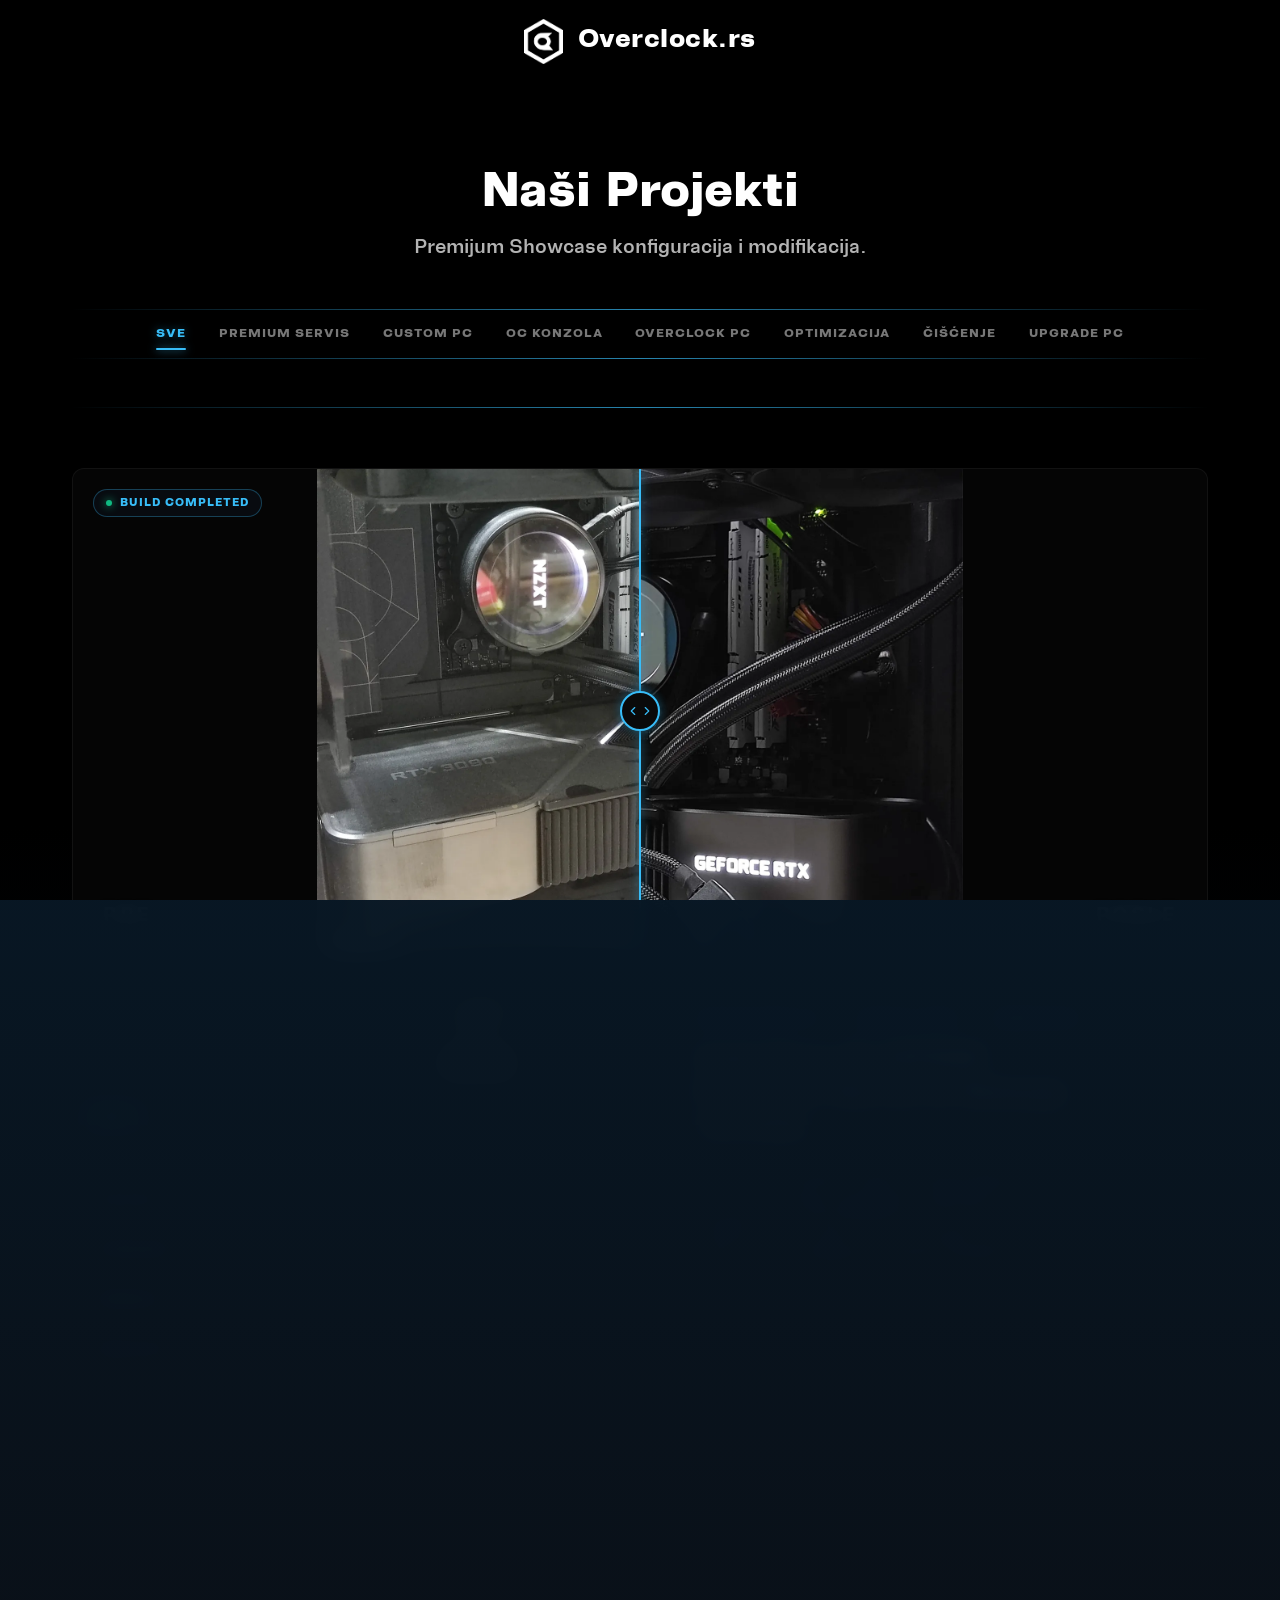
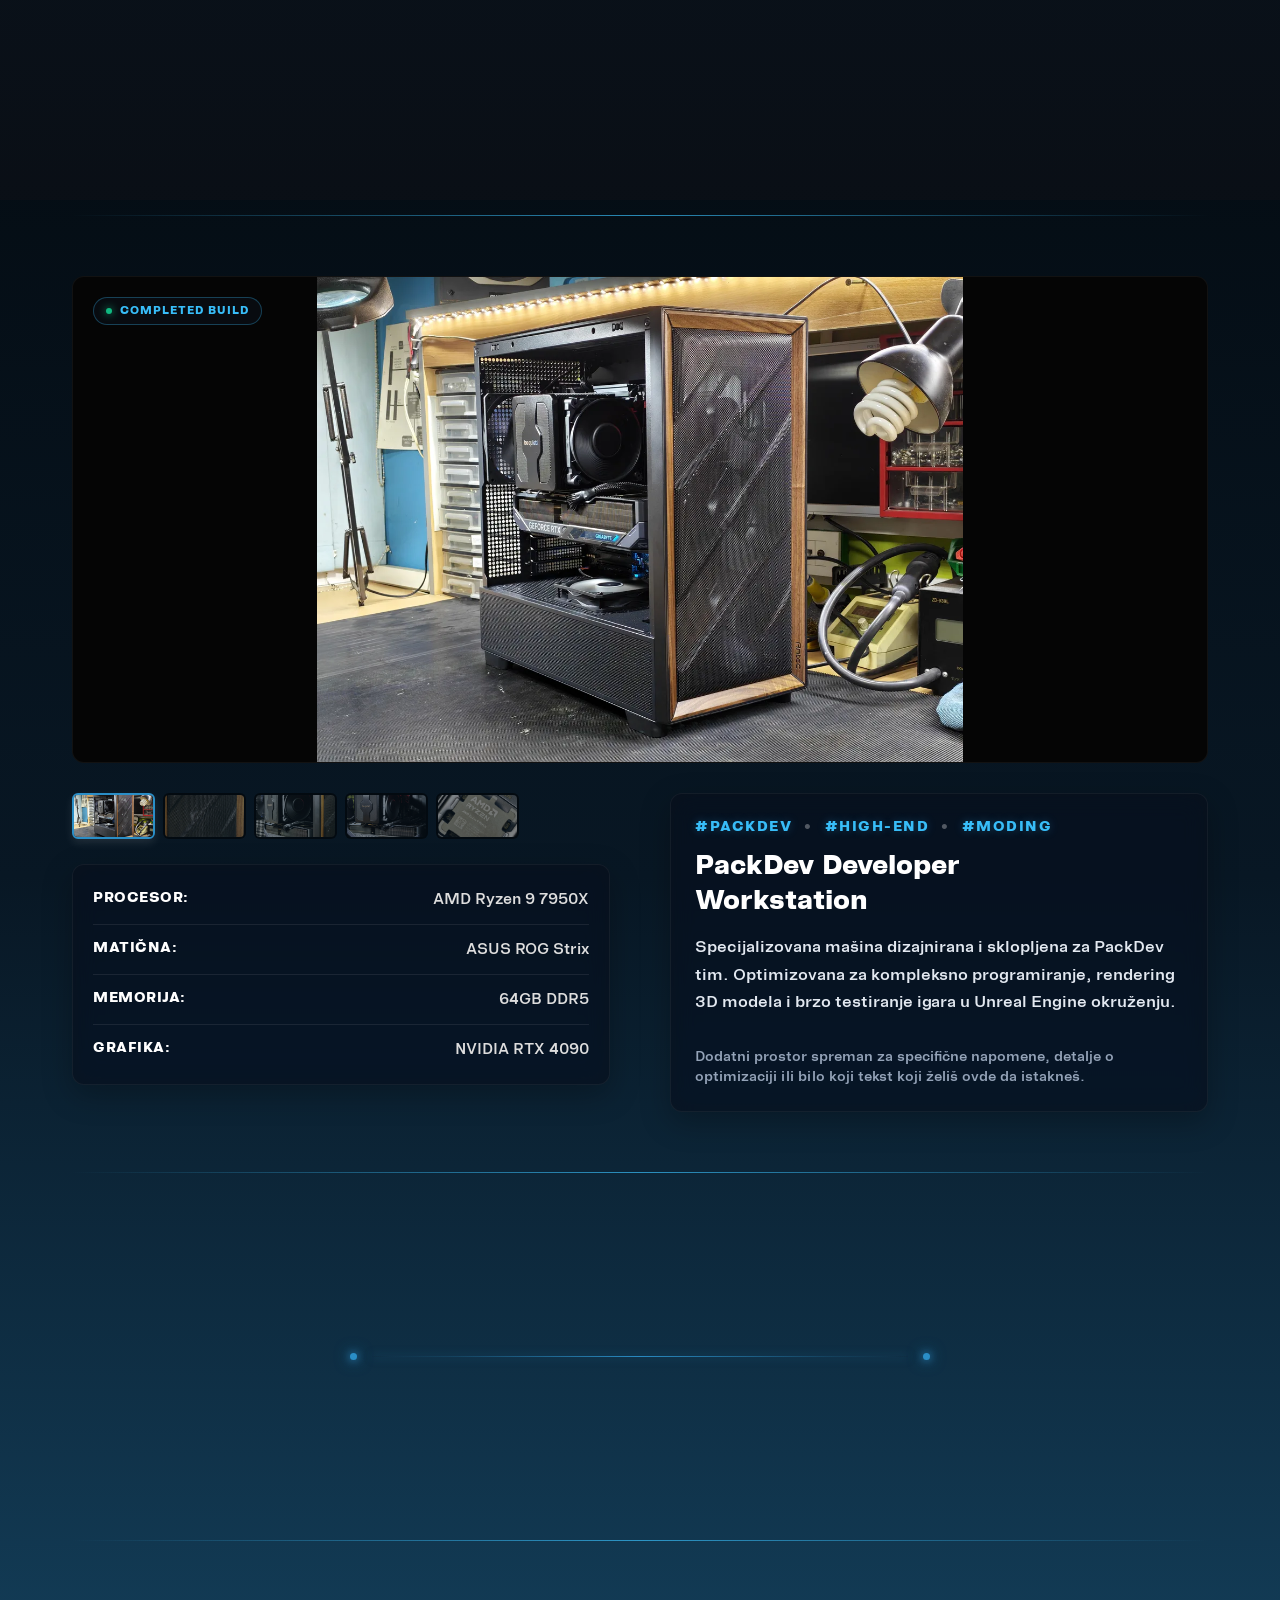
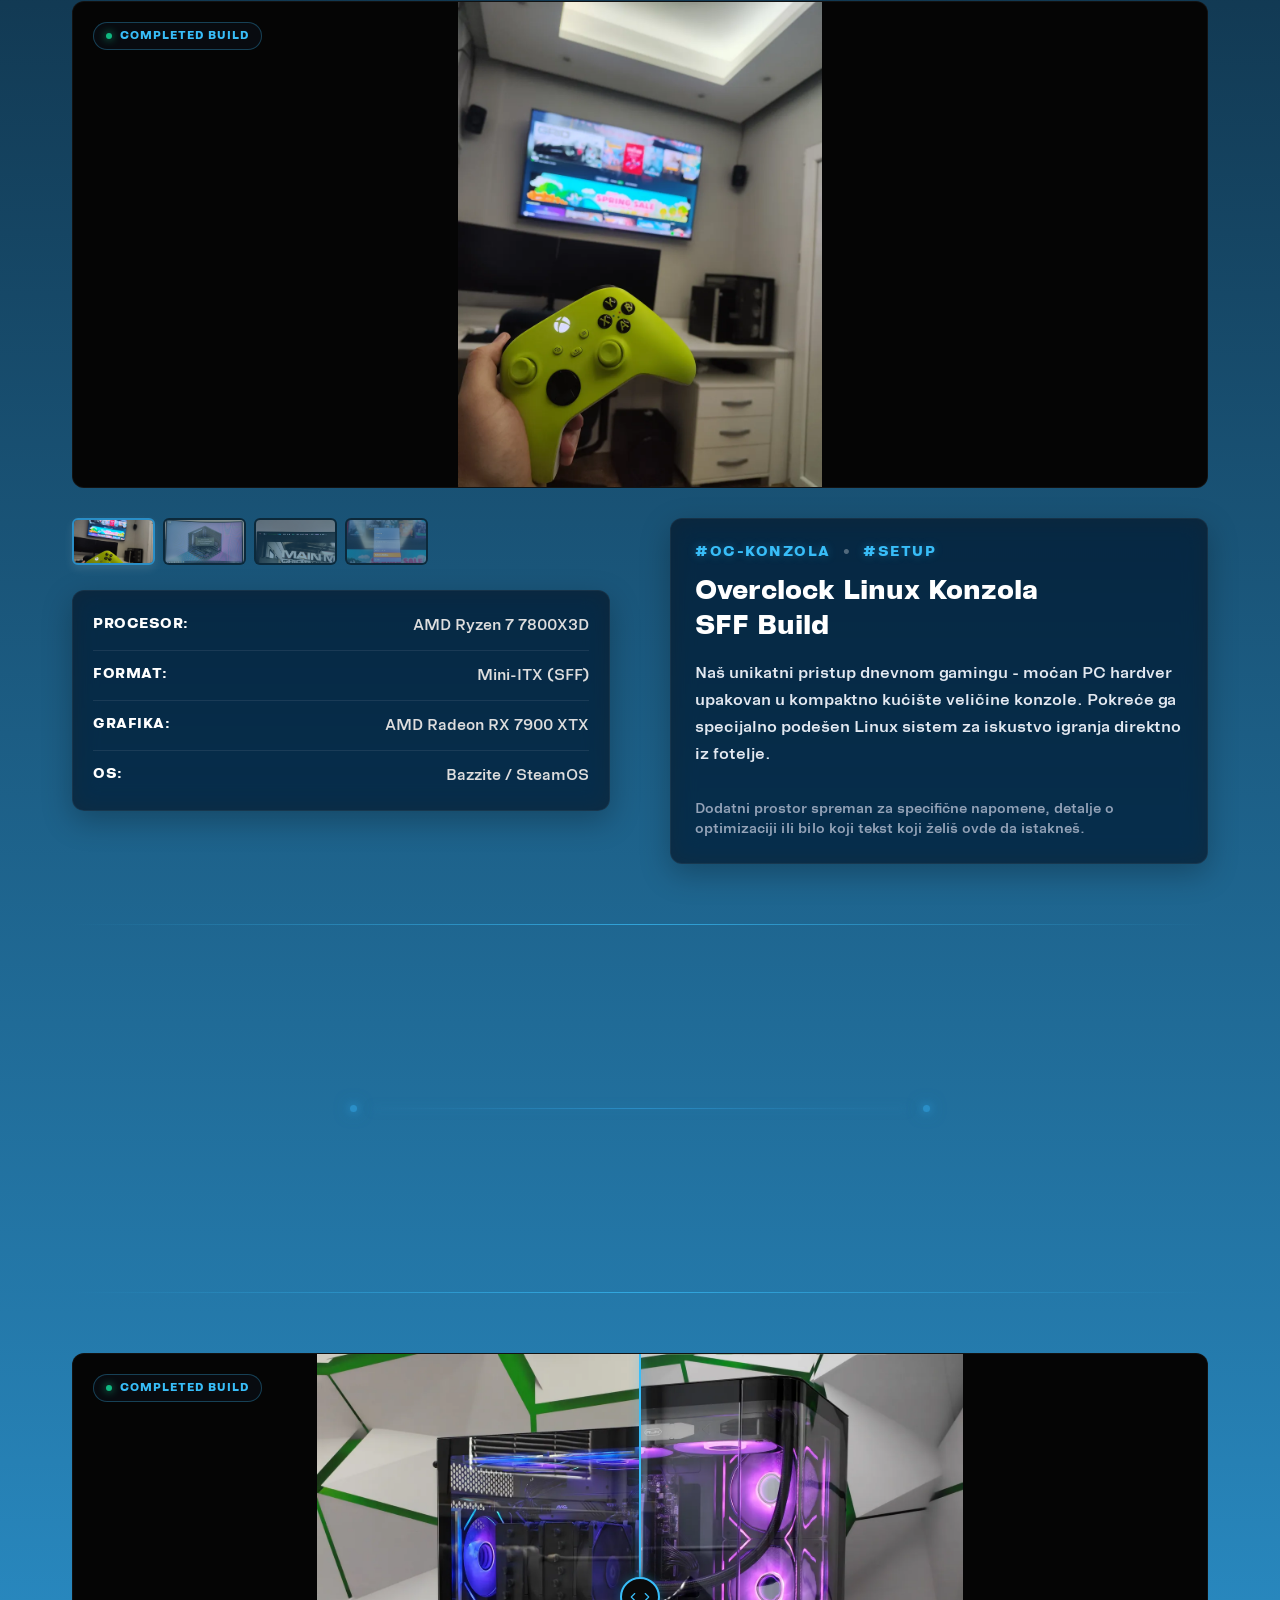
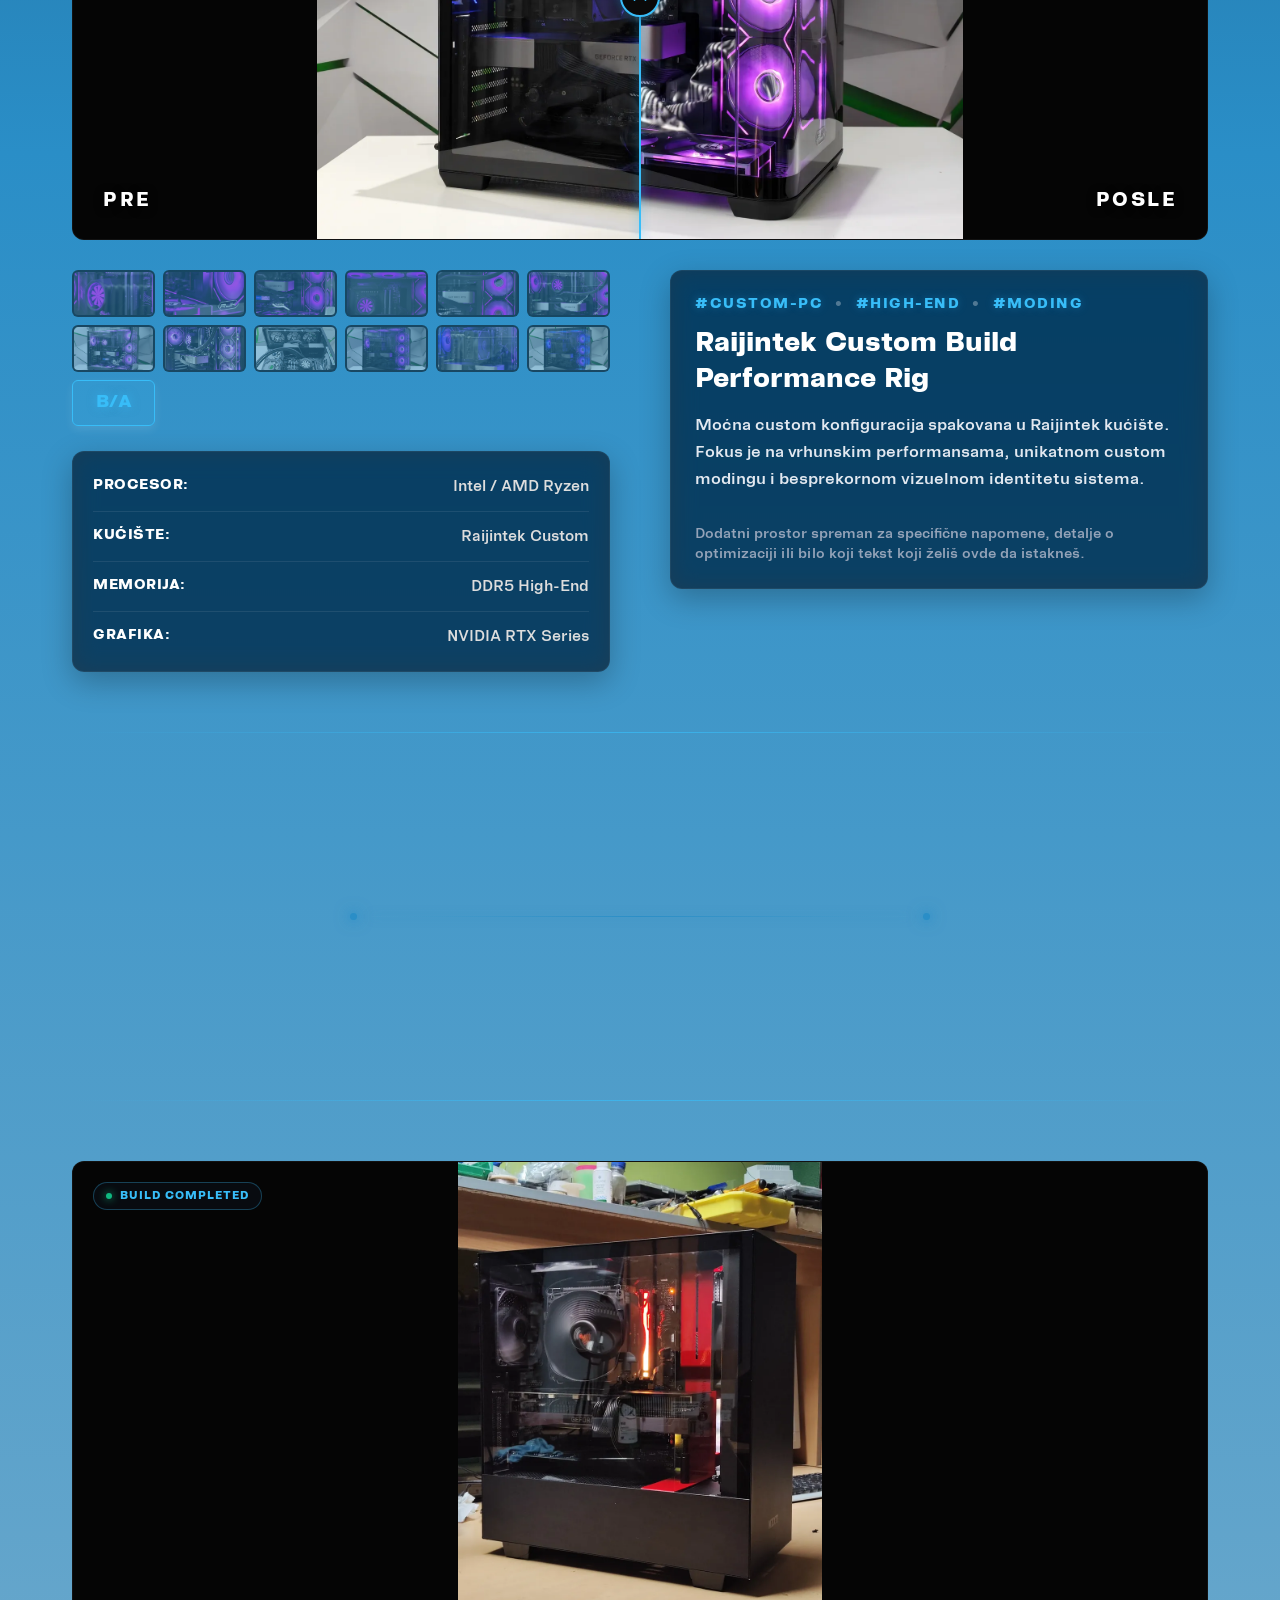
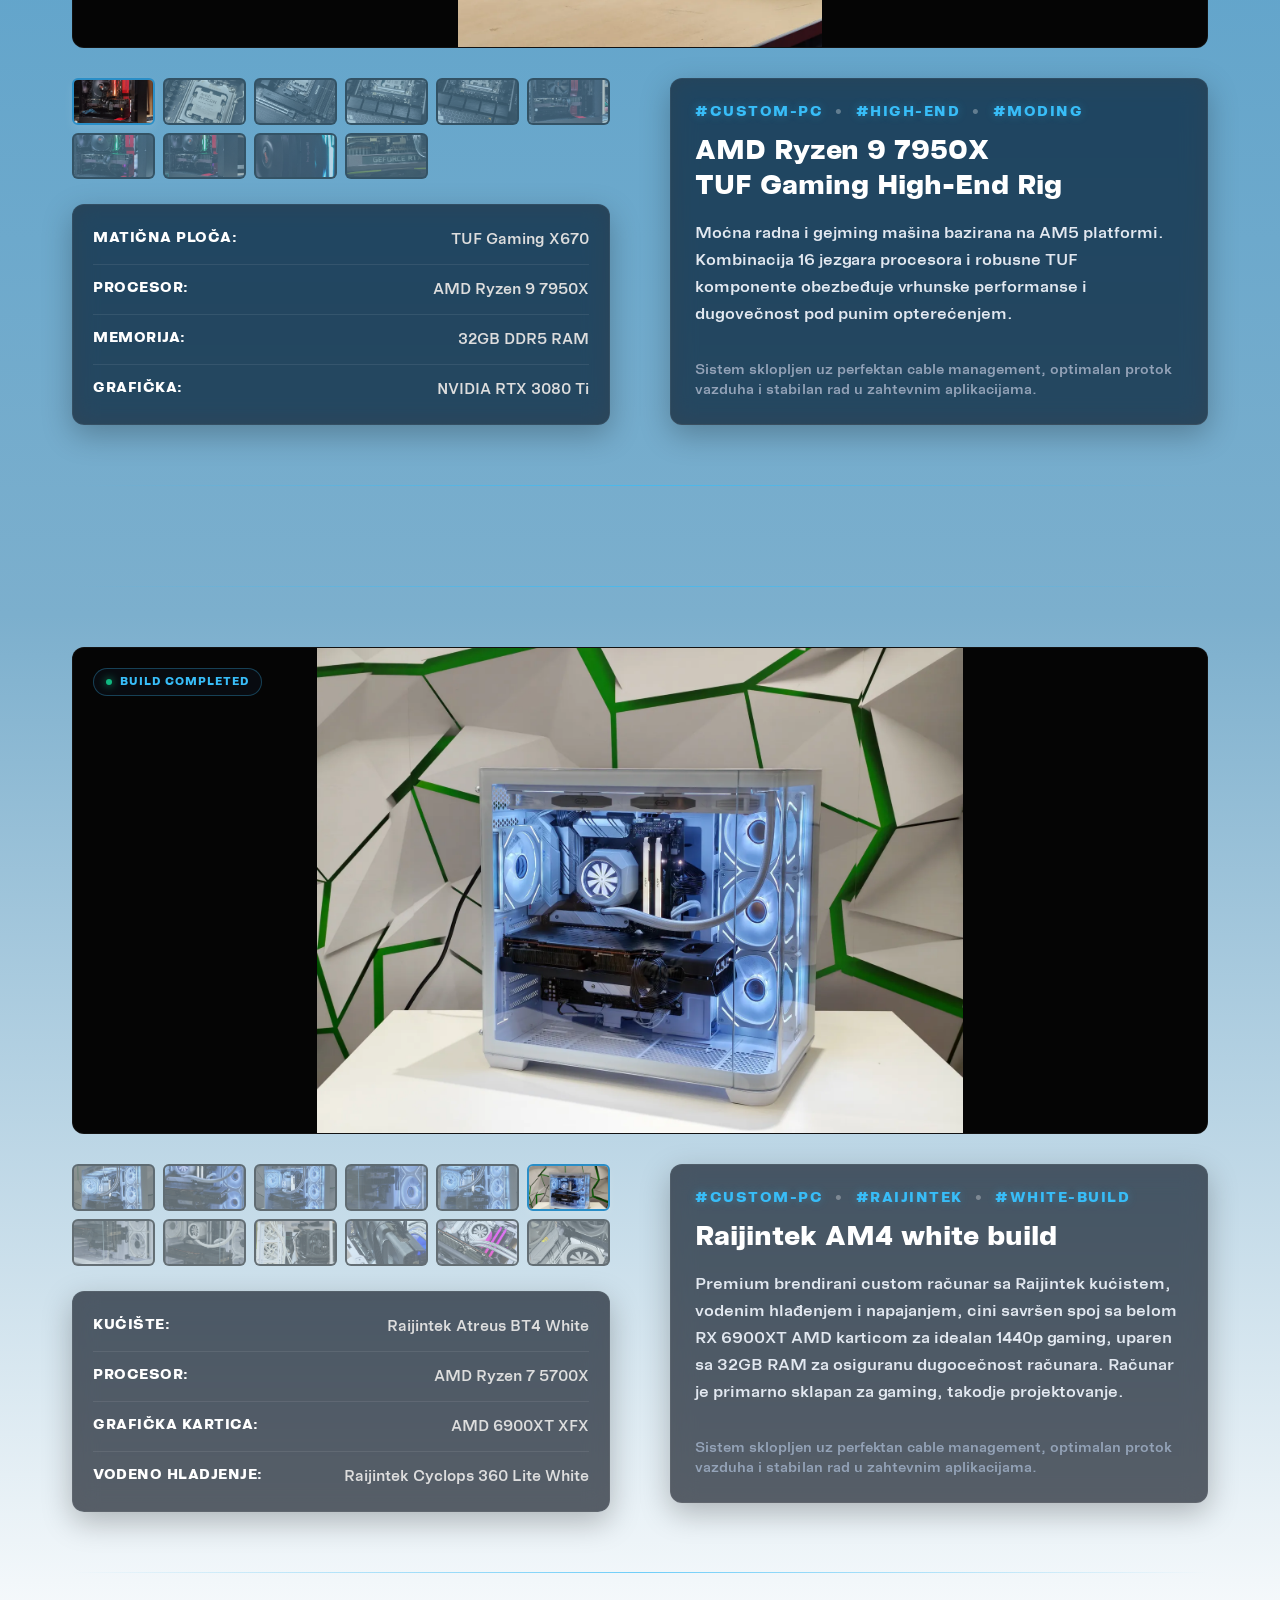
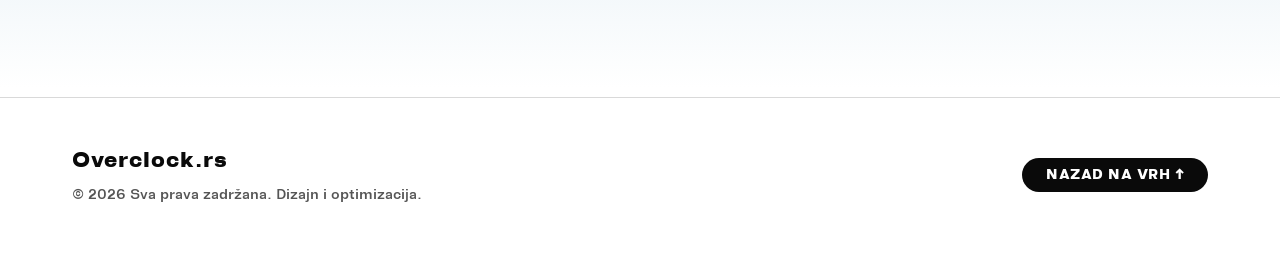
==== gallery.html @ 88b85040 "Mobile gallery addon" ====
<!DOCTYPE html>
<html lang="sr">
<head>
  <meta charset="UTF-8">
  <meta name="viewport" content="width=device-width, initial-scale=1.0">
  <title>Galerija Projekata - Overclock</title>
  
  <link rel="stylesheet" href="css/style.css">
  <link rel="stylesheet" href="css/animations.css">
  <link rel="stylesheet" href="css/gallery.css">
  <link rel="stylesheet" href="css/mobilegallery.css">
</head>
<body class="scroll-journey gallery-page" id="hero">

  <!-- FIKSIRANA NAVIGACIJA -->
  <header class="showcase-nav">
    <a href="index.html#hero" class="nav-brand">
      <img src="images/oc1.png" alt="Logo" class="showcase-logo">
      <span class="logo-text">Overclock.rs</span>
    </a>

    <!-- HAMBURGER DUGME (Prikazuje se samo na mobilnom) -->
    <button class="mobile-nav-toggle" id="mobile-filter-open" aria-label="Otvori meni">
      <span class="hamburger-line"></span>
      <span class="hamburger-line"></span>
      <span class="hamburger-line"></span>
    </button>
  </header>

  <!-- OVERLAY ZA ZATAMNJENJE POZADINE NA MOBILNOM -->
  <div class="mobile-filter-overlay" id="mobile-filter-overlay"></div>

  <!-- LIGHTBOX MODAL -->
  <div class="lightbox" id="lightbox-modal">
    <button class="lightbox-close" id="lightbox-close" aria-label="Zatvori">
      <svg width="20" height="20" viewBox="0 0 24 24" fill="none" stroke="currentColor" stroke-width="2" stroke-linecap="round" stroke-linejoin="round"><line x1="18" y1="6" x2="6" y2="18"></line><line x1="6" y1="6" x2="18" y2="18"></line></svg>
    </button>
    
    <div class="lightbox-content">
      <img id="lightbox-img" src="" alt="Uvećani prikaz">
    </div>

    <!-- Plutajuća kontrolna kapsula -->
    <div class="lightbox-controls-dock">
      <button class="lightbox-arrow lightbox-prev" aria-label="Prethodna">
        <svg width="20" height="20" viewBox="0 0 24 24" fill="none" stroke="currentColor" stroke-width="2" stroke-linecap="round" stroke-linejoin="round"><polyline points="15 18 9 12 15 6"></polyline></svg>
      </button>
      
      <div class="lightbox-counter">
        <span id="current-slide-num">1</span>
        <span class="counter-divider">/</span>
        <span id="total-slides-num">1</span>
      </div>

      <button class="lightbox-arrow lightbox-next" aria-label="Sledeća">
        <svg width="20" height="20" viewBox="0 0 24 24" fill="none" stroke="currentColor" stroke-width="2" stroke-linecap="round" stroke-linejoin="round"><polyline points="9 18 15 12 9 6"></polyline></svg>
      </button>
    </div>
  </div>

  <!-- GLAVNI KONTEJNER -->
  <main class="showcase-container">
    
    <div class="showcase-header">
      <h1>Naši Projekti</h1>
      <p>Premijum Showcase konfiguracija i modifikacija.</p>
    </div>

    <!-- FILTERI NAVIGACIJA (Dodat ID i mobilne komponente) -->
    <nav class="showcase-filters" id="showcase-filters-menu">
      <button class="mobile-filter-close" id="mobile-filter-close" aria-label="Zatvori">&times;</button>
      <div class="mobile-menu-header">Kategorije Projekata</div>

      <button class="filter-btn active" data-tag="all">Sve</button>
      <button class="filter-btn" data-tag="premium-servis">Premium Servis</button>
      <button class="filter-btn" data-tag="custom-pc">Custom PC</button>
      <button class="filter-btn" data-tag="oc-konzola">OC Konzola</button>
      <button class="filter-btn" data-tag="oc-pc">Overclock PC</button>
      <button class="filter-btn" data-tag="optimizacija">Optimizacija</button>
      <button class="filter-btn" data-tag="ciscenje">Čišćenje</button>
      <button class="filter-btn" data-tag="upgrade-pc">Upgrade PC</button>
    </nav>

    <!-- MREŽA PROJEKATA -->
    <section class="showcase-layout">

<!-- PROJEKAT 1: PREMIUM SERVIS & OPTIMIZACIJA i7 14700k -->
      <article class="showcase-card new-layout" data-tags="premium-servis high-end moding">
        <div class="showcase-card-inner-v2">
            
            <!-- GORNJI DEO: Velika Hero Slika sa B/A slajderom -->
            <div class="showcase-hero">
                <div class="showcase-status">
                  <span class="status-dot"></span>
                  <span>Build Completed</span>
                </div>

                <!-- BEFORE/AFTER KONTEJNER -->
                <div class="ba-slider-container">
                  <!-- Slika PRE (Baza) -->
                  <img src="images/gallery/rtx3090premiumservis1_2.webp" alt="Pre servisa" class="ba-img-before">
                  
                  <!-- Slika POSLE (Preko baze, sa maskom) -->
                  <img src="images/gallery/rtx3090premiumservis1_16_1.webp" alt="Posle servisa" class="ba-img-after showcase-main-img" data-gal-id="project1" data-after-src="images/gallery/rtx3090premiumservis1_16_1.webp">
                  
                  <!-- ČIST BELI TEKST U UGLOVIMA -->
                  <div class="ba-label ba-label-before">PRE</div>
                  <div class="ba-label ba-label-after">POSLE</div>
                  
                  <input type="range" min="0" max="100" value="50" class="ba-slider-input">
                  
                  <div class="ba-slider-line">
                    <div class="ba-slider-button">
                      <svg width="18" height="18" viewBox="0 0 24 24" fill="none" stroke="currentColor" stroke-width="2" stroke-linecap="round" stroke-linejoin="round"><polyline points="15 18 9 12 15 6"></polyline></svg>
                      <svg width="18" height="18" viewBox="0 0 24 24" fill="none" stroke="currentColor" stroke-width="2" stroke-linecap="round" stroke-linejoin="round"><polyline points="9 18 15 12 9 6"></polyline></svg>
                    </div>
                  </div>
                </div>
            </div>

            <div class="showcase-bottom-split">
                <!-- LEVA STRANA: Sličice (12 komada) + Specifikacije -->
                <div class="showcase-left-column">
                  <div class="showcase-thumbnails-grid" data-gal-target="project1">
                    <img src="images/gallery/rtx3090premiumservis1_2.webp" class="s-thumb" alt="Detalj 2">
                    <img src="images/gallery/rtx3090premiumservis1_4.webp" class="s-thumb" alt="Detalj 4">
                    <img src="images/gallery/rtx3090premiumservis1_8.webp" class="s-thumb" alt="Detalj 8">
                    <img src="images/gallery/rtx3090premiumservis1_9.webp" class="s-thumb" alt="Detalj 9">
                    <img src="images/gallery/rtx3090premiumservis1_10.webp" class="s-thumb" alt="Detalj 10">
                    <img src="images/gallery/rtx3090premiumservis1_12.webp" class="s-thumb" alt="Detalj 12">
                    <img src="images/gallery/rtx3090premiumservis1_14.webp" class="s-thumb" alt="Detalj 14">
                    <img src="images/gallery/rtx3090premiumservis1_15.webp" class="s-thumb" alt="Detalj 15">
                    <img src="images/gallery/rtx3090premiumservis1_16.webp" class="s-thumb" alt="Detalj 16">
                    <img src="images/gallery/rtx3090premiumservis1_23.webp" class="s-thumb" alt="Detalj 23">
                    <img src="images/gallery/rtx3090premiumservis1_25.webp" class="s-thumb" alt="Detalj 25">
                    <img src="images/gallery/rtx3090premiumservis1_26.webp" class="s-thumb" alt="Detalj 26">
                    
                    <!-- DUGME ZA POVRATAK NA B/A MOD -->
                    <div class="s-thumb active ba-trigger-thumb" data-ba="true" title="Vrati na Before/After">B/A</div>
                  </div>
                  
                  <ul class="showcase-specs">
                    <li><span>Usluga:</span> Premium Servis & Termalna Revizija</li>
                    <li><span>Problem:</span> Preterano grejanje i7-14700K</li>
                    <li><span>Rešenje:</span> Improvizovani stand-off-ovi & Pozicioniranje</li>
                    <li><span>Rezultat:</span> -20°C niže temperature bez gubitka performansi</li>
                  </ul>
                </div>

                <!-- DESNA STRANA: Tekstualne informacije -->
                <div class="showcase-info-panel">
                  <div class="showcase-tags">
                    <span class="tag">#custom-pc</span>
                    <span class="tag">#high-end</span>
                    <span class="tag">#moding</span>
                  </div>
                  
                  <h3>Intel Core i7-14700K<br>Premium Servis & Rešenje Termike</h3>
                  <p class="showcase-desc">Rešili smo problem ekstremnog pregrevanja i7-14700K procesora. Zbog izgubljenih fabričkih stand-off-ova, uspešno smo improvizovali sa gumicama, pravilno pozicionirali hlađenje i odradili detaljno čišćenje.</p>
                  
                  <p class="showcase-desc-extra" style="color: rgba(255,255,255,0.5); font-size: 0.9rem;">
                    Uz svežu instalaciju sistema i duboku softversku optimizaciju, temperature su pale za više od 20 stepeni, a sistem radi stabilno pod maksimalnim opterećenjem bez ikakvog gubitka performansi.
                  </p>
                </div>
            </div>

        </div>
      </article>

      <div class="tech-divider">
          <span class="divider-node"></span>
          <div class="divider-line"></div>
          <span class="divider-node"></span>
      </div>

      <!-- PROJEKAT 2: PackDev (Standardni Hero raspored) -->
      <article class="showcase-card new-layout" data-tags="custom-pc setup high-end moding">
        <div class="showcase-card-inner-v2">
            
            <div class="showcase-hero">
                <div class="showcase-status">
                  <span class="status-dot"></span>
                  <span>Completed Build</span>
                </div>
                <img src="images/galerija/packdevpc_1.webp" alt="PackDev Workstation" class="showcase-main-img" data-gal-id="project2">
            </div>

            <div class="showcase-bottom-split">
                <!-- LEVA STRANA: Sličice + Specifikacije -->
                <div class="showcase-left-column">
                  <div class="showcase-thumbnails-grid" data-gal-target="project2">
                    <img src="images/galerija/packdevpc_1.webp" class="s-thumb active" alt="Detalj 1">
                    <img src="images/galerija/packdevpc_2.webp" class="s-thumb" alt="Detalj 2">
                    <img src="images/galerija/packdevpc_3.webp" class="s-thumb" alt="Detalj 3">
                    <img src="images/galerija/packdevpc_4.webp" class="s-thumb" alt="Detalj 4">
                    <img src="images/galerija/packdevpc_5.webp" class="s-thumb" alt="Detalj 5">
                  </div>
                  
                  <ul class="showcase-specs">
                    <li><span>Procesor:</span> AMD Ryzen 9 7950X</li>
                    <li><span>Matična:</span> ASUS ROG Strix</li>
                    <li><span>Memorija:</span> 64GB DDR5</li>
                    <li><span>Grafika:</span> NVIDIA RTX 4090</li>
                  </ul>
                </div>

                <!-- DESNA STRANA: Tekstualne informacije -->
                <div class="showcase-info-panel">
                  <div class="showcase-tags">
                    <span class="tag">#packdev</span>
                    <span class="tag">#high-end</span>
                    <span class="tag">#moding</span>
                  </div>
                  
                  <h3>PackDev Developer<br>Workstation</h3>
                  <p class="showcase-desc">Specijalizovana mašina dizajnirana i sklopljena za PackDev tim. Optimizovana za kompleksno programiranje, rendering 3D modela i brzo testiranje igara u Unreal Engine okruženju.</p>
                  
                  <p class="showcase-desc-extra" style="color: rgba(255,255,255,0.5); font-size: 0.9rem;">
                    Dodatni prostor spreman za specifične napomene, detalje o optimizaciji ili bilo koji tekst koji želiš ovde da istakneš.
                  </p>
                </div>
            </div>

        </div>
      </article>

      <div class="tech-divider">
          <span class="divider-node"></span>
          <div class="divider-line"></div>
          <span class="divider-node"></span>
      </div>
      
      <!-- PROJEKAT 3: OC Konzola -->
      <article class="showcase-card new-layout" data-tags="oc-konzola setup">
        <div class="showcase-card-inner-v2">
            
            <div class="showcase-hero">
                <div class="showcase-status">
                  <span class="status-dot"></span>
                  <span>Completed Build</span>
                </div>
                <img src="images/galerija/ockonzola_1.webp" alt="OC Konzola" class="showcase-main-img" data-gal-id="project3">
            </div>

            <div class="showcase-bottom-split">
                <!-- LEVA STRANA: Sličice + Specifikacije -->
                <div class="showcase-left-column">
                  <div class="showcase-thumbnails-grid" data-gal-target="project3">
                    <img src="images/galerija/ockonzola_1.webp" class="s-thumb active" alt="Detalj 1">
                    <img src="images/galerija/ockonzola_2.webp" class="s-thumb" alt="Detalj 2">
                    <img src="images/galerija/ockonzola_3.webp" class="s-thumb" alt="Detalj 3">
                    <img src="images/galerija/ockonzola_4.webp" class="s-thumb" alt="Detalj 4">
                  </div>

                  <ul class="showcase-specs">
                    <li><span>Procesor:</span> AMD Ryzen 7 7800X3D</li>
                    <li><span>Format:</span> Mini-ITX (SFF)</li>
                    <li><span>Grafika:</span> AMD Radeon RX 7900 XTX</li>
                    <li><span>OS:</span> Bazzite / SteamOS</li>
                  </ul>
                </div>

                <!-- DESNA STRANA: Tekstualne informacije -->
                <div class="showcase-info-panel">
                  <div class="showcase-tags">
                    <span class="tag">#oc-konzola</span>
                    <span class="tag">#setup</span>
                  </div>
                  
                  <h3>Overclock Linux Konzola<br>SFF Build</h3>
                  <p class="showcase-desc">Naš unikatni pristup dnevnom gamingu - moćan PC hardver upakovan u kompaktno kućište veličine konzole. Pokreće ga specijalno podešen Linux sistem za iskustvo igranja direktno iz fotelje.</p>
                  
                  <p class="showcase-desc-extra" style="color: rgba(255,255,255,0.5); font-size: 0.9rem;">
                    Dodatni prostor spreman za specifične napomene, detalje o optimizaciji ili bilo koji tekst koji želiš ovde da istakneš.
                  </p>
                </div>
            </div>

        </div>
      </article>

      <div class="tech-divider">
          <span class="divider-node"></span>
          <div class="divider-line"></div>
          <span class="divider-node"></span>
      </div>

      <!-- PROJEKAT 4: Raijintek Build -->
      <article class="showcase-card new-layout" data-tags="custom-pc high-end setup moding">
        <div class="showcase-card-inner-v2">
            
            <!-- GORNJI DEO: Velika Hero Slika sa B/A slajderom -->
            <div class="showcase-hero">
                <div class="showcase-status">
                  <span class="status-dot"></span>
                  <span>Completed Build</span>
                </div>

                <!-- BEFORE/AFTER KONTEJNER -->
                <div class="ba-slider-container">
                  <!-- Slika PRE (Baza) -->
                  <img src="images/gallery/raijintek2_63.webp" alt="Pre modifikacije" class="ba-img-before">
                  
                  <!-- Slika POSLE (Preko baze, sa maskom) -->
                  <img src="images/gallery/raijintek2_47.webp" alt="Posle modifikacije" class="ba-img-after showcase-main-img" data-gal-id="project4" data-after-src="images/gallery/raijintek2_47.webp">
                  
                  <!-- ČIST BELI TEKST U UGLOVIMA -->
                  <div class="ba-label ba-label-before">PRE</div>
                  <div class="ba-label ba-label-after">POSLE</div>
                  
                  <input type="range" min="0" max="100" value="50" class="ba-slider-input">
                  
                  <div class="ba-slider-line">
                    <div class="ba-slider-button">
                      <svg width="18" height="18" viewBox="0 0 24 24" fill="none" stroke="currentColor" stroke-width="2" stroke-linecap="round" stroke-linejoin="round"><polyline points="15 18 9 12 15 6"></polyline></svg>
                      <svg width="18" height="18" viewBox="0 0 24 24" fill="none" stroke="currentColor" stroke-width="2" stroke-linecap="round" stroke-linejoin="round"><polyline points="9 18 15 12 9 6"></polyline></svg>
                    </div>
                  </div>
                </div>
            </div>

            <div class="showcase-bottom-split">
                <!-- LEVA STRANA: Sličice + Specifikacije -->
                <div class="showcase-left-column">
                  <div class="showcase-thumbnails-grid" data-gal-target="project4">
                    <img src="images/gallery/raijintek2_38.webp" class="s-thumb" alt="Detalj 38">
                    <img src="images/gallery/raijintek2_39.webp" class="s-thumb" alt="Detalj 39">
                    <img src="images/gallery/raijintek2_40.webp" class="s-thumb" alt="Detalj 40">
                    <img src="images/gallery/raijintek2_42.webp" class="s-thumb" alt="Detalj 42">
                    <img src="images/gallery/raijintek2_45.webp" class="s-thumb" alt="Detalj 45">
                    <img src="images/gallery/raijintek2_46.webp" class="s-thumb" alt="Detalj 46">
                    <img src="images/gallery/raijintek2_47.webp" class="s-thumb" alt="Detalj 47">
                    <img src="images/gallery/raijintek2_53.webp" class="s-thumb" alt="Detalj 53">
                    <img src="images/gallery/raijintek2_55.webp" class="s-thumb" alt="Detalj 55">
                    <img src="images/gallery/raijintek2_59.webp" class="s-thumb" alt="Detalj 59">
                    <img src="images/gallery/raijintek2_62.webp" class="s-thumb" alt="Detalj 62">
                    <img src="images/gallery/raijintek2_63.webp" class="s-thumb" alt="Detalj 63">
                    
                    <!-- DUGME ZA POVRATAK NA B/A MOD -->
                    <div class="s-thumb active ba-trigger-thumb" data-ba="true" title="Vrati na Before/After">B/A</div>
                  </div>
                  
                  <ul class="showcase-specs">
                    <li><span>Procesor:</span> Intel / AMD Ryzen</li>
                    <li><span>Kućište:</span> Raijintek Custom</li>
                    <li><span>Memorija:</span> DDR5 High-End</li>
                    <li><span>Grafika:</span> NVIDIA RTX Series</li>
                  </ul>
                </div>

                <!-- DESNA STRANA: Tekstualne informacije -->
                <div class="showcase-info-panel">
                  <div class="showcase-tags">
                    <span class="tag">#custom-pc</span>
                    <span class="tag">#high-end</span>
                    <span class="tag">#moding</span>
                  </div>
                  
                  <h3>Raijintek Custom Build<br>Performance Rig</h3>
                  <p class="showcase-desc">Moćna custom konfiguracija spakovana u Raijintek kućište. Fokus je na vrhunskim performansama, unikatnom custom modingu i besprekornom vizuelnom identitetu sistema.</p>
                  
                  <p class="showcase-desc-extra" style="color: rgba(255,255,255,0.5); font-size: 0.9rem;">
                    Dodatni prostor spreman za specifične napomene, detalje o optimizaciji ili bilo koji tekst koji želiš ovde da istakneš.
                  </p>
                </div>
            </div>

        </div>
      </article>

      <div class="tech-divider">
          <span class="divider-node"></span>
          <div class="divider-line"></div>
          <span class="divider-node"></span>
      </div>

      <!-- PROJEKAT: Ryzen 9 7950X Custom PC -->
      <article class="showcase-card new-layout" data-tags="custom-pc">
        <div class="showcase-card-inner-v2">
            
            <!-- GORNJI DEO: Standardna Hero Slika (Bez B/A slajdera) -->
            <div class="showcase-hero">
                <div class="showcase-status">
                  <span class="status-dot"></span>
                  <span>Build Completed</span>
                </div>
                <img src="images/gallery/7950x1_10.webp" alt="Ryzen 9 7950X Custom PC" class="showcase-main-img" data-gal-id="project5">
            </div>

            <div class="showcase-bottom-split">
                <!-- LEVA STRANA: Sličice (10 komada) + Specifikacije -->
                <div class="showcase-left-column">
                  <div class="showcase-thumbnails-grid" data-gal-target="project2">
                    <img src="images/gallery/7950x1_10.webp" class="s-thumb active" alt="Detalj 10">
                    <img src="images/gallery/7950x1_1.webp" class="s-thumb" alt="Detalj 1">
                    <img src="images/gallery/7950x1_2.webp" class="s-thumb" alt="Detalj 2">
                    <img src="images/gallery/7950x1_3.webp" class="s-thumb" alt="Detalj 3">
                    <img src="images/gallery/7950x1_4.webp" class="s-thumb" alt="Detalj 4">
                    <img src="images/gallery/7950x1_5.webp" class="s-thumb" alt="Detalj 5">
                    <img src="images/gallery/7950x1_6.webp" class="s-thumb" alt="Detalj 6">
                    <img src="images/gallery/7950x1_7.webp" class="s-thumb" alt="Detalj 7">
                    <img src="images/gallery/7950x1_8.webp" class="s-thumb" alt="Detalj 8">
                    <img src="images/gallery/7950x1_9.webp" class="s-thumb" alt="Detalj 9">
                  </div>
                  
                  <ul class="showcase-specs">
                    <li><span>Matična ploča:</span> TUF Gaming X670</li>
                    <li><span>Procesor:</span> AMD Ryzen 9 7950X</li>
                    <li><span>Memorija:</span> 32GB DDR5 RAM</li>
                    <li><span>Grafička:</span> NVIDIA RTX 3080 Ti</li>
                  </ul>
                </div>

                <!-- DESNA STRANA: Tekstualne informacije -->
                <div class="showcase-info-panel">
                  <div class="showcase-tags">
                    <span class="tag">#custom-pc</span>
                    <span class="tag">#high-end</span>
                    <span class="tag">#moding</span>
                  </div>
                  
                  <h3>AMD Ryzen 9 7950X<br>TUF Gaming High-End Rig</h3>
                  <p class="showcase-desc">Moćna radna i gejming mašina bazirana na AM5 platformi. Kombinacija 16 jezgara procesora i robusne TUF komponente obezbeđuje vrhunske performanse i dugovečnost pod punim opterećenjem.</p>
                  
                  <p class="showcase-desc-extra" style="color: rgba(255,255,255,0.5); font-size: 0.9rem;">
                    Sistem sklopljen uz perfektan cable management, optimalan protok vazduha i stabilan rad u zahtevnim aplikacijama.
                  </p>
                </div>
            </div>

        </div>
      </article>

      <!-- PROJEKAT: Raijintek AM4 white build -->
      <article class="showcase-card new-layout" data-tags="custom-pc raijintek white-build">
        <div class="showcase-card-inner-v2">
            
            <div class="showcase-hero">
                <div class="showcase-status">
                  <span class="status-dot"></span>
                  <span>Build Completed</span>
                </div>
                <img src="images/gallery/raijintekwhite1_6.webp" alt="Raijintek AM4 white build" class="showcase-main-img" data-gal-id="project6">
            </div>

            <div class="showcase-bottom-split">
                <div class="showcase-left-column">
                  <div class="showcase-thumbnails-grid" data-gal-target="project6">
                    <img src="images/gallery/raijintekwhite1_1.webp" class="s-thumb" alt="Detalj 1">
                    <img src="images/gallery/raijintekwhite1_2.webp" class="s-thumb" alt="Detalj 2">
                    <img src="images/gallery/raijintekwhite1_3.webp" class="s-thumb" alt="Detalj 3">
                    <img src="images/gallery/raijintekwhite1_4.webp" class="s-thumb" alt="Detalj 4">
                    <img src="images/gallery/raijintekwhite1_5.webp" class="s-thumb" alt="Detalj 5">
                    <img src="images/gallery/raijintekwhite1_6.webp" class="s-thumb active" alt="Detalj 6">
                    <img src="images/gallery/raijintekwhite1_7.webp" class="s-thumb" alt="Detalj 7">
                    <img src="images/gallery/raijintekwhite1_8.webp" class="s-thumb" alt="Detalj 8">
                    <img src="images/gallery/raijintekwhite1_9.webp" class="s-thumb" alt="Detalj 9">
                    <img src="images/gallery/raijintekwhite1_10.webp" class="s-thumb" alt="Detalj 10">
                    <img src="images/gallery/raijintekwhite1_11.webp" class="s-thumb" alt="Detalj 11">
                    <img src="images/gallery/raijintekwhite1_12.webp" class="s-thumb" alt="Detalj 12">
                  </div>
                  
                  <ul class="showcase-specs">
                    <li><span>Kućište:</span> Raijintek Atreus BT4 White</li>
                    <li><span>Procesor:</span> AMD Ryzen 7 5700X</li>
                    <li><span>Grafička kartica:</span> AMD 6900XT XFX</li>
                    <li><span>Vodeno hladjenje:</span> Raijintek Cyclops 360 Lite White</li>
                  </ul>
                </div>

                <div class="showcase-info-panel">
                  <div class="showcase-tags">
                    <span class="tag">#custom-pc</span>
                    <span class="tag">#raijintek</span>
                    <span class="tag">#white-build</span>
                  </div>
                  
                  <h3>Raijintek AM4 white build</h3>
                  <p class="showcase-desc">Premium brendirani custom računar sa Raijintek kućistem, vodenim hlađenjem i napajanjem, cini savršen spoj sa belom RX 6900XT AMD karticom za idealan 1440p gaming, uparen sa 32GB RAM za osiguranu dugocečnost računara. Računar je primarno sklapan za gaming, takodje projektovanje.</p>

                  <p class="showcase-desc-extra" style="color: rgba(255,255,255,0.5); font-size: 0.9rem;">
                    Sistem sklopljen uz perfektan cable management, optimalan protok vazduha i stabilan rad u zahtevnim aplikacijama.
                  </p>
                </div>
            </div>

        </div>
      </article>

    </section>
  </main>

  <!-- FOOTER -->
  <footer class="inline-footer">
    <div class="footer-inner">
        <div class="footer-left">
          <span class="footer-logo">Overclock.rs</span>
          <p class="footer-credits">© 2026 Sva prava zadržana. Dizajn i optimizacija.</p>
        </div>
        <div class="footer-right">
          <a href="#hero" class="back-to-top-btn">NAZAD NA VRH ↑</a>
        </div>
    </div>
  </footer>

  <script src="javascript/gallery.js"></script>
  <script src="javascript/transitions.js"></script>

</body>
</html>
---- css/style.css ----
/* Lock pozadine kada je Lightbox otvoren */
html.is-locked,
body.is-locked {
  overflow: hidden !important;
}

/* =========================================
   RESET I SMOOTH SCROLL (VRAĆANJE ANIMACIJA)
   ========================================= */

html {
  /* Omogućava glatki skrol na dugme 'Nazad na vrh' i navigaciju */
  scroll-behavior: smooth !important;
  /* Sprečava iskakanje horizontalnog scrollbara, ali NE blokira skrol observere */
  overflow-x: clip; 
}

body {
  margin: 0;
  padding: 0;
  width: 100%;
  /* Veoma važno: NE stavljati overflow-x: hidden ovde jer ubija scroll-blur animacije */
  position: relative;
}

/* =========================================
   LIGHTBOX & LOCK SCROLL STILOVI
   ========================================= */

/* 1. Lightbox Modal - Sakriven po defaultu */
#lightbox-modal {
  display: none; 
  position: fixed;
  top: 0;
  left: 0;
  width: 100%; /* KLJUČNO: Promenjeno sa 100vw na 100% */
  height: 100vh;
  background-color: rgba(0, 0, 0, 0.85) !important;
  z-index: 9999;
  touch-action: none;
  overscroll-behavior: contain;
  justify-content: center;
  align-items: center;
  opacity: 0;
  transition: opacity 0.3s ease;
}

/* Kada JS doda klasu .active (pri kliku na sliku) */
#lightbox-modal.active {
  display: flex !important;
  opacity: 1 !important;
}



/* 2. Lock pozadine (Popravljeno - bez treperenja) */
body.is-locked {
  overflow: hidden !important;
}
/* Selektuje samo <section> tagove koji na sebi imaju definisan ID */
section[id] {
    scroll-margin-top: 90px;
}

:root {
    /* Glavne statične boje */
    --black-color: #000000;
    --white-color: #ffffff;
    --text-muted: #C6C6C6;
    --dark-text: #1c1c1c;
    
    /* Naša glavna plava paleta */
    --accent-blue: #7cafcd;          /* Tvoja odabrana plava */
    --premium-blue: #2a8ec7;         /* Življa plava iz tutorijala */
    --light-blue: #9bcce7;           /* Svetlo plava za vrh naslova */
    --deep-navy: #081724;
    --tech-black: #000000;
    
    /* RGB vrednosti (neophodne za rgba() gradijente i providnost) */
    --rgb-black: 0, 0, 0;
    --rgb-blue: 124, 175, 205;       /* RGB za #7cafcd */
    --rgb-accent-blue: 124, 175, 205;/* Dodata zaboravljena varijabla */
    --rgb-premium-blue: 42, 142, 199; /* RGB za #2a8ec7 */
    --rgb-tech-black: 0, 0, 0;
}

/* =========================================
   1. RESET I GLOBALNA PRAVILA
   ========================================= */
* {
    margin: 0;
    padding: 0;
    box-sizing: border-box;
}

/* Primoravamo dugmad i inpute da nasleđuju tvoj ClaspoND font */
button, input, select, textarea {
    font-family: inherit;
}

/* =========================================
   2. CUSTOM FONTOVI
   ========================================= */

@font-face {
    font-family: 'ClaspoND';
    src: url('../fonts/Claspo-ND-Regular.woff') format('woff');
    font-weight: 400; /* Regular */
    font-style: normal;
    font-display: swap;
}

@font-face {
    font-family: 'ClaspoND';
    src: url('../fonts/Claspo-ND-Bold.woff') format('woff');
    font-weight: 700; /* Bold */
    font-style: normal;
    font-display: swap;
}

/* =========================================
   3. BODY I POZADINA
   ========================================= */
   
body {
    font-family: 'ClaspoND', sans-serif;
    font-weight: 400;
    color: #ffffff;
    
    /* Prekrivka (gradient) + Slika u pozadini */
    background: linear-gradient(180deg, 
                rgba(174, 214, 241, 1) 0%,   
                rgba(235, 245, 251, 1) 100%);
    background-size: cover;
    background-position: center;
    background-attachment: fixed;
    min-height: 100vh;
}

.container {
    width: 100%;
    max-width: 1440px;       
    margin: 0 auto;          
    padding: 0 5%;           
    box-sizing: border-box;
}

/* =========================================
   4. HEADER I NAVIGACIJA (Glassmorphism)
   ========================================= */

header {
    width: 100%;
    position: fixed;
    top: 0;
    left: 0;
    z-index: 1000;
    background: rgba(255, 255, 255, 0.02);
    border-bottom: 1px solid rgba(255, 255, 255, 0.05);
    
    backdrop-filter: blur(15px) !important;
    -webkit-backdrop-filter: blur(15px) !important;
}

/* Sređen duplirani transition selektor */
header, .logo-text, .main-navigation nav a, .hamburger-menu span {
    transition: all 0.5s ease; 
}

.main-navigation {
    display: flex;
    justify-content: space-between;
    align-items: center; 
    padding-top: 20px;       
    padding-bottom: 20px;    
}

/* Sakrivanje mobilnih elemenata na desktop režimu */
.menu-toggle-cb, .hamburger-menu {
    display: none;
}

.logo-wrapper {
    display: flex;
    align-items: center;
    gap: 12px;
    height: 50px;
}
.logo-wrapper img {
    height: 70px;
    width: auto;
    display: block;
    margin: 0;
}
.logo-text {
    font-family: 'ClaspoND', sans-serif;
    font-weight: 700;
    font-size: 28px;
    color: #ffffff;
    line-height: 1;
    text-decoration: none;
    transform: translateY(-1px);
}
nav {
    border: 1px solid rgba(255, 255, 255, 0.2);
    padding: 10px 30px;
    border-radius: 50px;
    background: rgba(255, 255, 255, 0.05);
    display: flex;
    gap: 25px;
}
nav a {
    text-decoration: none;
    color: #ffffff;
    font-size: 20px;
    transition: color 0.3s ease;
}
nav a:hover {
    color: #7cafcd ;
}

/* =========================================
   5. DUGMAD (CTA)
   ========================================= */

.header-actions, 
.hero-actions {
    display: flex;
    gap: 15px;
    align-items: center;
}

.btn-black, .btn-outline, .btn-outline-nav {
    display: flex;
    align-items: center;
    justify-content: center;
    gap: 8px;
    padding: 12px 24px;
    border-radius: 50px;
    text-decoration: none;
    font-weight: 700;
    font-size: 18px;
    transition: all 0.3s ease;
    cursor: pointer;
    
    width: 240px;               
    height: 50px;              
    box-sizing: border-box;    
    line-height: 1;
}

.btn-outline-nav {
    width: auto !important;     
    height: auto !important;    
    min-width: 0 !important;    
}

.btn-black {
    background: #000000;
    color: #ffffff;
    border: 1px solid #000000;
}

.btn-black:hover {
    background: #ffffff;
    color: #000000;
}

.btn-outline, .btn-outline-nav {
    background: transparent;
    border: 1px solid #ffffff;
    color: #ffffff;
}

.btn-outline:hover, .btn-outline-nav:hover {
    background: rgba(255, 255, 255, 0.1);
    border-color: #7cafcd; 
    color: #7cafcd;
}

.hero-actions {
    display: flex;            
    justify-content: center;  
    align-items: center;      
    gap: 20px;                
    width: 100%;              
    margin: 0 auto;           
}

/* =========================================
   6. HERO SEKCIJA
   ========================================= */
.hero {
    width: 100%;
    min-height: 100vh;
    display: flex;
    align-items: center;      
    justify-content: center;
    box-sizing: border-box;
    position: relative; 
    overflow: hidden;   
    background-color: #000000; 
}

.hero .video-wrapper {
    position: absolute;
    top: 0;
    left: 0;
    width: 100%;
    height: 100%;
    z-index: 1;
    overflow: hidden; 
}

.hero .video-wrapper iframe {
    position: absolute;
    top: 50%;
    left: 50%;
    width: 100vw;
    height: 56.25vw;      
    min-height: 100vh;
    min-width: 177.77vh;  
    transform: translate(-50%, -50%); 
    border: none;
    pointer-events: none; 
}

.hero .hero-overlay {
    position: relative;
    z-index: 2;
    width: 100%;
}

.hero-content {
    display: flex;
    flex-direction: column;   
    align-items: center;      
    justify-content: center;  
    text-align: center;       
    padding-top: 140px;       
    padding-bottom: 40px;
}

.hero h1 {
    font-family: 'ClaspoND', sans-serif;
    font-weight: 700;
    font-size: 6.3rem;
    line-height: 1.2; 
    padding-bottom: 10px; 
    margin-bottom: 14px; 
    letter-spacing: -0.5px;
    
    background: linear-gradient(90deg, var(--light-blue) 0%, var(--white-color) 50%, var(--accent-blue) 100%);
    -webkit-background-clip: text;
    background-clip: text;
    color: transparent;
}

.hero p {       
    font-family: 'ClaspoND', sans-serif;
    font-weight: 400;
    font-size: 20px;
    color: var(--white-color);
    max-width: 650px;         
    line-height: 1.6;
    margin: 0 auto 40px auto; 
    text-align: center;       
    text-shadow: 0px 0px 12px rgba(var(--rgb-premium-blue), 0.4);
}

.hero .video-wrapper .video-overlay {
    position: absolute;
    top: 0;
    left: 0;
    right: 0;
    bottom: 0;
    width: 100%;
    height: 100%;
    background: linear-gradient(
        to bottom, 
        rgba(var(--rgb-premium-blue), 0.15) 0%,  
        rgba(var(--rgb-tech-black), 0.6) 60%,     
        rgba(var(--rgb-tech-black), 1) 100%       
    );
}

/* =========================================
   7. MAIN SEKCIJA ( Galerija, Usluge )
   ========================================= */

.gallery, .services, .portfolio {
    width: 100%;
    min-height: 100vh;
    padding: 100px 0;
    background: transparent; 
}

.section-head {
    display: flex;
    flex-direction: column;  
    align-items: center;     
    width: 100%;
    margin-bottom: 40px;     
}

.section-subtitle {
    font-family: 'ClaspoND', sans-serif;
    color: var(--text-muted);
    text-align: center;
    font-size: 1.125rem; 
    margin-bottom: 0; 
    margin-top: 10px; 
}

.title-wrapper {
    display: flex;
    justify-content: center; 
    align-items: center;     
    margin-bottom: 14px;
}

.title-marker {
    width: 8px;
    height: 38px;
    background-color: var(--accent-blue);
    border-radius: 4px;
    margin-right: 18px;
    margin-top: -2px;
}

.section-title {
    font-family: 'ClaspoND', sans-serif;
    font-size: 3.5rem; 
    font-weight: 700;
    letter-spacing: -0.5px;
    background: linear-gradient(90deg, var(--light-blue) 0%, var(--white-color) 50%, var(--accent-blue) 100%);
    -webkit-background-clip: text;
    background-clip: text;
    color: transparent;
    padding-bottom: 10px; 
    margin-bottom: 0;     
}

/* ===================================================
   SEKCIJA GALERIJE
   =================================================== */

.gallery-project {
    display: flex;
    flex-direction: column;
    gap: 20px;
}

.slider-wrapper {
    position: relative;
    border-radius: 12px;
    overflow: hidden;
    width: 100%;
    aspect-ratio: 3 / 2; 
}

.project-slider {
    display: flex;
    overflow-x: auto;
    scroll-snap-type: x mandatory; 
    scroll-behavior: smooth;
    scrollbar-width: none; 
    -ms-overflow-style: none; 
    width: 100%;
    height: 100%;
}

.project-slider::-webkit-scrollbar {
    display: none; 
}

.slide {
    flex: 0 0 100%; 
    height: 100%;
    scroll-snap-align: start; 
    display: flex;
    justify-content: center;
    align-items: center;
    background-color: #000000; 
    scroll-snap-stop: always;
}

.slide img {
    width: 100%;
    height: 100%;
    object-fit: contain; 
    display: block;
}

.slider-arrow {
    position: absolute;
    top: 50%;
    transform: translateY(-50%);
    background: rgba(0, 0, 0, 0.5);
    color: #ffffff;
    border: none;
    width: 40px;
    height: 40px;
    border-radius: 50%;
    font-size: 18px;
    cursor: pointer;
    z-index: 10;
    display: flex;
    align-items: center;
    justify-content: center;
    transition: background 0.3s, color 0.3s, transform 0.2s;
}

.slider-arrow:hover {
    background: #ffffff;
    color: #000000;
}

.slider-arrow:active {
    transform: translateY(-50%) scale(0.9);
}

.prev-arrow { left: 15px; }
.next-arrow { right: 15px; }

.project-info {
    display: flex;
    flex-direction: column;
    gap: 12px;
}

.project-tags {
    display: flex;
    gap: 10px;
}

.tag {
    background: rgba(255,255,255,0.05); 
    color: var(--text-muted);
    padding: 6px 12px;
    border-radius: 4px;
    font-size: 0.85rem;
    border: 1px solid rgba(255,255,255,0.1);
}

.project-title {
    font-family: 'ClaspoND', sans-serif;
    font-size: 1.8rem;
    color: var(--white-color);
    margin: 0;
}

.project-desc {
    color: var(--text-muted);
    line-height: 1.6;
    margin: 0;
}

.large-gallery-grid {
    display: grid;
    grid-template-columns: repeat(2, 1fr); 
    gap: 40px 30px;                        
    width: 100%;
}

/* =========================================
   ŠIROKO SVETLUCAVO DUGME (GALERIJA, USLUGE CTA)
   ========================================= */

.gallery-cta-wrapper, .services-cta-wrapper {
    display: flex;
    justify-content: center;
    align-items: center;
    width: 100%;
    margin-top: 60px; /* Pravi razmak između grida galerije i dugmeta */
    padding: 0 20px;
}

.btn-glow-wide {
    position: relative;
    display: inline-flex;
    justify-content: center;
    align-items: center;
    gap: 12px;
    width: 100%;
    max-width: 450px; /* Ograničava širinu na velikim ekranima, a na telefonu ide do ivica */
    padding: 18px 30px;
    line-height: 1; 
    white-space: nowrap; /* SPREČAVA PRELAMANJE TEKSTA U DVA REDA */
    
    font-family: 'ClaspoND', sans-serif;
    font-size: 1.15rem;
    font-weight: 700;
    text-transform: uppercase;
    letter-spacing: 1.5px;
    color: #ffffff;
    text-decoration: none;
    
    /* Suptilna tamna pozadina sa staklastim efektom */
    background: linear-gradient(135deg, rgba(10, 15, 22, 0.8), rgba(8, 23, 36, 0.8));
    backdrop-filter: blur(10px);
    -webkit-backdrop-filter: blur(10px);
    
    /* Overclock plava ivica i osnovni sjaj */
    border: 1px solid var(--premium-blue);
    border-radius: 50px;
    box-shadow: 0 0 15px rgba(42, 142, 199, 0.2), inset 0 0 10px rgba(42, 142, 199, 0.1);
    
    overflow: hidden; /* Skriva svetlucavi efekat van ivica dugmeta */
    transition: all 0.4s cubic-bezier(0.25, 1, 0.5, 1);
}

/* =========================================
   PRILAGOĐAVANJE DUGMETA ZA SVETLU SEKCIJU (USLUGE)
   ========================================= */

.services-cta-wrapper .btn-glow-wide {
    background: rgba(255, 255, 255, 0.15);
    border: 1px solid rgba(255, 255, 255, 0.3);
    color: var(--dark-text); 
    box-shadow: 0 4px 15px rgba(0, 0, 0, 0.05);
}

/* NOVI HOVER EFEKAT - Visoki kontrast (Invert) */
.services-cta-wrapper .btn-glow-wide:hover {
    /* Dugme postaje puna, moćna tamna boja koja iskače sa pozadine */
    background: var(--deep-navy); 
    border-color: var(--deep-navy);
    
    /* Tekst i strelica postaju kristalno beli */
    color: #ffffff;
    
    /* Elegantna tamna senka umesto plave koja se gubila */
    box-shadow: 0 10px 25px rgba(0, 0, 0, 0.3);
    transform: translateY(-4px);
}

/* SVETLUCAVA ANIMACIJA (Shimmer Effect) */
.btn-glow-wide::before {
    content: '';
    position: absolute;
    top: 0;
    left: -100%;
    width: 50%;
    height: 100%;
    /* Bela prozirna linija koja daje efekat refleksije */
    background: linear-gradient(to right, transparent, rgba(255, 255, 255, 0.15), transparent);
    transform: skewX(-25deg);
    animation: overclock-shimmer 3.5s infinite; /* Animacija se ponavlja na 3.5s */
}

@keyframes overclock-shimmer {
    0% { left: -100%; }
    20% { left: 200%; }
    100% { left: 200%; }
}

/* EFEKAT PRELASKA MIŠEM (Hover) */
.btn-glow-wide:hover {
    transform: translateY(-4px); /* Lagano se podiže */
    background: linear-gradient(135deg, rgba(8, 23, 36, 0.95), rgba(42, 142, 199, 0.25));
    border-color: var(--light-blue);
    /* Jako plavo isijavanje */
    box-shadow: 0 10px 30px rgba(42, 142, 199, 0.5), inset 0 0 20px rgba(124, 175, 205, 0.3);
    color: #ffffff;
}

/* Animacija i milimetarsko centriranje strelice u dugmetu */
.btn-glow-wide svg {
    display: block;
    flex-shrink: 0; /* SPREČAVA DEFORMACIJU STRELICE */
    position: relative;
    top: 1px; /* Savršeno poravnanje strelice sa visinom fonta */
    transition: transform 0.3s ease;
}

.btn-glow-wide:hover svg {
    transform: translateX(6px); /* Strelica beži desno na hover */
}

/* ===================================================
   LIGHTBOX UNUTRAŠNJI ELEMENTI (Bez dupliranog background-a)
   =================================================== */

.lightbox-content {
    max-width: 85%;
    max-height: 85vh;
    transform: scale(0.92);
    transition: transform 0.3s cubic-bezier(0.34, 1.56, 0.64, 1); 
    display: flex;
    justify-content: center;
    align-items: center;
}

#lightbox-modal.active .lightbox-content {
    transform: scale(1);
}

.lightbox-content img {
    max-width: 100%;
    max-height: 85vh;
    object-fit: contain; 
    border-radius: 6px;
    box-shadow: 0 20px 50px rgba(0, 0, 0, 0.8);
}

#lightbox-modal .lightbox-close {
  position: absolute;
  top: 30px;
  right: 35px;
  width: 44px;
  height: 44px;
  padding: 0;
  margin: 0;
  border: 1px solid rgba(255, 255, 255, 0.2);
  background: rgba(255, 255, 255, 0.1);
  backdrop-filter: blur(10px);
  -webkit-backdrop-filter: blur(10px);
  border-radius: 50%;
  color: #ffffff;
  cursor: pointer;
  display: flex;
  align-items: center;
  justify-content: center;
  z-index: 10010;
  transition: all 0.3s ease;
}

#lightbox-modal .lightbox-close:hover {
  background: rgba(255, 255, 255, 0.25);
  border-color: rgba(255, 255, 255, 0.4);
  transform: scale(1.08);
}

#lightbox-modal .lightbox-close svg {
  pointer-events: none;
}

/* =========================================
   LIGHTBOX KONTROLNA KAPSULA (FLOATING DOCK)
   ========================================= */

.lightbox-controls-dock {
  position: absolute;
  bottom: 40px; 
  
  /* NEUNIŠTIVO CENTRIRANJE (Bez transforma): */
  left: 0;
  right: 0;
  margin: 0 auto;
  width: max-content; 
  
  display: flex;
  align-items: center;
  justify-content: center;
  gap: 20px;
  padding: 8px 12px;
  
  background: rgba(10, 15, 22, 0.65);
  backdrop-filter: blur(16px);
  -webkit-backdrop-filter: blur(16px);
  border: 1px solid rgba(255, 255, 255, 0.1);
  border-radius: 50px;
  box-shadow: 0 10px 30px rgba(0, 0, 0, 0.5), 0 0 20px rgba(42, 142, 199, 0.1);
  
  z-index: 10005;
  transition: all 0.3s ease;
}

#lightbox-modal .lightbox-arrow {
  width: 44px;
  height: 44px;
  background: rgba(255, 255, 255, 0.05); /* Skoro providno dok se ne pređe mišem */
  color: #ffffff;
  border: 1px solid rgba(255, 255, 255, 0.1);
  border-radius: 50%;
  cursor: pointer;
  display: flex;
  align-items: center;
  justify-content: center;
  transition: all 0.3s cubic-bezier(0.25, 1, 0.5, 1);
  padding: 0;
}

/* Hover na desktopu - strelica iskače uz premium plavu boju */
#lightbox-modal .lightbox-arrow:hover {
  background: var(--premium-blue);
  border-color: var(--premium-blue);
  transform: scale(1.1);
  box-shadow: 0 4px 15px rgba(42, 142, 199, 0.4);
}

#lightbox-modal .lightbox-arrow svg {
  pointer-events: none; /* Osigurava da klik pogađa dugme */
}

/* Stil za numerički brojač slika */
.lightbox-counter {
  font-family: 'ClaspoND', sans-serif; /* Prebačeno sa monospace na tvoj ClaspoND font */
  font-size: 1.1rem;
  font-weight: 700;
  color: #ffffff;
  letter-spacing: 1px;
  display: flex;
  align-items: center;
  gap: 6px;
  user-select: none;
}

.counter-divider {
  color: rgba(255, 255, 255, 0.3); /* Slash je prigušen */
  font-weight: 400;
}

/* =========================================
   SEKCIJA USLUGE - Bento video grid
   ========================================= */

.bento-light-grid {
    display: grid;
    grid-template-columns: repeat(3, 1fr);
    gap: 1px; 
    background: rgba(0, 0, 0, 0.1); 
    border: 1px solid rgba(0, 0, 0, 0.1);
    padding: 1px;
    margin: 40px 0;
}

.bento-light-card {
    background: rgba(255, 255, 255, 0.4); 
    backdrop-filter: blur(15px);
    -webkit-backdrop-filter: blur(15px); 
    
    position: relative;
    height: 350px;
    display: flex;
    flex-direction: column;
    justify-content: flex-end; /* Sadržaj (tekst) je zakucan na dno */
    padding: 30px;
    overflow: hidden;
    cursor: pointer;
    border: 1px solid rgba(255, 255, 255, 0.3); 
    transition: all 0.5s cubic-bezier(0.25, 1, 0.5, 1);
}

.bento-light-card:hover {
    background: rgba(255, 255, 255, 0.7);
    border-color: var(--premium-blue); 
}

/* GRADIENT OVERLAY PRI HOVERU - Povećava kontrast i čitljivost teksta iznad videa */
.bento-light-card::before {
    content: '';
    position: absolute;
    inset: 0;
    background: linear-gradient(180deg, rgba(0, 0, 0, 0.2) 0%, rgba(0, 0, 0, 0.8) 100%);
    opacity: 0;
    transition: opacity 0.5s ease;
    z-index: 2;
    pointer-events: none;
}

.bento-light-card:hover::before {
    opacity: 1;
}

/* Pozadinski video / GIF */
.bento-video-bg {
    position: absolute;
    top: 0;
    left: 0;
    width: 100%;
    height: 100%;
    object-fit: cover;
    opacity: 0;
    transition: opacity 0.5s ease;
    z-index: 1;
    pointer-events: none;
}

.bento-light-card:hover .bento-video-bg {
    opacity: 1;
}

/* TAČKICA - Zakucana za gornji levi ugao kartice */
.bento-top {
    position: absolute !important;
    top: 30px;
    left: 30px;
    z-index: 3;
}

.indicator-circle {
    width: 12px;
    height: 12px;
    border: 1px solid var(--dark-text);
    border-radius: 50%;
    transition: all 0.3s ease;
}

/* DONJI DEO (TEKST I STRELICA) */
.bento-bottom {
    position: relative;
    z-index: 3;
    width: 100%;
    display: block; 
}

.bento-title {
    font-family: 'ClaspoND', sans-serif;
    font-size: 1.5rem;
    color: var(--dark-text);
    margin: 0;
    transition: color 0.3s ease, text-shadow 0.3s ease;
}

.bento-desc-wrapper {
    max-height: 0;
    opacity: 0;
    overflow: hidden;
    transition: all 0.4s cubic-bezier(0.25, 1, 0.5, 1);
}

.bento-light-card:hover .bento-desc-wrapper {
    max-height: 80px;
    opacity: 1;
    margin-top: 10px;
}

.bento-desc {
    color: #444; 
    font-size: 0.95rem;
    line-height: 1.5;
    margin: 0;
    transition: color 0.3s ease, text-shadow 0.3s ease;
}

.bento-text {
    padding-right: 40px; 
}

.bento-arrow {
    position: absolute;
    bottom: 0; 
    right: 0;  
    font-size: 1.5rem;
    color: var(--dark-text);
    font-weight: 300;
    transition: all 0.4s ease;
}

/* =========================================
   HOVER EFEKTI (Tekst, tačkica i strelica)
   ========================================= */

.bento-light-card:hover .indicator-circle {
    background: #ffffff;
    border-color: #ffffff;
    box-shadow: 0 0 10px rgba(255, 255, 255, 0.8);
}

.bento-light-card:hover .bento-title {
    color: #ffffff;
    text-shadow: 0 2px 6px rgba(0, 0, 0, 0.7);
}

.bento-light-card:hover .bento-desc {
    color: rgba(255, 255, 255, 0.95);
    text-shadow: 0 1px 4px rgba(0, 0, 0, 0.8);
}

.bento-light-card:hover .bento-arrow {
    transform: translate(5px, -5px);
    color: #ffffff;
}

/* =========================================
   SEKCIJA CENOVNIK
   ========================================= */

.pricing-container {
    width: 100%;
    max-width: 1000px; 
    margin: 40px auto;
    display: flex;
    flex-direction: column;
    border-top: 1px solid rgba(0, 0, 0, 0.1); 
}

.pricing-row {
    display: flex;
    justify-content: space-between;
    align-items: center;
    padding: 24px 20px;
    background: rgba(255, 255, 255, 0.2); 
    border-bottom: 1px solid rgba(0, 0, 0, 0.1); 
    transition: all 0.3s cubic-bezier(0.25, 1, 0.5, 1);
    cursor: pointer;
}

.pricing-row:hover {
    background: rgba(255, 255, 255, 0.8);
    padding-left: 30px; 
    border-bottom-color: var(--premium-blue);
}

.pricing-info {
    display: flex;
    align-items: center;
    gap: 20px;
    flex: 1;
    padding-right: 20px;
}

.pricing-service-title {
    font-family: 'ClaspoND', sans-serif;
    font-size: 1.2rem;
    color: var(--dark-text);
    margin: 0;
    font-weight: 700;
    transition: color 0.3s ease;
}

.pricing-row:hover .pricing-service-title {
    color: var(--premium-blue);
}

.pricing-tag {
    font-size: 0.7rem;
    text-transform: uppercase;
    font-weight: 700;
    letter-spacing: 0.5px;
    color: #777;
    background: rgba(0, 0, 0, 0.05);
    padding: 4px 8px;
    border-radius: 2px; 
}

.pricing-value {
    font-family: monospace; 
    font-size: 1.3rem;
    font-weight: 700;
    color: var(--dark-text);
    transition: all 0.3s ease;
}

.pricing-row:hover .pricing-value {
    color: var(--premium-blue);
    transform: scale(1.05);
}

/* =========================================
   CENOVNIK - Čista tekstualna napomena
   ========================================= */

.pricing-text-notice {
    margin-top: 50px; 
    margin-bottom: 120px; /* NOVO: Veliki razmak ispod teksta ka Blog sekciji */
    margin-left: auto;
    margin-right: auto;
    max-width: 950px; /* Malo prošireno da veći tekst lepše legne */
    text-align: center; 
    padding: 0 15px;
}

.pricing-text-notice p {
    font-size: 1.45rem; /* POVEĆANO: Bilo je 1.2rem */
    line-height: 1.7;
    font-weight: 500; /* NOVO: Podebljan tekst da bude uočljiviji */
    color: var(--dark-text, #111);
    margin: 0;
}

/* Isticanje reči "Napomena" */
.notice-highlight {
    color: var(--text-muted);
    font-family: 'ClaspoND', sans-serif;
    font-size: 1.6rem; 
    font-weight: 700; 
    margin-right: 5px;
}

/* Stilizacija linka unutar teksta */
.pricing-text-notice a {
    color: var(--text-muted);
    text-decoration: underline;
    text-underline-offset: 4px;
    text-decoration-thickness: 2px; 
    font-weight: 700;
    transition: color 0.3s ease;
}

/* Kada korisnik pređe mišem, link zasvetli u čisto belu */
.pricing-text-notice a:hover {
    color: #ffffff; 
}

/* =========================================
   CENOVNIK - Premium Zlatni Red 
   ========================================= */

.pricing-row.premium-gold-card {
    /* 1. Suptilno zlatna osnova */
    background: rgba(255, 215, 0, 0.08); 
    border: 1px solid rgba(218, 165, 32, 0.25);
    border-left: 4px solid #FFD700;
    
    /* 2. Zakucavamo granice da animacija ne curi */
    position: relative !important;
    overflow: hidden !important;
    transition: all 0.3s ease;
}

/* Izdižemo tekst i cenu iznad svetlucave animacije */
.pricing-row.premium-gold-card .pricing-info,
.pricing-row.premium-gold-card .pricing-value {
    position: relative;
    z-index: 2;
}

/* Zlatni bedž da zameni sivi */
.pricing-row.premium-gold-card .pricing-tag {
    background: linear-gradient(135deg, #FFD700 0%, #DAA520 100%);
    color: #111;
    font-weight: 700;
    border: none;
    box-shadow: 0 2px 4px rgba(218, 165, 32, 0.3);
}

/* =========================================
   ANIMACIJE - Suptilno svetlucanje
   ========================================= */

.pricing-row.premium-gold-card::before {
    content: '';
    position: absolute;
    top: 0;
    left: -100%;
    width: 60%;
    height: 100%;
    /* Polu-providni beli zrak svetlosti */
    background: linear-gradient(120deg, transparent, rgba(255, 255, 255, 0.4), transparent);
    transform: skewX(-25deg);
    animation: subtleShine 6s infinite; /* Prelazi na svakih 6 sekundi */
    pointer-events: none;
    z-index: 1; /* Ispod teksta, iznad pozadine */
}

@keyframes subtleShine {
    0% { left: -100%; }
    15% { left: 200%; } /* Zrak proleti brzo... */
    100% { left: 200%; } /* ...i napravi pauzu */
}

/* =========================================
   HOVER EFEKAT - Jači efekat pri prelasku mišem
   ========================================= */

.pricing-row.premium-gold-card:hover {
    background: rgba(255, 215, 0, 0.18); /* Pojačana zlatna pozadina */
    border-color: rgba(218, 165, 32, 0.6);
    box-shadow: 0 5px 15px rgba(218, 165, 32, 0.2);
    transform: scale(1.01); /* Jedva primetno se uveća */
}

/* Ubrzavamo i pojačavamo svetlucanje na hover */
.pricing-row.premium-gold-card:hover::before {
    background: linear-gradient(120deg, transparent, rgba(255, 255, 255, 0.7), transparent);
    animation: hoverShine 1.5s infinite; /* Stalno svetluca dok držiš miš */
}

.pricing-row.premium-gold-card:hover .pricing-service-title,
.pricing-row.premium-gold-card:hover .pricing-value {
    color: #111 !important; /* Zadržava tamnu boju i sprečava da postane plava */
    text-shadow: none; /* Uklanjamo eventualne senke koje kvare čitljivost */
}

/* =========================================
   SEKCIJA BLOG - DARK GLASSMORPHISM
   ========================================= */

.blog-grid {
    display: grid;
    grid-template-columns: repeat(auto-fit, minmax(320px, 1fr));
    gap: 30px;
    padding: 40px 0 60px 0;
}

.blog-card {
    background: rgba(0, 0, 0, 0.3); 
    border: 1px solid rgba(255, 255, 255, 0.05); 
    border-radius: 16px;
    overflow: hidden; 
    transition: all 0.5s cubic-bezier(0.165, 0.84, 0.44, 1); 
    backdrop-filter: blur(12px); 
    -webkit-backdrop-filter: blur(12px);
    position: relative;
    top: 0;
    display: flex;
    flex-direction: column;
    cursor: pointer;
}

.blog-card:hover {
    transform: translateY(-12px); 
    background: rgba(0, 0, 0, 0.7); 
    border-color: rgba(var(--rgb-premium-blue), 0.6); 
    box-shadow: 0 20px 40px rgba(var(--rgb-premium-blue), 0.25); 
}

.blog-image-wrapper {
    width: 100%;
    height: 220px;
    overflow: hidden;
    position: relative;
    border-bottom: 1px solid rgba(255, 255, 255, 0.05);
}

.blog-image-placeholder {
    width: 100%;
    height: 100%;
    background: linear-gradient(45deg, #050a0e, #0d151d);
    display: flex;
    justify-content: center;
    align-items: center;
    color: rgba(255, 255, 255, 0.2);
    font-family: 'ClaspoND', sans-serif;
    text-transform: uppercase;
    letter-spacing: 2px;
    font-size: 0.8rem;
}

.blog-content {
    padding: 26px; 
    text-align: left;
    display: flex;
    flex-direction: column;
    flex: 1;
}

.blog-badge {
    display: inline-block;
    align-self: flex-start;
    background: rgba(var(--rgb-accent-blue), 0.15);
    color: var(--accent-blue);
    font-family: 'ClaspoND', sans-serif;
    font-size: 0.75rem;
    font-weight: 700;
    text-transform: uppercase;
    padding: 6px 14px;
    border-radius: 30px;
    margin-bottom: 16px;
    letter-spacing: 1px;
}

.blog-title {
    font-family: 'ClaspoND', sans-serif;
    font-size: 1.45rem; 
    color: var(--white-color); 
    margin: 0 0 12px 0;
    font-weight: 700;
    line-height: 1.3;
    transition: color 0.3s ease;
}

.blog-card:hover .blog-title {
    color: var(--premium-blue);
}

.blog-desc {
    color: var(--text-muted); 
    font-size: 0.95rem;
    line-height: 1.6;
    margin: 0;
}

/* =========================================
   SEKCIJA KONTAKT
   ========================================= */

.contact {
    padding: 80px 0;
    position: relative;
    z-index: 5;
}

.contact .section-title {
    background: linear-gradient(90deg, var(--premium-blue), var(--dark-text));
    -webkit-background-clip: text;
    -webkit-text-fill-color: transparent;
    background-clip: text;
    display: inline-block;
}

.contact .section-subtitle {
    color: #4a5560 !important; 
    margin-bottom: 40px;
}

.contact-split-wrapper {
    display: grid;
    grid-template-columns: 1fr 1.3fr;
    gap: 60px;
    align-items: start;
}

/* Sređen border-radius konflikt u .contact-info-block */
.contact-info-block {
    display: flex;
    flex-direction: column;
    gap: 36px;
    background: rgba(255, 255, 255, 0.4); 
    border: 1px solid rgba(0, 0, 0, 0.08); 
    border-radius: 20px;
    padding: 40px;
    backdrop-filter: blur(10px);
    -webkit-backdrop-filter: blur(10px);
}

.info-segment {
    display: flex;
    flex-direction: column;
    text-align: left;
}

.info-label {
    font-size: 0.75rem;
    text-transform: uppercase;
    color: var(--premium-blue); 
    font-weight: 700;
    letter-spacing: 1.5px;
    margin-bottom: 8px;
}

.info-data {
    font-family: 'ClaspoND', sans-serif;
    font-size: 1.4rem;
    color: var(--dark-text); 
    margin: 0 0 6px 0;
    font-weight: 700;
}

.info-subdata {
    color: #555555; 
    font-size: 0.95rem;
    margin: 0;
    line-height: 1.5;
}

.contact-socials {
    display: flex;
    gap: 20px;
    margin-top: 12px;
}

.social-link {
    color: #4a5560;
    font-size: 0.9rem;
    text-decoration: none;
    transition: color 0.3s ease;
}

.social-link:hover {
    color: var(--premium-blue);
}

.contact-form {
    display: flex;
    flex-direction: column;
    gap: 40px;
    text-align: left;
}

.form-row {
    display: flex;
    gap: 30px;
}

.form-group {
    position: relative;
    flex: 1;
}

.contact-form input,
.contact-form textarea {
    width: 100%;
    background: transparent;
    border: none;
    border-bottom: 1px solid rgba(0, 0, 0, 0.18); 
    padding: 14px 0;
    font-size: 1.05rem;
    color: var(--dark-text); 
    outline: none;
    font-family: inherit;
    transition: all 0.3s ease;
}

.contact-form textarea {
    resize: none;
}

.form-group label {
    position: absolute;
    left: 0;
    top: 14px;
    color: #555555; 
    pointer-events: none;
    transition: all 0.3s cubic-bezier(0.25, 1, 0.5, 1);
    font-size: 1.05rem;
}

.contact-form input:focus ~ label,
.contact-form input:not(:placeholder-shown) ~ label,
.contact-form textarea:focus ~ label,
.contact-form textarea:not(:placeholder-shown) ~ label {
    top: -16px;
    font-size: 0.8rem;
    color: var(--premium-blue);
    font-weight: 700;
    letter-spacing: 0.5px;
}

.form-group .input-line {
    position: absolute;
    bottom: 0;
    left: 0;
    width: 0;
    height: 1px;
    background: var(--premium-blue);
    transition: width 0.4s cubic-bezier(0.25, 1, 0.5, 1);
}

.contact-form input:focus ~ .input-line,
.contact-form textarea:focus ~ .input-line {
    width: 100%;
    box-shadow: 0 0 12px rgba(var(--rgb-premium-blue), 0.3); 
}

.contact-submit-btn {
    align-self: flex-start;
    background: transparent;
    border: 1px solid var(--premium-blue);
    border-radius: 50px;
    color: var(--dark-text); 
    padding: 16px 40px;
    font-family: 'ClaspoND', sans-serif;
    font-size: 1rem;
    font-weight: 700;
    text-transform: uppercase;
    letter-spacing: 1px;
    cursor: pointer;
    display: flex;
    align-items: center;
    gap: 16px;
    transition: all 0.4s ease;
}

.btn-arrow {
    transition: transform 0.3s ease;
}

.contact-submit-btn:hover {
    background: var(--premium-blue);
    box-shadow: 0 0 30px rgba(var(--rgb-premium-blue), 0.3);
    color: #ffffff; 
}

.contact-submit-btn:hover .btn-arrow {
    transform: translateX(6px);
}

/* =========================================
   ZAJEDNICA & FOOTER
   ========================================= */

.community-particles-extreme {
    position: relative;
    height: 80vh; 
    min-height: 650px;
    display: flex;
    flex-direction: column;
    justify-content: space-between; 
    align-items: center;
    background: transparent; 
    padding: 80px 0 30px 0; 
    z-index: 5;
    overflow: hidden;
    contain: paint; 
}

.particles-mesh {
    position: absolute;
    top: 0; left: 0; width: 100%; height: 100%;
    z-index: 1;
    pointer-events: none;
}

.p-node {
    position: absolute;
    top: calc(100% - 10px); 
    background: var(--premium-blue);
    border-radius: 50%;
    opacity: 0;
    animation: floatUpwardsTransform linear infinite;
    will-change: transform, opacity; 
}

.p-node[style*="width: 7px"],
.p-node[style*="width: 8px"],
.p-node[style*="width: 9px"] {
    filter: blur(1px);
    opacity: 0;
}

.community-content {
    position: relative;
    z-index: 2;
    text-align: center;
    display: flex;
    flex-direction: column;
    align-items: center;
    gap: 40px;
    margin-top: auto; 
    margin-bottom: auto;
}

.massive-text {
    font-family: 'ClaspoND', sans-serif;
    font-size: 5.5rem;
    line-height: 1.05;
    color: var(--white-color);
    margin: 0;
    text-transform: uppercase;
    font-weight: 900;
    letter-spacing: 1px;
    text-shadow: 0 15px 35px rgba(0, 0, 0, 0.45); 
}

.massive-text span {
    color: var(--premium-blue);
    text-shadow: 0 15px 35px rgba(var(--rgb-premium-blue), 0.2);
}

.community-btn-particles {
    display: inline-block;
    padding: 18px 48px;
    background: transparent;
    border: 1px solid rgba(0, 0, 0, 0.25); 
    color: #000000;
    text-decoration: none;
    font-family: 'ClaspoND', sans-serif;
    font-weight: 700;
    text-transform: uppercase;
    font-size: 1.05rem;
    letter-spacing: 1.5px;
    transition: all 0.4s cubic-bezier(0.25, 1, 0.5, 1);
    border-radius: 50px; 
}

.community-btn-particles:hover {
    background: var(--premium-blue);
    border-color: var(--premium-blue);
    color: #ffffff;
    transform: translateY(-5px);
    box-shadow: 0 15px 30px rgba(var(--rgb-premium-blue), 0.3);
}

.inline-footer {
    position: relative;
    z-index: 3;
    width: 100%;
    max-width: 1200px; 
    padding: 0 24px;
    display: flex;
    justify-content: space-between;
    align-items: center;
    background: transparent !important;
}

.footer-left {
    display: flex;
    flex-direction: column;
    align-items: flex-start;
    gap: 4px;
    text-align: left;
}

.footer-logo {
    font-family: 'ClaspoND', sans-serif;
    font-size: 0.95rem;
    font-weight: 900;
    letter-spacing: 1px;
    color: var(--dark-text);
}

.footer-credits {
    font-size: 0.8rem;
    color: #555555;
    margin: 0;
}

.back-to-top-btn {
    font-family: 'ClaspoND', sans-serif;
    font-size: 0.85rem;
    font-weight: 700;
    text-transform: uppercase;
    text-decoration: none;
    color: var(--dark-text);
    letter-spacing: 0.5px;
    transition: all 0.3s ease;
    padding: 6px 12px;
}

.back-to-top-btn:hover {
    color: var(--premium-blue);
    transform: translateY(-2px);
}

/* =========================================
   SCROLL JOURNEY
   ========================================= */

.scroll-journey {
    width: 100%;
    background: linear-gradient(
        to bottom,
        var(--tech-black) 0%,          
        var(--tech-black) 10%,         
        var(--deep-navy) 30%,          
        var(--premium-blue) 60%,       
        var(--accent-blue) 85%,        
        var(--white-color) 98%,        
        var(--white-color) 100%        
    );
}

/* =========================================
   TRANZICIJA BOJA (NAV DARK THEME)
   ========================================= */

body .nav-dark-theme .logo-text {
    color: #000000;
}

body .nav-dark-theme .main-navigation nav a {
    color: #000000;
}

body .nav-dark-theme .hamburger-menu span {
    background-color: #000000;
}

body .nav-dark-theme .menu-toggle-cb:checked + .hamburger-menu span {
    background-color: var(--premium-blue);
}

body .nav-dark-theme .logo-wrapper img {
    filter: brightness(0); 
}

body .nav-dark-theme .btn-outline-nav {
    background-color: #000000; 
    color: #ffffff;            
    border: 1px solid #000000; 
}

body .nav-dark-theme .btn-outline-nav i,
body .nav-dark-theme .btn-outline-nav svg {
    fill: #ffffff;            
    color: #ffffff;            
}

body header.nav-dark-theme .main-navigation nav {
    background: rgba(0, 0, 0, 0.03);             
    border: 1px solid rgba(0, 0, 0, 0.06);       
}

body header.nav-dark-theme .menu-toggle-cb:checked ~ nav {
    border-color: rgba(0, 0, 0, 0.08);
}

body .main-navigation nav a:hover {
    color: var(--premium-blue); 
}

body .nav-dark-theme .main-navigation nav a:hover {
    color: var(--premium-blue); 
}

body .btn-outline-nav:hover {
    background-color: var(--premium-blue);
    color: #ffffff;
}

body .nav-dark-theme .btn-outline-nav:hover {
    background-color: var(--premium-blue); 
    color: #ffffff;
}

/* =========================================
   VERTIKALNA TRANZICIJA (OD DOLE KA GORE)
   ========================================= */

#page-transition-curtain {
  position: fixed;
  top: 0;
  left: 0;
  width: 100vw;
  height: 100vh;
  background: linear-gradient(180deg, rgba(8, 23, 36, 0.98), rgba(10, 15, 22, 0.99));
  backdrop-filter: blur(12px);
  -webkit-backdrop-filter: blur(12px);
  z-index: 999999;
  pointer-events: none;
  
  /* Početno stanje: Sakriveno skroz ispod dna ekrana */
  transform: translateY(100%);
  transition: transform 0.35s cubic-bezier(0.25, 1, 0.5, 1);
}

/* Kada se aktivira, podiže se ka gore i pokriva ekran */
#page-transition-curtain.slide-up {
  transform: translateY(0%);
}
---- css/animations.css ----
/* MIKRO-HIRURŠKA ANIMACIJA BEZ LAYOUT SHIFT-A */
@keyframes floatUpwardsTransform {
    0% {
        /* Kreću sa dna (0px) i malo smanjene */
        transform: translateY(0) translateX(0) scale(0.7);
        opacity: 0;
    }
    15% {
        opacity: 0.55;
    }
    50% {
        /* Na pola puta skreću malo udesno radi prirodnog talasanja */
        transform: translateY(-40vh) translateX(15px) scale(1); 
    }
    85% {
        opacity: 0.55;
    }
    100% {
        /* Lete skroz do vrha sekcije i malo preko (-90vh jer je visina 80vh) */
        transform: translateY(-92vh) translateX(-15px) scale(1.2);
        opacity: 0;
    }
}

/* =========================================
   CYSECOR SCROLL REVEAL (BLUR FOCUS) EFFECT
   ========================================= */

@keyframes blurFocusReveal {
    0% {
        filter: blur(15px);
        opacity: 0;
        transform: translateY(40px) scale(0.97);
    }
    /* Sačuvano postepeno izoštravanje do 35% ekrana, ali sada tekst ostaje savršeno oštar i čist skroz do vrha (100%) */
    35%, 100% {
        filter: blur(0px);
        opacity: 1;
        transform: translateY(0) scale(1);
    }
}

.scroll-blur-reveal {
    animation: blurFocusReveal linear both;
    animation-timeline: view();
    animation-range: cover 0% cover 100%;
}

/* =========================================
   FIKS ZA ELEMENTE NA APSOLUTNOM DNU STRANICE
   ========================================= */
@keyframes ultimateBottomReveal {
    0% {
        filter: blur(12px);
        opacity: 0;
        transform: translateY(25px);
    }
    /* Kada korisnik pređe 85% stranice, tekst počinje da se pomalja iz magle */
    85% {
        filter: blur(6px);
        opacity: 0.4;
    }
    /* Na 98% (tik pred sam kraj skrola) tekst je potpuno oštar i na svom mestu */
    98%, 100% {
        filter: blur(0px);
        opacity: 1;
        transform: translateY(0);
    }
}

/* =========================================
   CENOVNIK SCROLL REVEAL (EKSPOSTRO IZOŠTRAVANJE)
   ========================================= */

@keyframes cenovnikBlurReveal {
    0% {
        filter: blur(15px);
        opacity: 0;
        transform: translateY(40px) scale(0.97);
    }
    /* Blur i opacity se skroz sklanjaju već na 10% skrola (umesto na 35%),
       tako da je tekst kristalno čist čim sekcija uđe na ekran */
    20%, 100% {
        filter: blur(0px);
        opacity: 1;
        transform: translateY(0) scale(1);
    }
}

/* Primena nove animacije isključivo na #cenovnik sekciju */
#cenovnik .scroll-blur-reveal {
    animation-name: cenovnikBlurReveal;
}

/* =========================================
   CENOVNIK SPECIFIČAN SCROLL REVEAL
   ========================================= */
#cenovnik .scroll-blur-reveal {
    /* Podesava animaciju da pocne cim vrh cenovnika dotakne dno ekrana (entry 0%)
       i da se ZAVRSI (tekst postaje 100% ostar i citljiv) vec na 15% ulaska */
    animation-range: entry 0% entry 15%;
}

/* ===================================================
   HIRURŠKI MOBILNI FIKS ZA CHROME (Slike 259941-259945)
   =================================================== */
    
@media (max-width: 768px) {
    
    /* 1. FIKS ZA NEVIDLJIVI NAVIGACIONI BAR (Slike 259944.jpg i 259945.jpg) */
    /* Na telefonima pojačavamo zatamnjenje pozadine headera da bela slova uvek budu čitljiva */
    header, .navbar { 
        background: rgba(255, 255, 255, 0.03) !important;
        backdrop-filter: blur(15px) !important;
        -webkit-backdrop-filter: blur(15px) !important;
        border-bottom: 1px solid rgba(255, 255, 255, 0.05) !important;
    }
    
    .scroll-blur-reveal {
        animation-range: cover 0% cover 85% !important;
    } 
}  

/* ===================================================
    ANIMACIJA - Zlatni Odsjaj (Shine)
   =================================================== */

@keyframes hoverShine {
    0% { left: -100%; }
    100% { left: 200%; }
}
---- css/gallery.css ----
/* =========================================
   FIKSIRANA NAVIGACIJA
   ========================================= */
.showcase-nav {
  position: fixed;
  top: 0;
  left: 0;
  width: 100%;
  padding: 1.2rem 3rem;
  display: flex;
  justify-content: center;
  align-items: center;
  background: transparent !important;
  border-bottom: none !important;
  backdrop-filter: blur(12px);
  -webkit-backdrop-filter: blur(12px);
  z-index: 1000;
}

.nav-brand {
  display: flex;
  align-items: center;
  gap: 15px;
  text-decoration: none;
  transition: opacity 0.3s ease;
}
.nav-brand:hover { opacity: 0.8; }

.showcase-logo {
  height: 45px;
  width: auto;
}

.logo-text {
  color: #ffffff;
  font-size: 1.6rem;
  font-weight: 700;
  letter-spacing: 0.5px;
}

/* =========================================
   GLAVNI KONTEJNER (ŠIRI)
   ========================================= */
.showcase-container {
  max-width: 1200px;
  margin: 0 auto;
  padding: 160px 2rem 60px 2rem;
}

.showcase-header {
  text-align: center;
  margin-bottom: 3rem;
}

.showcase-header h1 {
  font-size: 3rem;
  margin-bottom: 0.5rem;
}

.showcase-header p {
  font-size: 1.2rem;
  color: rgba(255, 255, 255, 0.7);
}

/* =========================================
   KOMPAKTNA FILTER NAVIGACIJA (Bez skrolovanja na desktopu)
   ========================================= */
.showcase-filters {
  display: flex;
  justify-content: center; /* Savršeno centrirano na desktopu */
  align-items: center;
  flex-wrap: wrap; /* Ako zatreba, automatski prelaze u novi red umesto da se seku */
  gap: 0.5rem 0.8rem; /* Znatno smanjen razmak (vertikalno / horizontalno) */
  margin: 0 auto 3rem auto;
  width: 100%;
  max-width: 1200px;
  padding: 10px 15px; 
  
  background: transparent !important;
  backdrop-filter: none !important;
  -webkit-backdrop-filter: none !important;
  box-shadow: none !important; 
  border-radius: 0 !important;
  
  border-style: solid !important;
  border-width: 1px 0 !important; 
  border-color: transparent !important;
  border-image: linear-gradient(90deg, transparent 0%, rgba(56, 189, 248, 0.7) 50%, transparent 100%) 1 !important;
}

/* Smanjene dimenzije i font dugmića */
.filter-btn {
  background: transparent !important;
  border: none !important;
  color: #777777;
  padding: 5px 10px; /* Smanjen padding sa 8px 12px na 5px 10px */
  cursor: pointer;
  font-size: 0.78rem; /* Smanjen font sa 0.9rem na 0.78rem */
  font-weight: 700;
  text-transform: uppercase;
  letter-spacing: 1px; /* Smanjen letter-spacing radi uštede prostora */
  white-space: nowrap;
  transition: all 0.3s ease;
  flex-shrink: 0;
}

.filter-btn:hover,
.filter-btn.active {
  background: transparent !important;
  color: #38bdf8 !important;
  text-shadow: 0 0 10px rgba(56, 189, 248, 0.4);
  box-shadow: none !important;
}


.filter-btn.active { position: relative; }
.filter-btn.active::after {
  content: '';
  position: absolute;
  bottom: -2px;
  left: 50%;
  transform: translateX(-50%);
  width: 60%;
  height: 2px;
  background: #38bdf8;
  box-shadow: 0 0 8px rgba(56, 189, 248, 0.8);
  border-radius: 2px;
}

/* =========================================
   ZIG-ZAG PREMIUM MAGAZINE RASPORED
   ========================================= */
.showcase-layout {
  display: flex;
  flex-direction: column;
  gap: 100px;
}

.showcase-card {
  transition: opacity 0.5s ease, transform 0.5s ease;
}
.showcase-card.hidden-card { display: none !important; }

/* =========================================
   NOVI RASPORED (Hero slika gore, split dole)
   ========================================= */
.showcase-card-inner-v2 {
  display: flex;
  flex-direction: column;
  gap: 30px;
  
  background: transparent !important;
  backdrop-filter: none !important;
  box-shadow: none !important;
  border-radius: 0 !important;

  border-style: solid !important;
  border-width: 1px 0 !important; 
  border-color: transparent !important;
  border-image: linear-gradient(90deg, transparent 0%, rgba(56, 189, 248, 0.7) 50%, transparent 100%) 1 !important;
  padding: 60px 0; 
}

/* --- GORNJI DEO (HERO) --- */
.showcase-hero {
  position: relative;
  width: 100%;
  aspect-ratio: 21 / 9;
  border-radius: 12px;
  overflow: hidden;
  background: #050505;
  border: 1px solid rgba(255, 255, 255, 0.05);
  cursor: zoom-in;
}

/* =========================================
   ZA STANDARDNU HERO SLIKU
   ========================================= */
.showcase-main-img {
  width: 100%;
  height: 100%;
  object-fit: contain; /* Ovde je bilo cover */
  transition: transform 0.5s cubic-bezier(0.25, 1, 0.5, 1), opacity 0.3s ease;
}

.showcase-hero:hover .showcase-main-img {
  transform: scale(1.02); 
}

/* Status značka apsolutno unutar hero-a */
.showcase-hero .showcase-status {
  position: absolute !important;
  top: 20px;
  left: 20px;
  z-index: 20;
  display: inline-flex !important;
  align-items: center;
  justify-content: center;
  gap: 8px;
  padding: 5px 12px; 
  border-radius: 30px;
  background: rgba(10, 15, 22, 0.7);
  border: 1px solid rgba(56, 189, 248, 0.3);
  backdrop-filter: blur(8px);
}

.showcase-hero .showcase-status span:last-child {
  color: #38bdf8;
  font-size: 0.7rem;
  font-weight: 800;
  letter-spacing: 1px;
  text-transform: uppercase;
}

.status-dot {
  width: 6px;
  height: 6px;
  background-color: #10b981;
  border-radius: 50%;
  box-shadow: 0 0 8px #10b981;
  animation: pulseStatus 2s infinite;
}

/* =========================================
   BEFORE / AFTER SLAJDER
   ========================================= */
.ba-slider-container {
  position: relative;
  width: 100%;
  height: 100%;
  overflow: hidden;
}

/* =========================================
   ZA BEFORE / AFTER SLIKE
   ========================================= */
.ba-img-before,
.ba-img-after {
  position: absolute;
  top: 0;
  left: 0;
  width: 100%;
  height: 100%;
  object-fit: contain; /* I ovde je bilo cover */
  pointer-events: none; 
}

.ba-img-after {
  clip-path: polygon(0 0, 50% 0, 50% 100%, 0 100%);
}

.ba-slider-input {
  position: absolute;
  top: 0;
  left: 0;
  width: 100%;
  height: 100%;
  opacity: 0;
  cursor: ew-resize;
  z-index: 10;
  margin: 0;
}

.ba-slider-line {
  position: absolute;
  top: 0;
  left: 50%;
  bottom: 0;
  width: 2px;
  background: #38bdf8;
  transform: translateX(-50%);
  pointer-events: none;
  z-index: 5;
  box-shadow: 0 0 10px rgba(56, 189, 248, 0.8);
}

.ba-slider-button {
  position: absolute;
  top: 50%;
  left: 50%;
  transform: translate(-50%, -50%);
  width: 40px;
  height: 40px;
  background: #0a0a0a;
  border: 2px solid #38bdf8;
  border-radius: 50%;
  display: flex;
  justify-content: space-between;
  align-items: center;
  padding: 0 4px;
  color: #38bdf8;
  box-shadow: 0 0 15px rgba(0,0,0,0.5), 0 0 10px rgba(56, 189, 248, 0.5);
}

/* --- DONJI DEO (SPLIT) --- */
.showcase-bottom-split {
  display: grid;
  grid-template-columns: 1fr 1fr;
  gap: 60px;
  align-items: start;
}

/* Leva kolona (Sličice + Specifikacije) */
.showcase-left-column {
  display: flex;
  flex-direction: column;
  gap: 25px;
}

/* Sličice levo */
.showcase-thumbnails-grid {
  display: grid;
  grid-template-columns: repeat(6, 1fr);
  gap: 8px;
}

.s-thumb {
  width: 100%;
  aspect-ratio: 16 / 9;
  object-fit: cover;
  background-color: #000;
  border-radius: 6px;
  cursor: pointer;
  opacity: 0.5;
  transition: all 0.3s ease;
  border: 2px solid transparent;
}

.s-thumb:hover, 
.s-thumb.active {
  opacity: 1;
  border-color: var(--premium-blue, #2a8ec7); 
  box-shadow: 0 4px 10px rgba(255, 255, 255, 0.1);
}

/* Specifikacije sada prilagođene za levu kolonu */
.showcase-specs {
  list-style: none;
  width: 100%;
  padding: 0;
  margin: 0;
  border-top: 1px solid rgba(255, 255, 255, 0.08);
}

.showcase-specs li {
  padding: 12px 0;
  border-bottom: 1px solid rgba(255, 255, 255, 0.08);
  display: flex;
  justify-content: space-between; 
  font-size: 0.9rem;
  color: #dddddd;
}

.showcase-specs li span {
  color: #2a8ec7;
  font-weight: 700;
  text-transform: uppercase;
  font-size: 0.8rem;
  letter-spacing: 0.5px;
}

/* Desna kolona (Čist prostor za tekst) */
.showcase-info-panel {
  display: flex;
  flex-direction: column;
  align-items: flex-start;
  text-align: left;
}


/* =========================================
   ČISTI TAGOVI (Bez pozadine i okvira)
   ========================================= */
.showcase-tags {
  display: flex;
  flex-wrap: wrap;
  align-items: center;
  gap: 12px;
  margin-bottom: 12px;
  background: transparent !important;
  border: none !important;
  box-shadow: none !important;
  padding: 0 !important;
}

.showcase-tags .tag {
  background: transparent !important; 
  padding: 0 !important;
  border-radius: 0 !important;
  border: none !important;
  box-shadow: none !important;
  
  color: #38bdf8 !important; 
  font-size: 0.85rem;
  font-weight: 800;
  text-transform: uppercase;
  letter-spacing: 1.5px; 
  text-shadow: 0 0 10px rgba(56, 189, 248, 0.3); 
  display: inline-flex;
  align-items: center;
}

.showcase-tags .tag:not(:last-child)::after {
  content: '•';
  margin-left: 12px;
  color: rgba(255, 255, 255, 0.3);
  text-shadow: none;
}

/* Smanjen naslov da savršeno stane u dva reda */
.showcase-info-panel h3 {
  font-size: 1.7rem; /* Bilo je 2.2rem */
  margin: 0 0 16px 0;
  line-height: 1.3;
  color: #ffffff;
  font-weight: 700;
}

.showcase-desc {
  color: #C6C6C6;
  font-size: 1rem;
  line-height: 1.7;
  margin-bottom: 30px;
}

.showcase-specs {
  list-style: none;
  width: 100%;
  padding: 0;
  margin: 0;
  border-top: 1px solid rgba(255, 255, 255, 0.08);
}

.showcase-specs li {
  padding: 14px 0;
  border-bottom: 1px solid rgba(255, 255, 255, 0.08);
  display: flex;
  justify-content: space-between; 
  font-size: 0.95rem;
  color: #dddddd;
}

.showcase-specs li span {
  color: #2a8ec7;
  font-weight: 700;
  text-transform: uppercase;
  font-size: 0.85rem;
  letter-spacing: 0.5px;
}

/* Specijalna B/A sličica na kraju niza */
.ba-trigger-thumb {
  display: flex;
  align-items: center;
  justify-content: center;
  background: #0a0a0a !important;
  color: #38bdf8;
  font-weight: 800;
  font-size: 1.1rem;
  text-transform: uppercase;
  border: 1px solid rgba(56, 189, 248, 0.4) !important;
  text-shadow: 0 0 10px rgba(56, 189, 248, 0.5);
}
.ba-trigger-thumb:hover, 
.ba-trigger-thumb.active {
  background: rgba(56, 189, 248, 0.15) !important;
  border-color: #38bdf8 !important;
}

/* =========================================
   BEFORE / AFTER ČISTI TEKSTOVI
   ========================================= */
.ba-label {
  position: absolute;
  bottom: 25px; /* Smešteno u donji deo */
  color: #ffffff; /* Čisto bela */
  font-family: inherit;
  font-weight: 800;
  font-size: 1.2rem;
  letter-spacing: 2.5px;
  text-transform: uppercase;
  pointer-events: none;
  z-index: 6;
  transition: opacity 0.3s ease;
  text-shadow: 0 2px 10px rgba(0, 0, 0, 0.9); /* Jaka senka umesto pozadine da tekst iskoči */
}

.ba-label-before { left: 30px; }  /* PRE - donji levi ugao */
.ba-label-after { right: 30px; }  /* POSLE - donji desni ugao */

/* Specifična B/A sličica (dugme na dnu niza slika) */
.ba-trigger-thumb {
  display: flex;
  align-items: center;
  justify-content: center;
  background: #0a0a0a !important;
  color: #38bdf8;
  font-weight: 800;
  font-size: 1.1rem;
  text-transform: uppercase;
  border: 1px solid rgba(56, 189, 248, 0.4) !important;
  text-shadow: 0 0 10px rgba(56, 189, 248, 0.5);
}
.ba-trigger-thumb:hover, 
.ba-trigger-thumb.active {
  background: rgba(56, 189, 248, 0.15) !important;
  border-color: #38bdf8 !important;
}

/* =========================================
   OVERCLOCK TECH SEPARATOR
   ========================================= */
.tech-divider {
  display: flex;
  align-items: center;
  justify-content: center;
  gap: 15px;
  width: 100%;
  max-width: 580px;
  margin: 80px auto;
  opacity: 1;
  transition: all 0.4s ease;
}

@keyframes dividerGlow {
  0% { opacity: 0.7; filter: drop-shadow(0 0 2px rgba(42, 142, 199, 0.4)); }
  50% { opacity: 1; filter: drop-shadow(0 0 8px rgba(56, 189, 248, 0.9)); }
  100% { opacity: 0.7; filter: drop-shadow(0 0 2px rgba(42, 142, 199, 0.4)); }
}

.tech-divider .divider-line,
.tech-divider .divider-node {
  animation: dividerGlow 3s ease-in-out infinite;
}

.tech-divider .divider-node {
  width: 7px;
  height: 7px;
  background-color: #2a8ec7;
  border-radius: 50%;
  box-shadow: 0 0 8px #2a8ec7, 0 0 16px rgba(42, 142, 199, 0.8);
}

.tech-divider .divider-line {
  flex: 1;
  height: 1px;
  background: linear-gradient(90deg, transparent 0%, rgba(42, 142, 199, 0.2) 15%, rgba(42, 142, 199, 0.95) 50%, rgba(42, 142, 199, 0.2) 85%, transparent 100%);
  box-shadow: 0 0 10px rgba(42, 142, 199, 0.6);
}

/* =========================================
   FOOTER STILOVI
   ========================================= */
.inline-footer {
  width: 100% !important;
  max-width: 1300px !important; 
  margin: 4rem auto 0 auto; 
  display: block; 
  border-top: 1px solid rgba(0, 0, 0, 0.15);
}

.footer-inner {
  width: 100%;
  max-width: 1200px; 
  margin: 0 auto;
  padding: 3rem 2rem; 
  display: flex;
  justify-content: space-between;
  align-items: center;
}

.footer-left {
  display: flex;
  flex-direction: column;
  gap: 0.5rem;
}

.footer-logo { font-size: 1.4rem; font-weight: 800; color: #0a0a0a; }
.footer-credits { font-size: 0.9rem; color: #555555; margin: 0; font-weight: 500; }

.back-to-top-btn {
  color: #ffffff;
  background: #0a0a0a;
  text-decoration: none;
  font-size: 0.85rem; 
  font-weight: 700;
  padding: 10px 24px; 
  border-radius: 30px;
  text-transform: uppercase;
}

/* =========================================
   DVA ODVOJENA MODULA IZA TEKSTA I SPECIFIKACIJA
   ========================================= */

/* Glavna kartica ostaje potpuno bez okvira i pozadine */
.showcase-card {
  background: transparent !important;
  border: none !important;
  box-shadow: none !important;
  padding: 0 !important;
}

/* Desni modul: Tekstualni panel */
.showcase-info-panel {
  background: rgba(10, 15, 26, 0.65) !important;
  backdrop-filter: blur(12px) saturate(160%) !important;
  -webkit-backdrop-filter: blur(12px) saturate(160%) !important;
  border-radius: 12px !important;
  padding: 24px !important;
  border: 1px solid rgba(255, 255, 255, 0.05) !important;
  box-shadow: 0 10px 30px rgba(0, 0, 0, 0.25) !important;
}

/* Levi modul: Specifikacije */
.showcase-specs {
  background: rgba(10, 15, 26, 0.65) !important;
  backdrop-filter: blur(12px) saturate(160%) !important;
  -webkit-backdrop-filter: blur(12px) saturate(160%) !important;
  border-radius: 12px !important;
  padding: 10px 20px !important;
  border: 1px solid rgba(255, 255, 255, 0.05) !important;
  box-shadow: 0 10px 30px rgba(0, 0, 0, 0.25) !important;
}

/* Beli i plavi tekst ostaju izuzetno oštar unutar tamnog modula */
.showcase-info-panel h3 {
  color: #ffffff !important;
}

.showcase-desc {
  color: #e2e8f0 !important;
}

.showcase-desc-extra {
  color: #94a3b8 !important;
}

.showcase-tags .tag,
.showcase-specs li span:first-child {
  color: #38bdf8 !important;
}

.showcase-specs li span:last-child {
  color: #ffffff !important;
}

.showcase-specs li {
  border-bottom: 1px solid rgba(255, 255, 255, 0.08) !important;
}

.showcase-specs li:last-child {
  border-bottom: none !important;
}
---- css/mobilegallery.css ----
/* =========================================
   OVERCLOCK.RS - MOBILE GALLERY OPTIMIZATION
   ========================================= */

/* --- SAKRIVANJE MOBILNIH ELEMENATA NA DESKTOPU --- */
@media (min-width: 993px) {
  .mobile-nav-toggle,
  .mobile-filter-close,
  .mobile-filter-overlay,
  .mobile-menu-header {
    display: none !important;
  }
}

/* =========================================
   STILOVI ZA MOBILNE UREĐAJE (MAX-WIDTH: 992PX)
   ========================================= */
@media (max-width: 992px) {

  /* --- 1. FIKSIRANA NAVIGACIJA & HAMBURGER DUGME --- */
  .showcase-nav {
    justify-content: space-between !important; /* Separira logo levo i dugme desno */
    padding: 0.8rem 1.5rem !important;
  }

  .showcase-logo {
    height: 35px !important;
  }

  .logo-text {
    font-size: 1.3rem !important;
  }

  /* Hamburger ikonica sa desne strane logotipa */
  .mobile-nav-toggle {
    display: flex !important;
    flex-direction: column;
    justify-content: space-between;
    width: 28px;
    height: 18px;
    background: transparent !important;
    border: none !important;
    cursor: pointer;
    padding: 0;
    z-index: 1001;
  }

  .hamburger-line {
    width: 100%;
    height: 2px;
    background-color: #38bdf8;
    border-radius: 2px;
    box-shadow: 0 0 8px rgba(56, 189, 248, 0.6);
    transition: all 0.3s ease;
  }

  .mobile-nav-toggle:hover .hamburger-line {
    background-color: #ffffff;
  }

  /* --- 2. GLAVNI KONTEJNER I ZAGLAVLJE --- */
  .showcase-container {
    padding: 110px 1rem 40px 1rem !important;
  }

  .showcase-header {
    margin-bottom: 1.5rem !important;
  }

  .showcase-header h1 {
    font-size: 2.1rem !important;
  }

  .showcase-header p {
    font-size: 0.95rem !important;
  }

  /* --- 3. OVERLAY ZATAMNJENJE ZA MENI --- */
  .mobile-filter-overlay {
    position: fixed;
    top: 0;
    left: 0;
    width: 100vw;
    height: 100vh;
    background: rgba(0, 0, 0, 0.75);
    backdrop-filter: blur(6px);
    -webkit-backdrop-filter: blur(6px);
    z-index: 1999;
    opacity: 0;
    visibility: hidden;
    transition: all 0.3s ease;
  }

  .mobile-filter-overlay.active {
    opacity: 1;
    visibility: visible;
  }

  /* --- 4. OFF-CANVAS MENI ZA FILTERE (DESNO NA LEVO) --- */
  .showcase-filters {
    position: fixed !important;
    top: 0 !important;
    right: -100% !important; /* Sakriveno van ekrana desno */
    width: 82% !important;
    max-width: 320px !important;
    height: 100vh !important;
    background: #0b0f19 !important;
    z-index: 2000 !important;
    display: flex !important;
    flex-direction: column !important;
    justify-content: flex-start !important;
    align-items: stretch !important;
    padding: 75px 20px 30px 20px !important;
    gap: 10px !important;
    border: none !important;
    border-left: 1px solid rgba(56, 189, 248, 0.3) !important;
    box-shadow: -10px 0 30px rgba(0, 0, 0, 0.9) !important;
    transition: right 0.4s cubic-bezier(0.16, 1, 0.3, 1) !important;
    overflow-y: auto !important;
  }

  .showcase-filters.mobile-active {
    right: 0 !important; /* Otklizava sa desne strane */
  }

  /* Dugme X za zatvaranje menija */
  .mobile-filter-close {
    display: flex !important;
    position: absolute;
    top: 20px;
    right: 20px;
    background: transparent;
    border: none;
    color: #ffffff;
    font-size: 1.8rem;
    line-height: 1;
    cursor: pointer;
  }

  /* Naslov zaglavlja unutar otvorenog menija */
  .mobile-menu-header {
    display: block !important;
    color: #38bdf8;
    font-size: 0.75rem;
    font-weight: 800;
    text-transform: uppercase;
    letter-spacing: 1.5px;
    margin-bottom: 12px;
    padding-left: 12px;
    border-left: 2px solid #38bdf8;
  }

  /* Dugmići filtera unutar otvorenog menija */
  .filter-btn {
    width: 100% !important;
    text-align: left !important;
    padding: 12px 16px !important;
    font-size: 0.85rem !important;
    border-radius: 8px !important;
    border: 1px solid rgba(255, 255, 255, 0.05) !important;
    background: rgba(255, 255, 255, 0.02) !important;
  }

  .filter-btn.active {
    background: rgba(56, 189, 248, 0.12) !important;
    border-color: #38bdf8 !important;
    color: #38bdf8 !important;
  }

  .filter-btn.active::after {
    display: none !important; /* Izbacuje podvučenu liniju na mobilnom prikazu */
  }

  /* --- 5. STRUKTURA KARTICA I MODULA --- */
  .showcase-layout {
    gap: 60px !important;
  }

  .showcase-card-inner-v2 {
    padding: 20px 0 !important;
    gap: 20px !important;
  }

  /* Hero slika sa prilagođenim omjerom stranica za mobilne */
  .showcase-hero {
    aspect-ratio: 4 / 3 !important;
    border-radius: 10px !important;
  }

  .showcase-bottom-split {
    grid-template-columns: 1fr !important;
    gap: 20px !important;
  }

  /* Mreža thumbnail sličica presložena u 4 kolone */
  .showcase-thumbnails-grid {
    grid-template-columns: repeat(4, 1fr) !important;
    gap: 6px !important;
  }

  /* Moduli za specifikacije i tekst */
  .showcase-info-panel,
  .showcase-specs {
    padding: 18px !important;
    border-radius: 12px !important;
  }

  .showcase-info-panel h3 {
    font-size: 1.35rem !important;
    margin-bottom: 12px !important;
  }

  .showcase-desc {
    font-size: 0.9rem !important;
    line-height: 1.6 !important;
    margin-bottom: 12px !important;
  }

  .showcase-desc-extra {
    font-size: 0.82rem !important;
  }

  .showcase-specs li {
    padding: 10px 0 !important;
    font-size: 0.85rem !important;
  }

  .showcase-specs li span:first-child {
    font-size: 0.75rem !important;
  }

  /* Separator */
  .tech-divider {
    margin: 40px auto !important;
  }

  /* Footeri */
  .footer-inner {
    flex-direction: column !important;
    text-align: center !important;
    gap: 1.5rem !important;
    padding: 2rem 1rem !important;
  }
}
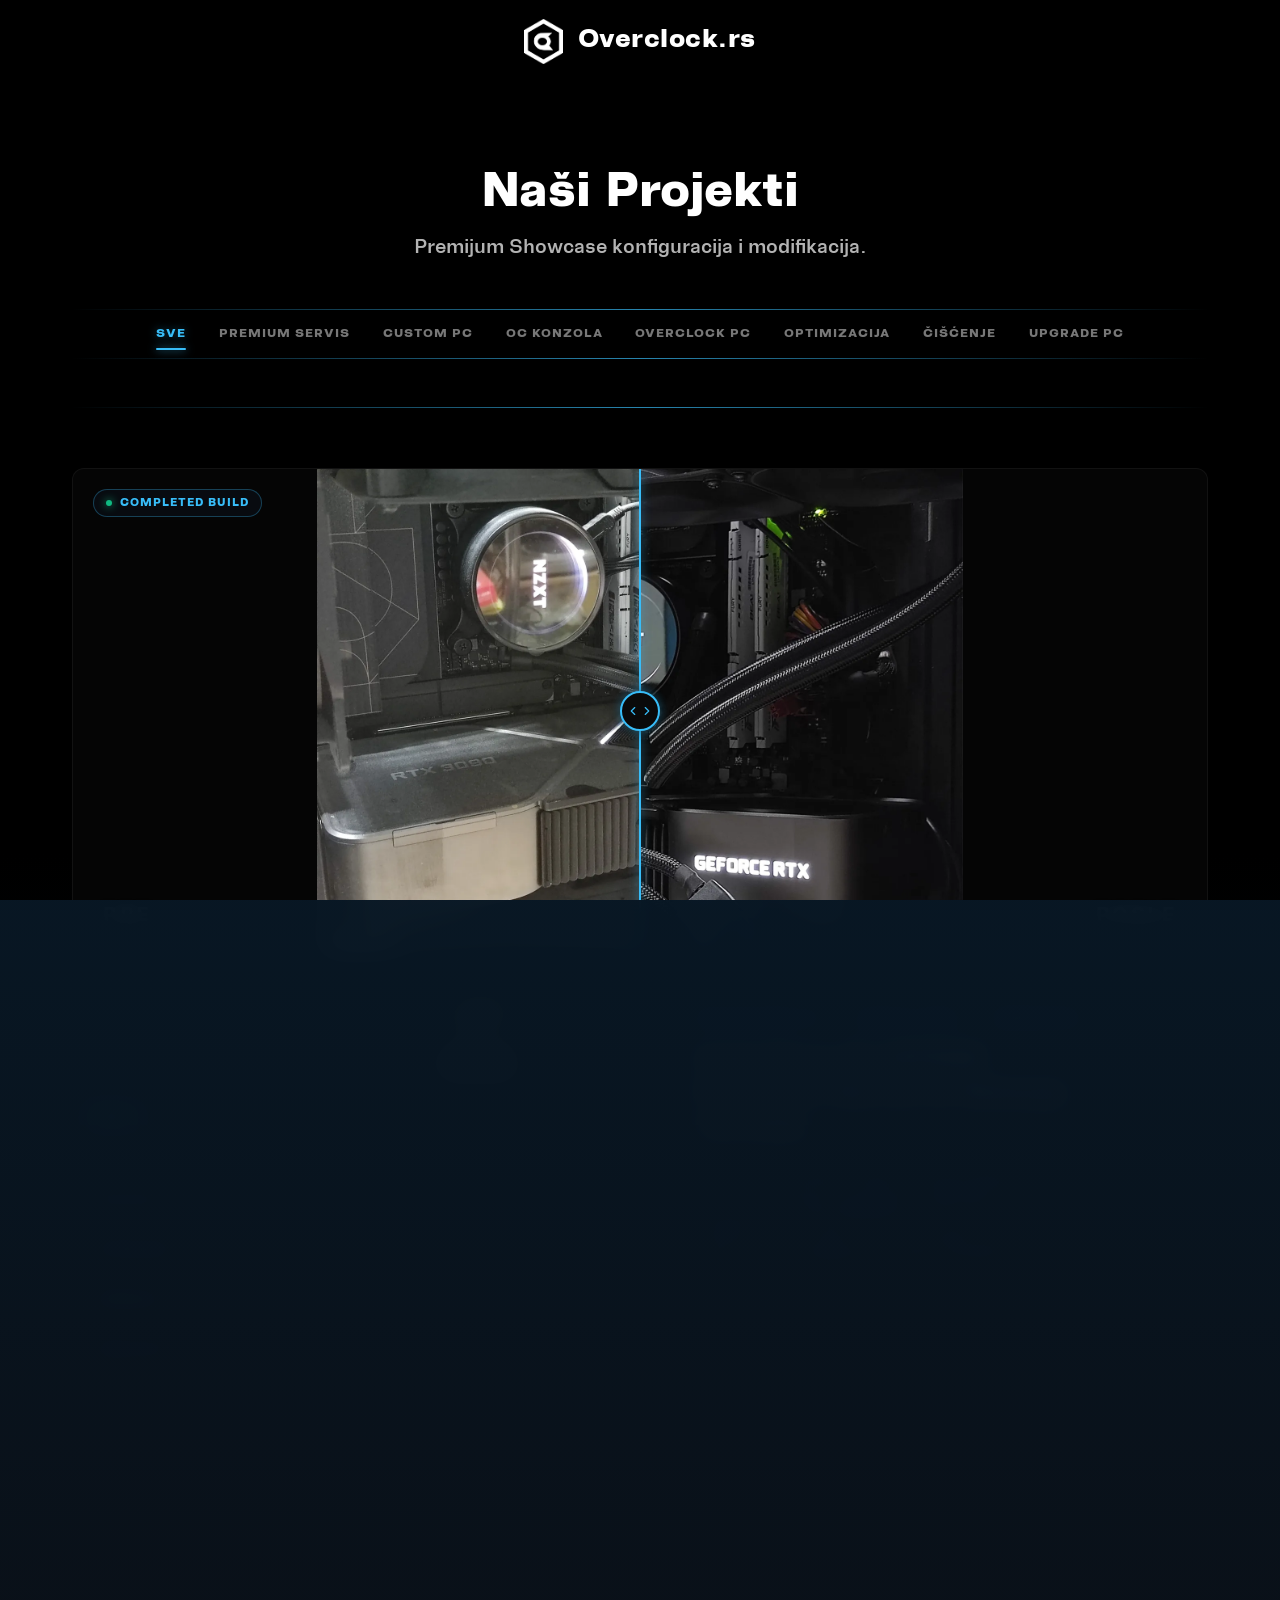
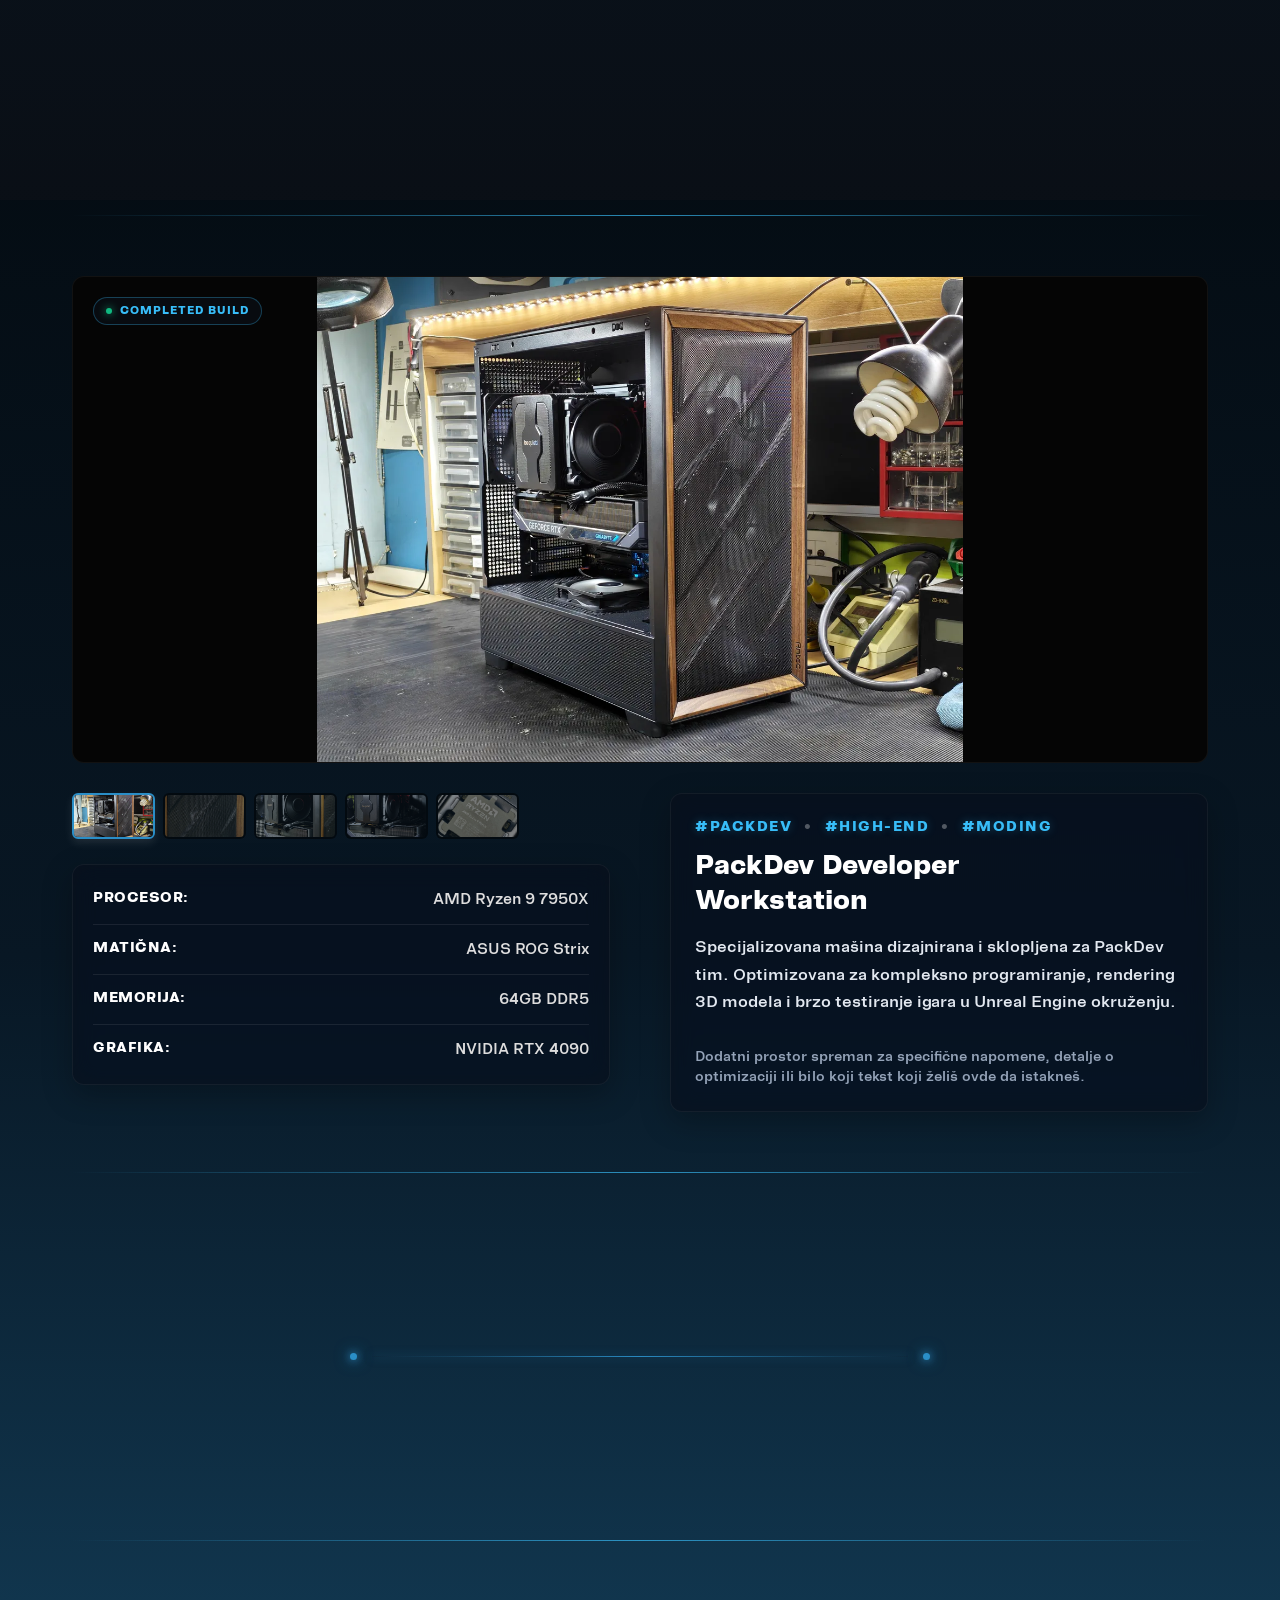
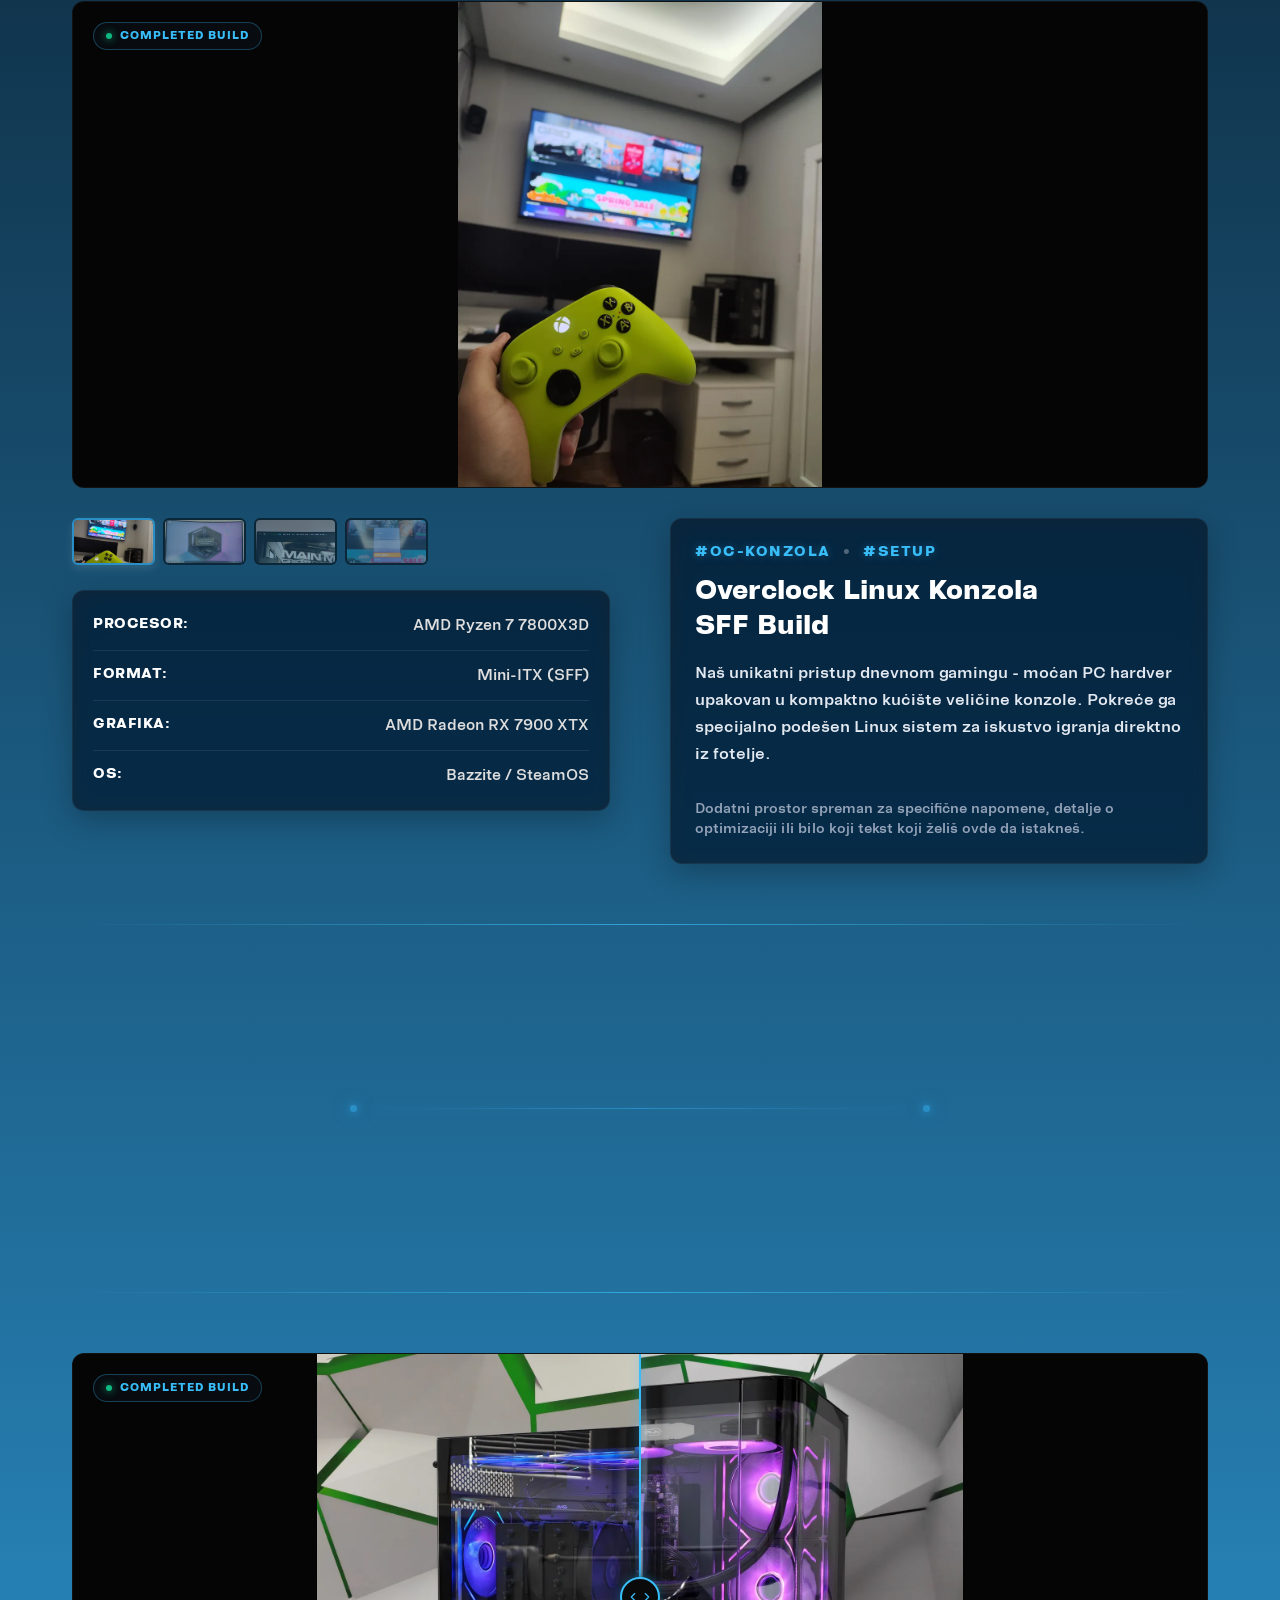
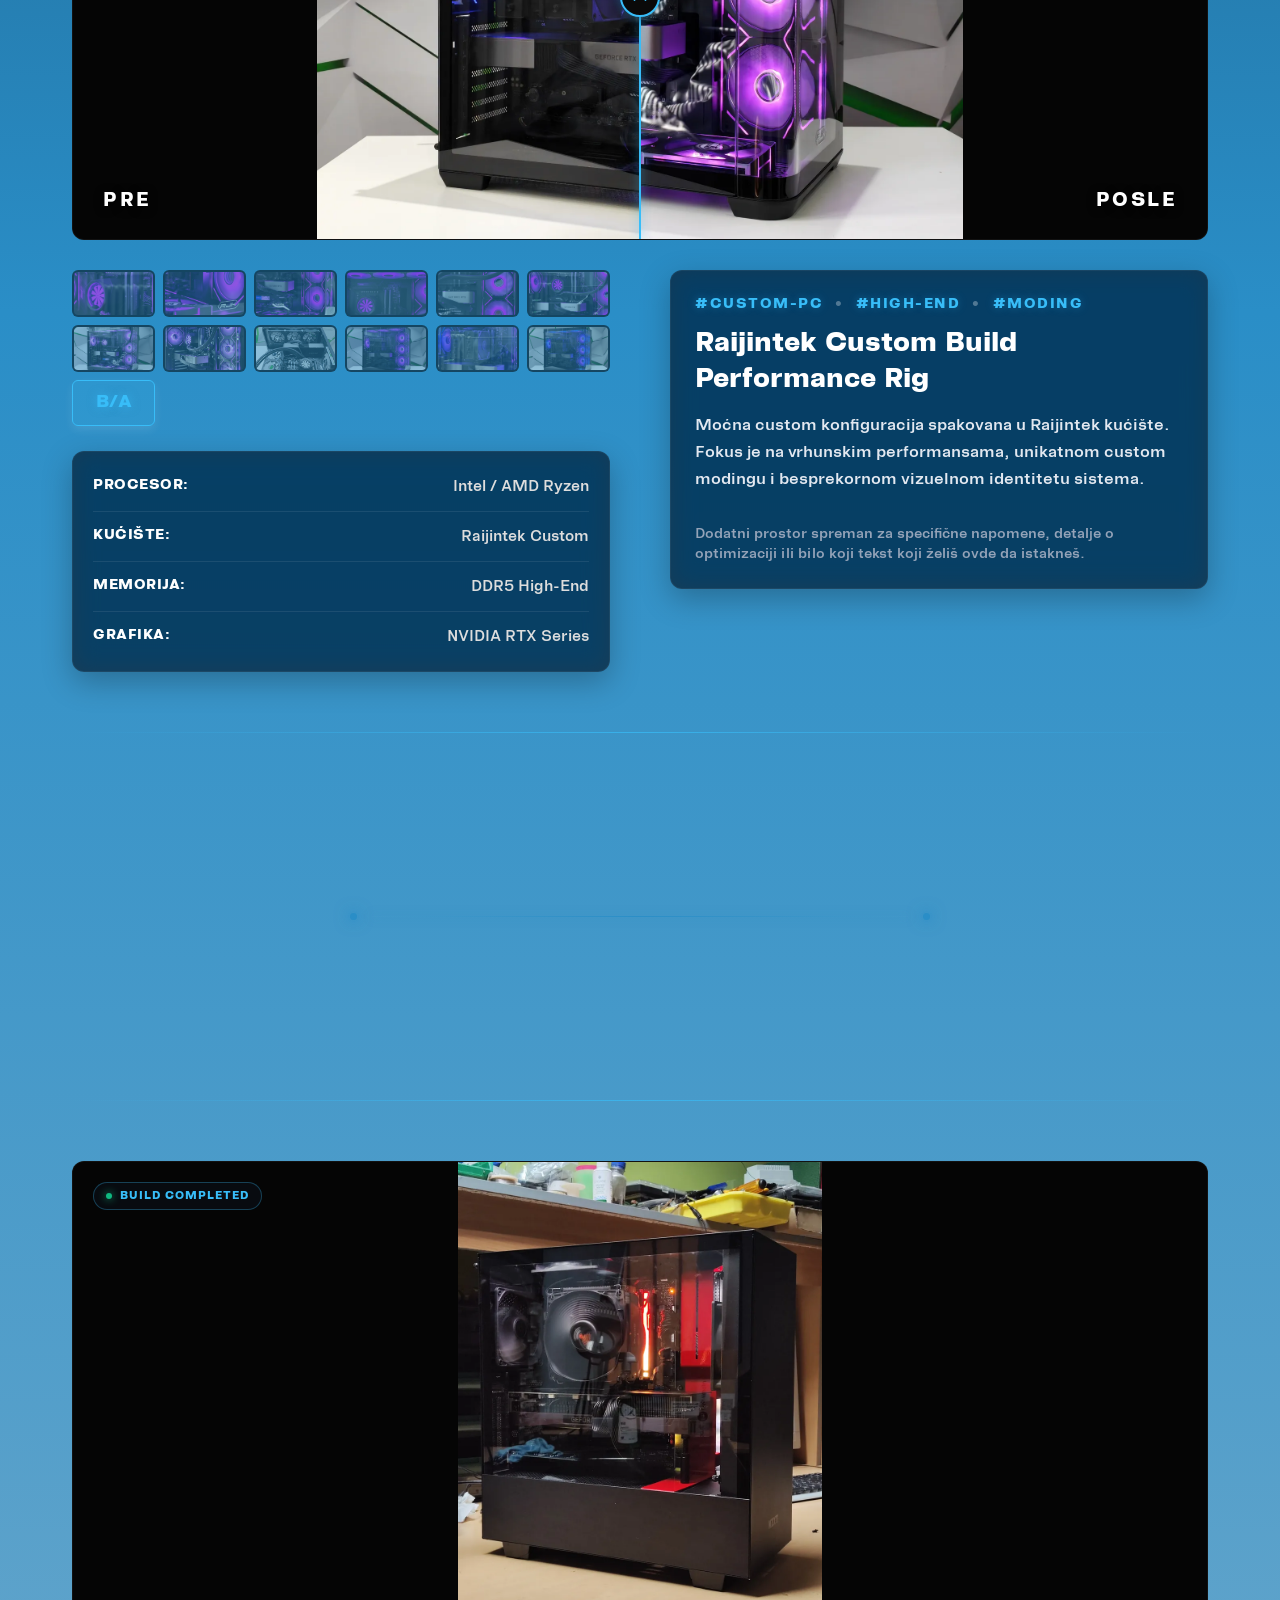
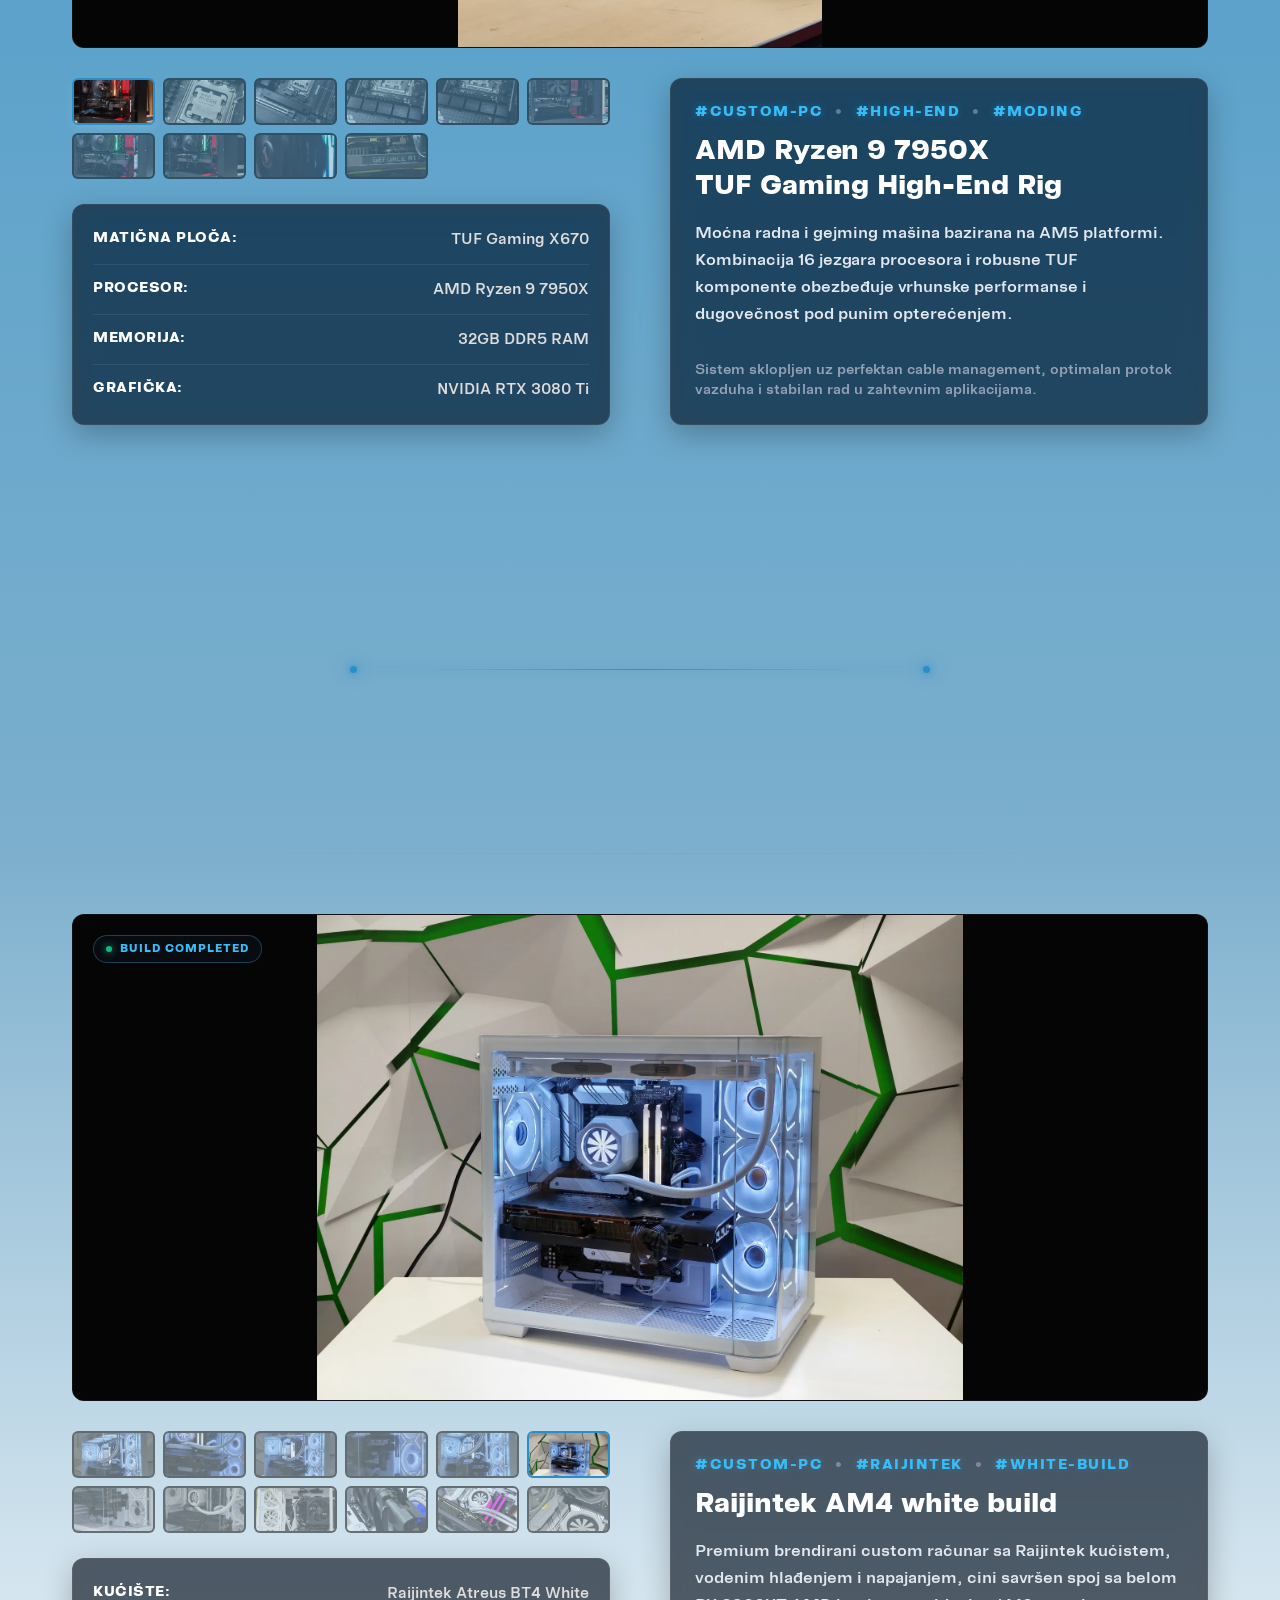
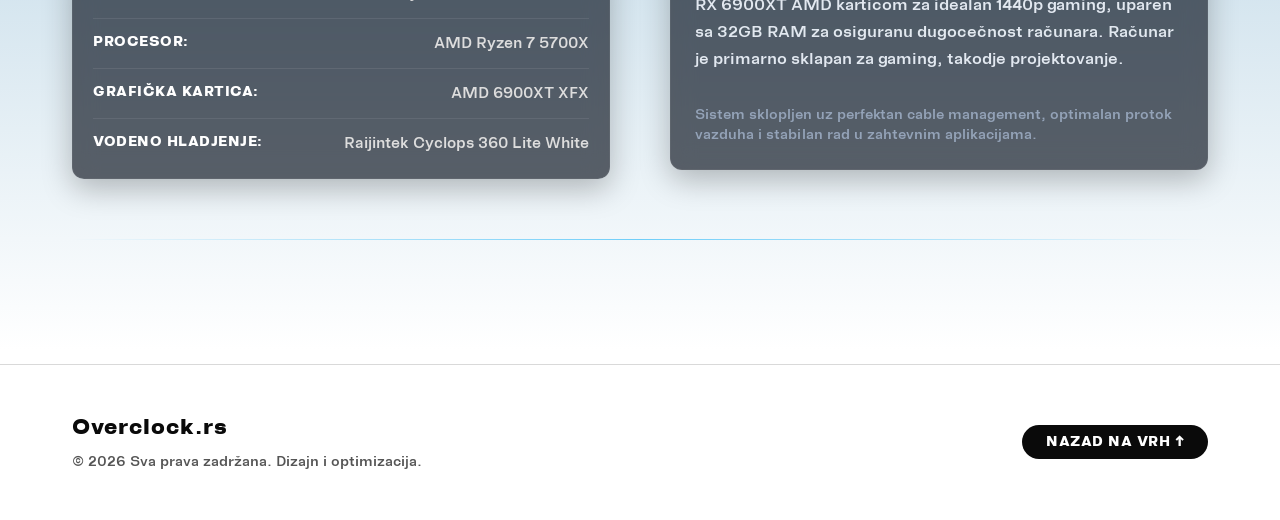
==== commit 226be18b: "Fix 3.5" ====
--- a/gallery.html
+++ b/gallery.html
@@ -69,6 +69,7 @@
     <!-- FILTERI NAVIGACIJA (Dodat ID i mobilne komponente) -->
     <nav class="showcase-filters" id="showcase-filters-menu">
       <button class="mobile-filter-close" id="mobile-filter-close" aria-label="Zatvori">&times;</button>
+
       <div class="mobile-menu-header">Kategorije Projekata</div>
 
       <button class="filter-btn active" data-tag="all">Sve</button>
@@ -92,7 +93,7 @@
             <div class="showcase-hero">
                 <div class="showcase-status">
                   <span class="status-dot"></span>
-                  <span>Build Completed</span>
+                  <span>Completed Build</span>
                 </div>
 
                 <!-- BEFORE/AFTER KONTEJNER -->
@@ -431,6 +432,12 @@
         </div>
       </article>
 
+      <div class="tech-divider">
+          <span class="divider-node"></span>
+          <div class="divider-line"></div>
+          <span class="divider-node"></span>
+      </div>
+
       <!-- PROJEKAT: Raijintek AM4 white build -->
       <article class="showcase-card new-layout" data-tags="custom-pc raijintek white-build">
         <div class="showcase-card-inner-v2">
--- a/css/mobilegallery.css
+++ b/css/mobilegallery.css
@@ -17,21 +17,34 @@
    ========================================= */
 @media (max-width: 992px) {
 
-  /* --- 1. FIKSIRANA NAVIGACIJA & HAMBURGER DUGME --- */
+  /* --- 1. FIKSIRANA NAVIGACIJA, LOGO & HAMBURGER DUGME (FIX 1) --- */
   .showcase-nav {
-    justify-content: space-between !important; /* Separira logo levo i dugme desno */
-    padding: 0.8rem 1.5rem !important;
+    display: flex !important;
+    justify-content: space-between !important;
+    align-items: center !important;
+    padding: 1rem 1.2rem !important;
+  }
+
+  .nav-brand {
+    display: flex !important;
+    align-items: center !important;
+    gap: 10px !important;
   }
 
   .showcase-logo {
-    height: 35px !important;
+    height: 32px !important;
+    display: block !important;
+    margin: 0 !important;
   }
 
   .logo-text {
-    font-size: 1.3rem !important;
-  }
-
-  /* Hamburger ikonica sa desne strane logotipa */
+    font-size: 1.35rem !important;
+    line-height: 1 !important;
+    margin: 0 !important;
+    padding-top: 3px !important; /* Fino vertikalno centriranje teksta u odnosu na ikonicu */
+    display: block !important;
+  }
+
   .mobile-nav-toggle {
     display: flex !important;
     flex-direction: column;
@@ -42,6 +55,7 @@
     border: none !important;
     cursor: pointer;
     padding: 0;
+    margin-top: 2px !important; /* Vizuelno poravnanje sa tekstom */
     z-index: 1001;
   }
 
@@ -96,11 +110,11 @@
     visibility: visible;
   }
 
-  /* --- 4. OFF-CANVAS MENI ZA FILTERE (DESNO NA LEVO) --- */
+  /* --- 4. OFF-CANVAS MENI ZA FILTERE --- */
   .showcase-filters {
     position: fixed !important;
     top: 0 !important;
-    right: -100% !important; /* Sakriveno van ekrana desno */
+    right: -100% !important;
     width: 82% !important;
     max-width: 320px !important;
     height: 100vh !important;
@@ -120,10 +134,9 @@
   }
 
   .showcase-filters.mobile-active {
-    right: 0 !important; /* Otklizava sa desne strane */
-  }
-
-  /* Dugme X za zatvaranje menija */
+    right: 0 !important;
+  }
+
   .mobile-filter-close {
     display: flex !important;
     position: absolute;
@@ -137,7 +150,6 @@
     cursor: pointer;
   }
 
-  /* Naslov zaglavlja unutar otvorenog menija */
   .mobile-menu-header {
     display: block !important;
     color: #38bdf8;
@@ -150,7 +162,6 @@
     border-left: 2px solid #38bdf8;
   }
 
-  /* Dugmići filtera unutar otvorenog menija */
   .filter-btn {
     width: 100% !important;
     text-align: left !important;
@@ -168,7 +179,7 @@
   }
 
   .filter-btn.active::after {
-    display: none !important; /* Izbacuje podvučenu liniju na mobilnom prikazu */
+    display: none !important;
   }
 
   /* --- 5. STRUKTURA KARTICA I MODULA --- */
@@ -181,7 +192,6 @@
     gap: 20px !important;
   }
 
-  /* Hero slika sa prilagođenim omjerom stranica za mobilne */
   .showcase-hero {
     aspect-ratio: 4 / 3 !important;
     border-radius: 10px !important;
@@ -192,19 +202,37 @@
     gap: 20px !important;
   }
 
-  /* Mreža thumbnail sličica presložena u 4 kolone */
   .showcase-thumbnails-grid {
     grid-template-columns: repeat(4, 1fr) !important;
     gap: 6px !important;
   }
 
-  /* Moduli za specifikacije i tekst */
   .showcase-info-panel,
   .showcase-specs {
     padding: 18px !important;
     border-radius: 12px !important;
   }
 
+  /* --- 6. SPECIFIKACIJE TEKST (FIX 3) --- */
+  .showcase-specs li {
+    display: flex !important;
+    flex-direction: row !important;
+    justify-content: space-between !important;
+    align-items: flex-start !important; /* Drži naslov na vrhu ako dugačak tekst ide u dva reda */
+    gap: 15px !important; /* Obezbeđuje prazan prostor između "USLUGA:" i "Premium..." */
+    padding: 12px 0 !important;
+    font-size: 0.85rem !important;
+    text-align: right !important; /* Vrednosti ravna uz desnu ivicu */
+    line-height: 1.4 !important;
+  }
+
+  .showcase-specs li span:first-child {
+    flex-shrink: 0 !important; /* Sprečava da se labela sabije i pukne */
+    font-size: 0.75rem !important;
+    text-align: left !important;
+    margin-top: 2px !important; /* Ravnanje za lepši vizuelni izgled */
+  }
+
   .showcase-info-panel h3 {
     font-size: 1.35rem !important;
     margin-bottom: 12px !important;
@@ -220,25 +248,111 @@
     font-size: 0.82rem !important;
   }
 
-  .showcase-specs li {
-    padding: 10px 0 !important;
-    font-size: 0.85rem !important;
-  }
-
-  .showcase-specs li span:first-child {
-    font-size: 0.75rem !important;
-  }
-
-  /* Separator */
   .tech-divider {
     margin: 40px auto !important;
   }
 
-  /* Footeri */
+/* --- 7. FOOTER (IDENTIČAN KAO NA INDEX.HTML) --- */
+ .inline-footer {
+    border-top: none !important; 
+    margin: 1.5rem auto 0 auto !important;
+  }
+
   .footer-inner {
+    display: flex !important;
     flex-direction: column !important;
+    align-items: center !important;
     text-align: center !important;
-    gap: 1.5rem !important;
-    padding: 2rem 1rem !important;
+    gap: 0.8rem !important; 
+    padding: 1.5rem 1rem 2.5rem 1rem !important;
+  }
+
+  .footer-left {
+    display: flex !important;
+    flex-direction: column !important;
+    align-items: center !important;
+    gap: 0.2rem !important; 
+  }
+
+  .footer-logo {
+    font-size: 1.15rem !important; 
+    font-weight: 700 !important;
+    color: #000000 !important;
+  }
+
+  p.footer-credits {
+    font-size: 0.75rem !important; 
+    font-weight: 400 !important;
+    color: #555555 !important; 
+    margin: 0 !important;
+  }
+
+  .footer-right {
+    display: flex !important;
+    justify-content: center !important;
+    width: 100% !important;
+    margin-top: 5px !important;
+  }
+
+  .back-to-top-btn {
+    font-size: 0.7rem !important; 
+    padding: 7px 18px !important; 
+    letter-spacing: 0.5px !important;
+    border-radius: 20px !important;
+  }
+
+  /* --- 8. LIGHTBOX MODAL (FIX 4 - BLAGI PADDING KAO NA GLAVNOJ STRANICI) --- */
+  .lightbox {
+    padding: 0 !important; 
+  }
+  
+  .lightbox-content {
+    width: 100% !important;
+    height: 100vh !important;
+    max-width: 100% !important;
+    margin: 0 !important;
+    padding: 15px !important; /* Dodat blagi padding da slika ne udara direktno u ivice ekrana */
+    display: flex !important;
+    align-items: center !important;
+    justify-content: center !important;
+    background: transparent !important;
+    box-sizing: border-box !important;
+  }
+  
+  #lightbox-img {
+    width: 100% !important;
+    height: auto !important;
+    max-height: 85vh !important; /* Ostavlja siguran prostor gore za X dugme i dole za kontrole */
+    max-width: 100% !important;
+    object-fit: contain !important; 
+    border-radius: 8px !important; /* Blago zaobljene ivice jer slika više nije u fullscreen-u */
+    margin: 0 !important;
+    box-shadow: 0 10px 30px rgba(0, 0, 0, 0.5) !important; /* Dodaje blagu dubinu slici */
+  }
+  
+  /* Dugmići prebačeni preko same slike u dnu */
+  .lightbox-controls-dock {
+    position: absolute !important;
+    bottom: 20px !important;
+    left: 50% !important;
+    transform: translateX(-50%) !important;
+    z-index: 2005 !important;
+    width: auto !important;
+  }
+  
+  /* Standardizovano veliko "X" za zatvaranje u gornjem desnom uglu */
+  .lightbox-close {
+    position: absolute !important;
+    top: 15px !important;
+    right: 15px !important;
+    z-index: 2010 !important;
+    background: rgba(10, 15, 26, 0.7) !important;
+    border: 1px solid rgba(255,255,255,0.1) !important;
+    border-radius: 50% !important;
+    width: 40px !important;
+    height: 40px !important;
+    display: flex !important;
+    align-items: center !important;
+    justify-content: center !important;
   }
 }
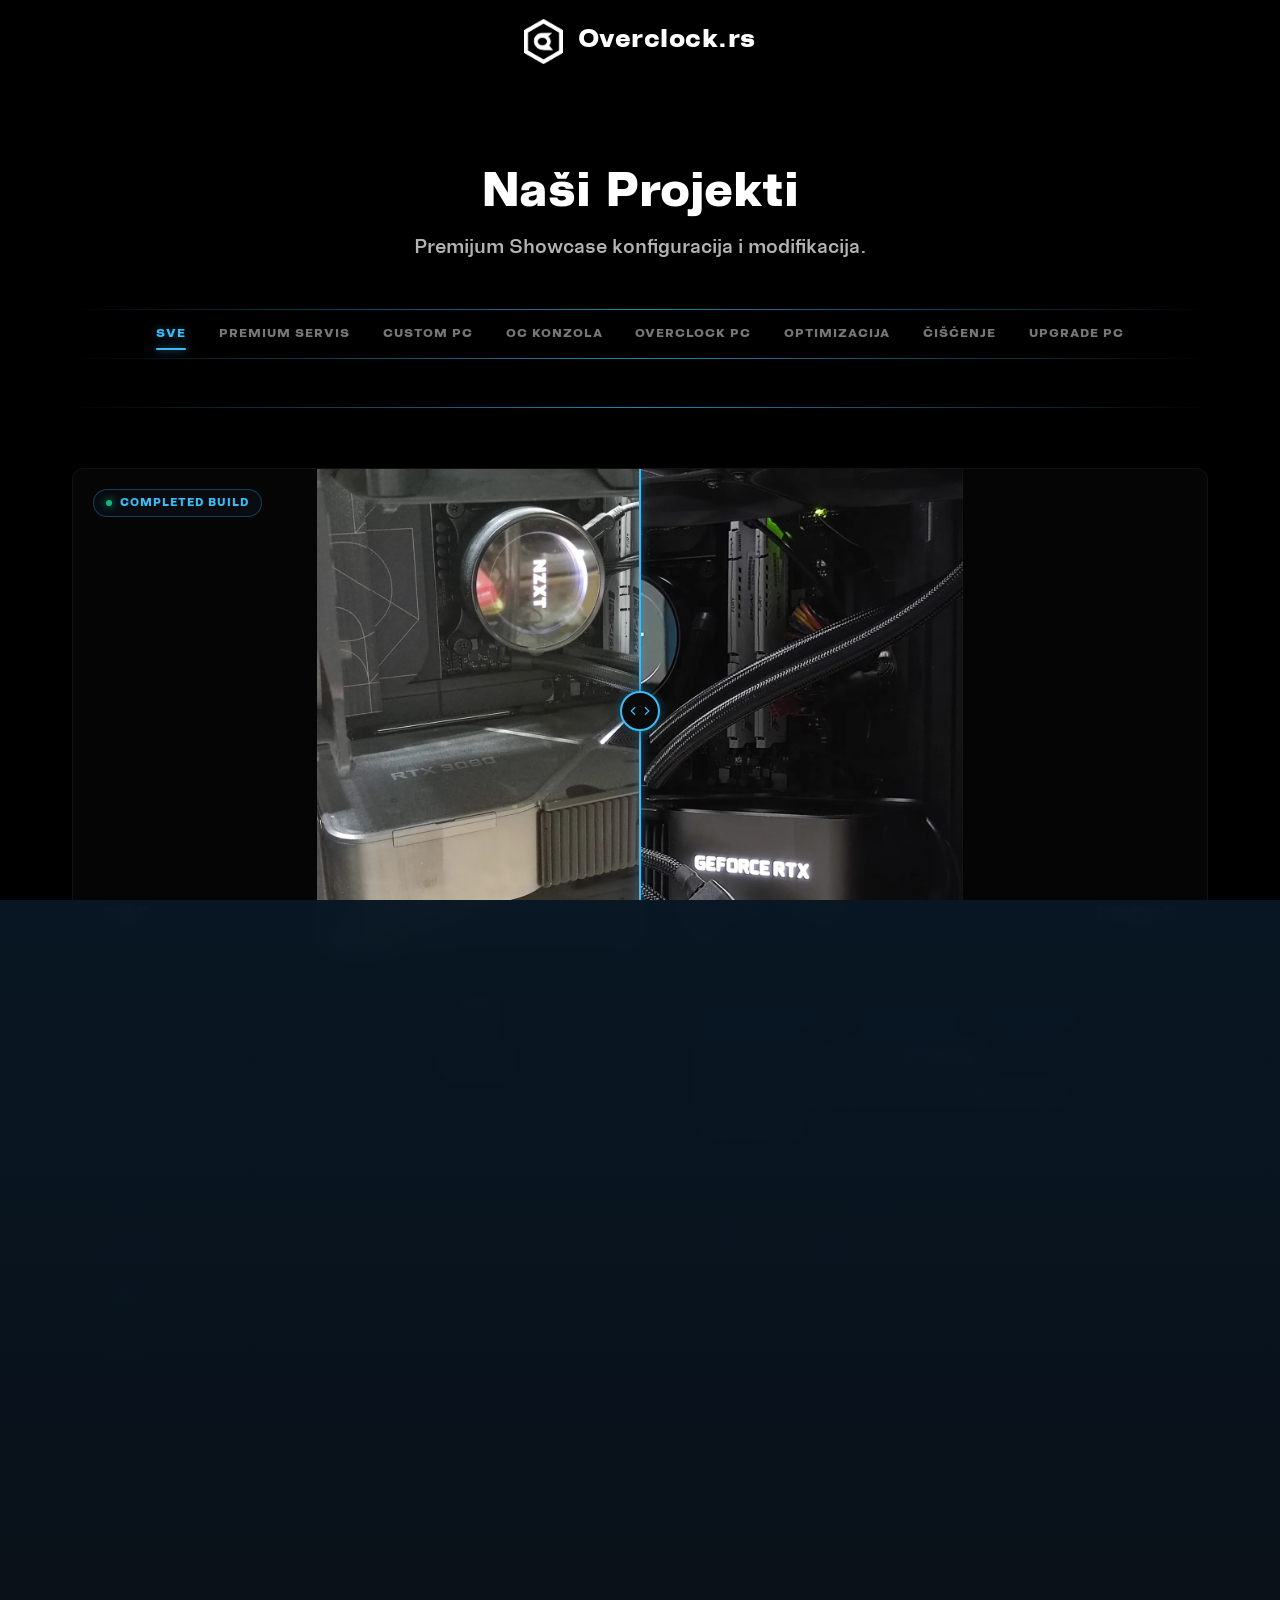
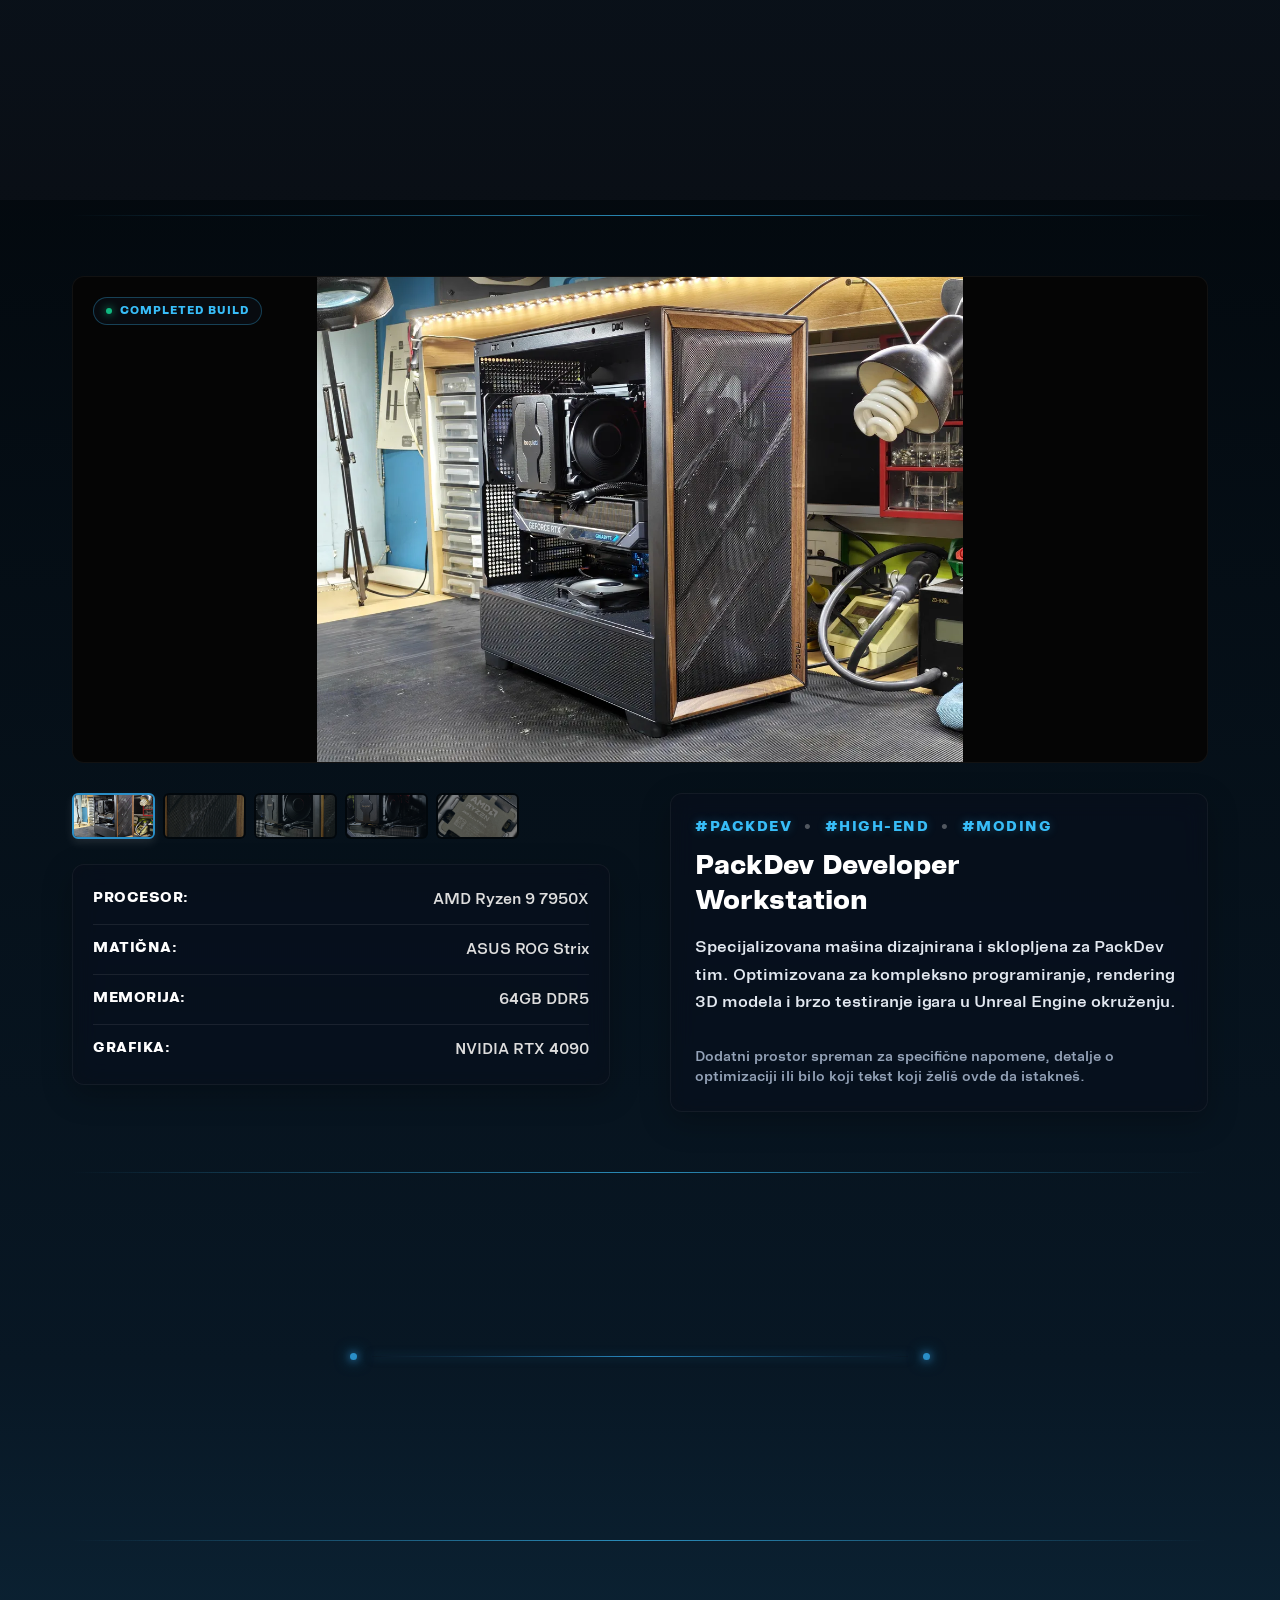
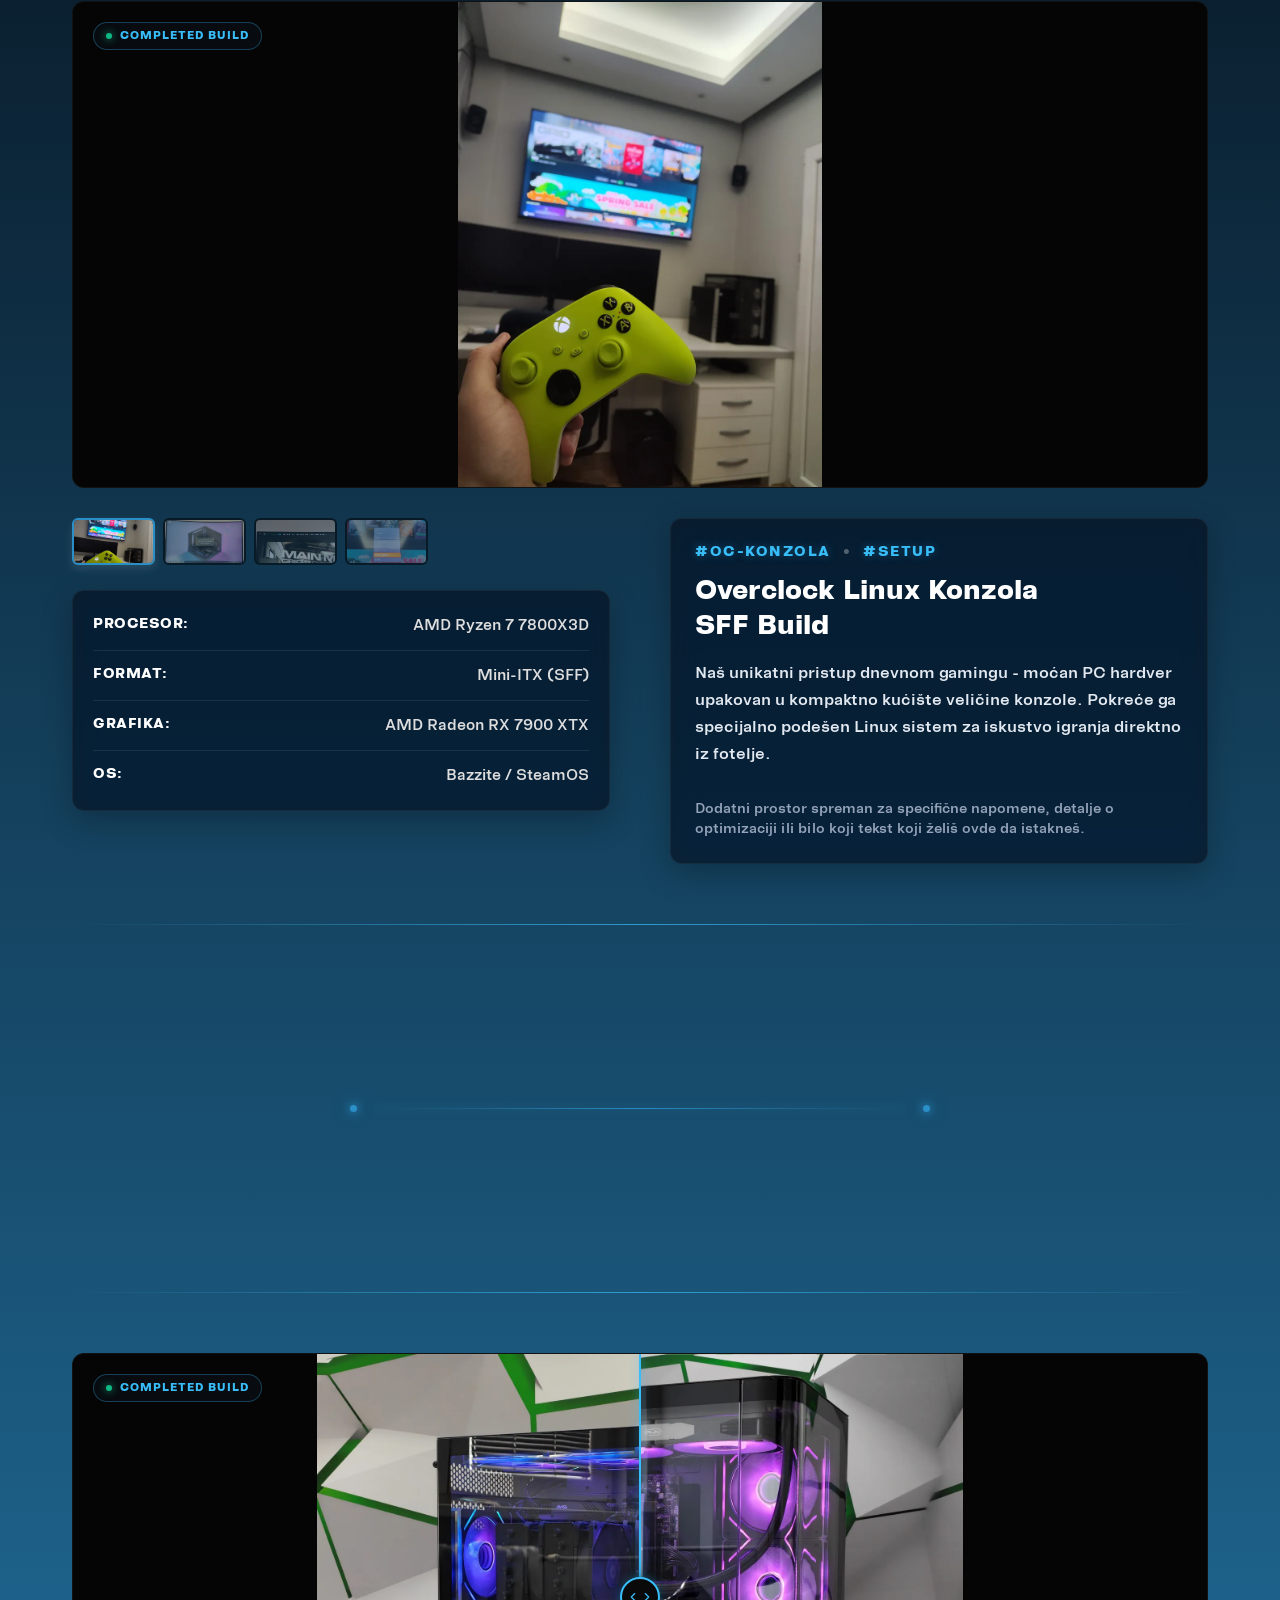
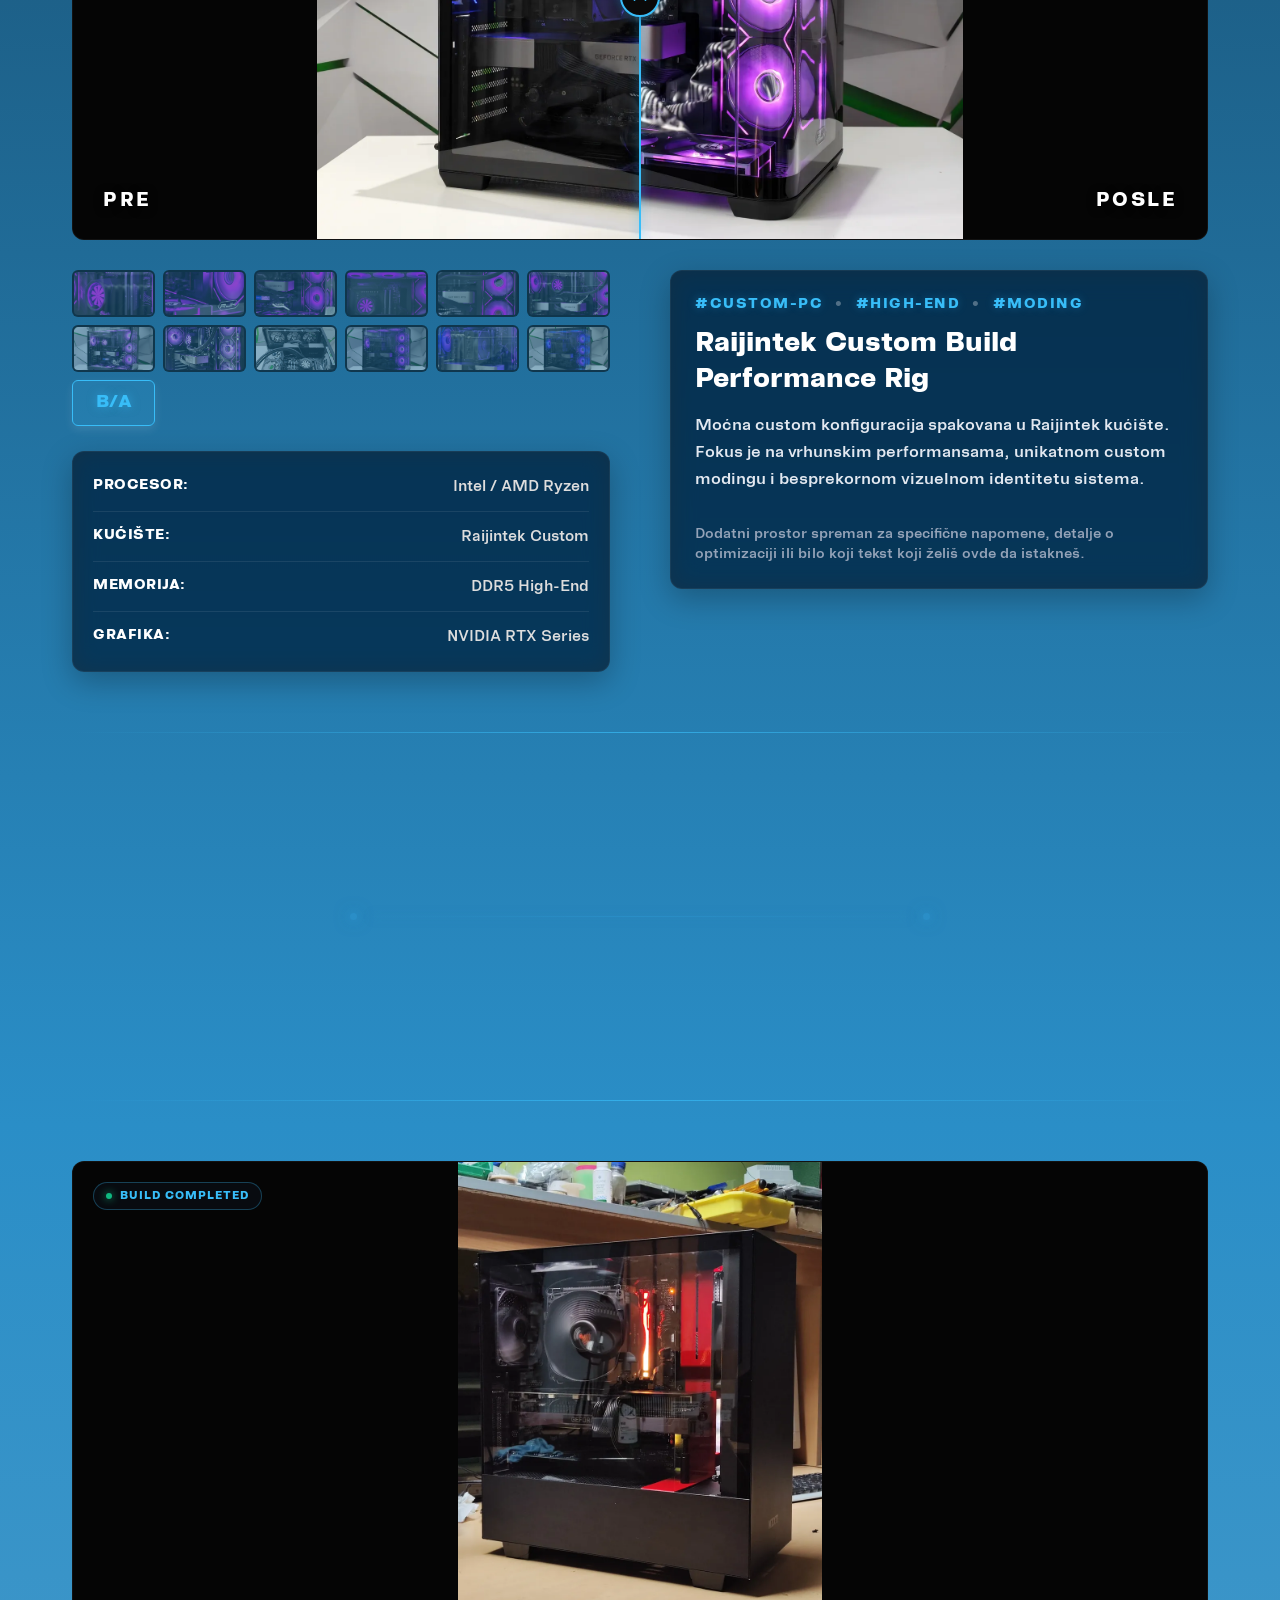
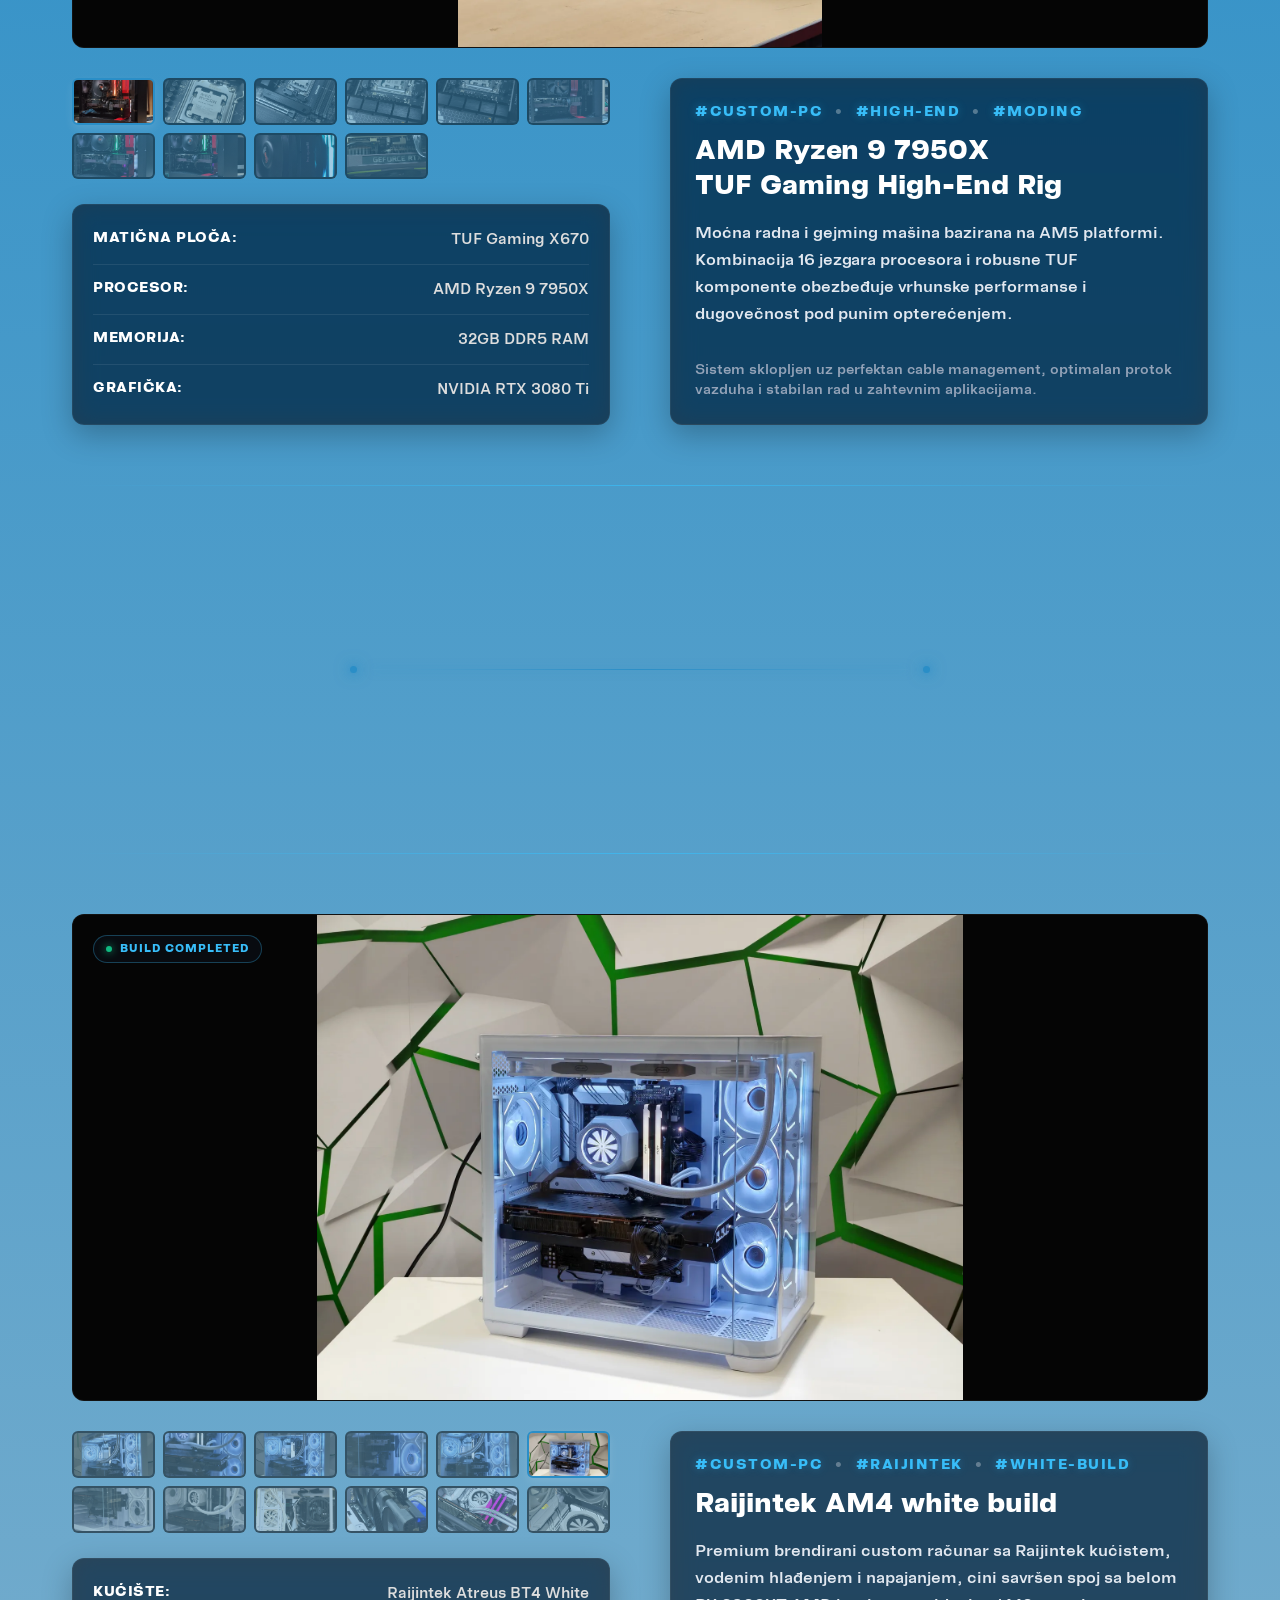
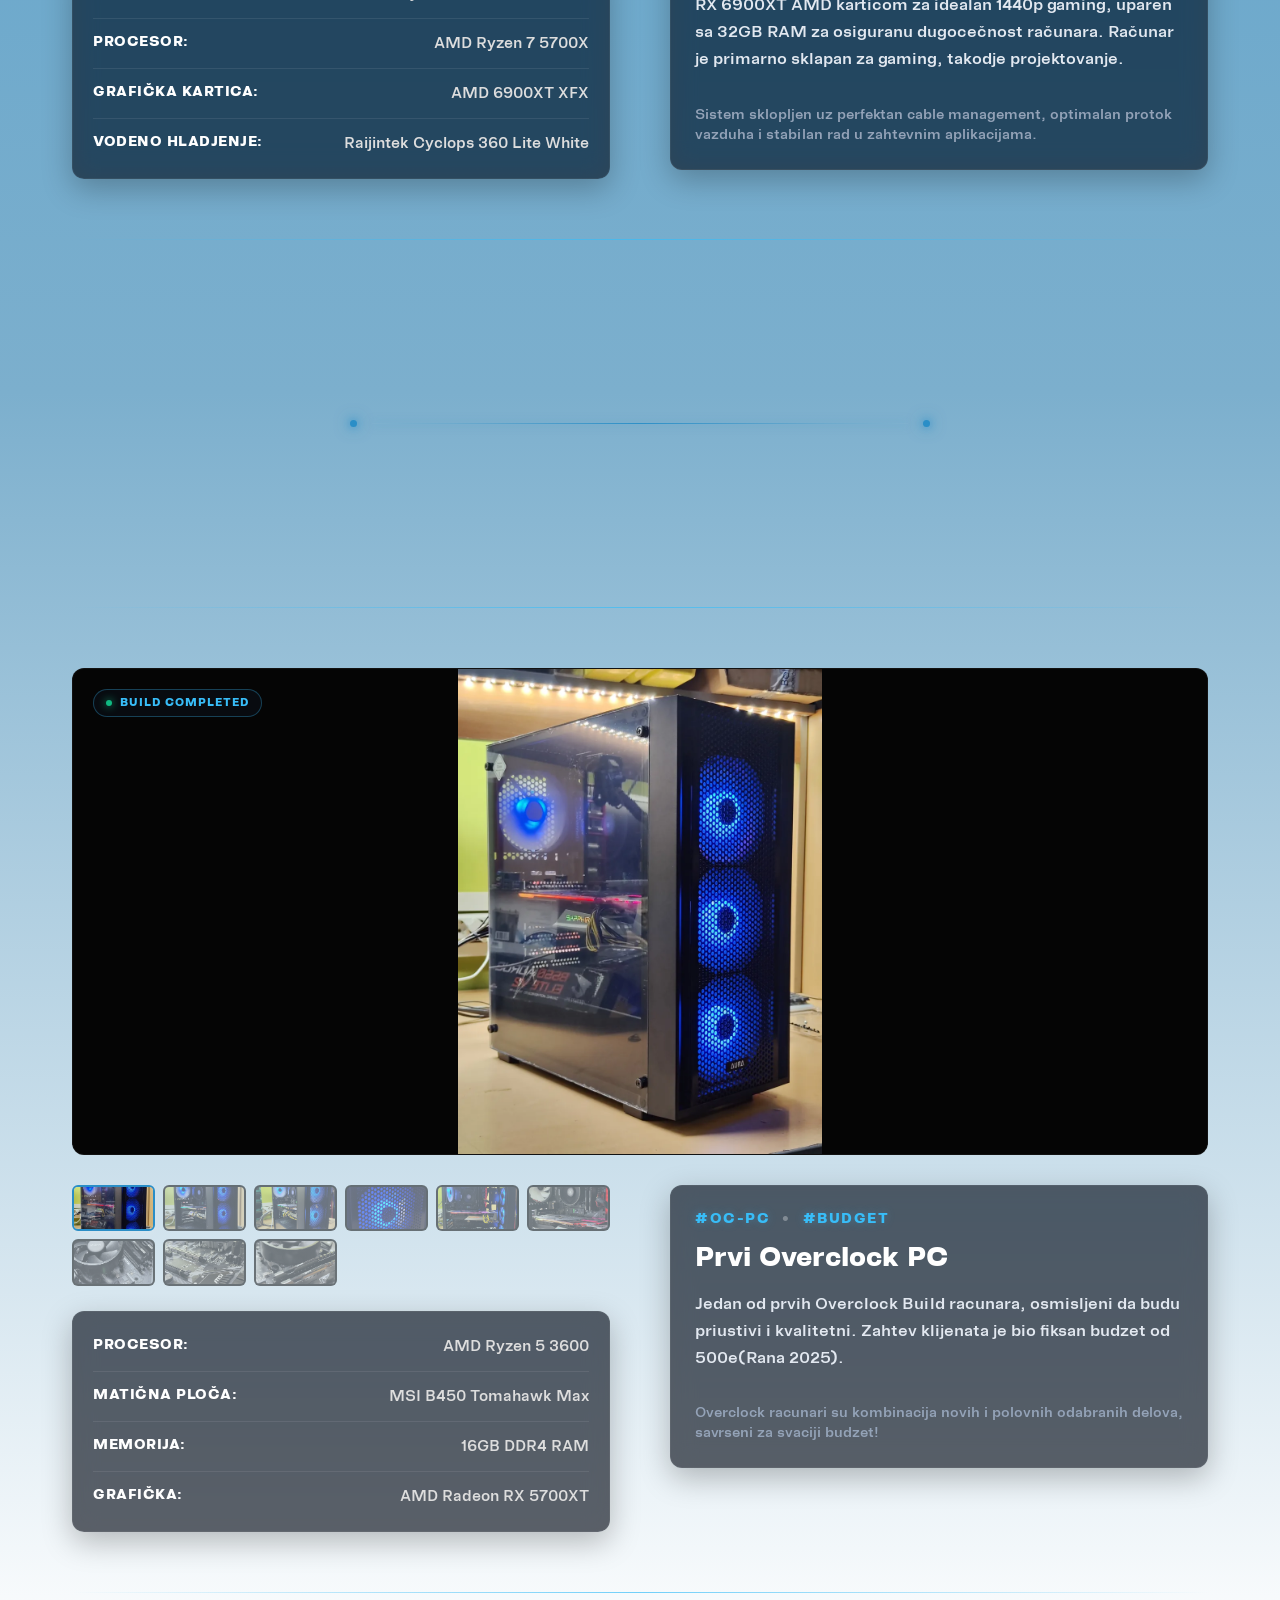
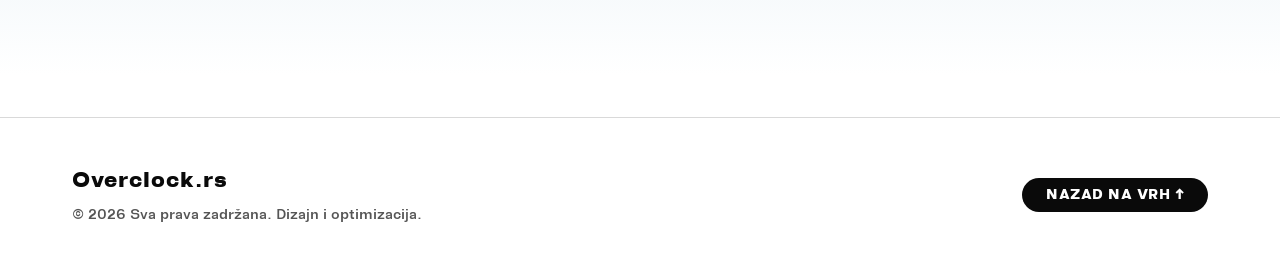
==== commit 8ab942dd: "New post + hamburger menu redesign." ====
--- a/gallery.html
+++ b/gallery.html
@@ -66,10 +66,18 @@
       <p>Premijum Showcase konfiguracija i modifikacija.</p>
     </div>
 
-    <!-- FILTERI NAVIGACIJA (Dodat ID i mobilne komponente) -->
+   <!-- FILTERI NAVIGACIJA -->
     <nav class="showcase-filters" id="showcase-filters-menu">
-      <button class="mobile-filter-close" id="mobile-filter-close" aria-label="Zatvori">&times;</button>
-
+      
+      <!-- TOP BAR (Logo + X u istoj ravni) -->
+      <div class="mobile-menu-top">
+        <div class="mobile-menu-brand">
+          <img src="images/oc1.png" alt="Overclock Logo">
+        </div>
+        <button class="mobile-filter-close" id="mobile-filter-close" aria-label="Zatvori">&times;</button>
+      </div>
+
+      <!-- CENTRIRANI NASLOV -->
       <div class="mobile-menu-header">Kategorije Projekata</div>
 
       <button class="filter-btn active" data-tag="all">Sve</button>
@@ -494,6 +502,64 @@
         </div>
       </article>
 
+      <div class="tech-divider">
+          <span class="divider-node"></span>
+          <div class="divider-line"></div>
+          <span class="divider-node"></span>
+      </div>
+
+<!-- PROJEKAT: Prvi Overclock PC -->
+      <article class="showcase-card new-layout" data-tags="oc-pc budget">
+        <div class="showcase-card-inner-v2">
+            
+            <div class="showcase-hero">
+                <div class="showcase-status">
+                  <span class="status-dot"></span>
+                  <span>Build Completed</span>
+                </div>
+                <img src="images/gallery/overclock1_1.webp" alt="Prvi Overclock PC" class="showcase-main-img" data-gal-id="project7">
+            </div>
+
+            <div class="showcase-bottom-split">
+                <div class="showcase-left-column">
+                  <div class="showcase-thumbnails-grid" data-gal-target="project7">
+                    <img src="images/gallery/overclock1_1.webp" class="s-thumb active" alt="Detalj 1">
+                    <img src="images/gallery/overclock1_2.webp" class="s-thumb" alt="Detalj 2">
+                    <img src="images/gallery/overclock1_3.webp" class="s-thumb" alt="Detalj 3">
+                    <img src="images/gallery/overclock1_4.webp" class="s-thumb" alt="Detalj 4">
+                    <img src="images/gallery/overclock1_5.webp" class="s-thumb" alt="Detalj 5">
+                    <img src="images/gallery/overclock1_6.webp" class="s-thumb" alt="Detalj 6">
+                    <img src="images/gallery/overclock1_7.webp" class="s-thumb" alt="Detalj 7">
+                    <img src="images/gallery/overclock1_8.webp" class="s-thumb" alt="Detalj 8">
+                    <img src="images/gallery/overclock1_9.webp" class="s-thumb" alt="Detalj 9">
+                  </div>
+                  
+                  <ul class="showcase-specs">
+                    <li><span>Procesor:</span> AMD Ryzen 5 3600</li>
+                    <li><span>Matična ploča:</span> MSI B450 Tomahawk Max</li>
+                    <li><span>Memorija:</span> 16GB DDR4 RAM</li>
+                    <li><span>Grafička:</span> AMD Radeon RX 5700XT</li>
+                  </ul>
+                </div>
+
+                <div class="showcase-info-panel">
+                  <div class="showcase-tags">
+                    <span class="tag">#oc-pc</span>
+                    <span class="tag">#budget</span>
+                  </div>
+                  
+                  <h3>Prvi Overclock PC</h3>
+                  <p class="showcase-desc">Jedan od prvih Overclock Build racunara, osmisljeni da budu priustivi i kvalitetni. Zahtev klijenata je bio fiksan budzet od 500e(Rana 2025). </p>
+                  
+                  <p class="showcase-desc-extra" style="color: rgba(255,255,255,0.5); font-size: 0.9rem;">
+                    Overclock racunari su kombinacija novih i polovnih odabranih delova, savrseni za svaciji budzet!
+                  </p>
+                </div>
+            </div>
+
+        </div>
+      </article>
+
     </section>
   </main>
 
--- a/css/mobilegallery.css
+++ b/css/mobilegallery.css
@@ -1,14 +1,17 @@
+
+
 /* =========================================
    OVERCLOCK.RS - MOBILE GALLERY OPTIMIZATION
+   (100% CLEAN - NO !IMPORTANT FLAGS)
    ========================================= */
 
 /* --- SAKRIVANJE MOBILNIH ELEMENATA NA DESKTOPU --- */
 @media (min-width: 993px) {
-  .mobile-nav-toggle,
-  .mobile-filter-close,
-  .mobile-filter-overlay,
-  .mobile-menu-header {
-    display: none !important;
+  #hero .mobile-nav-toggle,
+  #hero .mobile-filter-overlay,
+  #hero .mobile-menu-top,
+  #hero .mobile-menu-header {
+    display: none;
   }
 }
 
@@ -17,49 +20,49 @@
    ========================================= */
 @media (max-width: 992px) {
 
-  /* --- 1. FIKSIRANA NAVIGACIJA, LOGO & HAMBURGER DUGME (FIX 1) --- */
-  .showcase-nav {
-    display: flex !important;
-    justify-content: space-between !important;
-    align-items: center !important;
-    padding: 1rem 1.2rem !important;
-  }
-
-  .nav-brand {
-    display: flex !important;
-    align-items: center !important;
-    gap: 10px !important;
-  }
-
-  .showcase-logo {
-    height: 32px !important;
-    display: block !important;
-    margin: 0 !important;
-  }
-
-  .logo-text {
-    font-size: 1.35rem !important;
-    line-height: 1 !important;
-    margin: 0 !important;
-    padding-top: 3px !important; /* Fino vertikalno centriranje teksta u odnosu na ikonicu */
-    display: block !important;
-  }
-
-  .mobile-nav-toggle {
-    display: flex !important;
+  /* --- 1. FIKSIRANA NAVIGACIJA, LOGO & HAMBURGER DUGME --- */
+  #hero .showcase-nav {
+    display: flex;
+    justify-content: space-between;
+    align-items: center;
+    padding: 1rem 1.2rem;
+  }
+
+  #hero .nav-brand {
+    display: flex;
+    align-items: center;
+    gap: 10px;
+  }
+
+  #hero .showcase-logo {
+    height: 32px;
+    display: block;
+    margin: 0;
+  }
+
+  #hero .logo-text {
+    font-size: 1.35rem;
+    line-height: 1;
+    margin: 0;
+    padding-top: 3px;
+    display: block;
+  }
+
+  #hero .mobile-nav-toggle {
+    display: flex;
     flex-direction: column;
     justify-content: space-between;
     width: 28px;
     height: 18px;
-    background: transparent !important;
-    border: none !important;
+    background: transparent;
+    border: none;
     cursor: pointer;
     padding: 0;
-    margin-top: 2px !important; /* Vizuelno poravnanje sa tekstom */
+    margin-top: 2px;
     z-index: 1001;
   }
 
-  .hamburger-line {
+  #hero .hamburger-line {
     width: 100%;
     height: 2px;
     background-color: #38bdf8;
@@ -68,29 +71,29 @@
     transition: all 0.3s ease;
   }
 
-  .mobile-nav-toggle:hover .hamburger-line {
+  #hero .mobile-nav-toggle:hover .hamburger-line {
     background-color: #ffffff;
   }
 
   /* --- 2. GLAVNI KONTEJNER I ZAGLAVLJE --- */
-  .showcase-container {
-    padding: 110px 1rem 40px 1rem !important;
-  }
-
-  .showcase-header {
-    margin-bottom: 1.5rem !important;
-  }
-
-  .showcase-header h1 {
-    font-size: 2.1rem !important;
-  }
-
-  .showcase-header p {
-    font-size: 0.95rem !important;
+  #hero .showcase-container {
+    padding: 110px 1rem 40px 1rem;
+  }
+
+  #hero .showcase-header {
+    margin-bottom: 1.5rem;
+  }
+
+  #hero .showcase-header h1 {
+    font-size: 2.1rem;
+  }
+
+  #hero .showcase-header p {
+    font-size: 0.95rem;
   }
 
   /* --- 3. OVERLAY ZATAMNJENJE ZA MENI --- */
-  .mobile-filter-overlay {
+  #hero .mobile-filter-overlay {
     position: fixed;
     top: 0;
     left: 0;
@@ -105,254 +108,324 @@
     transition: all 0.3s ease;
   }
 
-  .mobile-filter-overlay.active {
+  #hero .mobile-filter-overlay.active {
     opacity: 1;
     visibility: visible;
   }
 
   /* --- 4. OFF-CANVAS MENI ZA FILTERE --- */
-  .showcase-filters {
-    position: fixed !important;
-    top: 0 !important;
-    right: -100% !important;
-    width: 82% !important;
-    max-width: 320px !important;
-    height: 100vh !important;
-    background: #0b0f19 !important;
-    z-index: 2000 !important;
-    display: flex !important;
-    flex-direction: column !important;
-    justify-content: flex-start !important;
-    align-items: stretch !important;
-    padding: 75px 20px 30px 20px !important;
-    gap: 10px !important;
-    border: none !important;
-    border-left: 1px solid rgba(56, 189, 248, 0.3) !important;
-    box-shadow: -10px 0 30px rgba(0, 0, 0, 0.9) !important;
-    transition: right 0.4s cubic-bezier(0.16, 1, 0.3, 1) !important;
-    overflow-y: auto !important;
-  }
-
-  .showcase-filters.mobile-active {
-    right: 0 !important;
-  }
-
-  .mobile-filter-close {
-    display: flex !important;
+  #hero .showcase-filters {
+    position: fixed;
+    top: 0;
+    right: -100%;
+    width: 82%;
+    max-width: 320px;
+    height: 100vh;
+    background: #060913;
+    z-index: 2000;
+    display: flex;
+    flex-direction: column;
+    justify-content: flex-start;
+    align-items: stretch;
+    padding: 0;
+    border: none;
+    /* Jasnije vidljiva plava linija sa leve strane panela */
+    border-left: 1px solid rgba(56, 189, 248, 0.6);
+    box-shadow: -15px 0 40px rgba(0, 0, 0, 0.95);
+    transition: right 0.4s cubic-bezier(0.16, 1, 0.3, 1);
+    overflow-y: auto;
+  }
+
+  #hero .showcase-filters.mobile-active {
+    right: 0;
+  }
+
+/* Gornji deo menija - sada sa istom elegantnom linijom kao na dnu */
+  #hero .mobile-menu-top {
+    position: relative;
+    display: flex;
+    justify-content: center;
+    align-items: center;
+    padding: 25px 20px 15px 20px;
+    width: 100%;
+    border-bottom: 1px solid;
+    border-image: linear-gradient(90deg, transparent 0%, rgba(56, 189, 248, 0.4) 50%, transparent 100%) 1;
+  }
+
+  #hero .mobile-menu-brand {
+    display: flex;
+    justify-content: center;
+    align-items: center;
+  }
+
+  #hero .mobile-menu-brand img {
+    height: 36px;
+    width: auto;
+    display: block;
+  }
+
+  #hero .mobile-filter-close {
     position: absolute;
-    top: 20px;
     right: 20px;
+    top: 50%;
+    transform: translateY(-50%);
     background: transparent;
     border: none;
     color: #ffffff;
-    font-size: 1.8rem;
+    font-size: 2.2rem;
     line-height: 1;
     cursor: pointer;
-  }
-
-  .mobile-menu-header {
-    display: block !important;
+    z-index: 2010;
+  }
+
+  /* Tekst "Kategorije Projekata" - poravnat levo, bliže tagovima i uvučen */
+  #hero .mobile-menu-header {
+    display: block;
+    text-align: left;
     color: #38bdf8;
-    font-size: 0.75rem;
+    font-size: 0.72rem;
     font-weight: 800;
     text-transform: uppercase;
     letter-spacing: 1.5px;
+    margin: 20px 20px 8px 20px; /* Približeno tagovima dole */
+    padding: 0;
+    border: none;
+  }
+
+  /* CYBER DUGMIĆI - Suženi sa strane (marigin/padding) uz očuvan kontejner */
+  #hero .filter-btn {
+    width: calc(100% - 30px); /* Suženo polje za dugme sa obe strane */
+    margin: 0 auto; /* Centrirano unutar kontejnera */
+    text-align: left; /* Poravnanje teksta unutar dugmeta */
+    padding: 14px 16px;
+    font-size: 0.8rem;
+    font-weight: 700;
+    letter-spacing: 1.2px;
+    text-transform: uppercase;
+    background: transparent;
+    color: #888888;
+    border: none;
+    border-bottom: 1px solid;
+    border-image: linear-gradient(90deg, transparent 0%, rgba(56, 189, 248, 0.25) 50%, transparent 100%) 1;
+    transition: all 0.3s ease;
+    position: relative;
+    border-radius: 6px; /* Blago zaobljeni uvučeni dugmići */
+  }
+
+  #hero .filter-btn:first-of-type {
+    border-top: 1px solid;
+    border-image: linear-gradient(90deg, transparent 0%, rgba(56, 189, 248, 0.25) 50%, transparent 100%) 1;
+  }
+
+  #hero .filter-btn:last-of-type {
+    border-bottom: 1px solid;
+    border-image: linear-gradient(90deg, transparent 0%, rgba(56, 189, 248, 0.25) 50%, transparent 100%) 1;
+  }
+
+  /* Aktivni tag */
+  #hero .filter-btn.active {
+    background: rgba(56, 189, 248, 0.08);
+    color: #38bdf8;
+    text-shadow: 0 0 10px rgba(56, 189, 248, 0.4);
+  }
+
+  /* Plava linijica na aktivnom tagu sa leve strane (cyber stil) ili na dnu */
+  #hero .filter-btn.active::after {
+    content: '';
+    position: absolute;
+    bottom: 0;
+    left: 16px;
+    width: 35px;
+    height: 2px;
+    background: #38bdf8;
+    box-shadow: 0 0 8px rgba(56, 189, 248, 0.8);
+    border-radius: 2px;
+  }
+
+/* Donja granica celog menija (Ovo je bila ona dobra linija sa slike) */
+  #hero .showcase-filters::after {
+    content: '';
+    display: block;
+    width: 100%;
+    height: 1px;
+    background: linear-gradient(90deg, transparent 0%, rgba(56, 189, 248, 0.4) 50%, transparent 100%);
+    margin-top: 20px;
+  }
+
+  /* --- 5. STRUKTURA KARTICA I MODULA --- */
+  #hero .showcase-layout {
+    gap: 60px;
+  }
+
+  #hero .showcase-card-inner-v2 {
+    padding: 20px 0;
+    gap: 20px;
+  }
+
+  #hero .showcase-hero {
+    aspect-ratio: 4 / 3;
+    border-radius: 10px;
+  }
+
+  #hero .showcase-bottom-split {
+    grid-template-columns: 1fr;
+    gap: 20px;
+  }
+
+  #hero .showcase-thumbnails-grid {
+    grid-template-columns: repeat(4, 1fr);
+    gap: 6px;
+  }
+
+  #hero .showcase-info-panel,
+  #hero .showcase-specs {
+    padding: 18px;
+    border-radius: 12px;
+  }
+
+  /* --- 6. SPECIFIKACIJE TEKST --- */
+  #hero .showcase-specs li {
+    display: flex;
+    flex-direction: row;
+    justify-content: space-between;
+    align-items: flex-start;
+    gap: 15px;
+    padding: 12px 0;
+    font-size: 0.85rem;
+    text-align: right;
+    line-height: 1.4;
+  }
+
+  #hero .showcase-specs li span:first-child {
+    flex-shrink: 0;
+    font-size: 0.75rem;
+    text-align: left;
+    margin-top: 2px;
+  }
+
+  #hero .showcase-info-panel h3 {
+    font-size: 1.35rem;
     margin-bottom: 12px;
-    padding-left: 12px;
-    border-left: 2px solid #38bdf8;
-  }
-
-  .filter-btn {
-    width: 100% !important;
-    text-align: left !important;
-    padding: 12px 16px !important;
-    font-size: 0.85rem !important;
-    border-radius: 8px !important;
-    border: 1px solid rgba(255, 255, 255, 0.05) !important;
-    background: rgba(255, 255, 255, 0.02) !important;
-  }
-
-  .filter-btn.active {
-    background: rgba(56, 189, 248, 0.12) !important;
-    border-color: #38bdf8 !important;
-    color: #38bdf8 !important;
-  }
-
-  .filter-btn.active::after {
+  }
+
+  #hero .showcase-desc {
+    font-size: 0.9rem;
+    line-height: 1.6;
+    margin-bottom: 12px;
+  }
+
+  #hero .showcase-desc-extra {
+    font-size: 0.82rem;
+  }
+
+  #hero .tech-divider {
+    margin: 40px auto;
+  }
+
+  /* --- 7. FOOTER --- */
+  #hero .inline-footer {
+    border-top: none; 
+    margin: 1.5rem auto 0 auto;
+  }
+
+  #hero .footer-inner {
+    display: flex;
+    flex-direction: column;
+    align-items: center;
+    text-align: center;
+    gap: 0.8rem;
+    padding: 1.5rem 1rem 2.5rem 1rem;
+  }
+
+  #hero .footer-left {
+    display: flex;
+    flex-direction: column;
+    align-items: center;
+    gap: 0.2rem;
+  }
+
+  #hero .footer-logo {
+    font-size: 1.15rem;
+    font-weight: 700;
+    color: #ffffff;
+  }
+
+  #hero p.footer-credits {
+    font-size: 0.75rem;
+    font-weight: 400;
+    color: #555555;
+    margin: 0;
+  }
+
+  #hero .footer-right {
+    display: flex;
+    justify-content: center;
+    width: 100%;
+    margin-top: 5px;
+  }
+
+  #hero .back-to-top-btn {
+    font-size: 0.7rem;
+    padding: 7px 18px;
+    letter-spacing: 0.5px;
+    border-radius: 20px;
+  }
+
+  /* --- 8. LIGHTBOX MODAL --- */
+  #hero .lightbox {
+    padding: 0; 
+  }
+  
+  #hero .lightbox-content {
+    width: 100%;
+    height: 100vh;
+    max-width: 100%;
+    margin: 0;
+    padding: 15px;
+    display: flex;
+    align-items: center;
+    justify-content: center;
+    background: transparent;
+    box-sizing: border-box;
+  }
+  
+  #hero #lightbox-img {
+    width: 100%;
+    height: auto;
+    max-height: 85vh;
+    max-width: 100%;
+    object-fit: contain; 
+    border-radius: 8px;
+    margin: 0;
+    box-shadow: 0 10px 30px rgba(0, 0, 0, 0.5);
+  }
+  
+  #hero .lightbox-controls-dock {
+    position: absolute;
+    bottom: 20px;
+    left: 50%;
+    transform: translateX(-50%);
+    z-index: 2005;
+    width: auto;
+  }
+  
+  #hero .lightbox-close {
+    position: absolute;
+    top: 15px;
+    right: 15px;
+    z-index: 2010;
+    background: rgba(10, 15, 26, 0.7);
+    border: 1px solid rgba(255,255,255,0.1);
+    border-radius: 50%;
+    width: 40px;
+    height: 40px;
+    display: flex;
+    align-items: center;
+    justify-content: center;
+  }
+
+  /* Uklanjanje status značke sa mobilnog prikaza */
+  #hero .showcase-status {
     display: none !important;
   }
-
-  /* --- 5. STRUKTURA KARTICA I MODULA --- */
-  .showcase-layout {
-    gap: 60px !important;
-  }
-
-  .showcase-card-inner-v2 {
-    padding: 20px 0 !important;
-    gap: 20px !important;
-  }
-
-  .showcase-hero {
-    aspect-ratio: 4 / 3 !important;
-    border-radius: 10px !important;
-  }
-
-  .showcase-bottom-split {
-    grid-template-columns: 1fr !important;
-    gap: 20px !important;
-  }
-
-  .showcase-thumbnails-grid {
-    grid-template-columns: repeat(4, 1fr) !important;
-    gap: 6px !important;
-  }
-
-  .showcase-info-panel,
-  .showcase-specs {
-    padding: 18px !important;
-    border-radius: 12px !important;
-  }
-
-  /* --- 6. SPECIFIKACIJE TEKST (FIX 3) --- */
-  .showcase-specs li {
-    display: flex !important;
-    flex-direction: row !important;
-    justify-content: space-between !important;
-    align-items: flex-start !important; /* Drži naslov na vrhu ako dugačak tekst ide u dva reda */
-    gap: 15px !important; /* Obezbeđuje prazan prostor između "USLUGA:" i "Premium..." */
-    padding: 12px 0 !important;
-    font-size: 0.85rem !important;
-    text-align: right !important; /* Vrednosti ravna uz desnu ivicu */
-    line-height: 1.4 !important;
-  }
-
-  .showcase-specs li span:first-child {
-    flex-shrink: 0 !important; /* Sprečava da se labela sabije i pukne */
-    font-size: 0.75rem !important;
-    text-align: left !important;
-    margin-top: 2px !important; /* Ravnanje za lepši vizuelni izgled */
-  }
-
-  .showcase-info-panel h3 {
-    font-size: 1.35rem !important;
-    margin-bottom: 12px !important;
-  }
-
-  .showcase-desc {
-    font-size: 0.9rem !important;
-    line-height: 1.6 !important;
-    margin-bottom: 12px !important;
-  }
-
-  .showcase-desc-extra {
-    font-size: 0.82rem !important;
-  }
-
-  .tech-divider {
-    margin: 40px auto !important;
-  }
-
-/* --- 7. FOOTER (IDENTIČAN KAO NA INDEX.HTML) --- */
- .inline-footer {
-    border-top: none !important; 
-    margin: 1.5rem auto 0 auto !important;
-  }
-
-  .footer-inner {
-    display: flex !important;
-    flex-direction: column !important;
-    align-items: center !important;
-    text-align: center !important;
-    gap: 0.8rem !important; 
-    padding: 1.5rem 1rem 2.5rem 1rem !important;
-  }
-
-  .footer-left {
-    display: flex !important;
-    flex-direction: column !important;
-    align-items: center !important;
-    gap: 0.2rem !important; 
-  }
-
-  .footer-logo {
-    font-size: 1.15rem !important; 
-    font-weight: 700 !important;
-    color: #000000 !important;
-  }
-
-  p.footer-credits {
-    font-size: 0.75rem !important; 
-    font-weight: 400 !important;
-    color: #555555 !important; 
-    margin: 0 !important;
-  }
-
-  .footer-right {
-    display: flex !important;
-    justify-content: center !important;
-    width: 100% !important;
-    margin-top: 5px !important;
-  }
-
-  .back-to-top-btn {
-    font-size: 0.7rem !important; 
-    padding: 7px 18px !important; 
-    letter-spacing: 0.5px !important;
-    border-radius: 20px !important;
-  }
-
-  /* --- 8. LIGHTBOX MODAL (FIX 4 - BLAGI PADDING KAO NA GLAVNOJ STRANICI) --- */
-  .lightbox {
-    padding: 0 !important; 
-  }
-  
-  .lightbox-content {
-    width: 100% !important;
-    height: 100vh !important;
-    max-width: 100% !important;
-    margin: 0 !important;
-    padding: 15px !important; /* Dodat blagi padding da slika ne udara direktno u ivice ekrana */
-    display: flex !important;
-    align-items: center !important;
-    justify-content: center !important;
-    background: transparent !important;
-    box-sizing: border-box !important;
-  }
-  
-  #lightbox-img {
-    width: 100% !important;
-    height: auto !important;
-    max-height: 85vh !important; /* Ostavlja siguran prostor gore za X dugme i dole za kontrole */
-    max-width: 100% !important;
-    object-fit: contain !important; 
-    border-radius: 8px !important; /* Blago zaobljene ivice jer slika više nije u fullscreen-u */
-    margin: 0 !important;
-    box-shadow: 0 10px 30px rgba(0, 0, 0, 0.5) !important; /* Dodaje blagu dubinu slici */
-  }
-  
-  /* Dugmići prebačeni preko same slike u dnu */
-  .lightbox-controls-dock {
-    position: absolute !important;
-    bottom: 20px !important;
-    left: 50% !important;
-    transform: translateX(-50%) !important;
-    z-index: 2005 !important;
-    width: auto !important;
-  }
-  
-  /* Standardizovano veliko "X" za zatvaranje u gornjem desnom uglu */
-  .lightbox-close {
-    position: absolute !important;
-    top: 15px !important;
-    right: 15px !important;
-    z-index: 2010 !important;
-    background: rgba(10, 15, 26, 0.7) !important;
-    border: 1px solid rgba(255,255,255,0.1) !important;
-    border-radius: 50% !important;
-    width: 40px !important;
-    height: 40px !important;
-    display: flex !important;
-    align-items: center !important;
-    justify-content: center !important;
-  }
 }
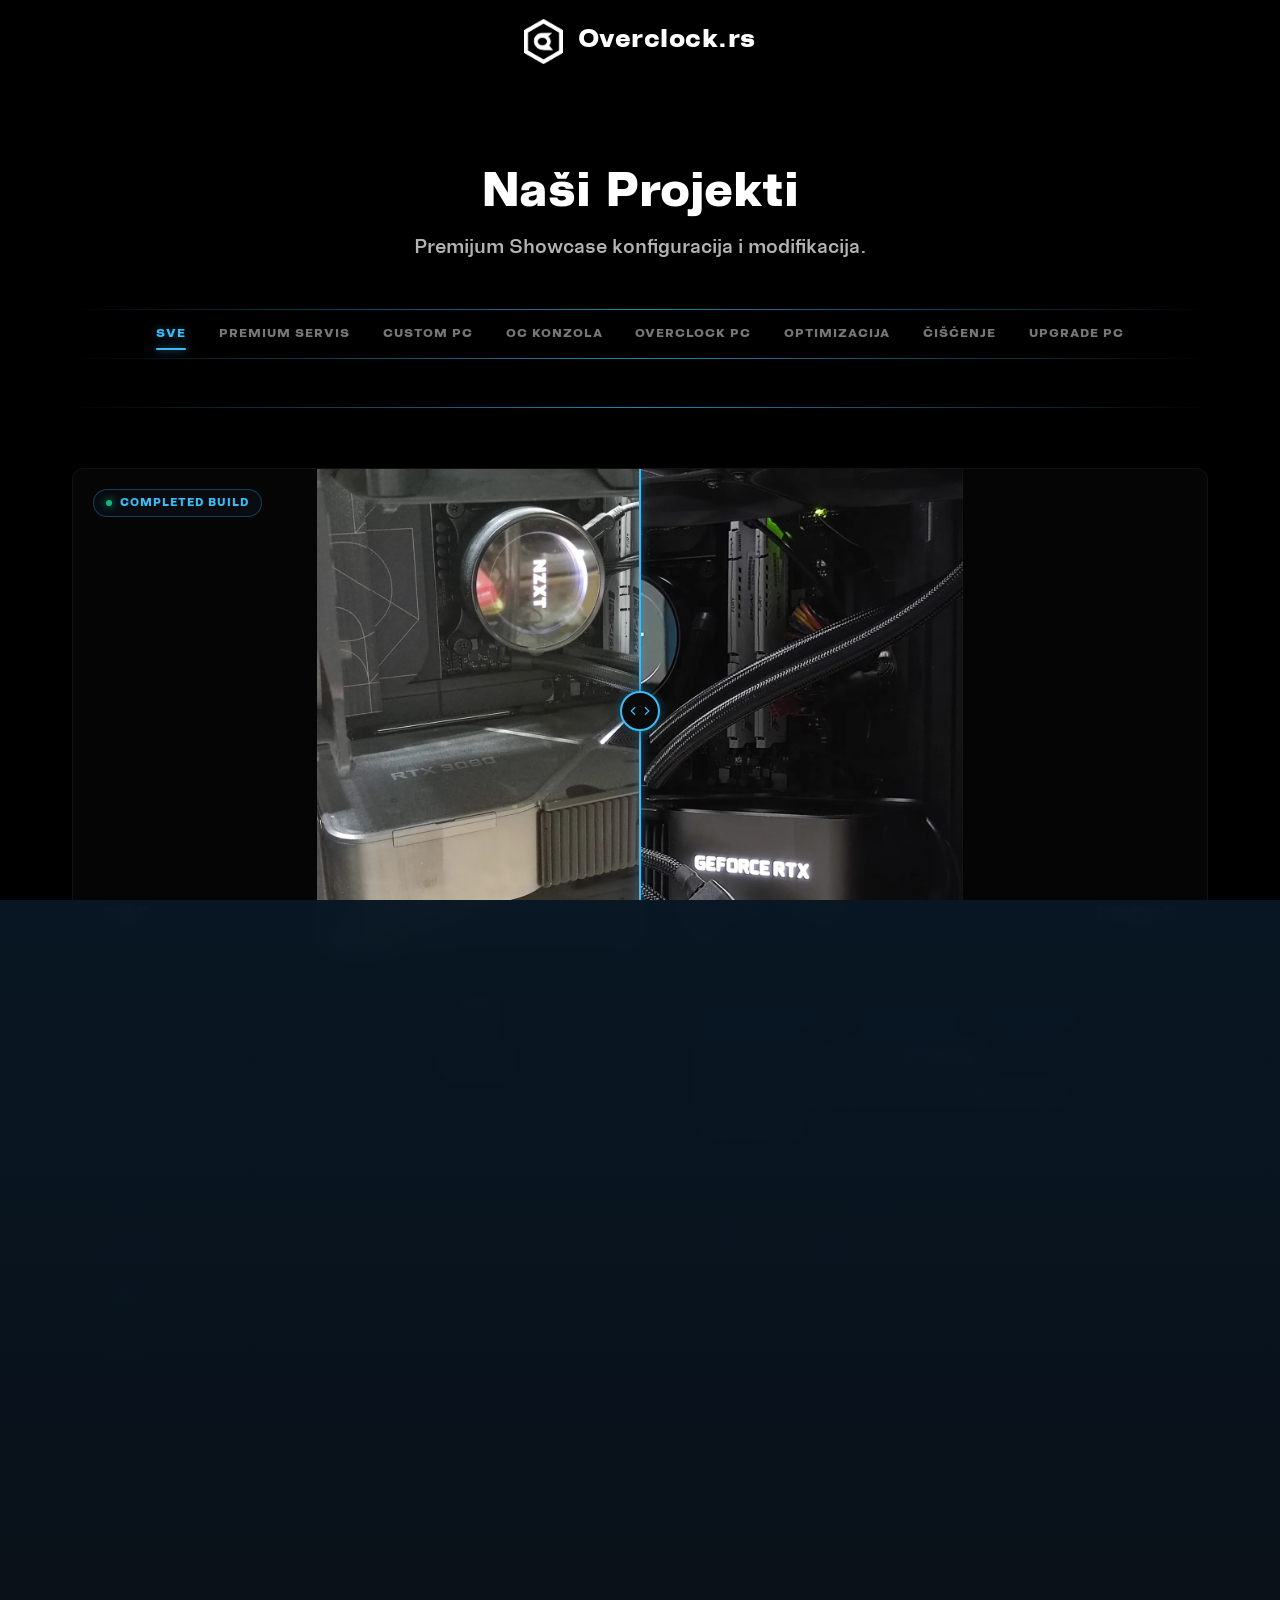
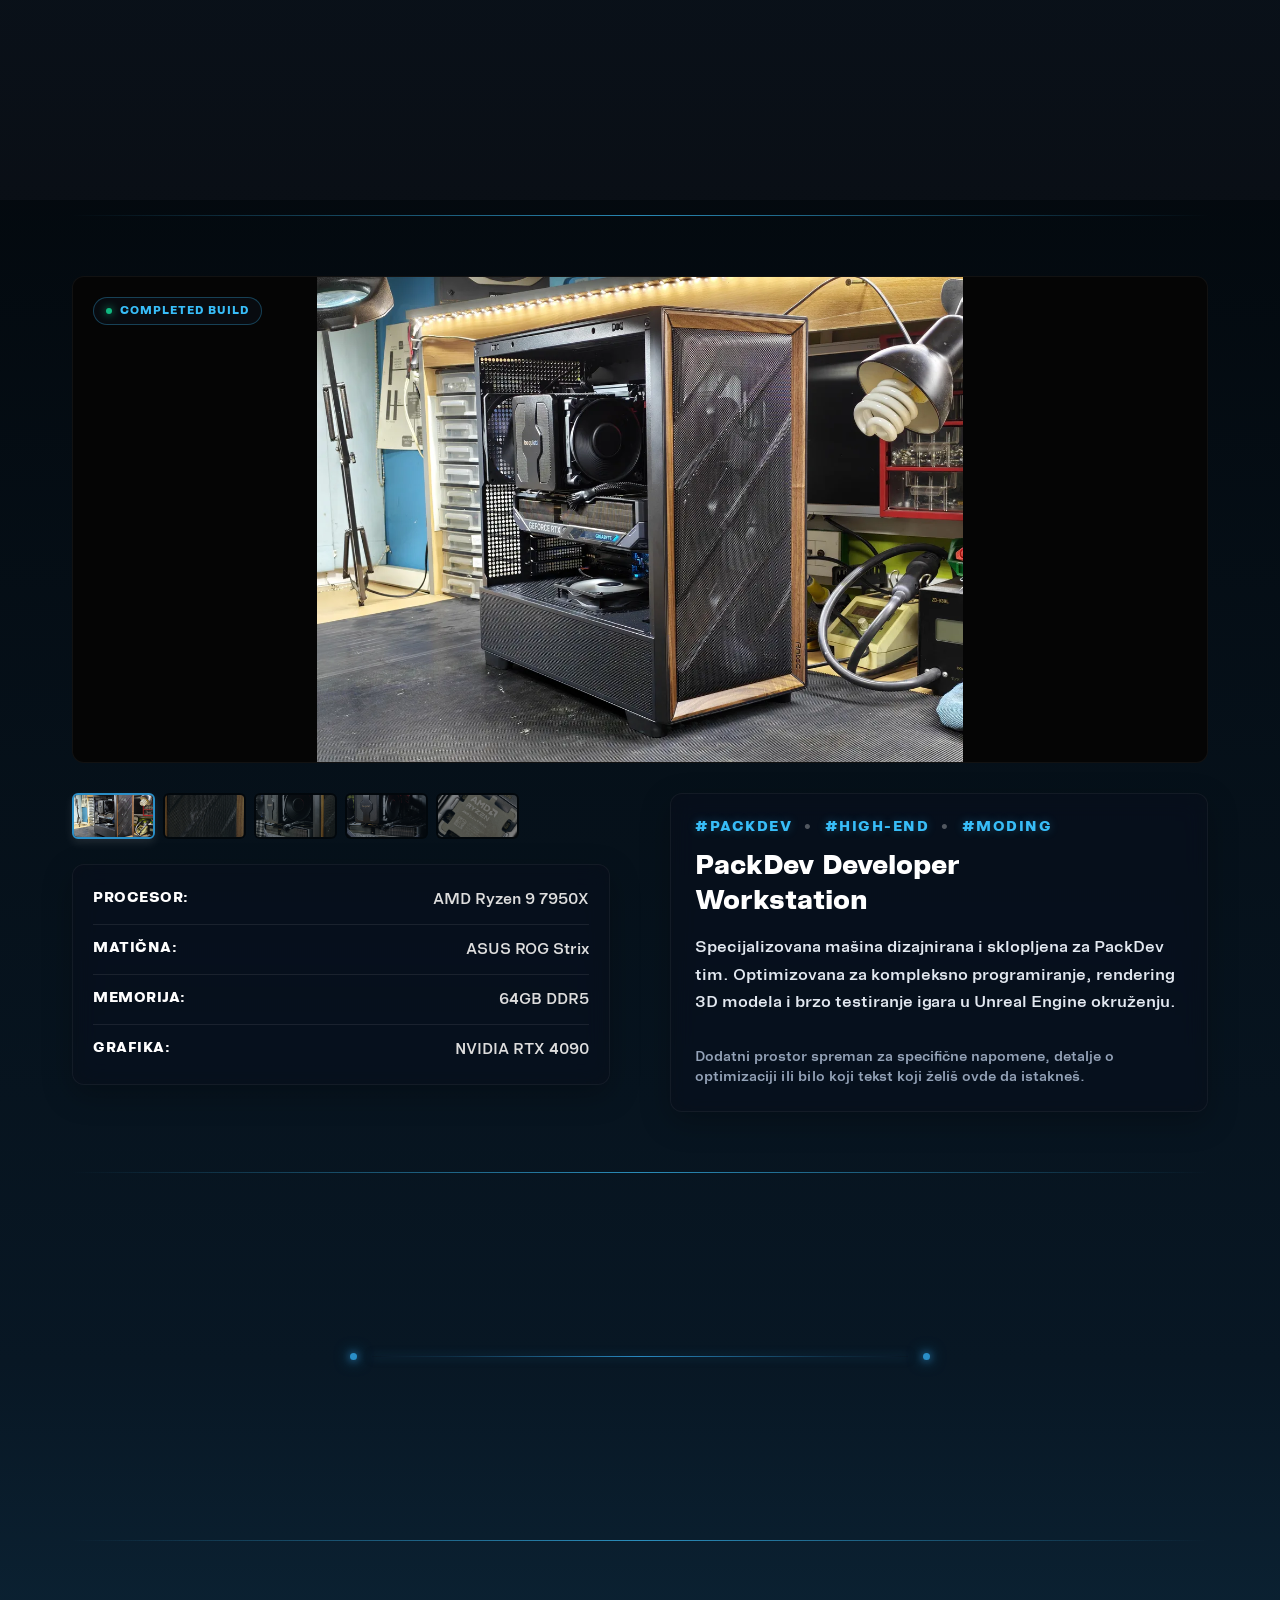
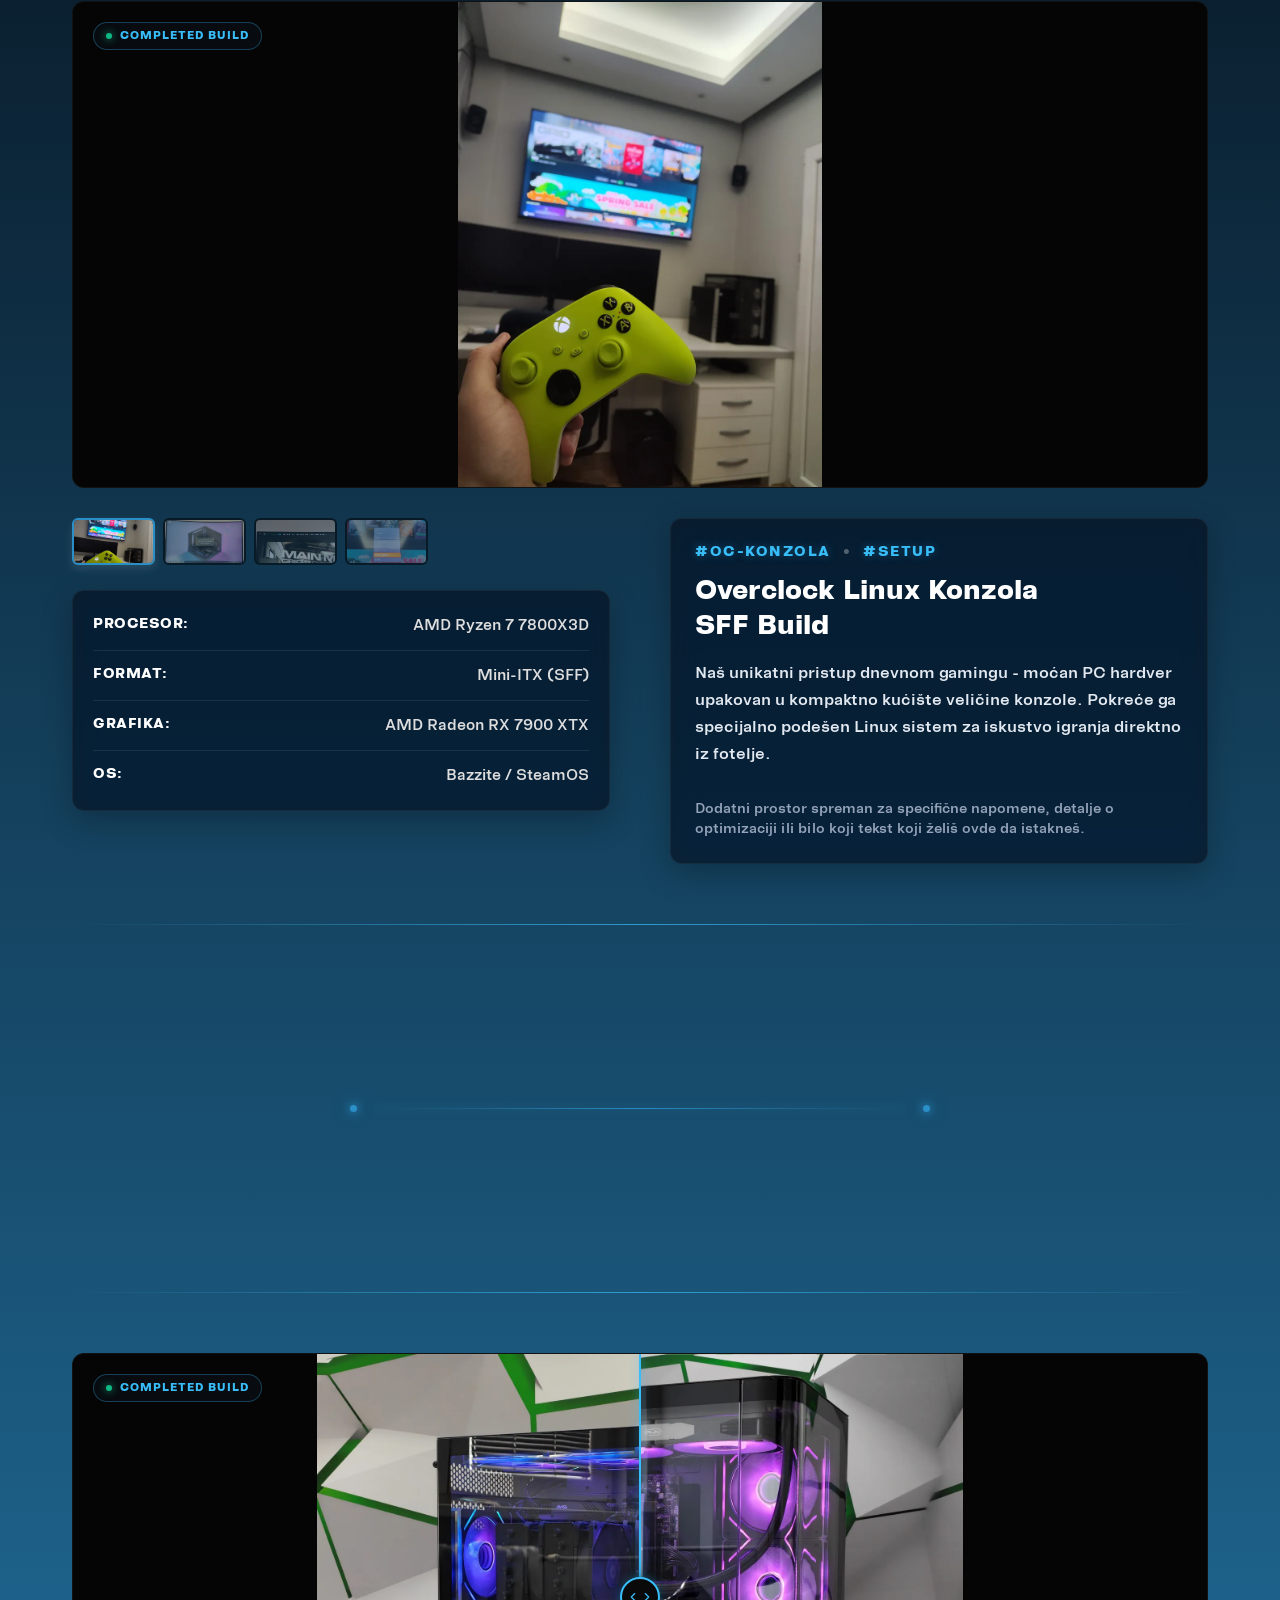
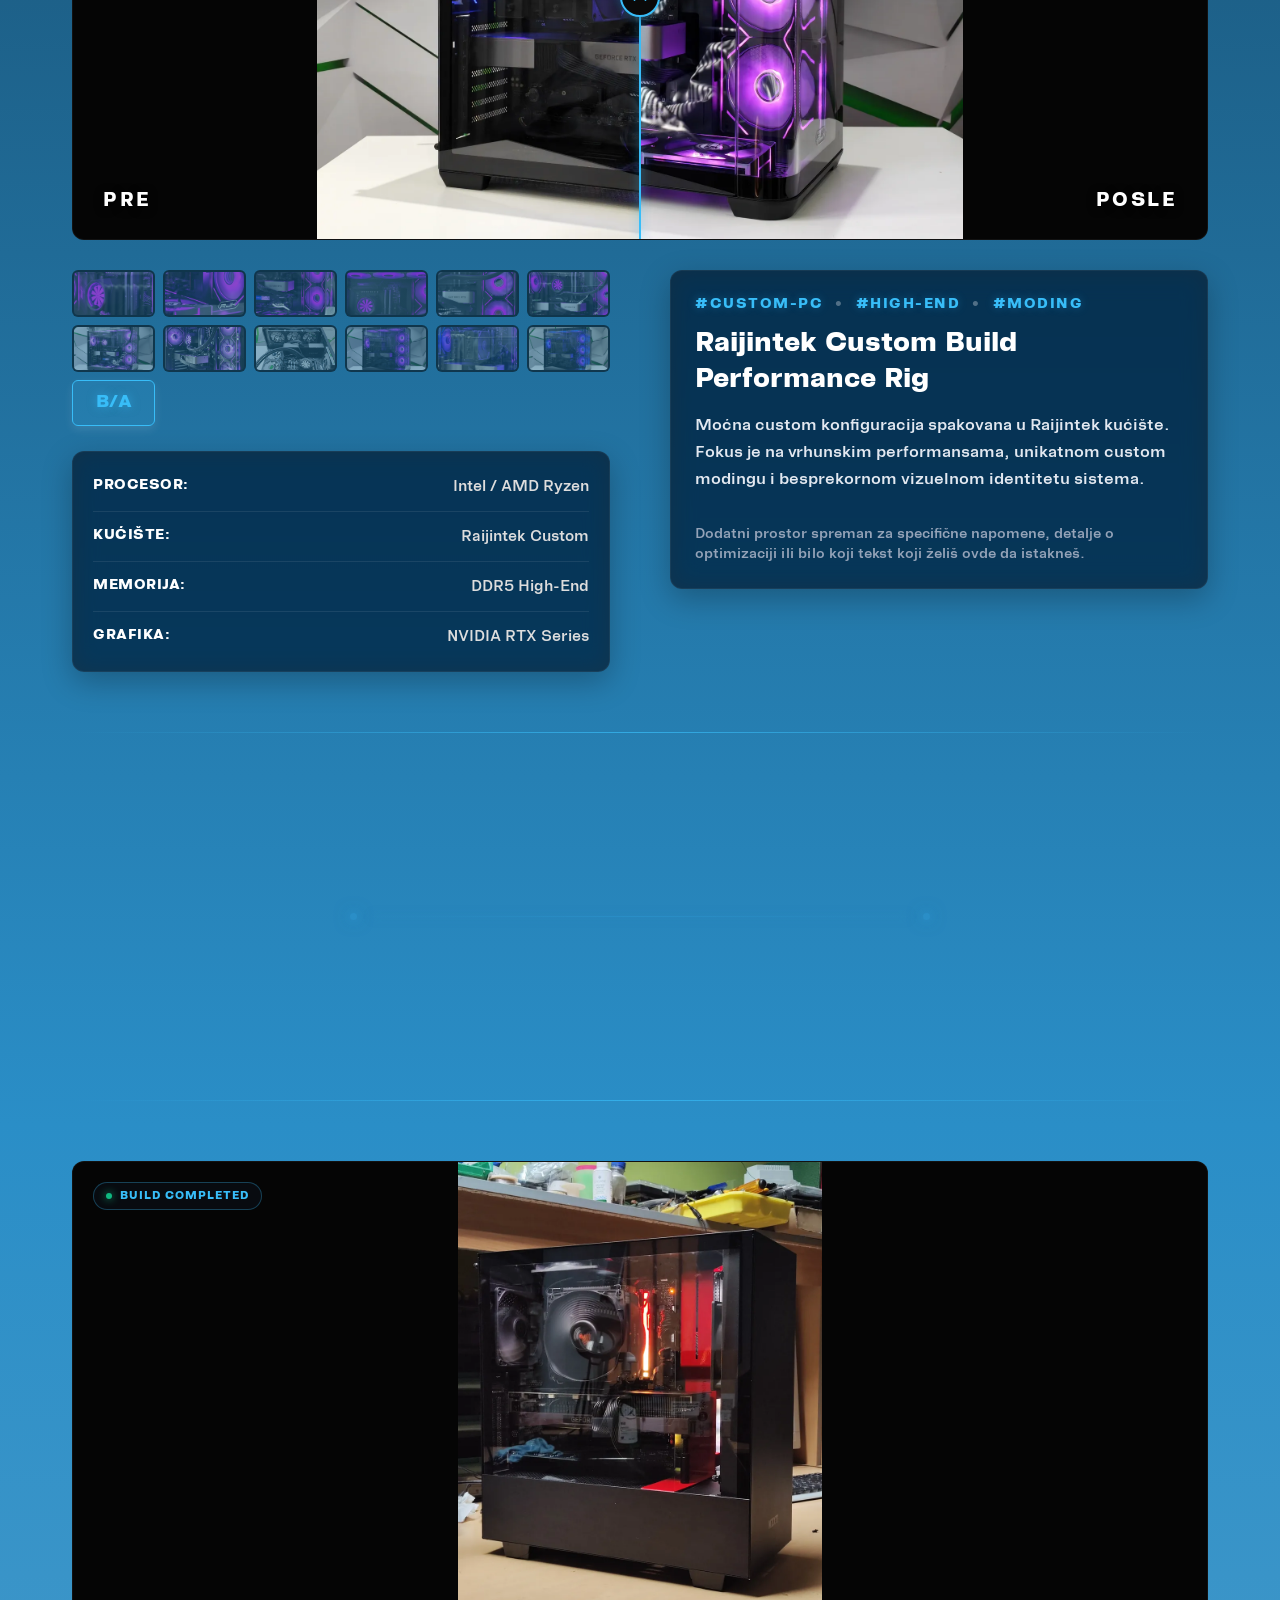
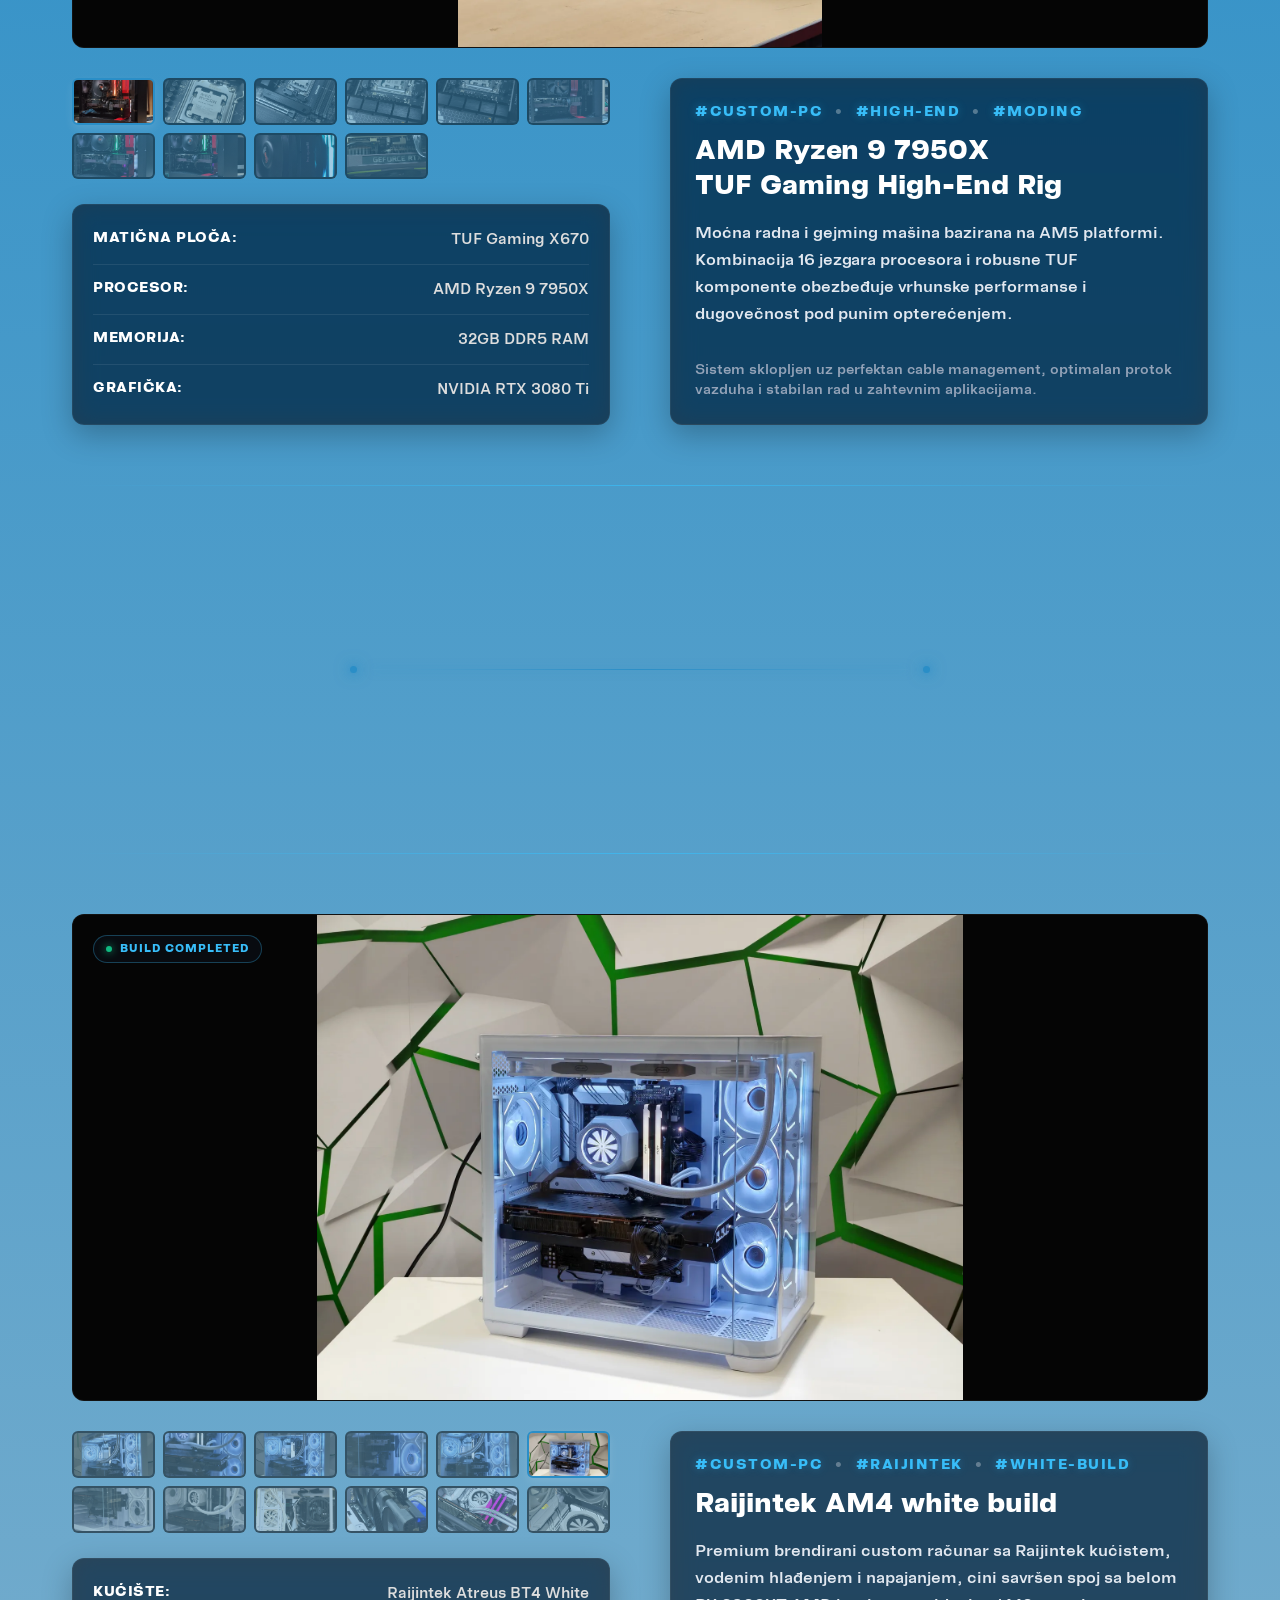
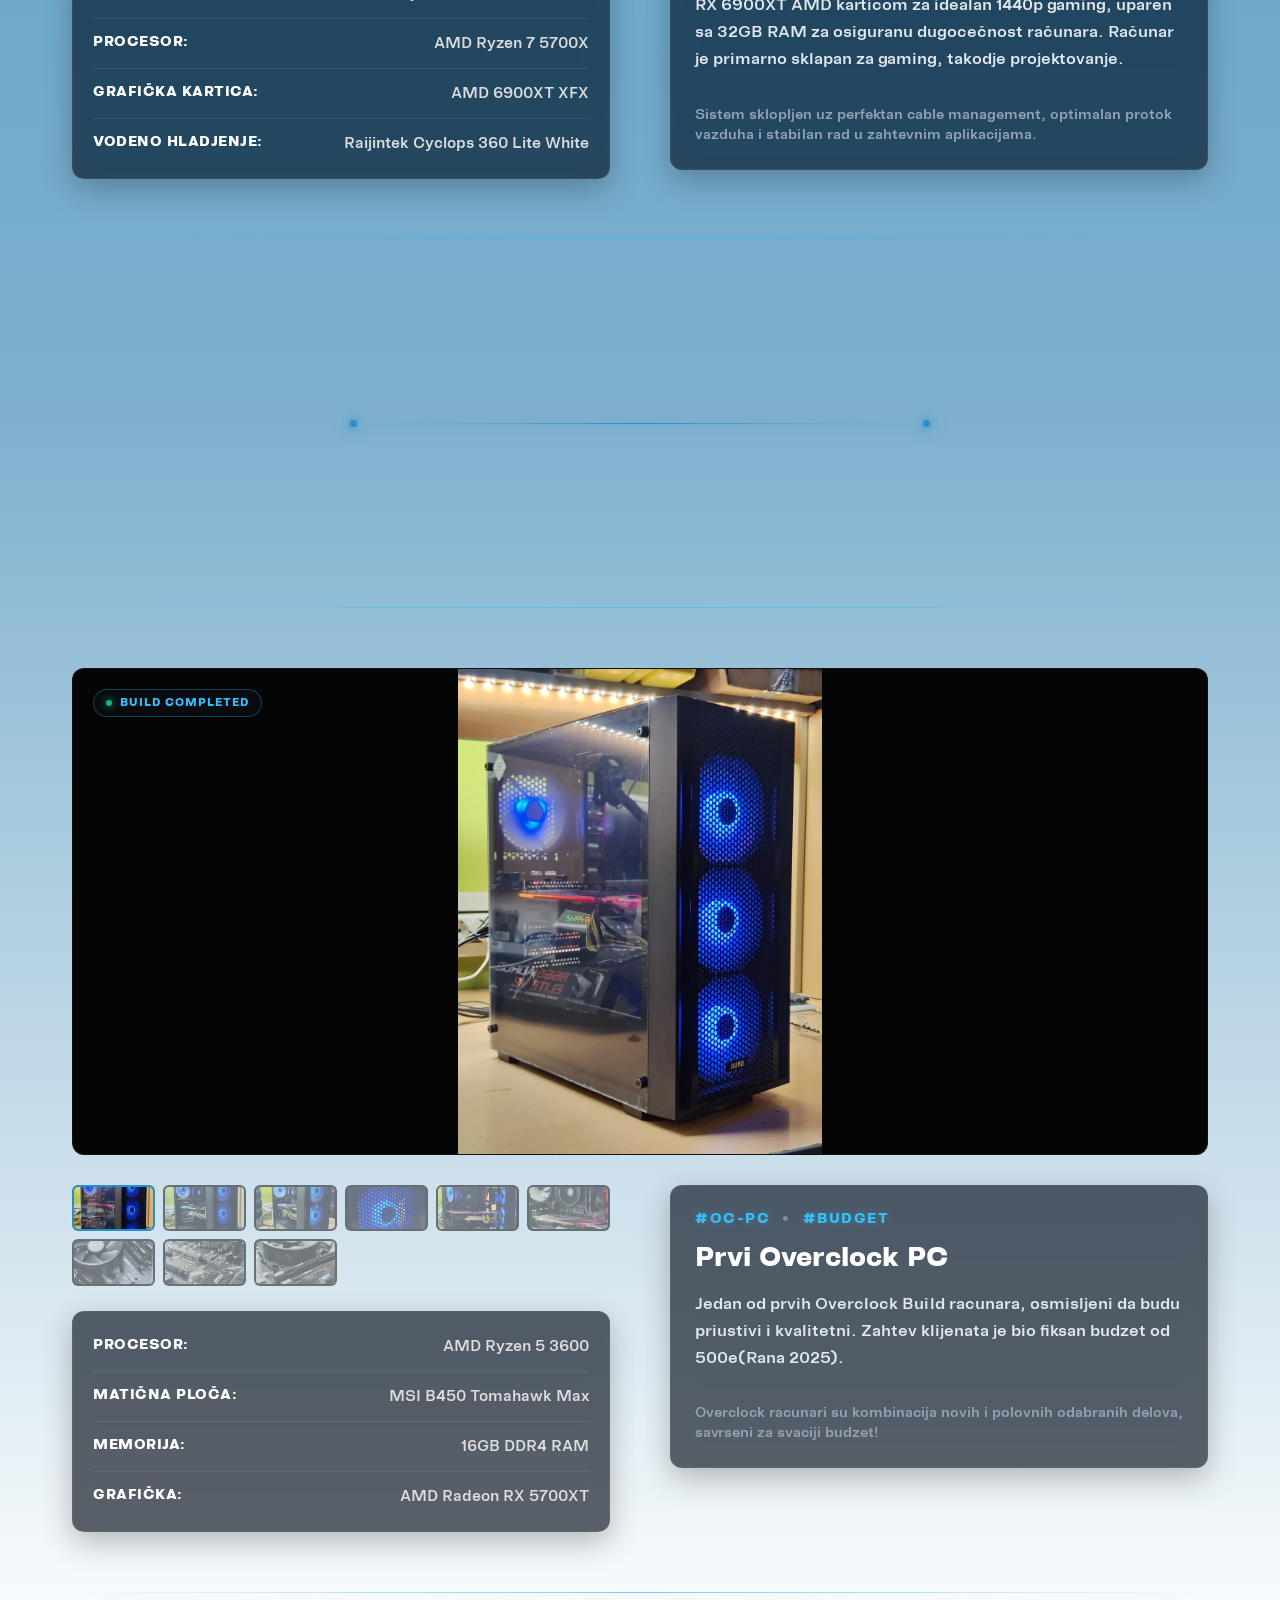
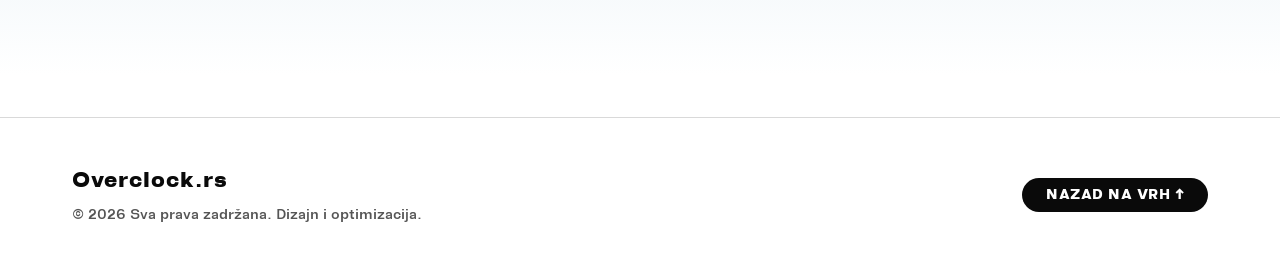
==== commit fa0984e2: "Fix 1.7" ====
--- a/gallery.html
+++ b/gallery.html
@@ -69,7 +69,7 @@
    <!-- FILTERI NAVIGACIJA -->
     <nav class="showcase-filters" id="showcase-filters-menu">
       
-      <!-- TOP BAR (Logo + X u istoj ravni) -->
+<!-- TOP BAR (Logo i X zaključani u istu ravan) -->
       <div class="mobile-menu-top">
         <div class="mobile-menu-brand">
           <img src="images/oc1.png" alt="Overclock Logo">
--- a/css/mobilegallery.css
+++ b/css/mobilegallery.css
@@ -1,5 +1,3 @@
-
-
 /* =========================================
    OVERCLOCK.RS - MOBILE GALLERY OPTIMIZATION
    (100% CLEAN - NO !IMPORTANT FLAGS)
@@ -25,27 +23,32 @@
     display: flex;
     justify-content: space-between;
     align-items: center;
-    padding: 1rem 1.2rem;
-  }
-
+    padding: 0.8rem 1.2rem;
+  }
+
+  /* Savršeno centriranje slike i teksta na glavnoj navigaciji */
   #hero .nav-brand {
-    display: flex;
+    display: inline-flex;
     align-items: center;
     gap: 10px;
+    text-decoration: none;
   }
 
   #hero .showcase-logo {
     height: 32px;
+    width: auto;
     display: block;
     margin: 0;
   }
 
   #hero .logo-text {
     font-size: 1.35rem;
-    line-height: 1;
-    margin: 0;
-    padding-top: 3px;
+    font-weight: 800;
+    line-height: 32px; /* Apsolutno poravnato sa visinom vodoravne ose logo slike */
+    margin: 0;
+    padding: 0;
     display: block;
+    color: #ffffff;
   }
 
   #hero .mobile-nav-toggle {
@@ -58,7 +61,7 @@
     border: none;
     cursor: pointer;
     padding: 0;
-    margin-top: 2px;
+    margin: 0;
     z-index: 1001;
   }
 
@@ -129,7 +132,6 @@
     align-items: stretch;
     padding: 0;
     border: none;
-    /* Jasnije vidljiva plava linija sa leve strane panela */
     border-left: 1px solid rgba(56, 189, 248, 0.6);
     box-shadow: -15px 0 40px rgba(0, 0, 0, 0.95);
     transition: right 0.4s cubic-bezier(0.16, 1, 0.3, 1);
@@ -140,26 +142,29 @@
     right: 0;
   }
 
-/* Gornji deo menija - sada sa istom elegantnom linijom kao na dnu */
+  /* Gornji bar menija: Flexbox zaključava Logo i X u tačnu horizontalnu ravan */
   #hero .mobile-menu-top {
     position: relative;
     display: flex;
     justify-content: center;
     align-items: center;
-    padding: 25px 20px 15px 20px;
-    width: 100%;
+    min-height: 65px;
+    padding: 10px 20px;
+    width: 100%;
+    box-sizing: border-box;
     border-bottom: 1px solid;
     border-image: linear-gradient(90deg, transparent 0%, rgba(56, 189, 248, 0.4) 50%, transparent 100%) 1;
   }
 
   #hero .mobile-menu-brand {
     display: flex;
+    align-items: center;
     justify-content: center;
-    align-items: center;
+    margin: 0;
   }
 
   #hero .mobile-menu-brand img {
-    height: 36px;
+    height: 34px;
     width: auto;
     display: block;
   }
@@ -172,13 +177,14 @@
     background: transparent;
     border: none;
     color: #ffffff;
-    font-size: 2.2rem;
+    font-size: 2rem;
     line-height: 1;
     cursor: pointer;
     z-index: 2010;
-  }
-
-  /* Tekst "Kategorije Projekata" - poravnat levo, bliže tagovima i uvučen */
+    margin: 0;
+    padding: 0;
+  }
+
   #hero .mobile-menu-header {
     display: block;
     text-align: left;
@@ -187,17 +193,17 @@
     font-weight: 800;
     text-transform: uppercase;
     letter-spacing: 1.5px;
-    margin: 20px 20px 8px 20px; /* Približeno tagovima dole */
+    margin: 20px 20px 8px 20px;
     padding: 0;
     border: none;
   }
 
-  /* CYBER DUGMIĆI - Suženi sa strane (marigin/padding) uz očuvan kontejner */
+  /* CYBER DUGMIĆI - Sa linijom koja tačno prati dužinu slova */
   #hero .filter-btn {
-    width: calc(100% - 30px); /* Suženo polje za dugme sa obe strane */
-    margin: 0 auto; /* Centrirano unutar kontejnera */
-    text-align: left; /* Poravnanje teksta unutar dugmeta */
-    padding: 14px 16px;
+    width: calc(100% - 40px);
+    margin: 0 auto;
+    text-align: left;
+    padding: 14px 0;
     font-size: 0.8rem;
     font-weight: 700;
     letter-spacing: 1.2px;
@@ -209,7 +215,12 @@
     border-image: linear-gradient(90deg, transparent 0%, rgba(56, 189, 248, 0.25) 50%, transparent 100%) 1;
     transition: all 0.3s ease;
     position: relative;
-    border-radius: 6px; /* Blago zaobljeni uvučeni dugmići */
+  }
+
+  #hero .filter-btn span {
+    position: relative;
+    display: inline-block; /* Obezbeđuje da linija uzima tačnu širinu slova */
+    padding-bottom: 4px;
   }
 
   #hero .filter-btn:first-of-type {
@@ -222,27 +233,24 @@
     border-image: linear-gradient(90deg, transparent 0%, rgba(56, 189, 248, 0.25) 50%, transparent 100%) 1;
   }
 
-  /* Aktivni tag */
   #hero .filter-btn.active {
-    background: rgba(56, 189, 248, 0.08);
     color: #38bdf8;
     text-shadow: 0 0 10px rgba(56, 189, 248, 0.4);
   }
 
-  /* Plava linijica na aktivnom tagu sa leve strane (cyber stil) ili na dnu */
-  #hero .filter-btn.active::after {
+  /* Plava linija podvučena direktno pod reči (od prvog do poslednjeg slova) */
+  #hero .filter-btn.active span::after {
     content: '';
     position: absolute;
-    bottom: 0;
-    left: 16px;
-    width: 35px;
+    bottom: -1px;
+    left: 0;
+    width: 100%;
     height: 2px;
     background: #38bdf8;
     box-shadow: 0 0 8px rgba(56, 189, 248, 0.8);
     border-radius: 2px;
   }
 
-/* Donja granica celog menija (Ovo je bila ona dobra linija sa slike) */
   #hero .showcase-filters::after {
     content: '';
     display: block;
@@ -424,8 +432,7 @@
     justify-content: center;
   }
 
-  /* Uklanjanje status značke sa mobilnog prikaza */
   #hero .showcase-status {
-    display: none !important;
+    display: none;
   }
 }
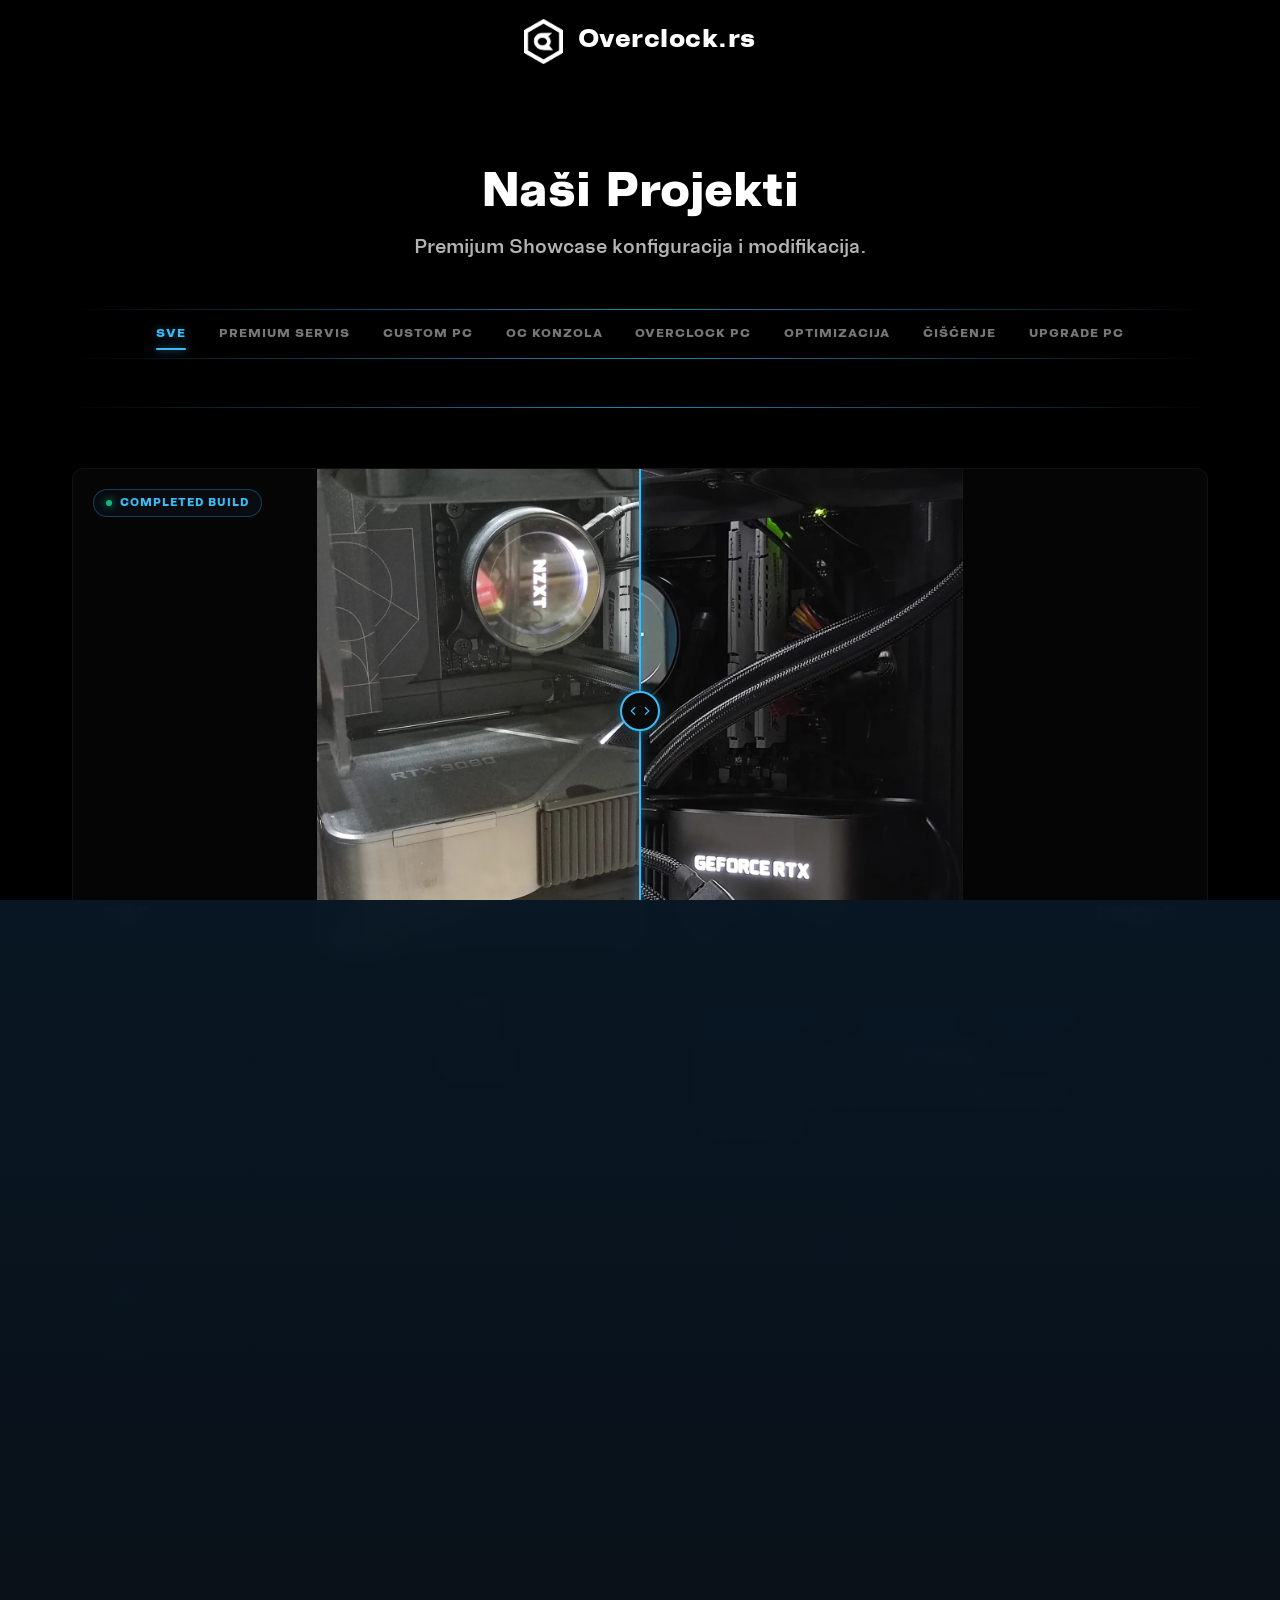
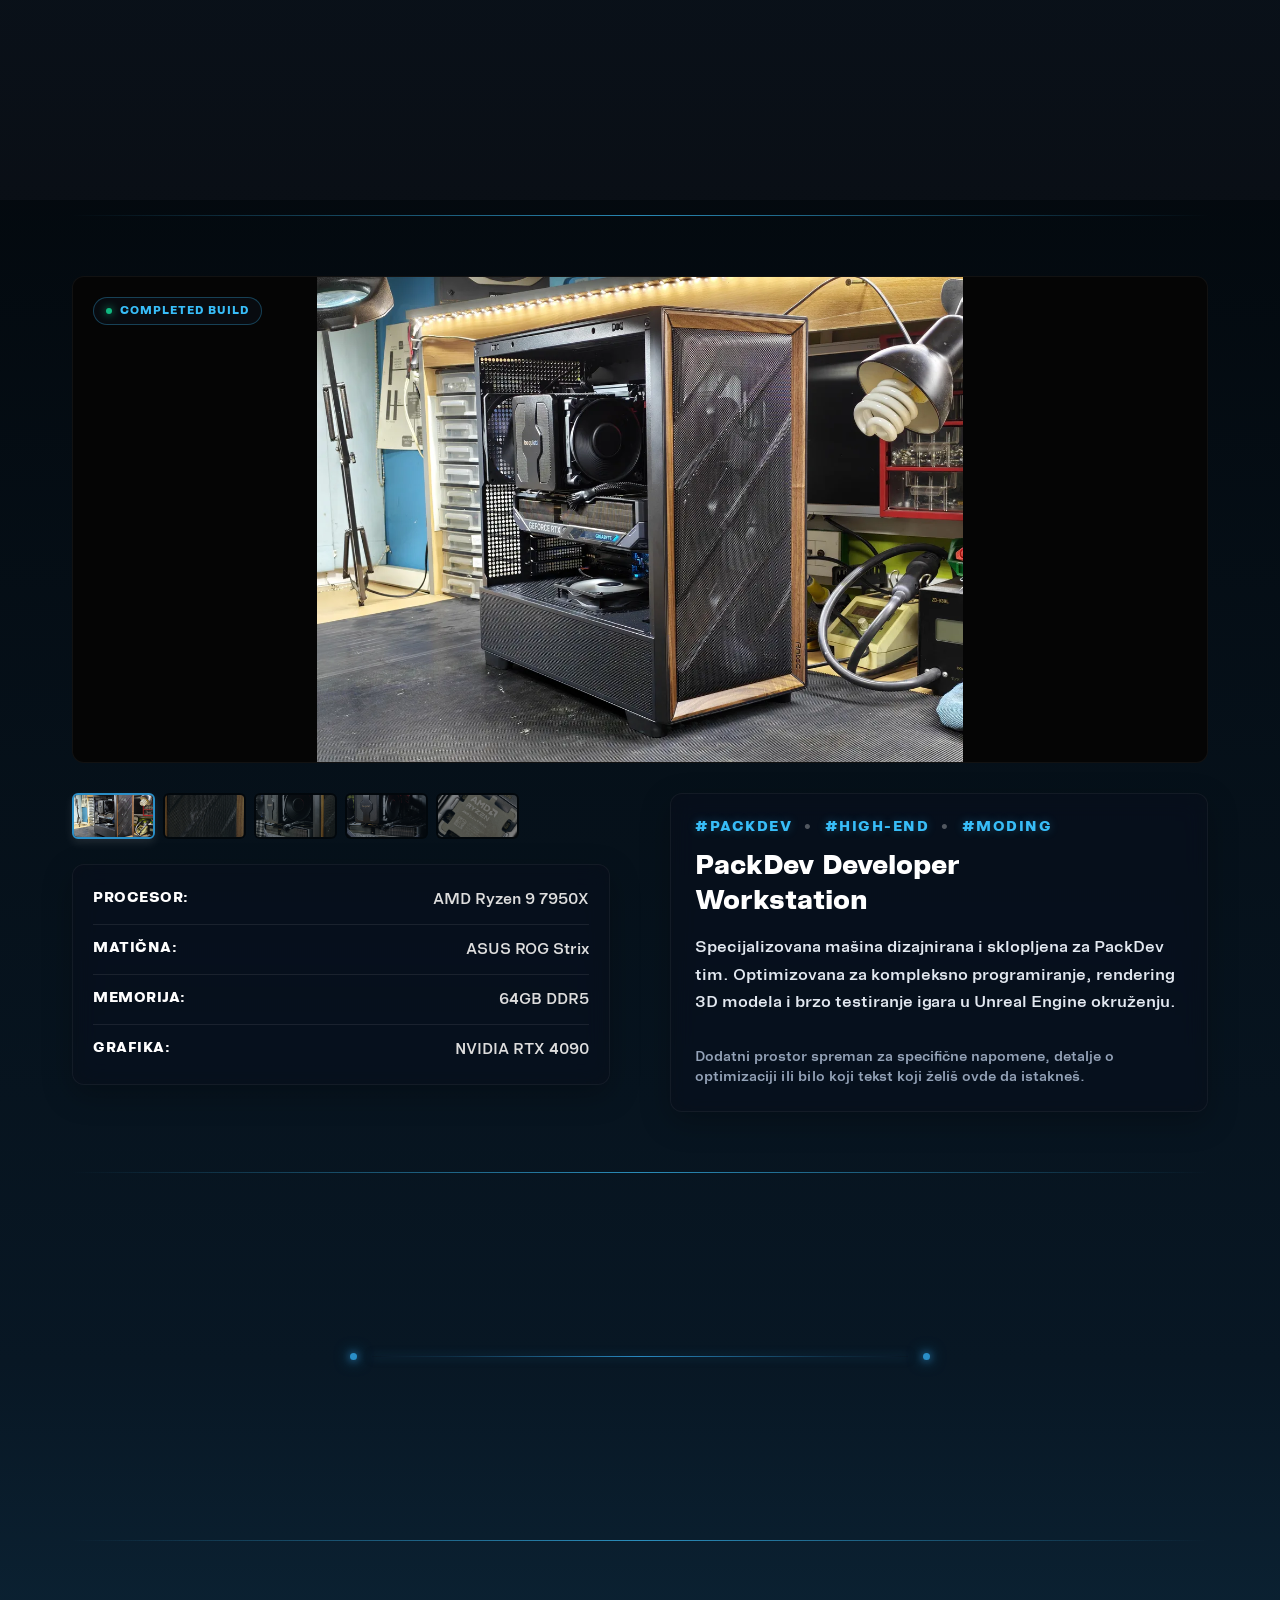
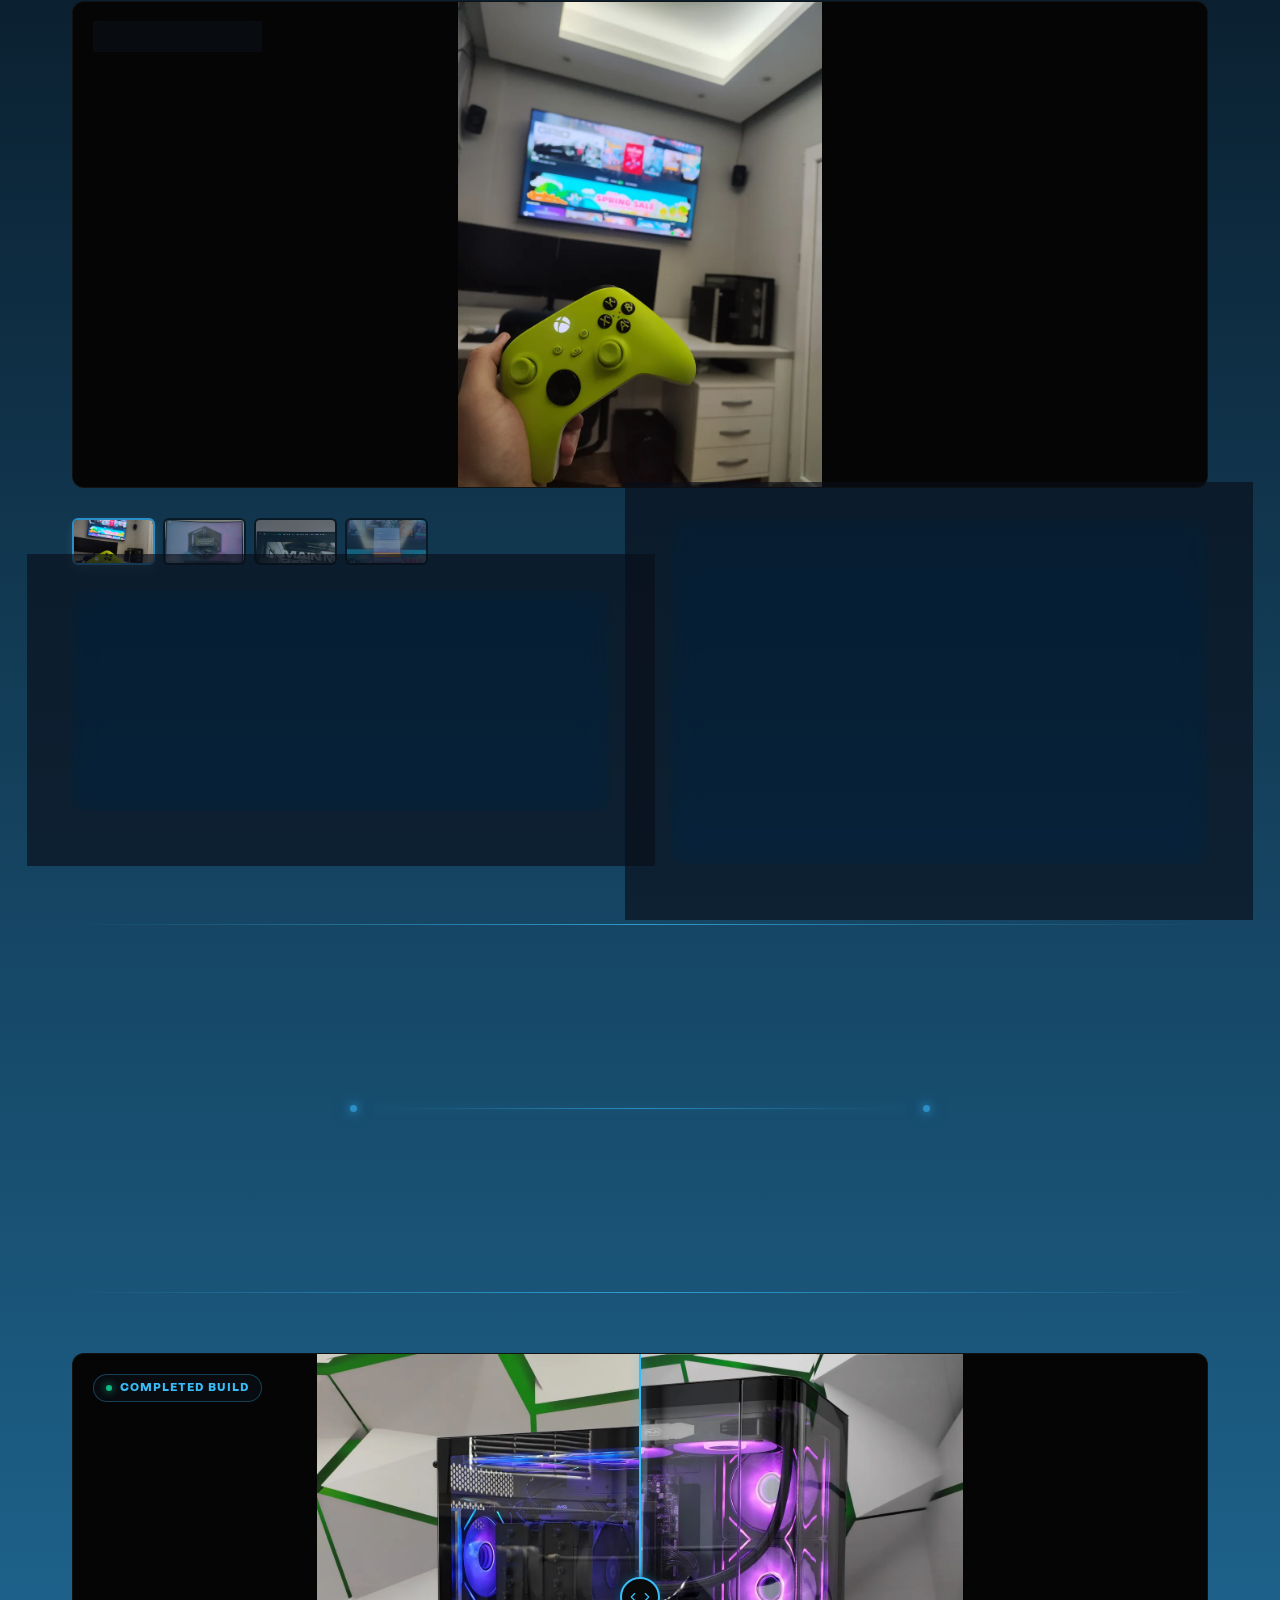
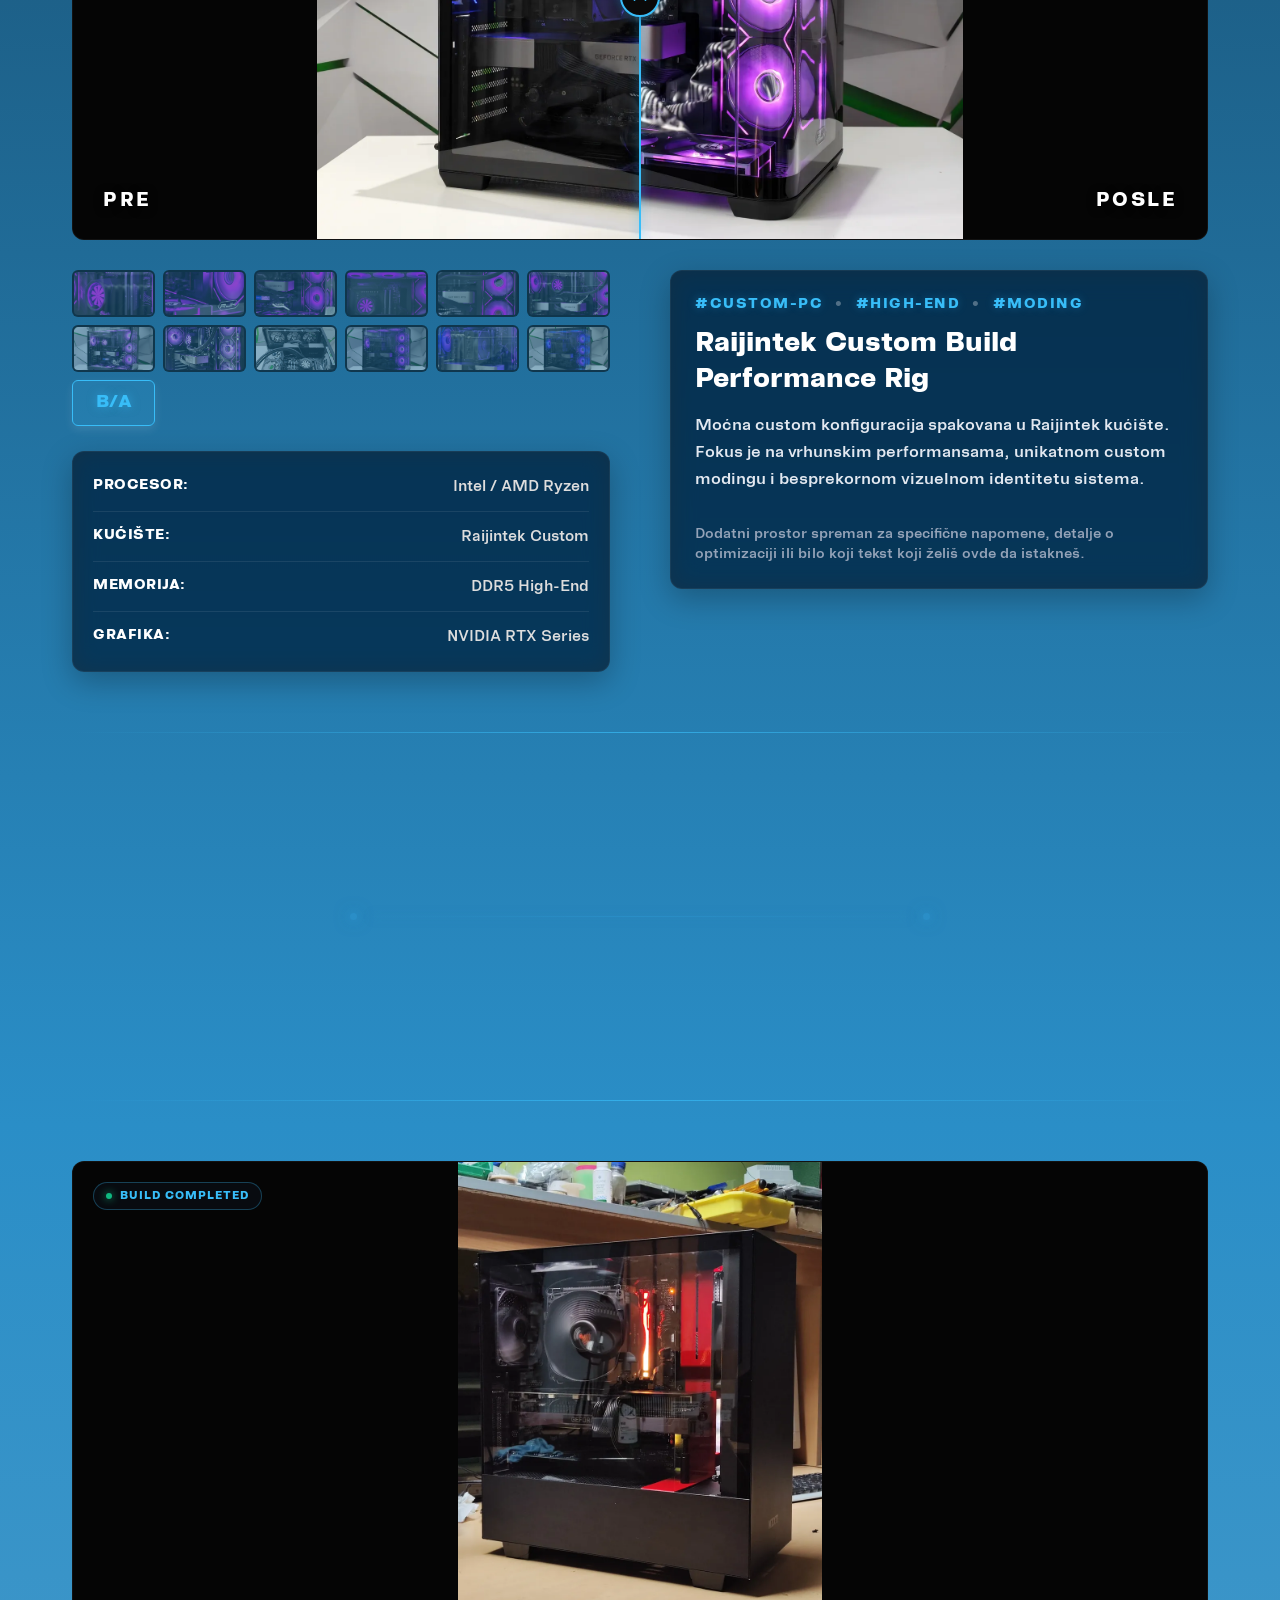
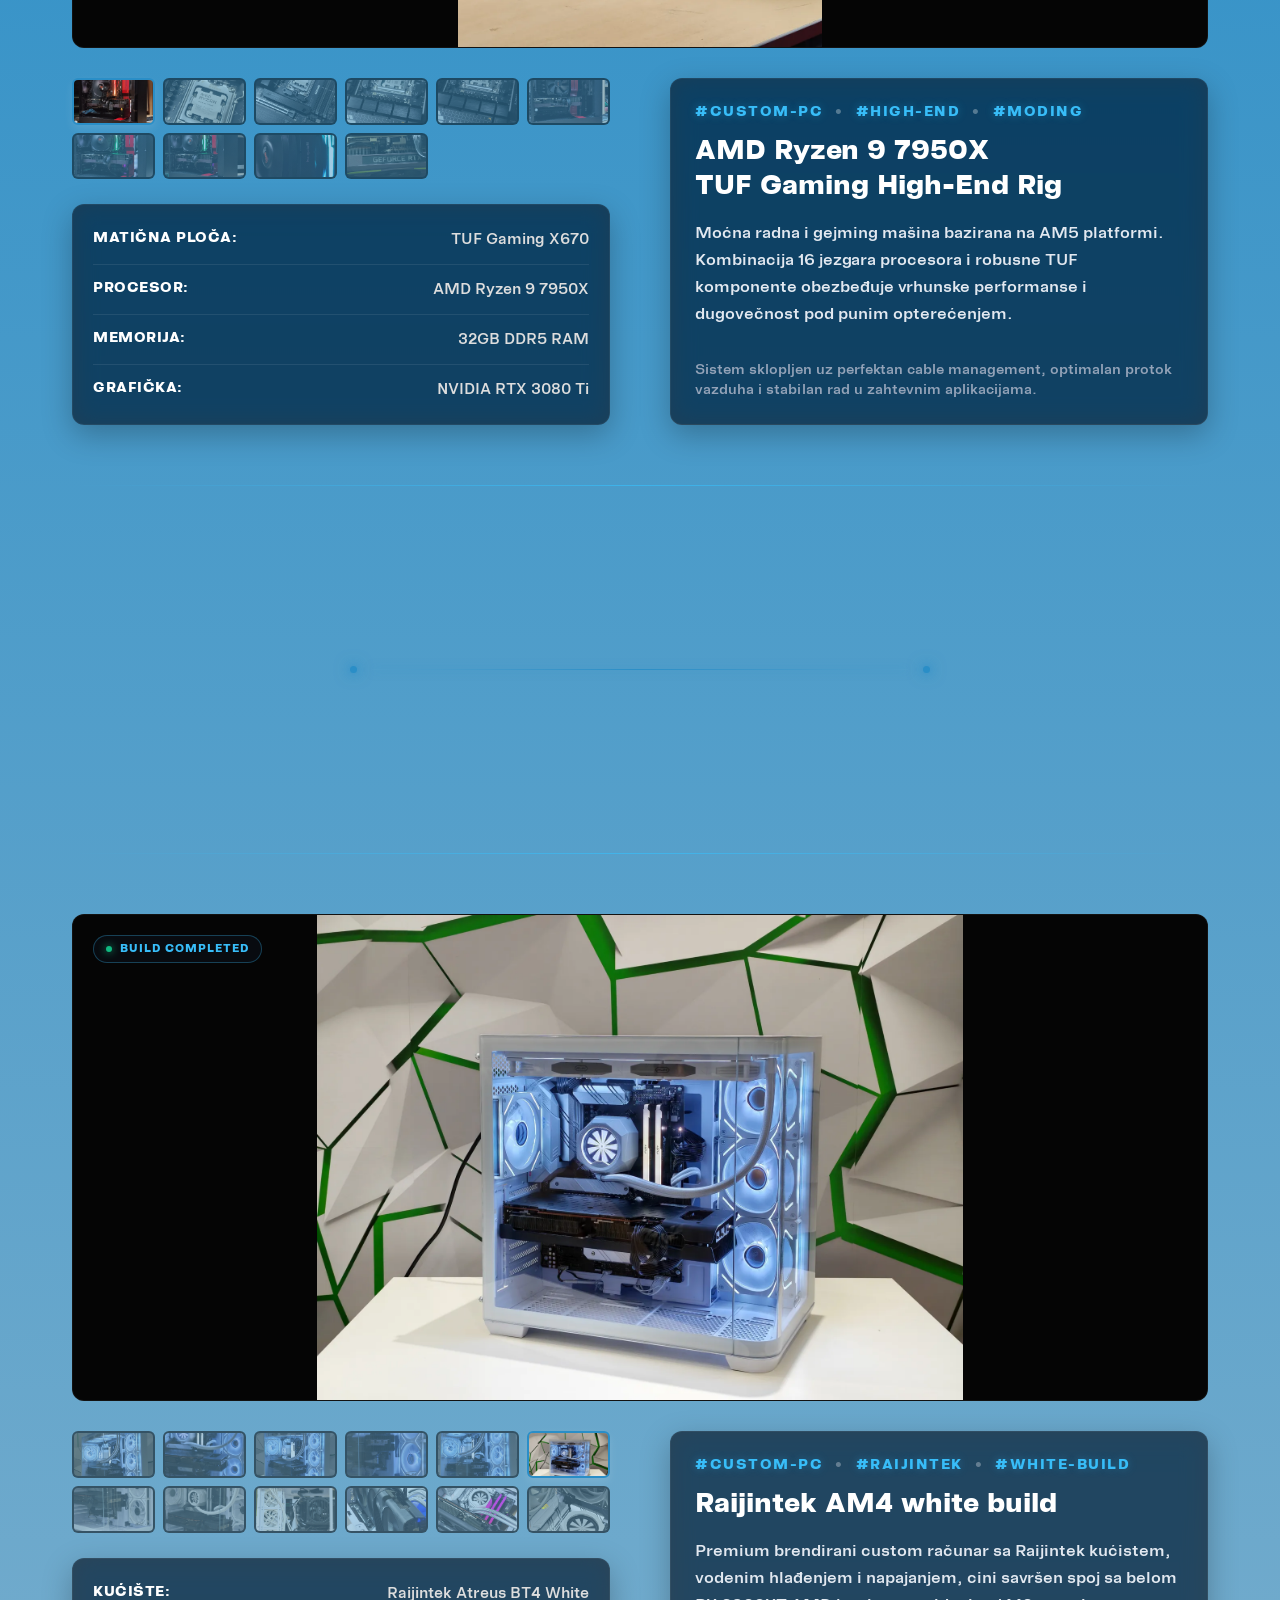
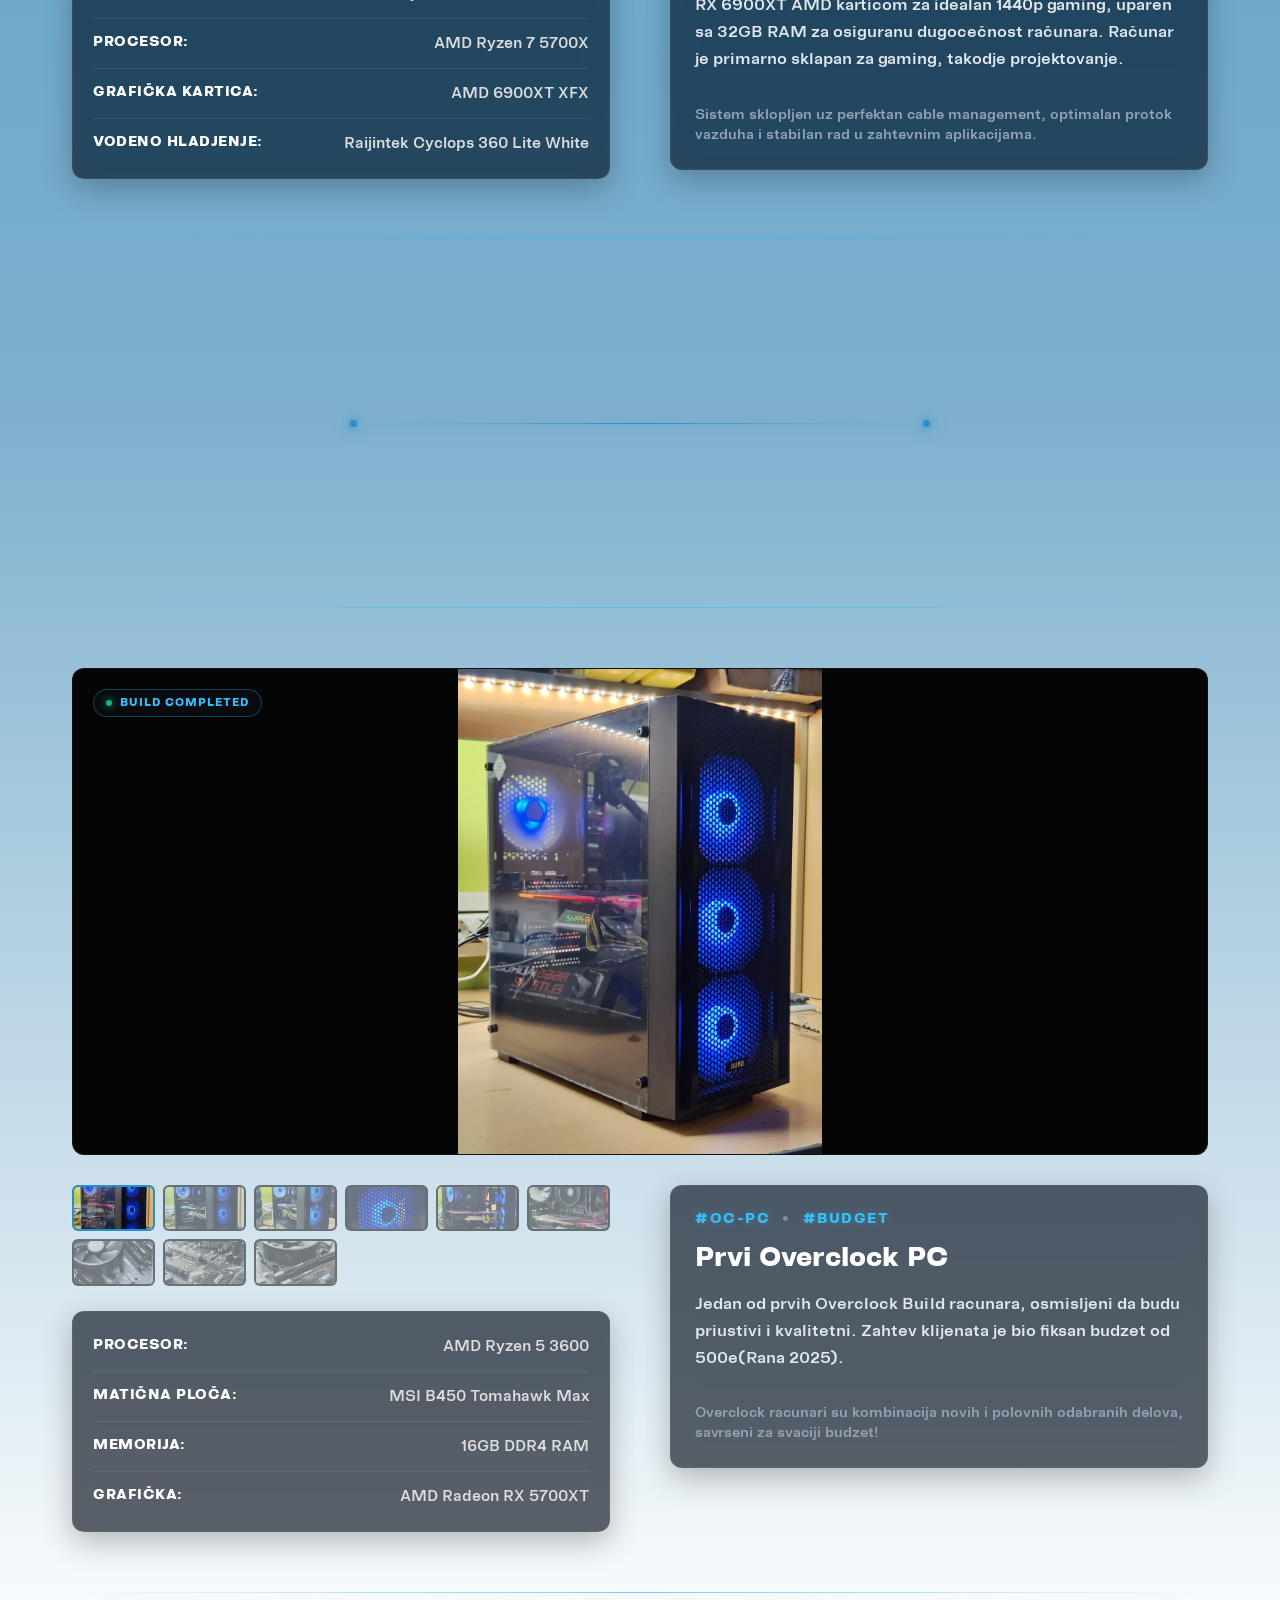
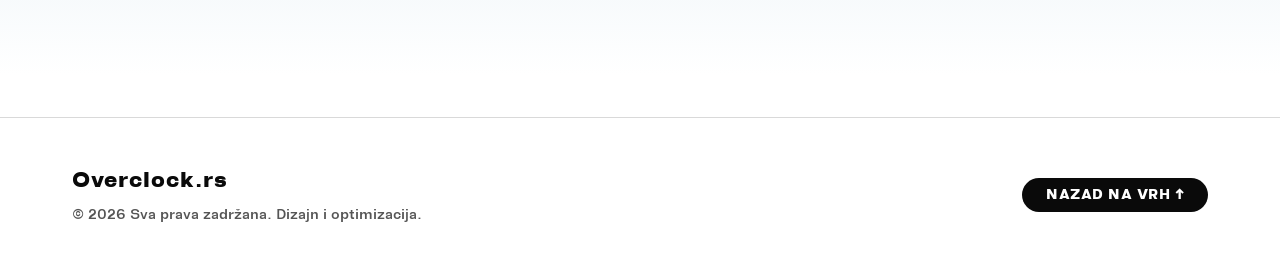
==== commit 00fddd33: "Fix 1.8" ====
--- a/gallery.html
+++ b/gallery.html
@@ -66,10 +66,8 @@
       <p>Premijum Showcase konfiguracija i modifikacija.</p>
     </div>
 
-   <!-- FILTERI NAVIGACIJA -->
+ <!-- FILTERI NAVIGACIJA -->
     <nav class="showcase-filters" id="showcase-filters-menu">
-      
-<!-- TOP BAR (Logo i X zaključani u istu ravan) -->
       <div class="mobile-menu-top">
         <div class="mobile-menu-brand">
           <img src="images/oc1.png" alt="Overclock Logo">
@@ -77,7 +75,6 @@
         <button class="mobile-filter-close" id="mobile-filter-close" aria-label="Zatvori">&times;</button>
       </div>
 
-      <!-- CENTRIRANI NASLOV -->
       <div class="mobile-menu-header">Kategorije Projekata</div>
 
       <button class="filter-btn active" data-tag="all">Sve</button>
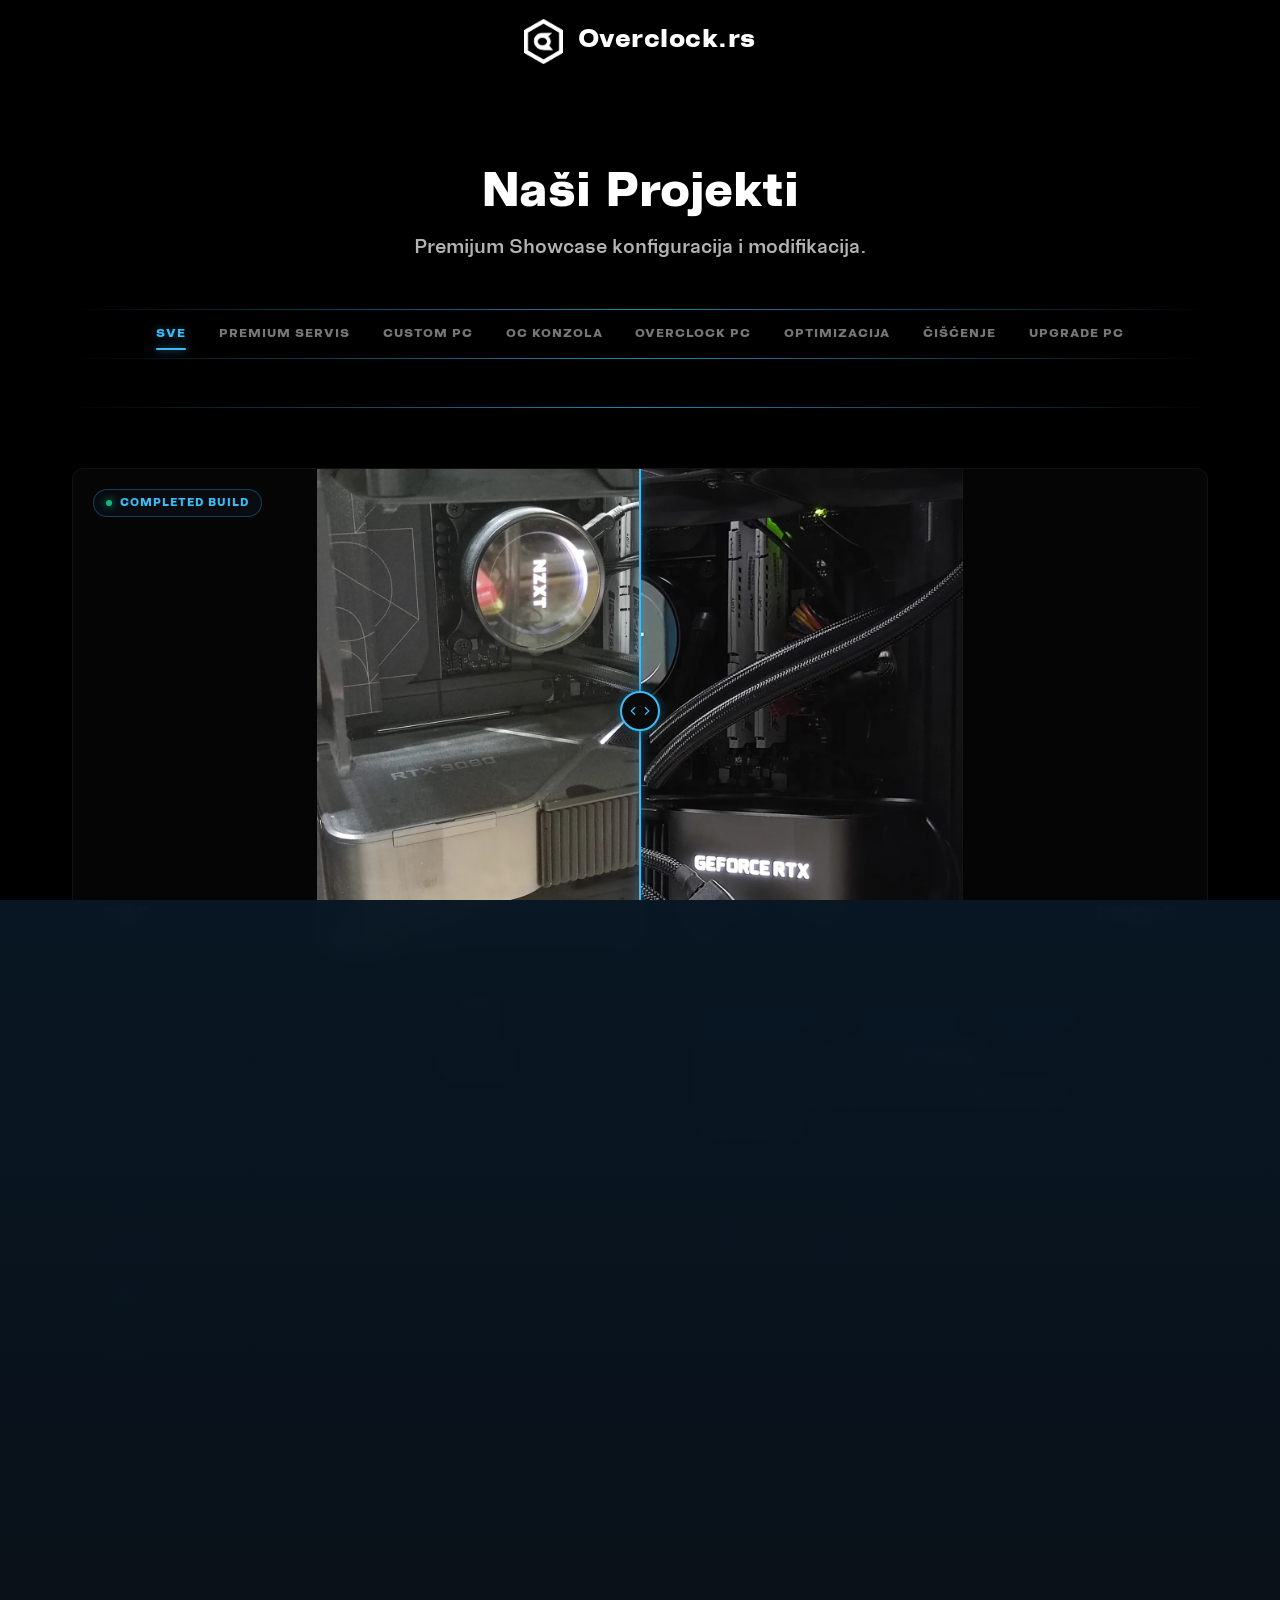
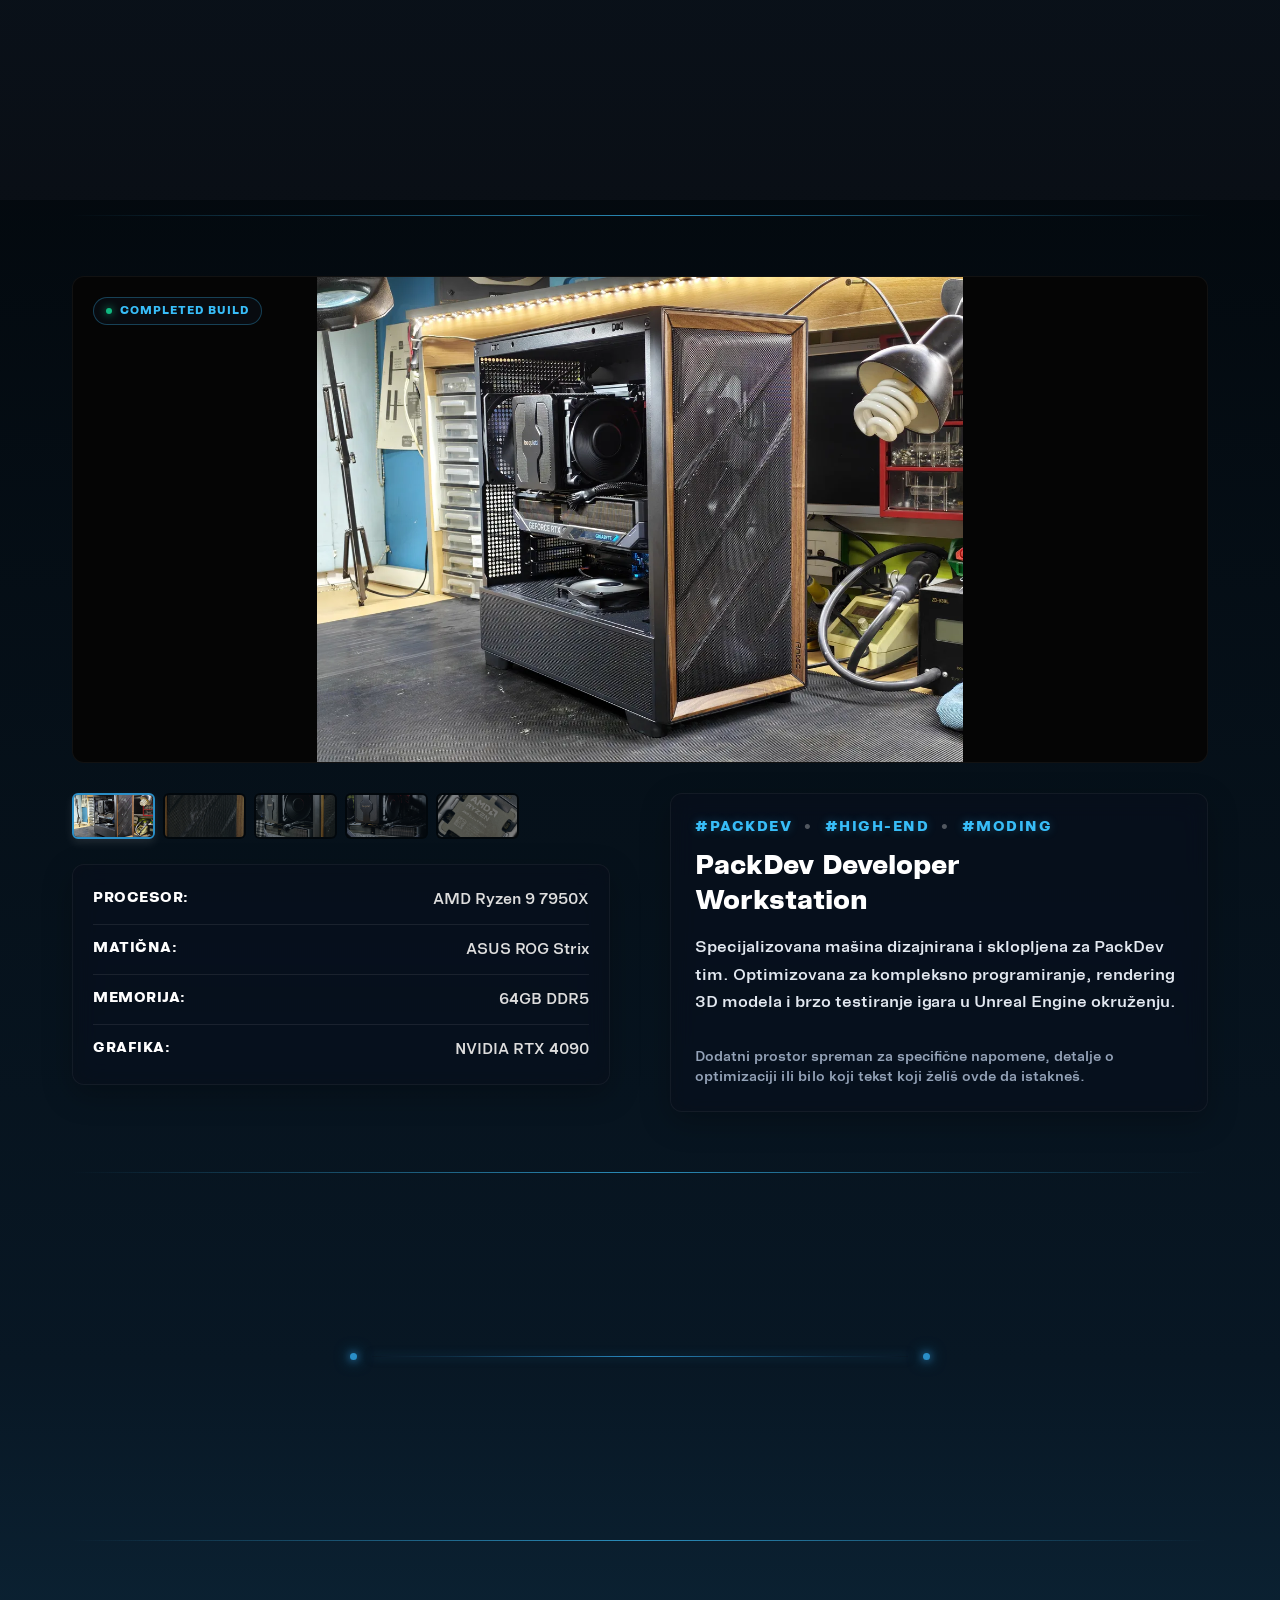
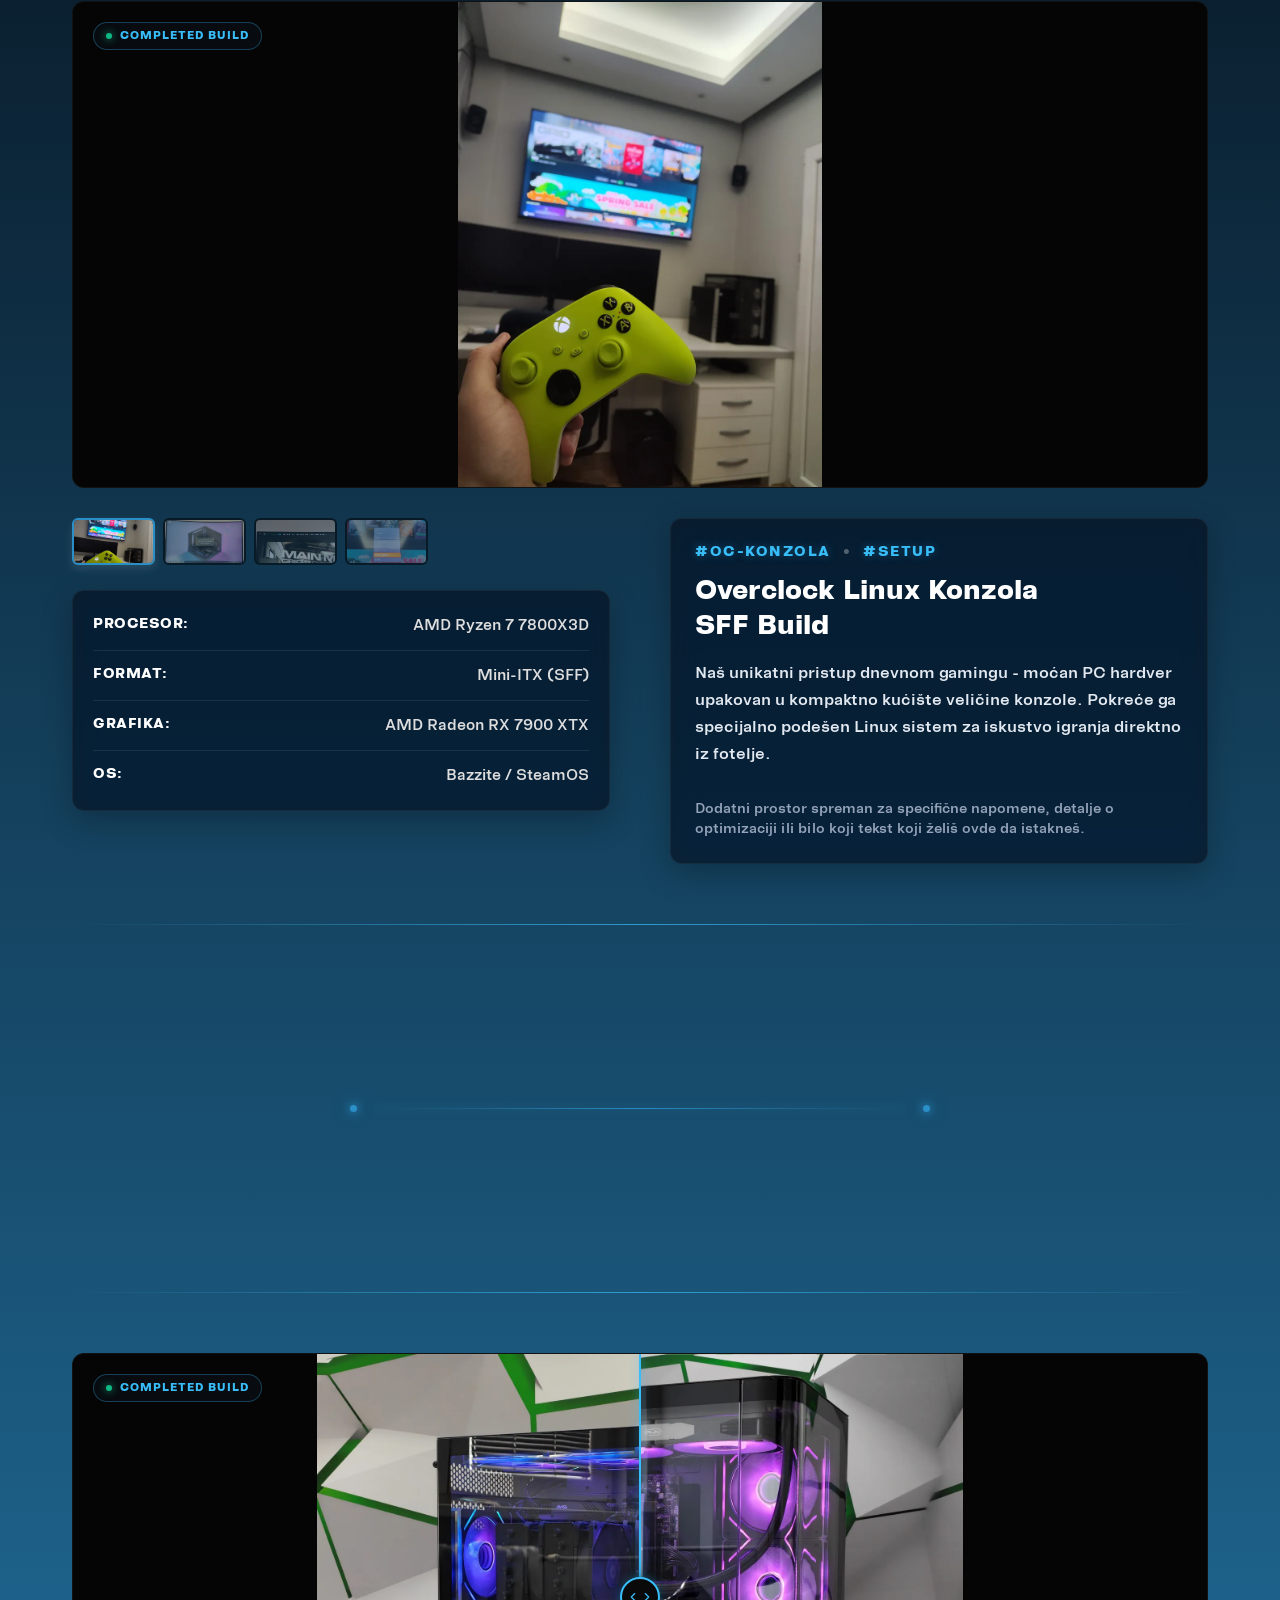
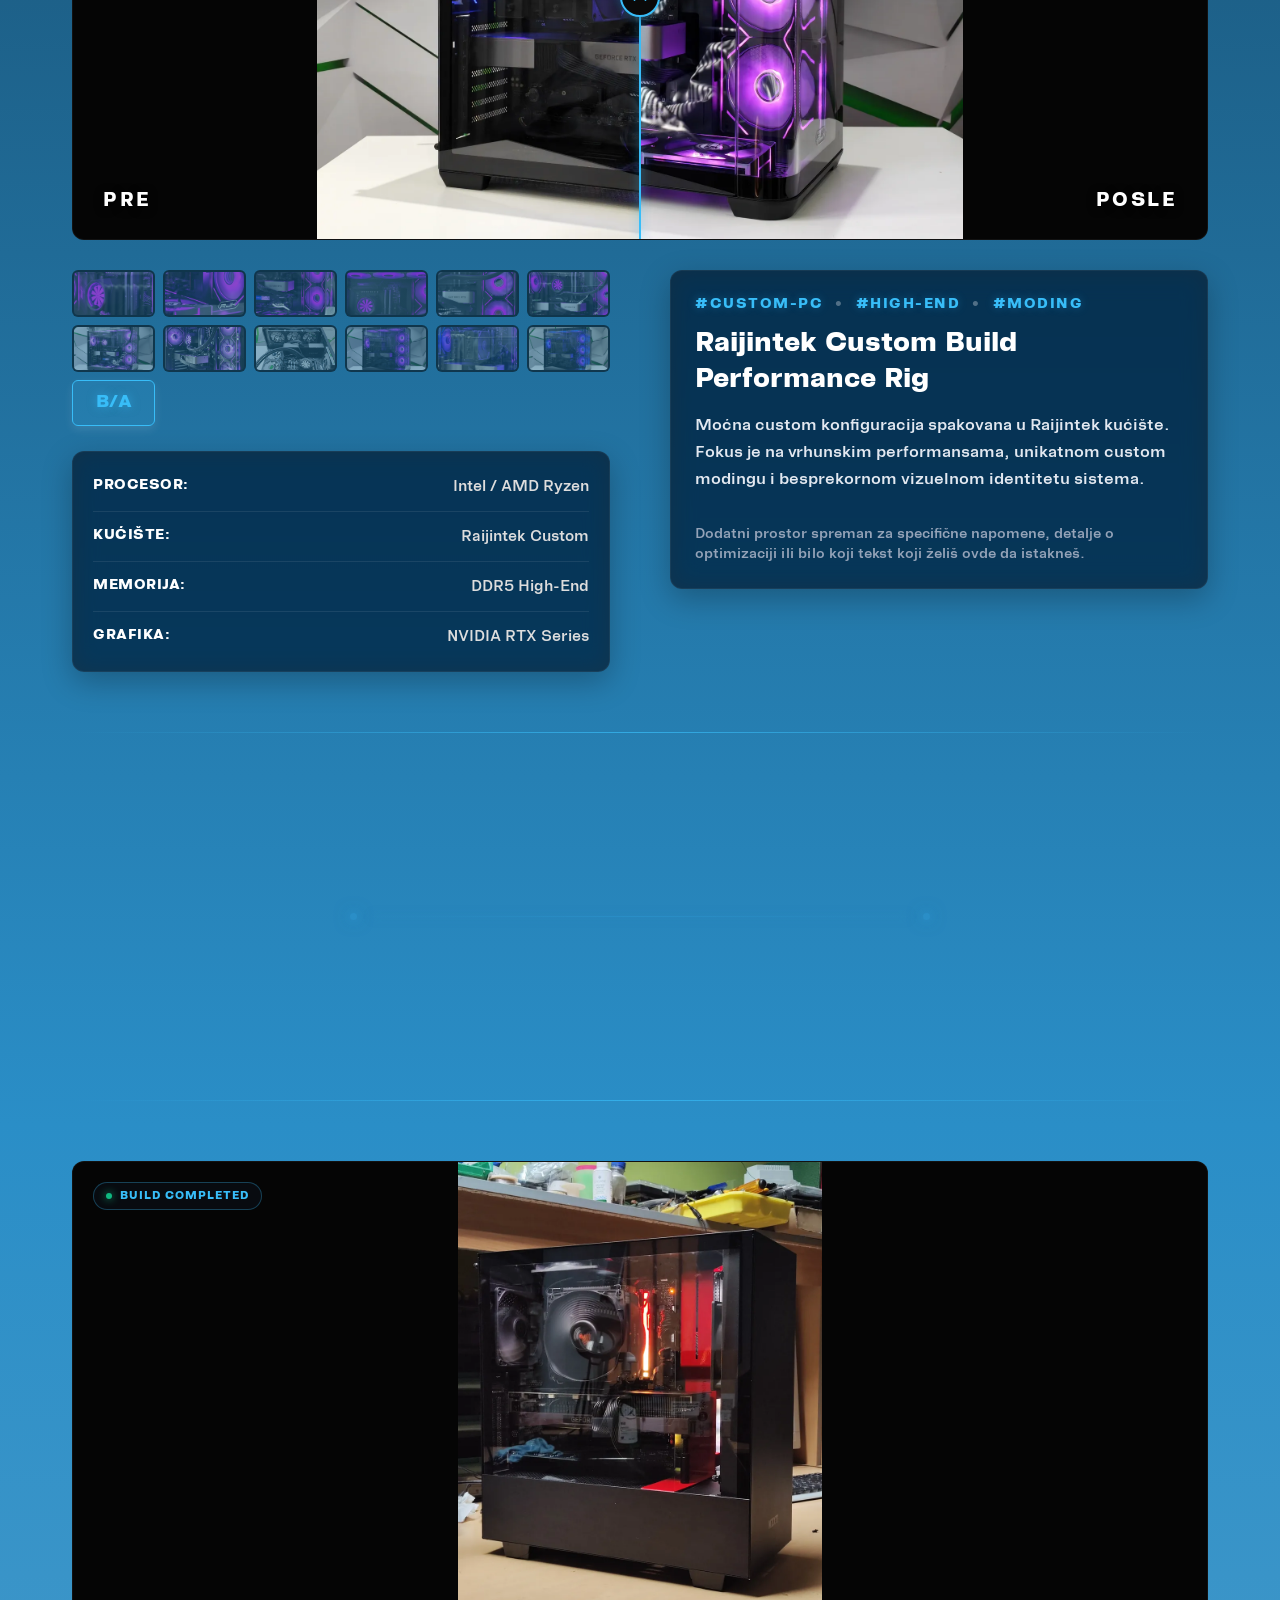
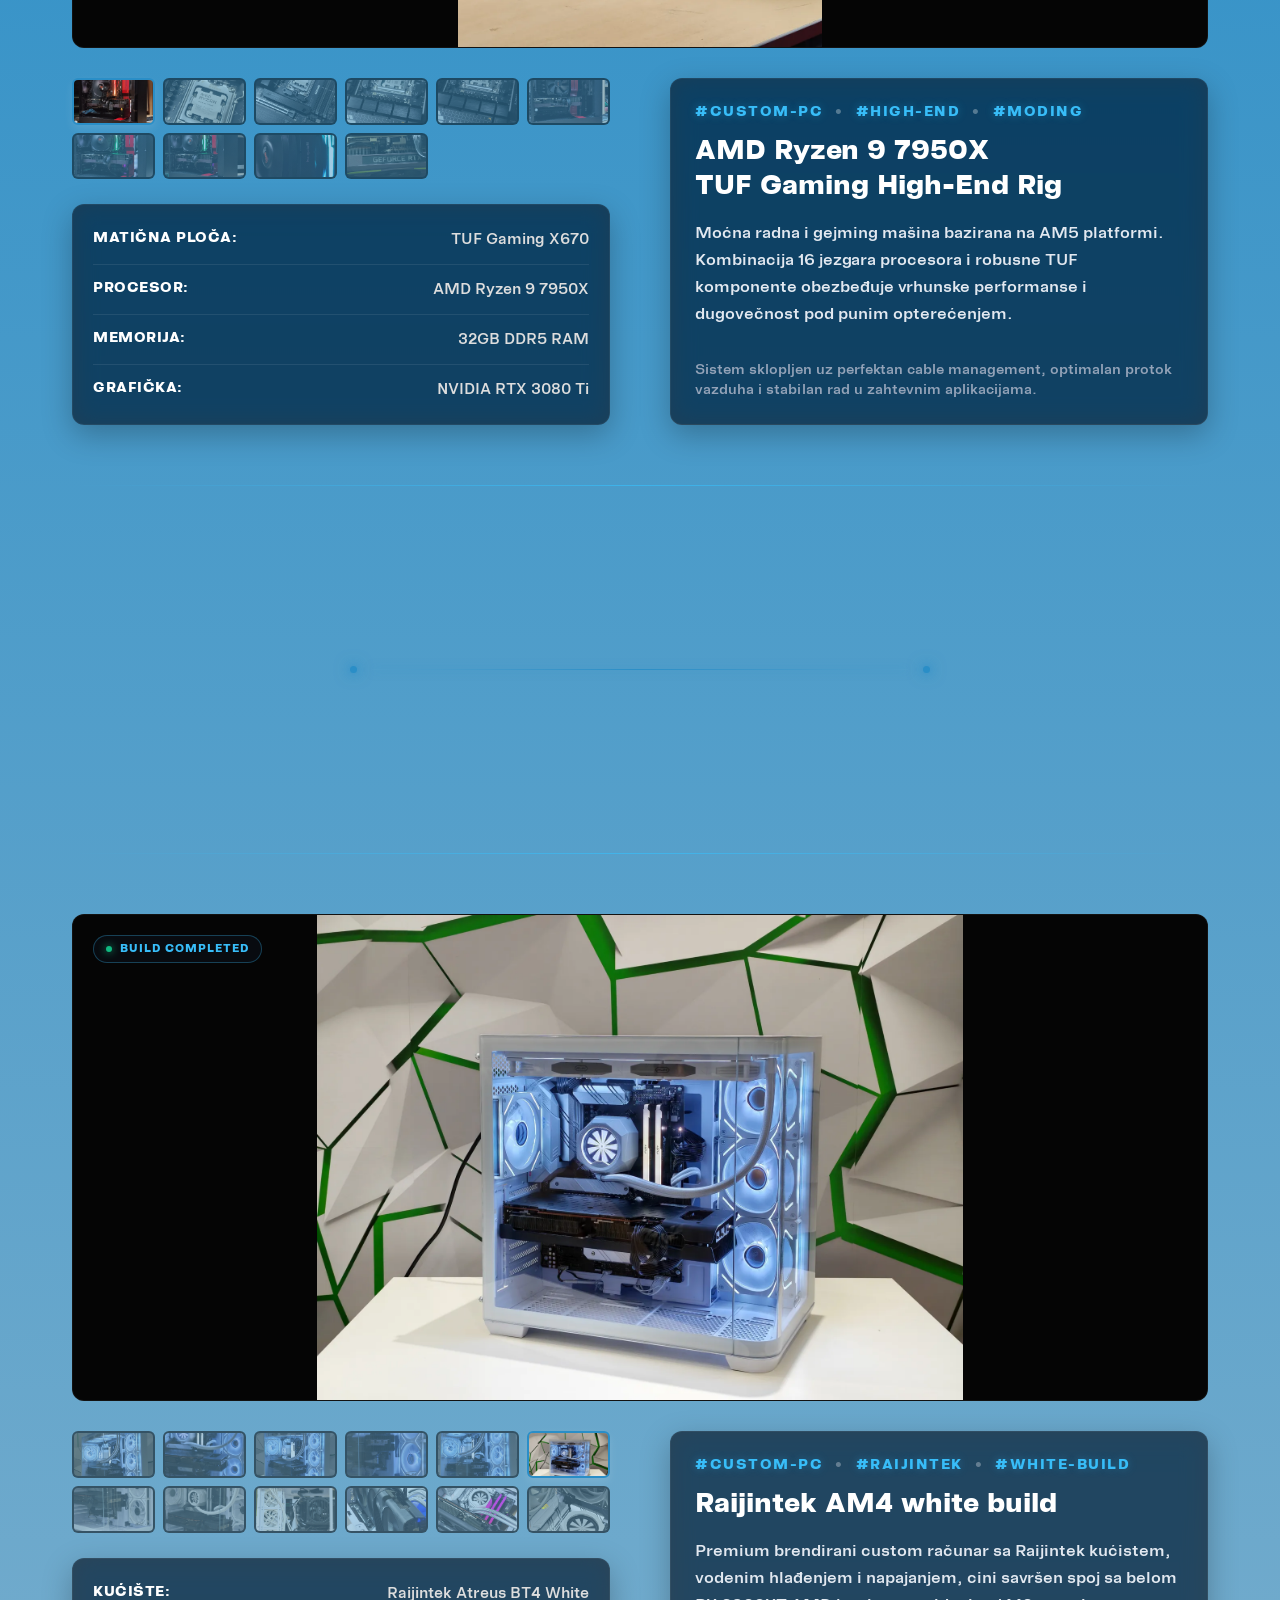
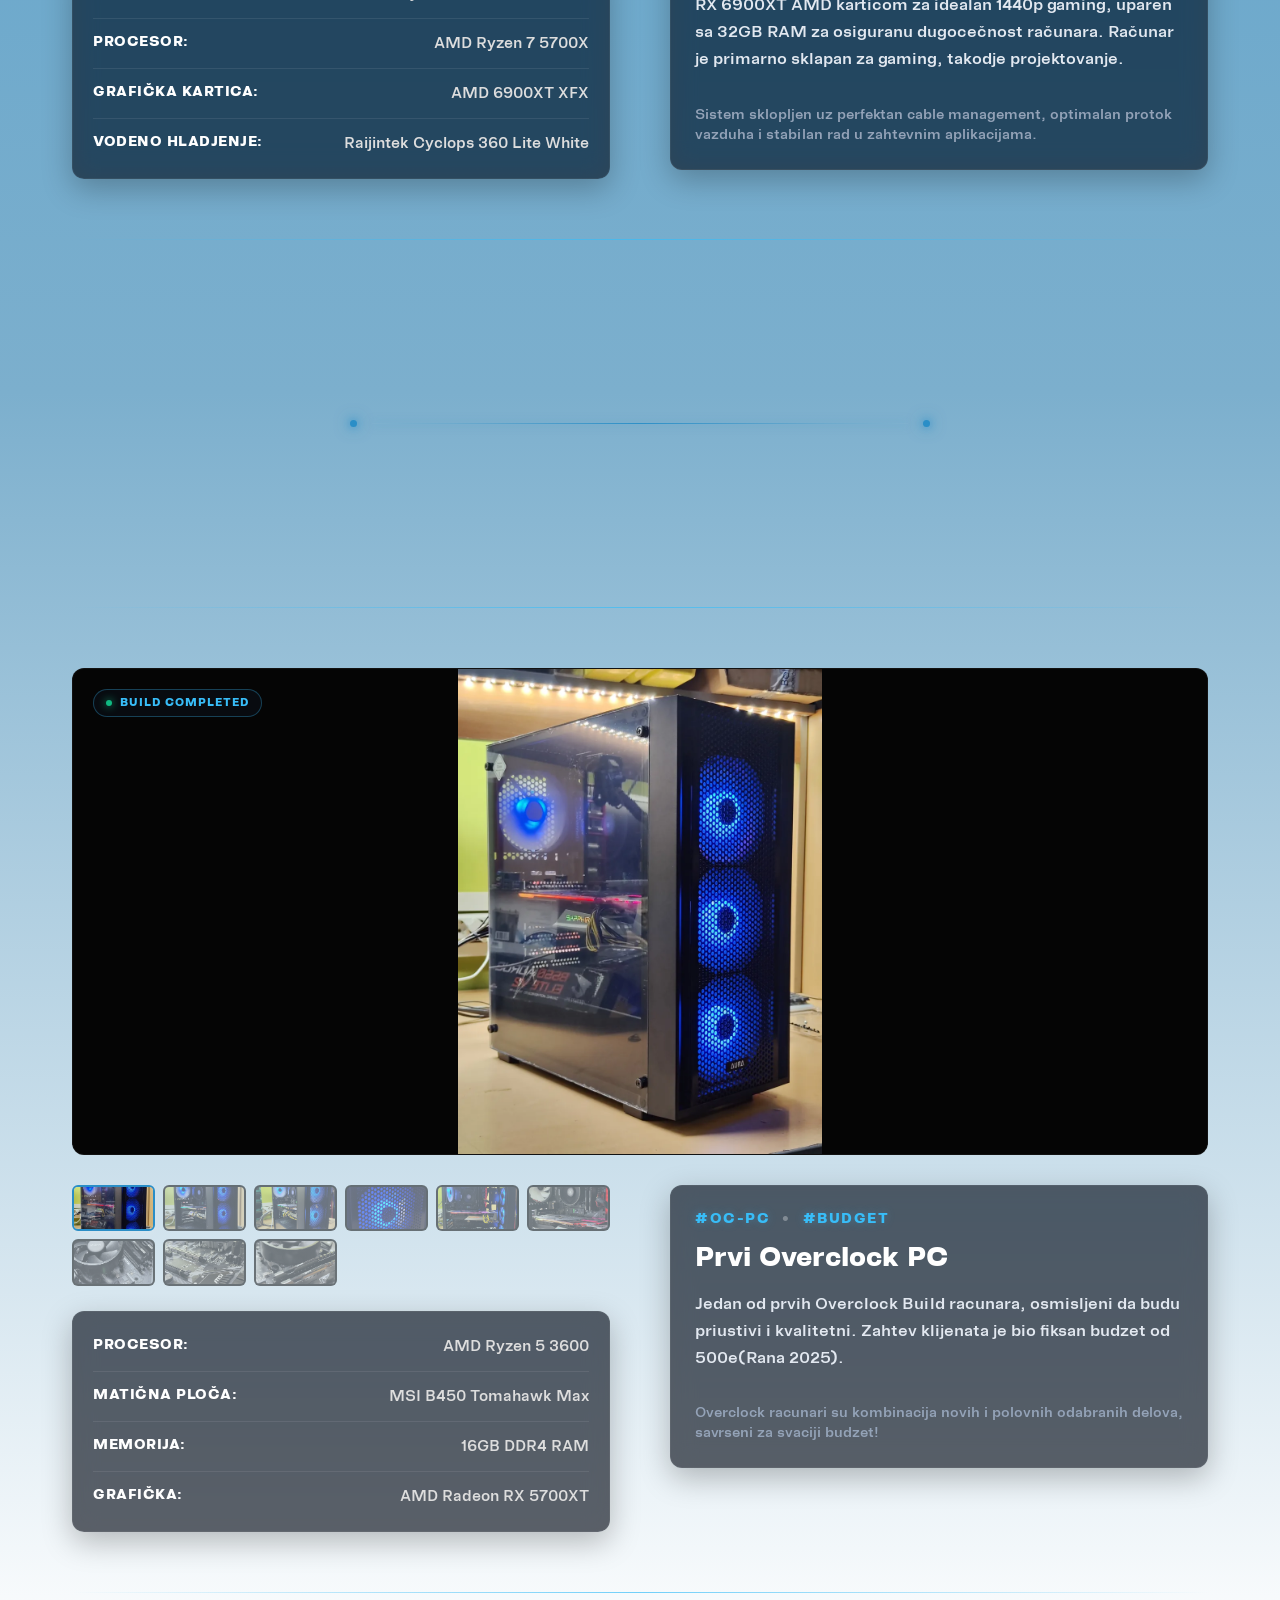
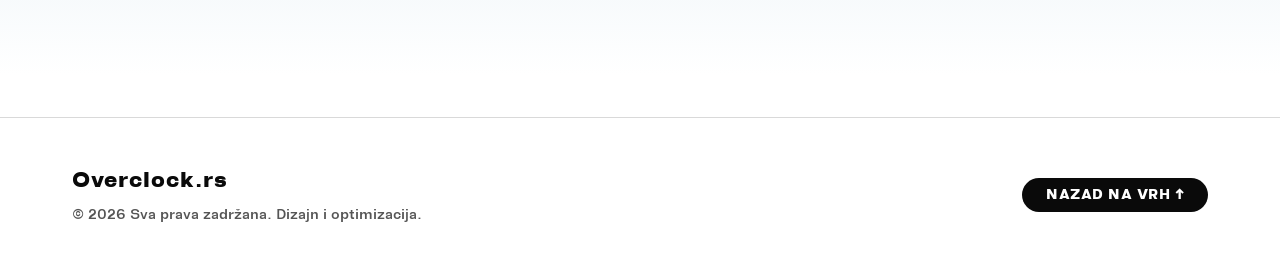
==== commit 9f906516: "Fix 2.4" ====
--- a/gallery.html
+++ b/gallery.html
@@ -77,14 +77,14 @@
 
       <div class="mobile-menu-header">Kategorije Projekata</div>
 
-      <button class="filter-btn active" data-tag="all">Sve</button>
-      <button class="filter-btn" data-tag="premium-servis">Premium Servis</button>
-      <button class="filter-btn" data-tag="custom-pc">Custom PC</button>
-      <button class="filter-btn" data-tag="oc-konzola">OC Konzola</button>
-      <button class="filter-btn" data-tag="oc-pc">Overclock PC</button>
-      <button class="filter-btn" data-tag="optimizacija">Optimizacija</button>
-      <button class="filter-btn" data-tag="ciscenje">Čišćenje</button>
-      <button class="filter-btn" data-tag="upgrade-pc">Upgrade PC</button>
+      <button class="filter-btn active" data-tag="all"><span>Sve</span></button>
+      <button class="filter-btn" data-tag="premium-servis"><span>Premium Servis</span></button>
+      <button class="filter-btn" data-tag="custom-pc"><span>Custom PC</span></button>
+      <button class="filter-btn" data-tag="oc-konzola"><span>OC Konzola</span></button>
+      <button class="filter-btn" data-tag="oc-pc"><span>Overclock PC</span></button>
+      <button class="filter-btn" data-tag="optimizacija"><span>Optimizacija</span></button>
+      <button class="filter-btn" data-tag="ciscenje"><span>Čišćenje</span></button>
+      <button class="filter-btn" data-tag="upgrade-pc"><span>Upgrade PC</span></button>
     </nav>
 
     <!-- MREŽA PROJEKATA -->
--- a/css/mobilegallery.css
+++ b/css/mobilegallery.css
@@ -1,6 +1,5 @@
 /* =========================================
    OVERCLOCK.RS - MOBILE GALLERY OPTIMIZATION
-   (100% CLEAN - NO !IMPORTANT FLAGS)
    ========================================= */
 
 /* --- SAKRIVANJE MOBILNIH ELEMENATA NA DESKTOPU --- */
@@ -18,19 +17,21 @@
    ========================================= */
 @media (max-width: 992px) {
 
-  /* --- 1. FIKSIRANA NAVIGACIJA, LOGO & HAMBURGER DUGME --- */
+  /* --- 1. FIKSIRANA NAVIGACIJA (Usklađena visina na 71px kao na indexu) --- */
   #hero .showcase-nav {
     display: flex;
     justify-content: space-between;
     align-items: center;
-    padding: 0.8rem 1.2rem;
-  }
-
-  /* Savršeno centriranje slike i teksta na glavnoj navigaciji */
+    min-height: 71px; /* Identična visina kao glavna navigacija sa slike 3 */
+    height: 71px;
+    padding: 0 1.5rem;
+    box-sizing: border-box;
+  }
+
   #hero .nav-brand {
     display: inline-flex;
     align-items: center;
-    gap: 10px;
+    gap: 12px;
     text-decoration: none;
   }
 
@@ -44,11 +45,12 @@
   #hero .logo-text {
     font-size: 1.35rem;
     font-weight: 800;
-    line-height: 32px; /* Apsolutno poravnato sa visinom vodoravne ose logo slike */
+    line-height: 1;
     margin: 0;
     padding: 0;
     display: block;
     color: #ffffff;
+    transform: translateY(1.5px); /* Spušta tekst nadole tačno u središnju osu sa ikonicom */
   }
 
   #hero .mobile-nav-toggle {
@@ -142,14 +144,14 @@
     right: 0;
   }
 
-  /* Gornji bar menija: Flexbox zaključava Logo i X u tačnu horizontalnu ravan */
+  /* Gornji bar menija */
   #hero .mobile-menu-top {
     position: relative;
     display: flex;
     justify-content: center;
     align-items: center;
-    min-height: 65px;
-    padding: 10px 20px;
+    min-height: 71px; /* Usklađeno sa visinom glavne navigacije */
+    padding: 0 20px;
     width: 100%;
     box-sizing: border-box;
     border-bottom: 1px solid;
@@ -193,17 +195,18 @@
     font-weight: 800;
     text-transform: uppercase;
     letter-spacing: 1.5px;
-    margin: 20px 20px 8px 20px;
+    margin: 20px 24px 10px 24px;
     padding: 0;
     border: none;
   }
 
-  /* CYBER DUGMIĆI - Sa linijom koja tačno prati dužinu slova */
+  /* CYBER DUGMIĆI - TEKST I LINIJA U SAVRŠENOJ RAVNI OD PRVOG SLOVA */
   #hero .filter-btn {
-    width: calc(100% - 40px);
-    margin: 0 auto;
+    width: calc(100% - 48px);
+    margin: 0 24px; /* Dugme i tekst kreću tačno u ravni sa naslovom "KATEGORIJE PROJEKATA" */
+    display: block; 
     text-align: left;
-    padding: 14px 0;
+    padding: 14px 0; /* Nema levog paddinga, prvo slovo lepi na nulu */
     font-size: 0.8rem;
     font-weight: 700;
     letter-spacing: 1.2px;
@@ -217,10 +220,11 @@
     position: relative;
   }
 
+  /* Span tag služi kao precizan okvir oko samih slova */
   #hero .filter-btn span {
     position: relative;
-    display: inline-block; /* Obezbeđuje da linija uzima tačnu širinu slova */
-    padding-bottom: 4px;
+    display: inline-block;
+    padding-bottom: 5px; /* Odmak plave linije od slova */
   }
 
   #hero .filter-btn:first-of-type {
@@ -238,13 +242,18 @@
     text-shadow: 0 0 10px rgba(56, 189, 248, 0.4);
   }
 
-  /* Plava linija podvučena direktno pod reči (od prvog do poslednjeg slova) */
+  /* Gasimo staru liniju na dugmetu da ne pravi duplikate */
+  #hero .filter-btn.active::after {
+    display: none;
+  }
+
+  /* NOVA LINIJA: Zakačena za SPAN, kreće od prvog slova i uzima 100% širine teksta */
   #hero .filter-btn.active span::after {
     content: '';
     position: absolute;
-    bottom: -1px;
-    left: 0;
-    width: 100%;
+    bottom: 0;
+    left: 0; 
+    width: 100%; /* Ovo sada garantuje dužinu tačno kolika je reč! */
     height: 2px;
     background: #38bdf8;
     box-shadow: 0 0 8px rgba(56, 189, 248, 0.8);
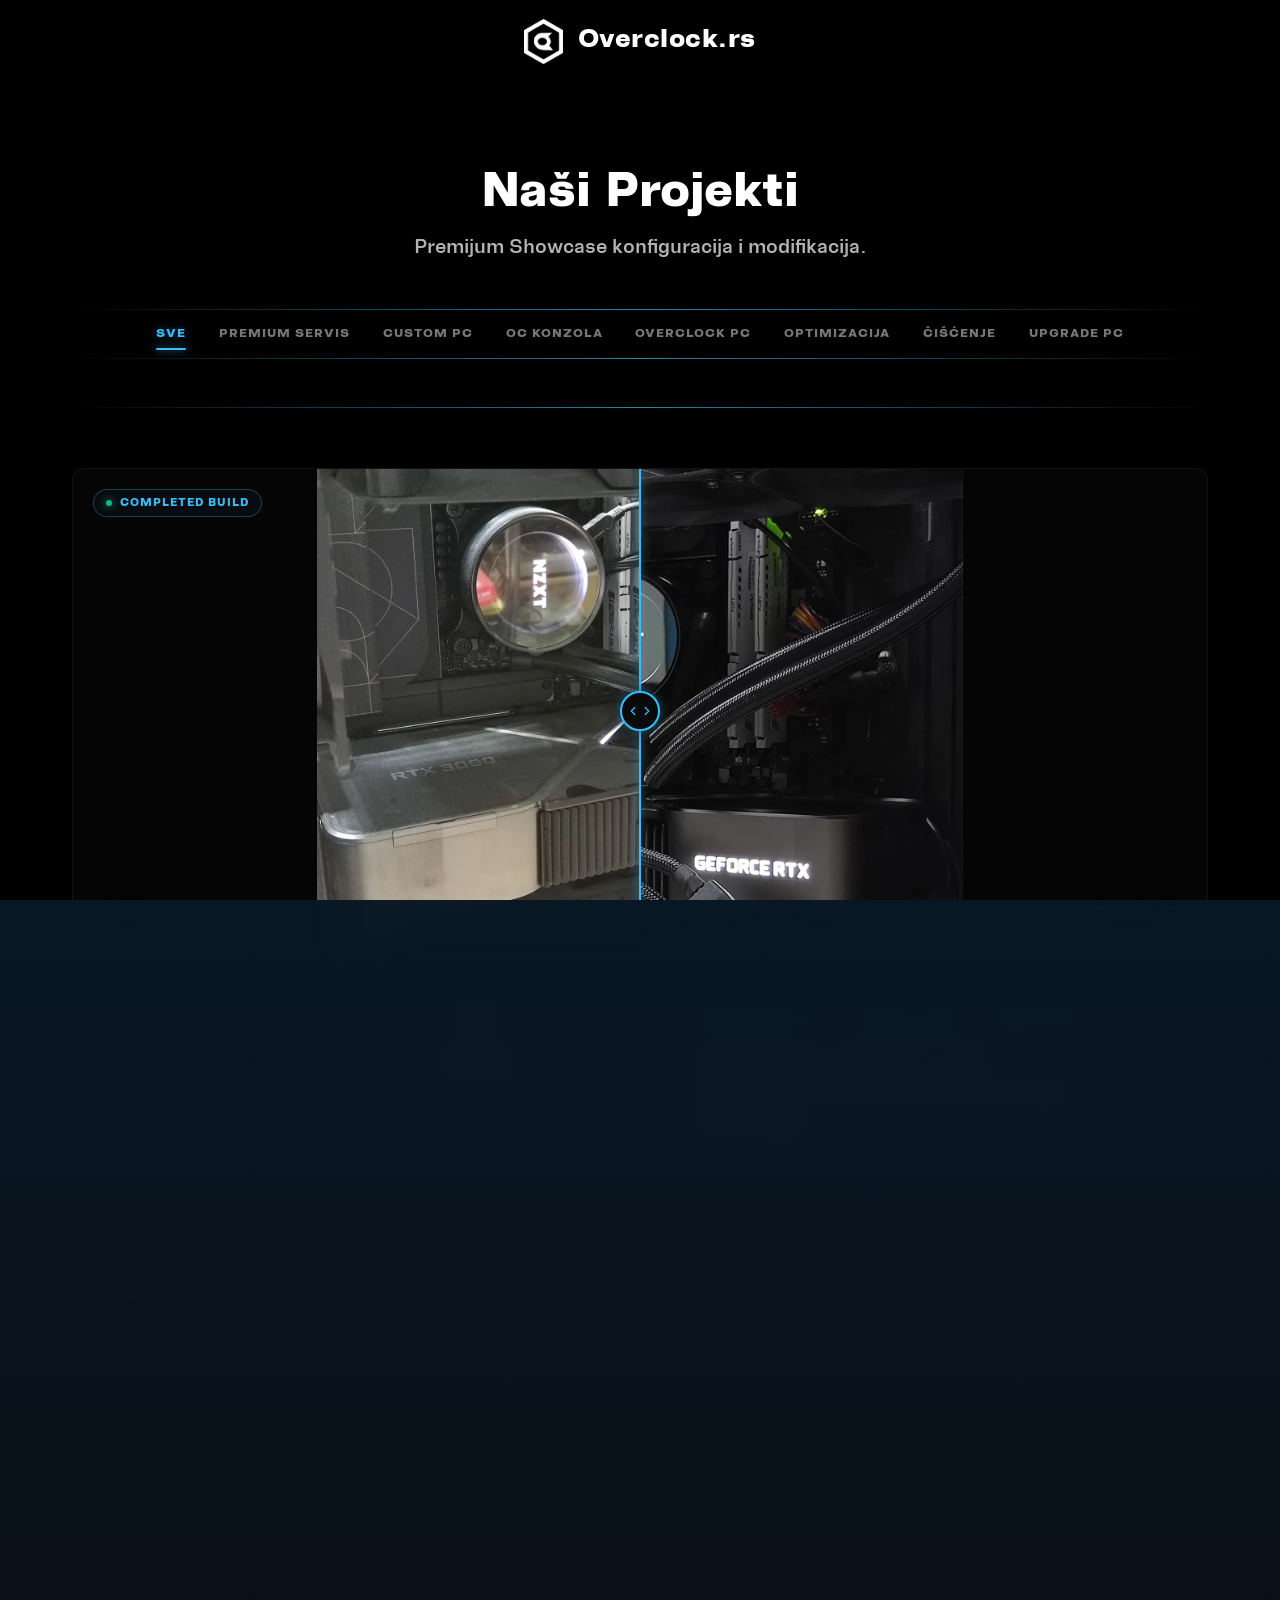
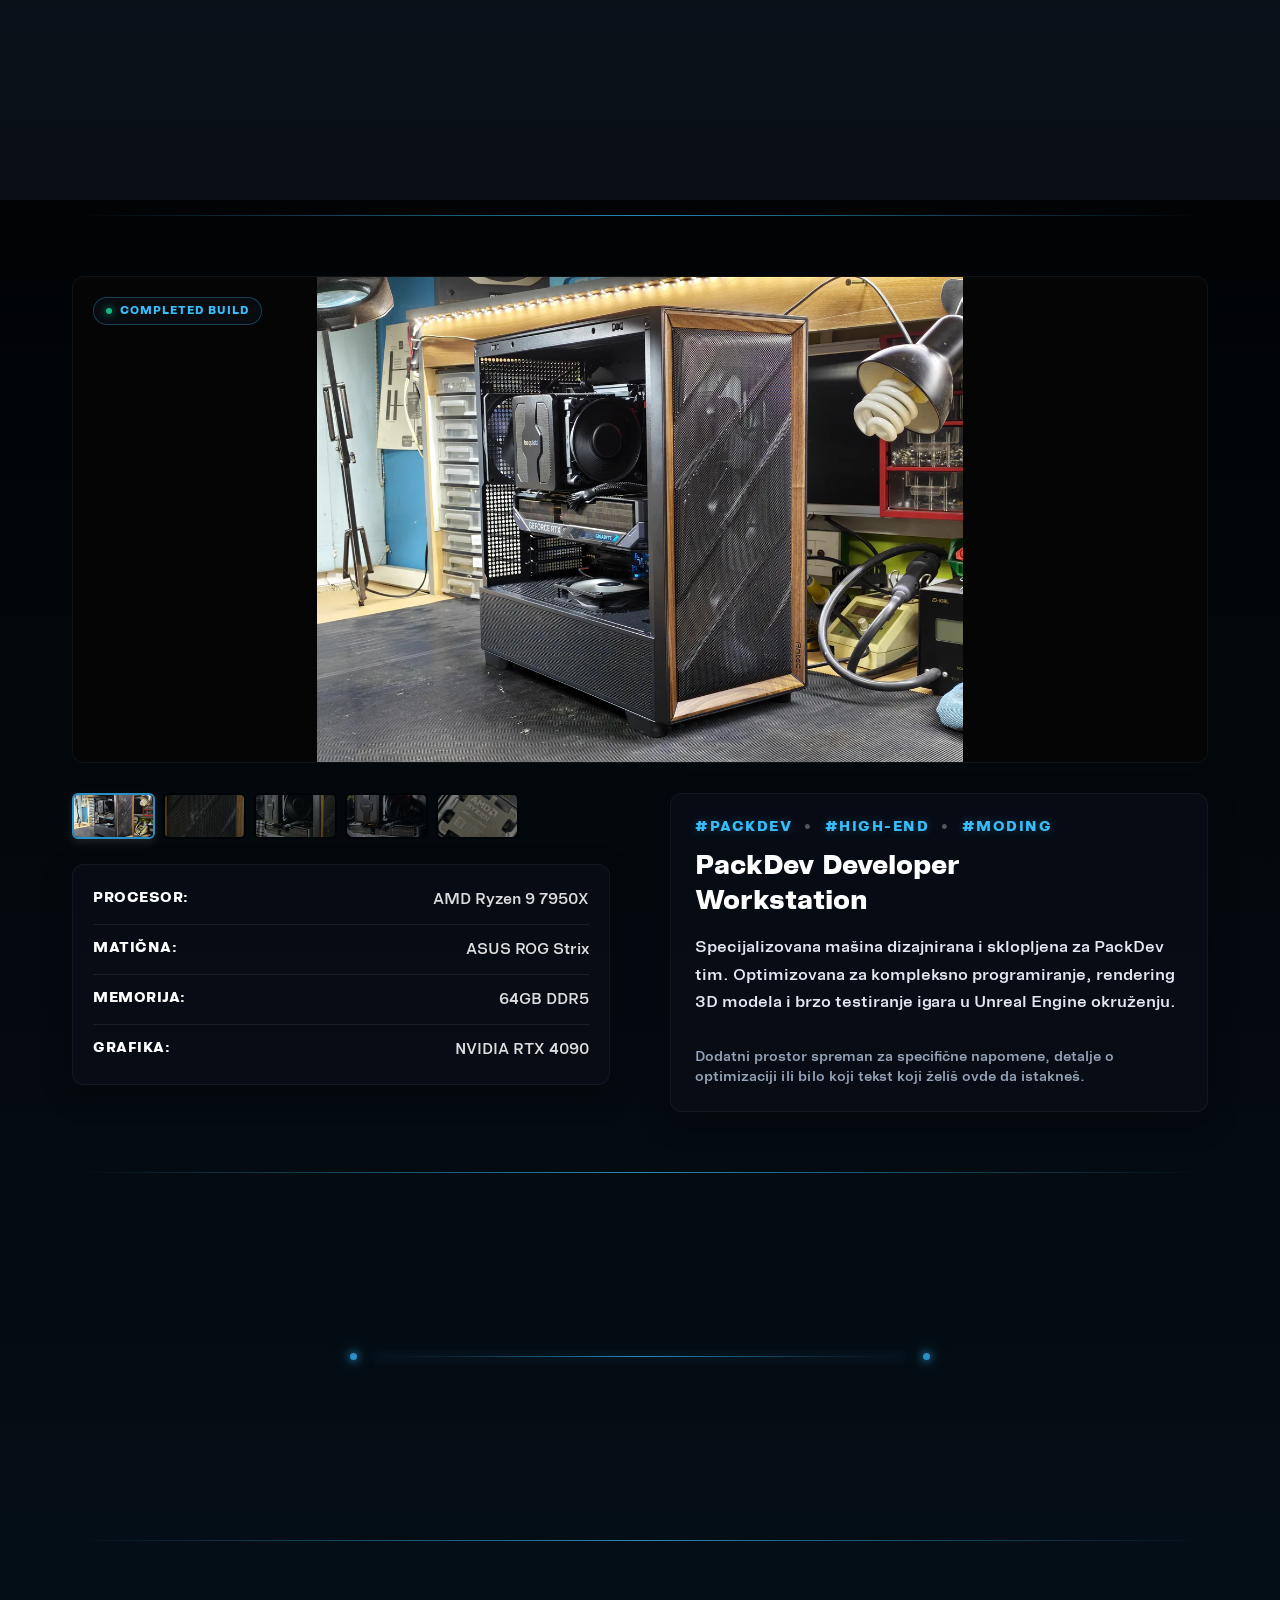
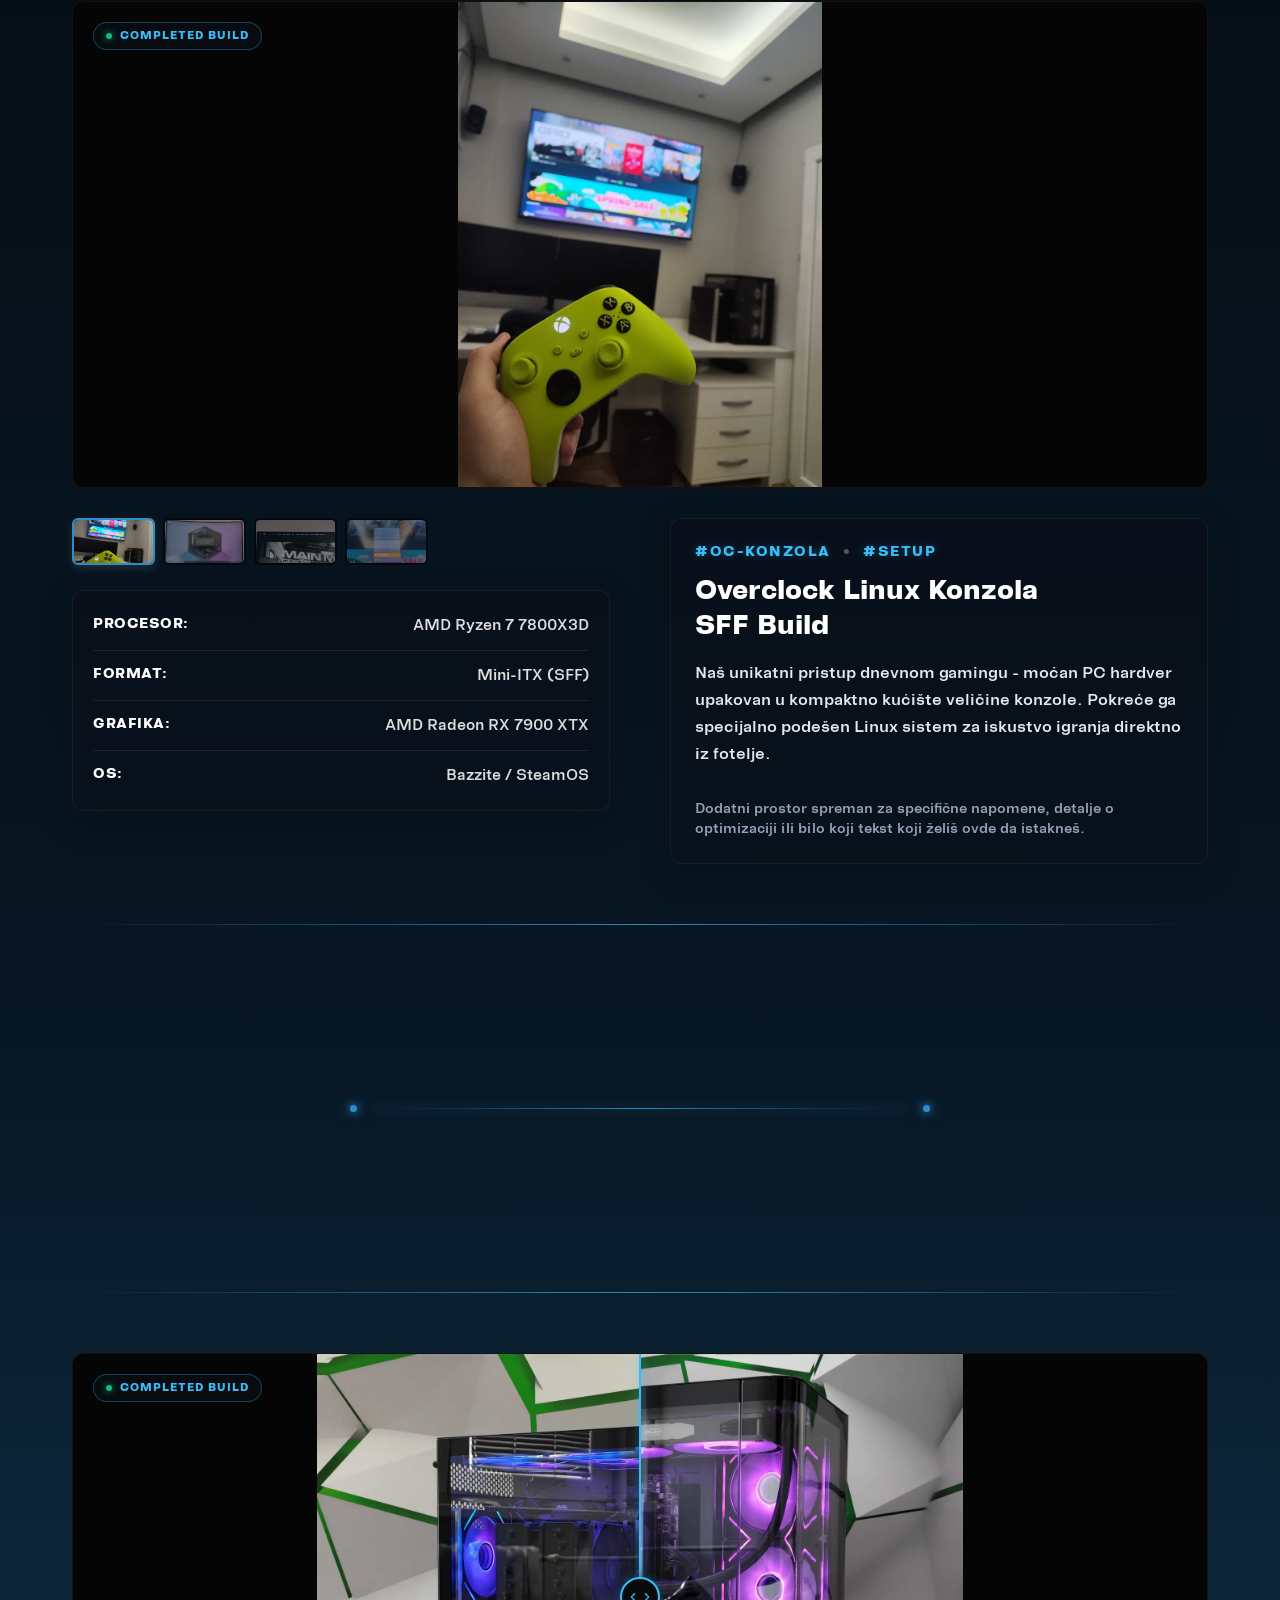
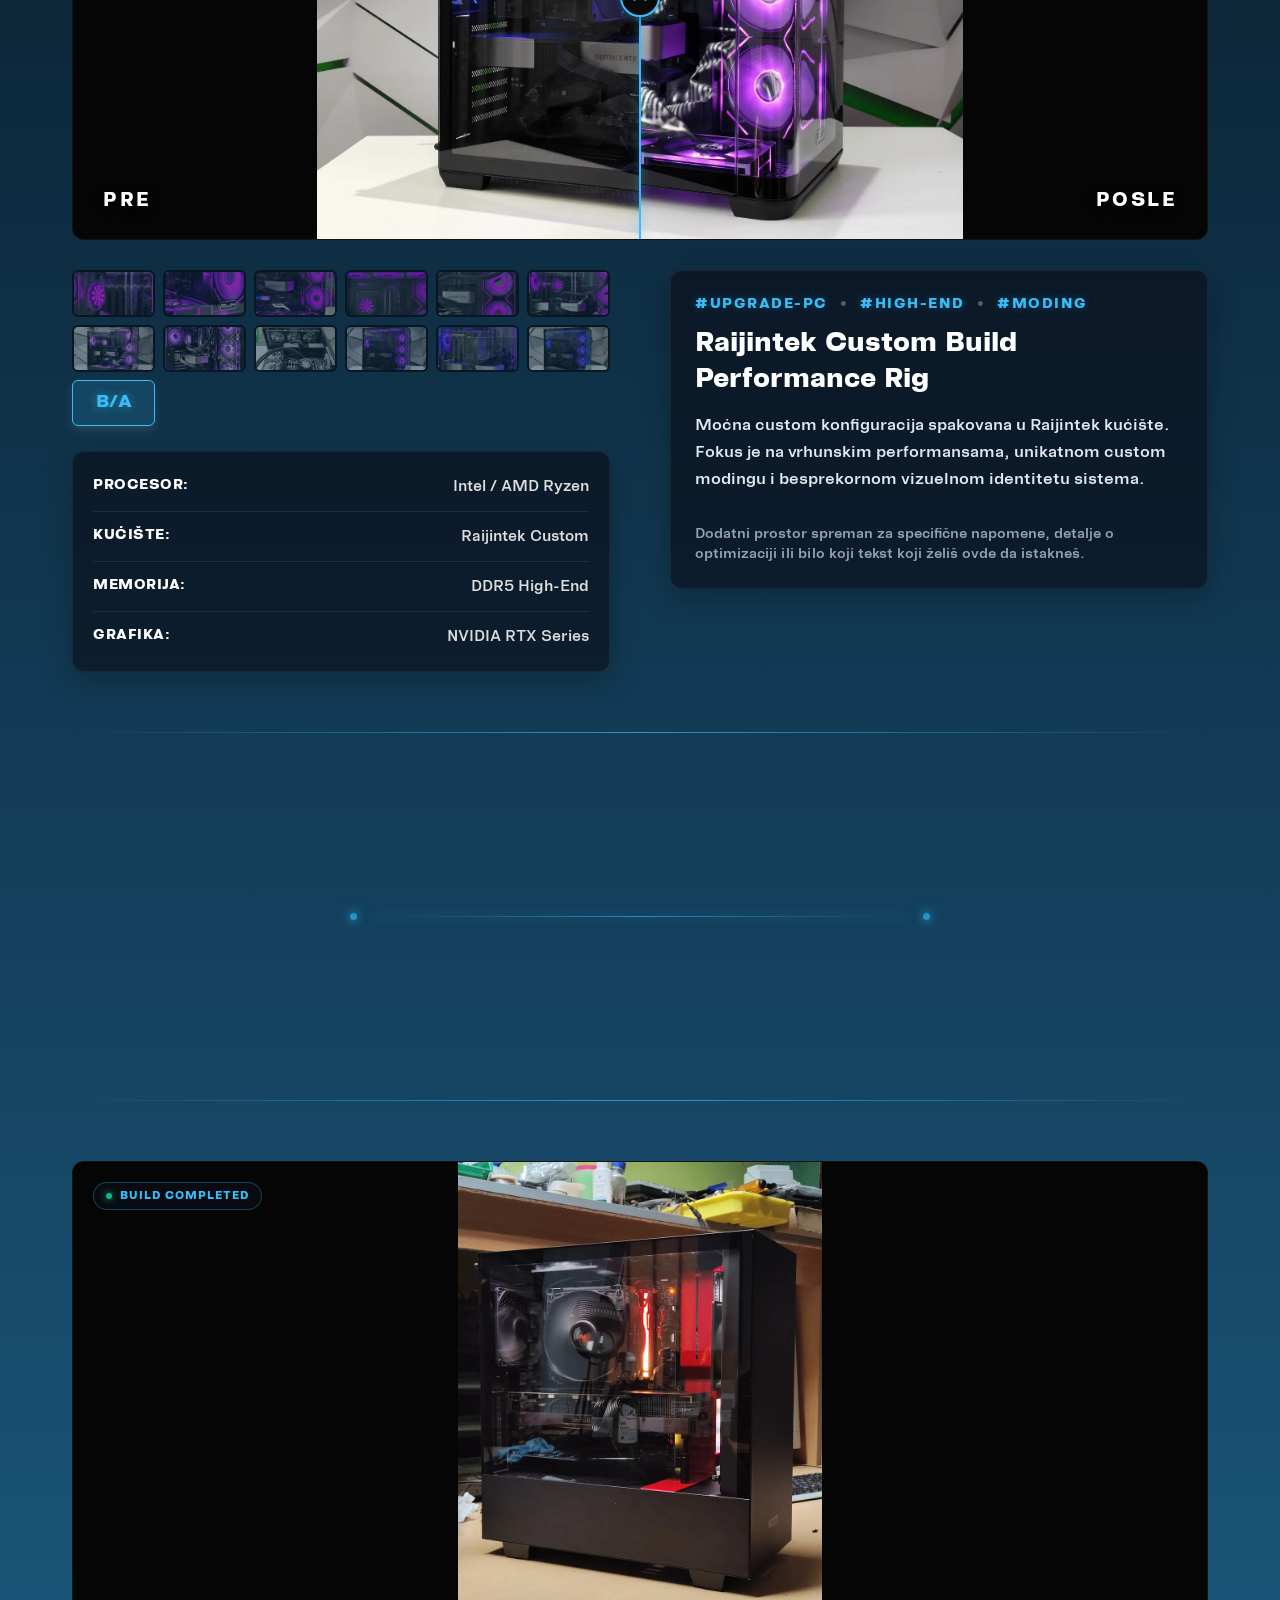
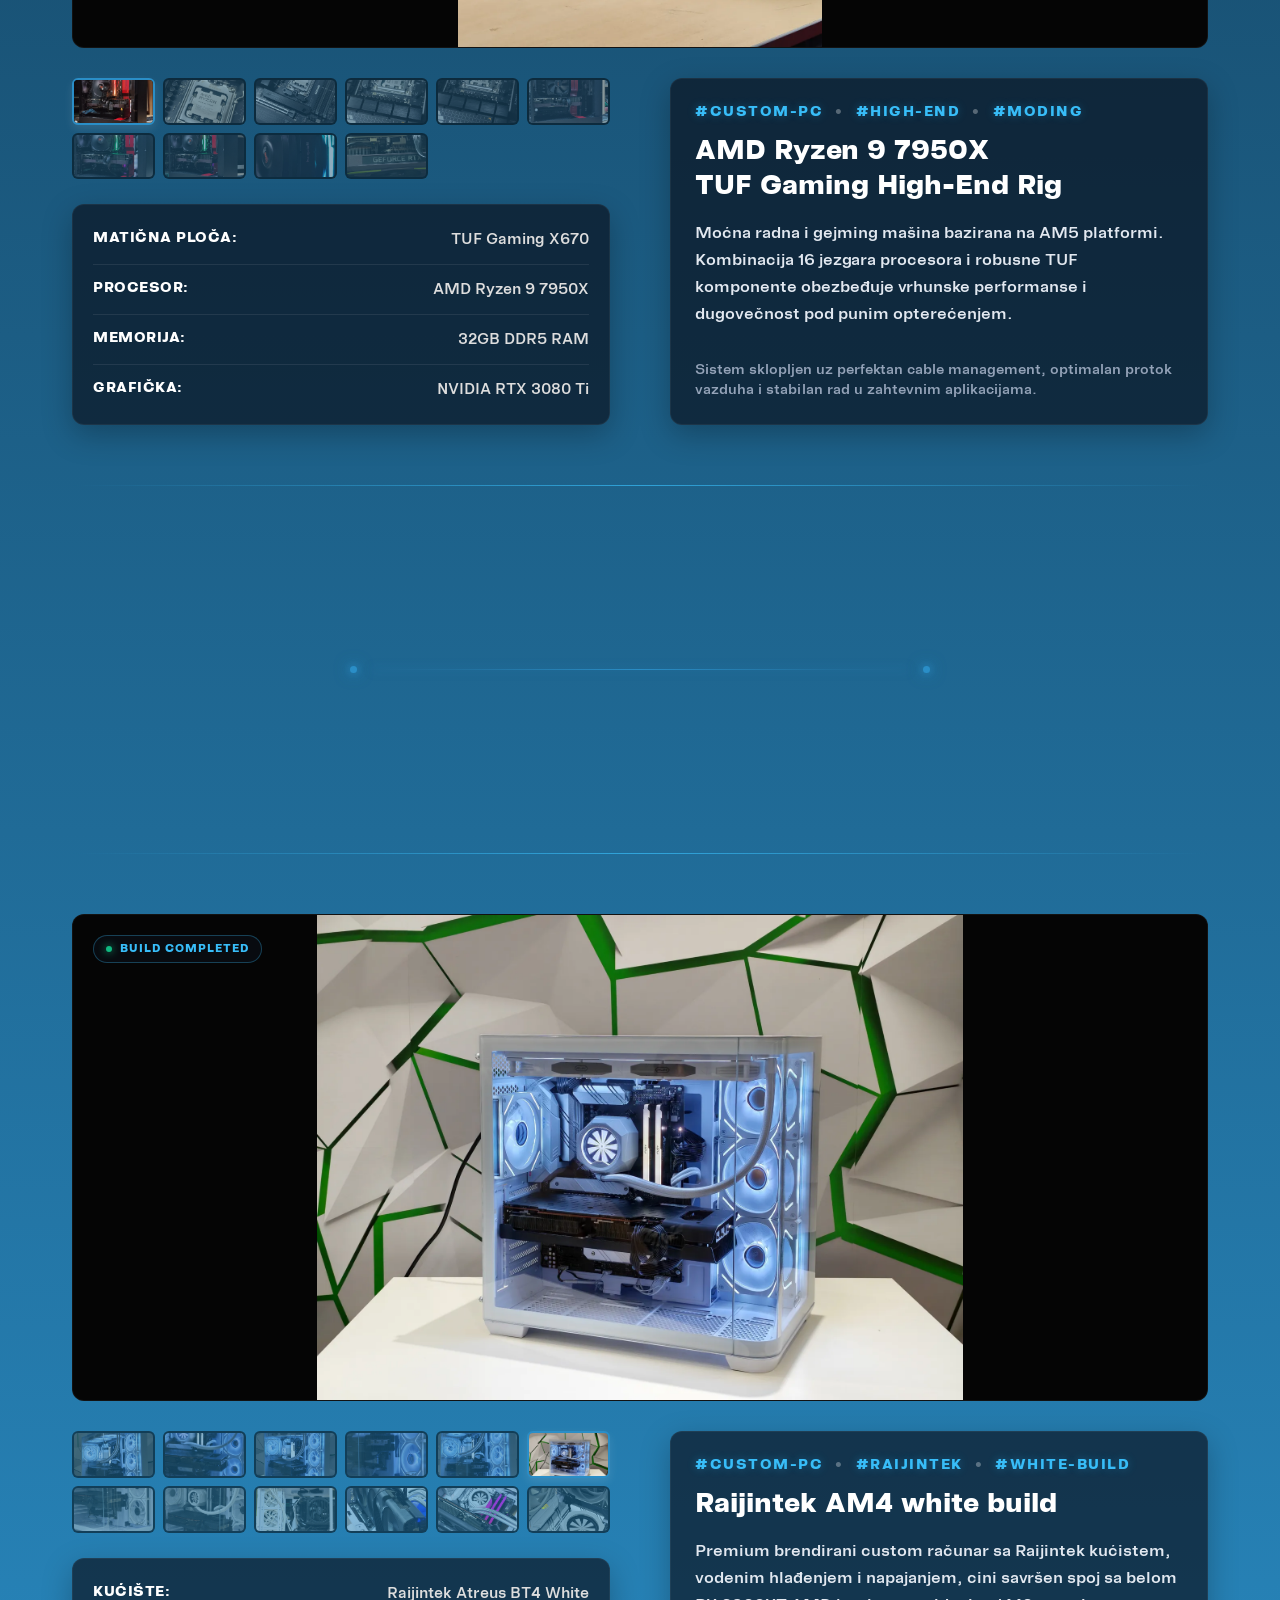
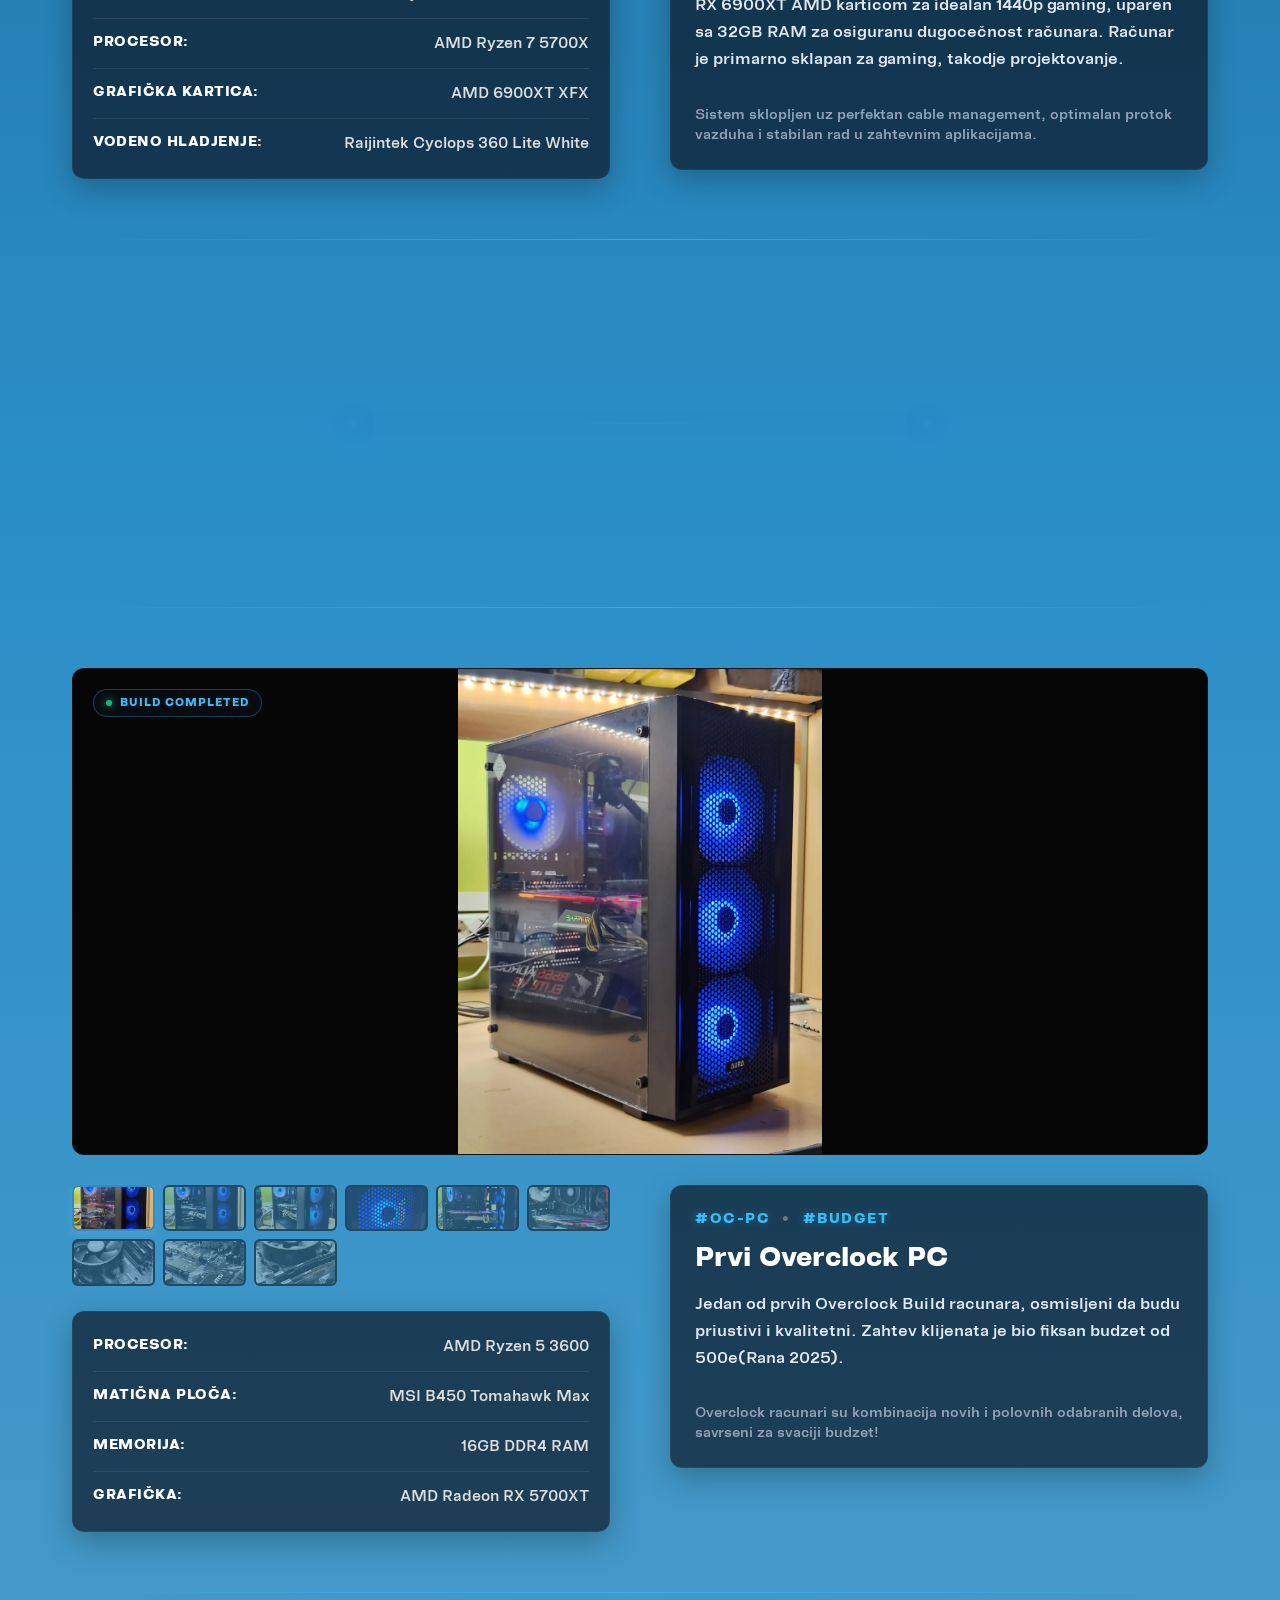
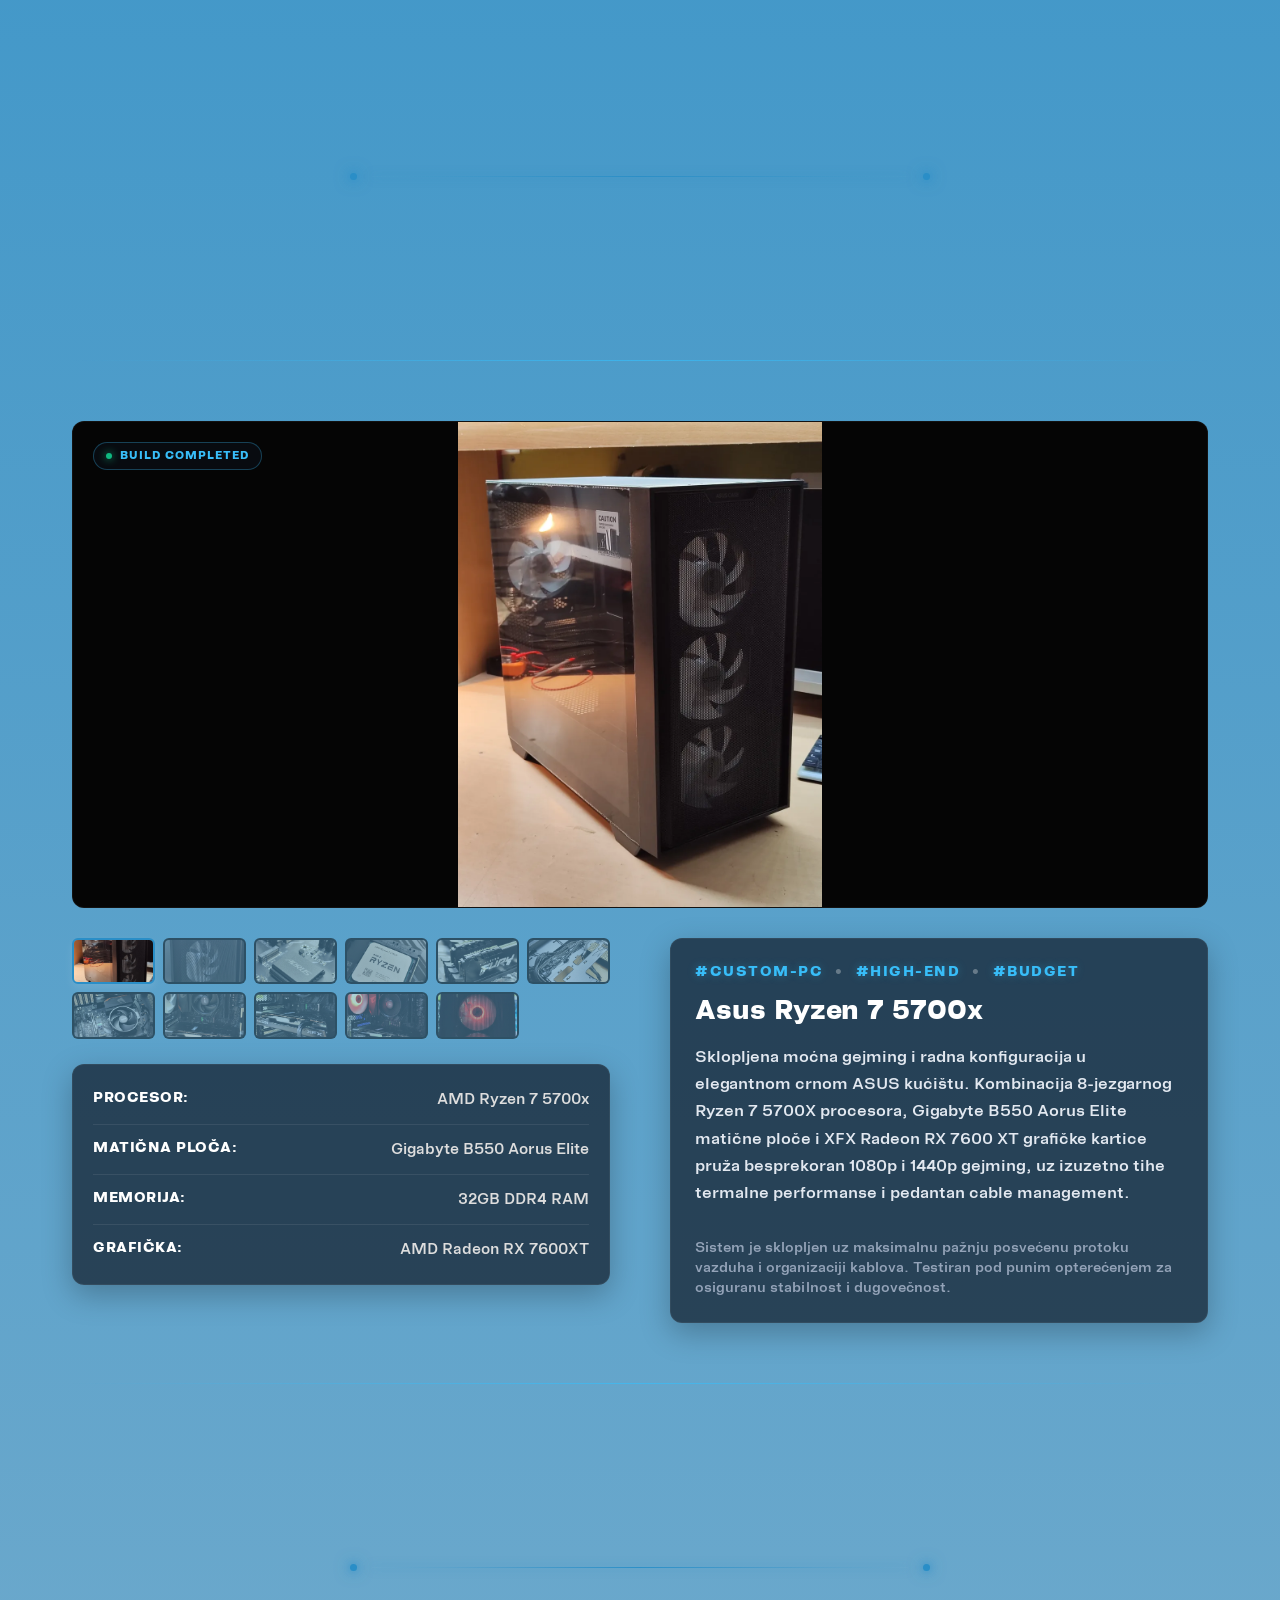
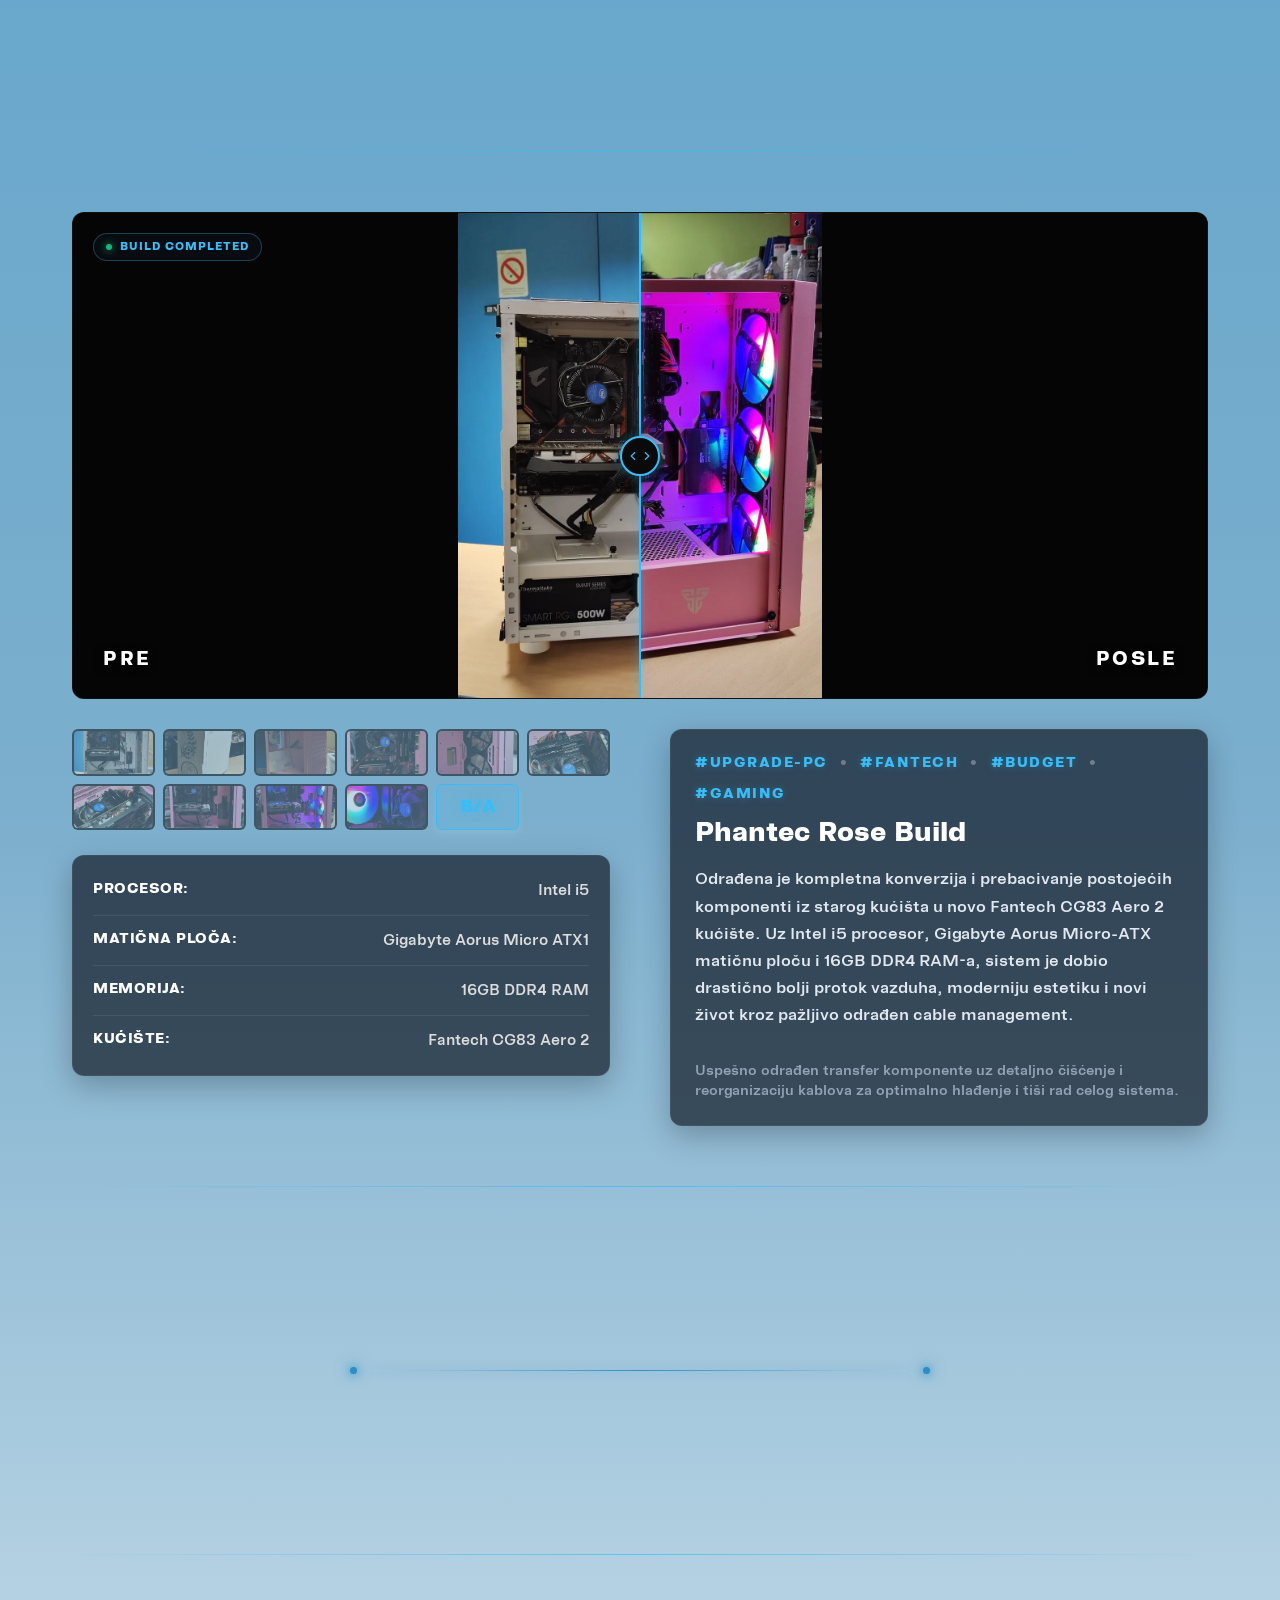
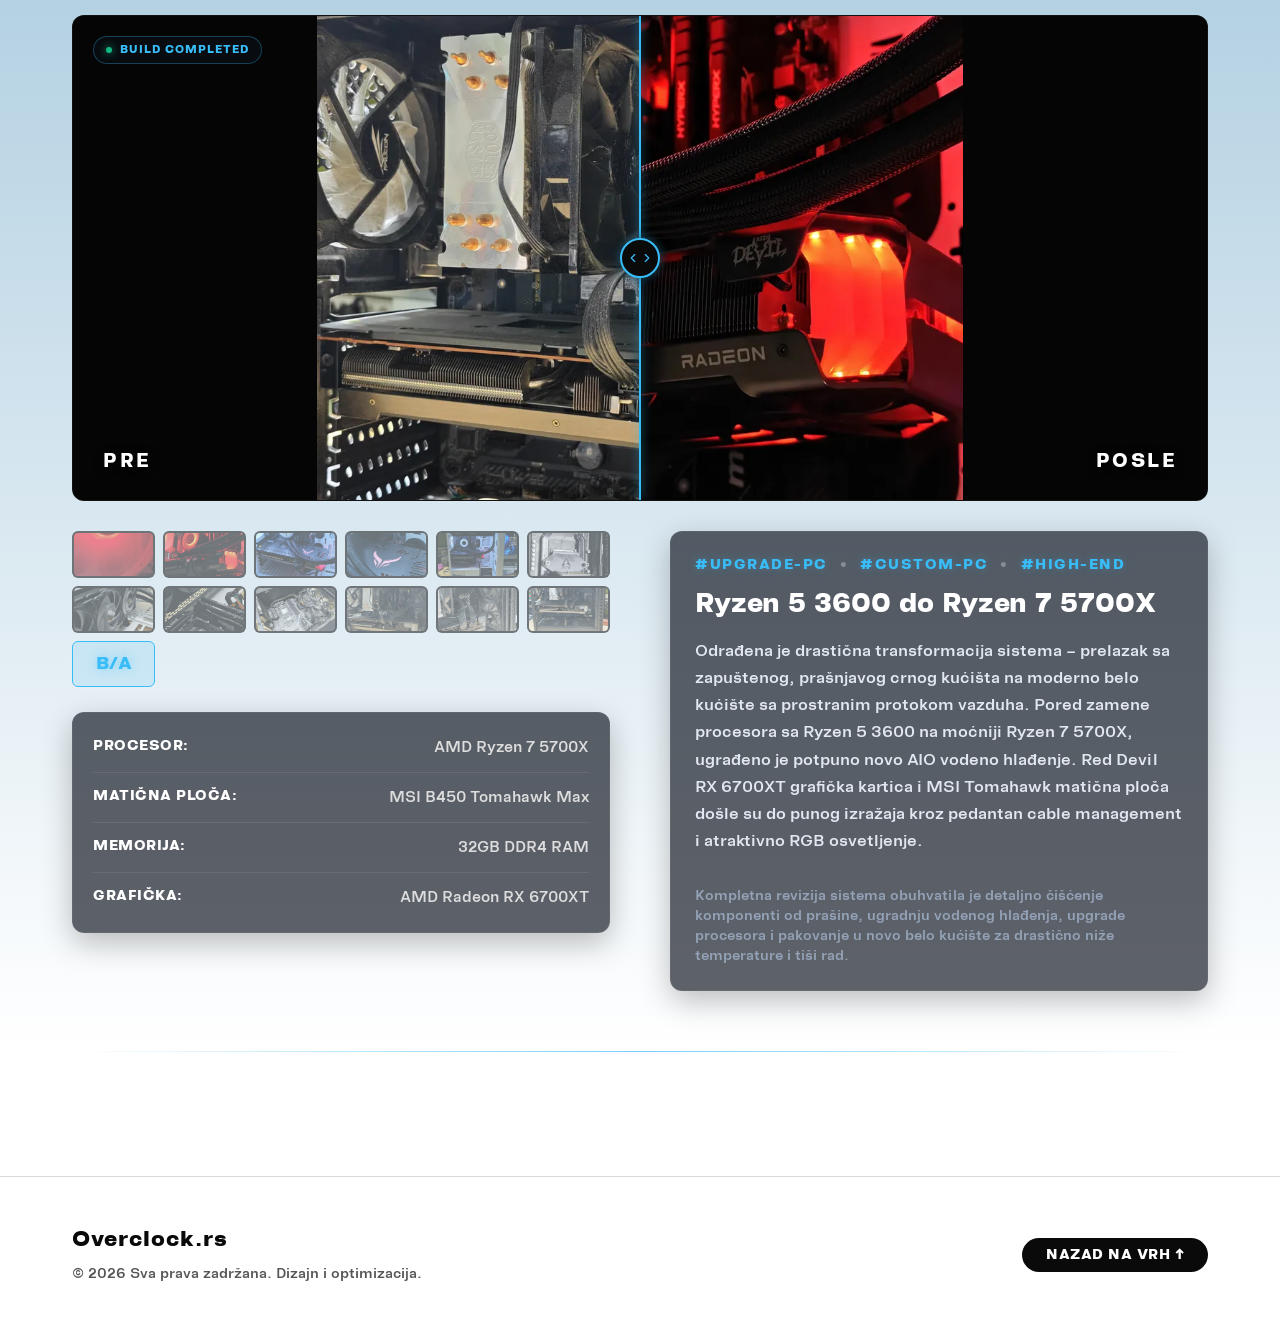
==== commit edf82334: "New posts" ====
--- a/gallery.html
+++ b/gallery.html
@@ -66,7 +66,7 @@
       <p>Premijum Showcase konfiguracija i modifikacija.</p>
     </div>
 
- <!-- FILTERI NAVIGACIJA -->
+    <!-- FILTERI NAVIGACIJA -->
     <nav class="showcase-filters" id="showcase-filters-menu">
       <div class="mobile-menu-top">
         <div class="mobile-menu-brand">
@@ -90,26 +90,20 @@
     <!-- MREŽA PROJEKATA -->
     <section class="showcase-layout">
 
-<!-- PROJEKAT 1: PREMIUM SERVIS & OPTIMIZACIJA i7 14700k -->
-      <article class="showcase-card new-layout" data-tags="premium-servis high-end moding">
-        <div class="showcase-card-inner-v2">
-            
-            <!-- GORNJI DEO: Velika Hero Slika sa B/A slajderom -->
+      <!-- PROJEKAT 1: PREMIUM SERVIS & OPTIMIZACIJA i7 14700k -->
+      <article class="showcase-card new-layout scroll-blur-reveal" data-tags="premium-servis high-end moding">
+        <div class="showcase-card-inner-v2">
+            
             <div class="showcase-hero">
                 <div class="showcase-status">
                   <span class="status-dot"></span>
                   <span>Completed Build</span>
                 </div>
 
-                <!-- BEFORE/AFTER KONTEJNER -->
                 <div class="ba-slider-container">
-                  <!-- Slika PRE (Baza) -->
                   <img src="images/gallery/rtx3090premiumservis1_2.webp" alt="Pre servisa" class="ba-img-before">
-                  
-                  <!-- Slika POSLE (Preko baze, sa maskom) -->
                   <img src="images/gallery/rtx3090premiumservis1_16_1.webp" alt="Posle servisa" class="ba-img-after showcase-main-img" data-gal-id="project1" data-after-src="images/gallery/rtx3090premiumservis1_16_1.webp">
                   
-                  <!-- ČIST BELI TEKST U UGLOVIMA -->
                   <div class="ba-label ba-label-before">PRE</div>
                   <div class="ba-label ba-label-after">POSLE</div>
                   
@@ -125,7 +119,6 @@
             </div>
 
             <div class="showcase-bottom-split">
-                <!-- LEVA STRANA: Sličice (12 komada) + Specifikacije -->
                 <div class="showcase-left-column">
                   <div class="showcase-thumbnails-grid" data-gal-target="project1">
                     <img src="images/gallery/rtx3090premiumservis1_2.webp" class="s-thumb" alt="Detalj 2">
@@ -141,7 +134,6 @@
                     <img src="images/gallery/rtx3090premiumservis1_25.webp" class="s-thumb" alt="Detalj 25">
                     <img src="images/gallery/rtx3090premiumservis1_26.webp" class="s-thumb" alt="Detalj 26">
                     
-                    <!-- DUGME ZA POVRATAK NA B/A MOD -->
                     <div class="s-thumb active ba-trigger-thumb" data-ba="true" title="Vrati na Before/After">B/A</div>
                   </div>
                   
@@ -153,7 +145,6 @@
                   </ul>
                 </div>
 
-                <!-- DESNA STRANA: Tekstualne informacije -->
                 <div class="showcase-info-panel">
                   <div class="showcase-tags">
                     <span class="tag">#custom-pc</span>
@@ -179,8 +170,8 @@
           <span class="divider-node"></span>
       </div>
 
-      <!-- PROJEKAT 2: PackDev (Standardni Hero raspored) -->
-      <article class="showcase-card new-layout" data-tags="custom-pc setup high-end moding">
+      <!-- PROJEKAT 2: PackDev -->
+      <article class="showcase-card new-layout scroll-blur-reveal" data-tags="custom-pc setup high-end moding">
         <div class="showcase-card-inner-v2">
             
             <div class="showcase-hero">
@@ -192,7 +183,6 @@
             </div>
 
             <div class="showcase-bottom-split">
-                <!-- LEVA STRANA: Sličice + Specifikacije -->
                 <div class="showcase-left-column">
                   <div class="showcase-thumbnails-grid" data-gal-target="project2">
                     <img src="images/galerija/packdevpc_1.webp" class="s-thumb active" alt="Detalj 1">
@@ -210,7 +200,6 @@
                   </ul>
                 </div>
 
-                <!-- DESNA STRANA: Tekstualne informacije -->
                 <div class="showcase-info-panel">
                   <div class="showcase-tags">
                     <span class="tag">#packdev</span>
@@ -237,7 +226,7 @@
       </div>
       
       <!-- PROJEKAT 3: OC Konzola -->
-      <article class="showcase-card new-layout" data-tags="oc-konzola setup">
+      <article class="showcase-card new-layout scroll-blur-reveal" data-tags="oc-konzola setup">
         <div class="showcase-card-inner-v2">
             
             <div class="showcase-hero">
@@ -249,7 +238,6 @@
             </div>
 
             <div class="showcase-bottom-split">
-                <!-- LEVA STRANA: Sličice + Specifikacije -->
                 <div class="showcase-left-column">
                   <div class="showcase-thumbnails-grid" data-gal-target="project3">
                     <img src="images/galerija/ockonzola_1.webp" class="s-thumb active" alt="Detalj 1">
@@ -266,7 +254,6 @@
                   </ul>
                 </div>
 
-                <!-- DESNA STRANA: Tekstualne informacije -->
                 <div class="showcase-info-panel">
                   <div class="showcase-tags">
                     <span class="tag">#oc-konzola</span>
@@ -292,25 +279,19 @@
       </div>
 
       <!-- PROJEKAT 4: Raijintek Build -->
-      <article class="showcase-card new-layout" data-tags="custom-pc high-end setup moding">
-        <div class="showcase-card-inner-v2">
-            
-            <!-- GORNJI DEO: Velika Hero Slika sa B/A slajderom -->
+      <article class="showcase-card new-layout scroll-blur-reveal" data-tags="upgrade-pc">
+        <div class="showcase-card-inner-v2">
+            
             <div class="showcase-hero">
                 <div class="showcase-status">
                   <span class="status-dot"></span>
                   <span>Completed Build</span>
                 </div>
 
-                <!-- BEFORE/AFTER KONTEJNER -->
                 <div class="ba-slider-container">
-                  <!-- Slika PRE (Baza) -->
                   <img src="images/gallery/raijintek2_63.webp" alt="Pre modifikacije" class="ba-img-before">
-                  
-                  <!-- Slika POSLE (Preko baze, sa maskom) -->
                   <img src="images/gallery/raijintek2_47.webp" alt="Posle modifikacije" class="ba-img-after showcase-main-img" data-gal-id="project4" data-after-src="images/gallery/raijintek2_47.webp">
                   
-                  <!-- ČIST BELI TEKST U UGLOVIMA -->
                   <div class="ba-label ba-label-before">PRE</div>
                   <div class="ba-label ba-label-after">POSLE</div>
                   
@@ -326,7 +307,6 @@
             </div>
 
             <div class="showcase-bottom-split">
-                <!-- LEVA STRANA: Sličice + Specifikacije -->
                 <div class="showcase-left-column">
                   <div class="showcase-thumbnails-grid" data-gal-target="project4">
                     <img src="images/gallery/raijintek2_38.webp" class="s-thumb" alt="Detalj 38">
@@ -342,7 +322,6 @@
                     <img src="images/gallery/raijintek2_62.webp" class="s-thumb" alt="Detalj 62">
                     <img src="images/gallery/raijintek2_63.webp" class="s-thumb" alt="Detalj 63">
                     
-                    <!-- DUGME ZA POVRATAK NA B/A MOD -->
                     <div class="s-thumb active ba-trigger-thumb" data-ba="true" title="Vrati na Before/After">B/A</div>
                   </div>
                   
@@ -354,10 +333,9 @@
                   </ul>
                 </div>
 
-                <!-- DESNA STRANA: Tekstualne informacije -->
-                <div class="showcase-info-panel">
-                  <div class="showcase-tags">
-                    <span class="tag">#custom-pc</span>
+                <div class="showcase-info-panel">
+                  <div class="showcase-tags">
+                    <span class="tag">#upgrade-pc</span>
                     <span class="tag">#high-end</span>
                     <span class="tag">#moding</span>
                   </div>
@@ -381,10 +359,9 @@
       </div>
 
       <!-- PROJEKAT: Ryzen 9 7950X Custom PC -->
-      <article class="showcase-card new-layout" data-tags="custom-pc">
-        <div class="showcase-card-inner-v2">
-            
-            <!-- GORNJI DEO: Standardna Hero Slika (Bez B/A slajdera) -->
+      <article class="showcase-card new-layout scroll-blur-reveal" data-tags="custom-pc">
+        <div class="showcase-card-inner-v2">
+            
             <div class="showcase-hero">
                 <div class="showcase-status">
                   <span class="status-dot"></span>
@@ -394,7 +371,6 @@
             </div>
 
             <div class="showcase-bottom-split">
-                <!-- LEVA STRANA: Sličice (10 komada) + Specifikacije -->
                 <div class="showcase-left-column">
                   <div class="showcase-thumbnails-grid" data-gal-target="project2">
                     <img src="images/gallery/7950x1_10.webp" class="s-thumb active" alt="Detalj 10">
@@ -417,7 +393,6 @@
                   </ul>
                 </div>
 
-                <!-- DESNA STRANA: Tekstualne informacije -->
                 <div class="showcase-info-panel">
                   <div class="showcase-tags">
                     <span class="tag">#custom-pc</span>
@@ -444,7 +419,7 @@
       </div>
 
       <!-- PROJEKAT: Raijintek AM4 white build -->
-      <article class="showcase-card new-layout" data-tags="custom-pc raijintek white-build">
+      <article class="showcase-card new-layout scroll-blur-reveal" data-tags="custom-pc raijintek white-build">
         <div class="showcase-card-inner-v2">
             
             <div class="showcase-hero">
@@ -505,8 +480,8 @@
           <span class="divider-node"></span>
       </div>
 
-<!-- PROJEKAT: Prvi Overclock PC -->
-      <article class="showcase-card new-layout" data-tags="oc-pc budget">
+      <!-- PROJEKAT: Prvi Overclock PC -->
+      <article class="showcase-card new-layout scroll-blur-reveal" data-tags="oc-pc budget">
         <div class="showcase-card-inner-v2">
             
             <div class="showcase-hero">
@@ -557,6 +532,216 @@
         </div>
       </article>
 
+      <div class="tech-divider">
+          <span class="divider-node"></span>
+          <div class="divider-line"></div>
+          <span class="divider-node"></span>
+      </div>
+
+      <!-- PROJEKAT: Asus Ryzen 7 5700x -->
+      <article class="showcase-card new-layout scroll-blur-reveal" data-tags="custom-pc high-end budget">
+        <div class="showcase-card-inner-v2">
+            
+            <div class="showcase-hero">
+                <div class="showcase-status">
+                  <span class="status-dot"></span>
+                  <span>Build Completed</span>
+                </div>
+                <img src="images/gallery/asus1_2.webp" alt="Asus Ryzen 7 5700x" class="showcase-main-img" data-gal-id="project8">
+            </div>
+
+            <div class="showcase-bottom-split">
+                <div class="showcase-left-column">
+                  <div class="showcase-thumbnails-grid" data-gal-target="project8">
+                    <img src="images/gallery/asus1_2.webp" class="s-thumb active" alt="Detalj 1">
+                    <img src="images/gallery/asus1_3.webp" class="s-thumb" alt="Detalj 2">
+                    <img src="images/gallery/asus1_4.webp" class="s-thumb" alt="Detalj 3">
+                    <img src="images/gallery/asus1_6.webp" class="s-thumb" alt="Detalj 4">
+                    <img src="images/gallery/asus1_8.webp" class="s-thumb" alt="Detalj 5">
+                    <img src="images/gallery/asus1_9.webp" class="s-thumb" alt="Detalj 6">
+                    <img src="images/gallery/asus1_10.webp" class="s-thumb" alt="Detalj 7">
+                    <img src="images/gallery/asus1_12.webp" class="s-thumb" alt="Detalj 8">
+                    <img src="images/gallery/asus1_13.webp" class="s-thumb" alt="Detalj 9">
+                    <img src="images/gallery/asus1_14.webp" class="s-thumb" alt="Detalj 10">
+                    <img src="images/gallery/asus1_16.webp" class="s-thumb" alt="Detalj 11">
+                  </div>
+                  
+                  <ul class="showcase-specs">
+                    <li><span>Procesor:</span> AMD Ryzen 7 5700x</li>
+                    <li><span>Matična ploča:</span> Gigabyte B550 Aorus Elite</li>
+                    <li><span>Memorija:</span> 32GB DDR4 RAM</li>
+                    <li><span>Grafička:</span> AMD Radeon RX 7600XT</li>
+                  </ul>
+                </div>
+
+                <div class="showcase-info-panel">
+                  <div class="showcase-tags">
+                    <span class="tag">#custom-pc</span>
+                    <span class="tag">#high-end</span>
+                    <span class="tag">#budget</span>
+                  </div>
+                  
+                  <h3>Asus Ryzen 7 5700x</h3>
+                  <p class="showcase-desc">Sklopljena moćna gejming i radna konfiguracija u elegantnom crnom ASUS kućištu. Kombinacija 8-jezgarnog Ryzen 7 5700X procesora, Gigabyte B550 Aorus Elite matične ploče i XFX Radeon RX 7600 XT grafičke kartice pruža besprekoran 1080p i 1440p gejming, uz izuzetno tihe termalne performanse i pedantan cable management.</p>
+                  
+                  <p class="showcase-desc-extra" style="color: rgba(255,255,255,0.5); font-size: 0.9rem;">
+                    Sistem je sklopljen uz maksimalnu pažnju posvećenu protoku vazduha i organizaciji kablova. Testiran pod punim opterećenjem za osiguranu stabilnost i dugovečnost.
+                  </p>
+                </div>
+            </div>
+
+        </div>
+      </article>
+
+      <div class="tech-divider">
+          <span class="divider-node"></span>
+          <div class="divider-line"></div>
+          <span class="divider-node"></span>
+      </div>
+
+      <!-- PROJEKAT: Phantec Rose Build -->
+      <article class="showcase-card new-layout scroll-blur-reveal" data-tags="upgrade-pc fantech budget gaming">
+        <div class="showcase-card-inner-v2">
+            
+            <div class="showcase-hero">
+                <div class="showcase-status">
+                  <span class="status-dot"></span>
+                  <span>Build Completed</span>
+                </div>
+            <div class="ba-slider-container">
+              <img src="images/gallery/fantec1_1.webp" alt="Pre" class="ba-img-before">
+              <img src="images/gallery/fantec1_9.webp" alt="Posle" class="ba-img-after showcase-main-img" data-gal-id="project9" data-after-src="images/gallery/fantec1_9.webp">
+              <div class="ba-label ba-label-before">PRE</div>
+              <div class="ba-label ba-label-after">POSLE</div>
+              <input type="range" min="0" max="100" value="50" class="ba-slider-input">
+              <div class="ba-slider-line">
+                <div class="ba-slider-button">
+                  <svg width="18" height="18" viewBox="0 0 24 24" fill="none" stroke="currentColor" stroke-width="2" stroke-linecap="round" stroke-linejoin="round"><polyline points="15 18 9 12 15 6"></polyline></svg>
+                  <svg width="18" height="18" viewBox="0 0 24 24" fill="none" stroke="currentColor" stroke-width="2" stroke-linecap="round" stroke-linejoin="round"><polyline points="9 18 15 12 9 6"></polyline></svg>
+                </div>
+              </div>
+            </div>
+            </div>
+
+            <div class="showcase-bottom-split">
+                <div class="showcase-left-column">
+                  <div class="showcase-thumbnails-grid" data-gal-target="project9">
+                    <img src="images/gallery/fantec1_1.webp" class="s-thumb" alt="Detalj 1">
+                    <img src="images/gallery/fantec1_2.webp" class="s-thumb" alt="Detalj 2">
+                    <img src="images/gallery/fantec1_3.webp" class="s-thumb" alt="Detalj 3">
+                    <img src="images/gallery/fantec1_4.webp" class="s-thumb" alt="Detalj 4">
+                    <img src="images/gallery/fantec1_5.webp" class="s-thumb" alt="Detalj 5">
+                    <img src="images/gallery/fantec1_6.webp" class="s-thumb" alt="Detalj 6">
+                    <img src="images/gallery/fantec1_7.webp" class="s-thumb" alt="Detalj 7">
+                    <img src="images/gallery/fantec1_8.webp" class="s-thumb" alt="Detalj 8">
+                    <img src="images/gallery/fantec1_9.webp" class="s-thumb" alt="Detalj 9">
+                    <img src="images/gallery/fantec1_10.webp" class="s-thumb" alt="Detalj 10">
+                    <div class="s-thumb active ba-trigger-thumb" data-ba="true" title="Vrati na Before/After">B/A</div>
+                  </div>
+                  
+                  <ul class="showcase-specs">
+                    <li><span>Procesor:</span> Intel i5</li>
+                    <li><span>Matična ploča:</span> Gigabyte Aorus Micro ATX1</li>
+                    <li><span>Memorija:</span> 16GB DDR4 RAM</li>
+                    <li><span>Kućište:</span> Fantech CG83 Aero 2</li>
+                  </ul>
+                </div>
+
+                <div class="showcase-info-panel">
+                  <div class="showcase-tags">
+                    <span class="tag">#upgrade-pc</span>
+                    <span class="tag">#fantech</span>
+                    <span class="tag">#budget</span>
+                    <span class="tag">#gaming</span>
+                  </div>
+                  
+                  <h3>Phantec Rose Build</h3>
+                  <p class="showcase-desc">Odrađena je kompletna konverzija i prebacivanje postojećih komponenti iz starog kućišta u novo Fantech CG83 Aero 2 kućište. Uz Intel i5 procesor, Gigabyte Aorus Micro-ATX matičnu ploču i 16GB DDR4 RAM-a, sistem je dobio drastično bolji protok vazduha, moderniju estetiku i novi život kroz pažljivo odrađen cable management.</p>
+                  
+                  <p class="showcase-desc-extra" style="color: rgba(255,255,255,0.5); font-size: 0.9rem;">
+                    Uspešno odrađen transfer komponente uz detaljno čišćenje i reorganizaciju kablova za optimalno hlađenje i tiši rad celog sistema.
+                  </p>
+                </div>
+            </div>
+
+        </div>
+      </article>
+
+      <div class="tech-divider">
+          <span class="divider-node"></span>
+          <div class="divider-line"></div>
+          <span class="divider-node"></span>
+      </div>
+
+      <!-- PROJEKAT: Ryzen 5 3600 do Ryzen 7 5700X -->
+      <article class="showcase-card new-layout scroll-blur-reveal" data-tags="upgrade-pc custom-pc high-end">
+        <div class="showcase-card-inner-v2">
+            
+            <div class="showcase-hero">
+                <div class="showcase-status">
+                  <span class="status-dot"></span>
+                  <span>Build Completed</span>
+                </div>
+            <div class="ba-slider-container">
+              <img src="images/gallery/ttwhite2_10.webp" alt="Pre" class="ba-img-before">
+              <img src="images/gallery/ttwhite2_2.webp" alt="Posle" class="ba-img-after showcase-main-img" data-gal-id="project10" data-after-src="images/gallery/ttwhite2_2.webp">
+              <div class="ba-label ba-label-before">PRE</div>
+              <div class="ba-label ba-label-after">POSLE</div>
+              <input type="range" min="0" max="100" value="50" class="ba-slider-input">
+              <div class="ba-slider-line">
+                <div class="ba-slider-button">
+                  <svg width="18" height="18" viewBox="0 0 24 24" fill="none" stroke="currentColor" stroke-width="2" stroke-linecap="round" stroke-linejoin="round"><polyline points="15 18 9 12 15 6"></polyline></svg>
+                  <svg width="18" height="18" viewBox="0 0 24 24" fill="none" stroke="currentColor" stroke-width="2" stroke-linecap="round" stroke-linejoin="round"><polyline points="9 18 15 12 9 6"></polyline></svg>
+                </div>
+              </div>
+            </div>
+            </div>
+
+            <div class="showcase-bottom-split">
+                <div class="showcase-left-column">
+                  <div class="showcase-thumbnails-grid" data-gal-target="project10">
+                    <img src="images/gallery/ttwhite2_1.webp" class="s-thumb" alt="Detalj 1">
+                    <img src="images/gallery/ttwhite2_2.webp" class="s-thumb" alt="Detalj 2">
+                    <img src="images/gallery/ttwhite2_3.webp" class="s-thumb" alt="Detalj 3">
+                    <img src="images/gallery/ttwhite2_4.webp" class="s-thumb" alt="Detalj 4">
+                    <img src="images/gallery/ttwhite2_5.webp" class="s-thumb" alt="Detalj 5">
+                    <img src="images/gallery/ttwhite2_6.webp" class="s-thumb" alt="Detalj 6">
+                    <img src="images/gallery/ttwhite2_7.webp" class="s-thumb" alt="Detalj 7">
+                    <img src="images/gallery/ttwhite2_8.webp" class="s-thumb" alt="Detalj 8">
+                    <img src="images/gallery/ttwhite2_9.webp" class="s-thumb" alt="Detalj 9">
+                    <img src="images/gallery/ttwhite2_10.webp" class="s-thumb" alt="Detalj 10">
+                    <img src="images/gallery/ttwhite2_11.webp" class="s-thumb" alt="Detalj 11">
+                    <img src="images/gallery/ttwhite2_12.webp" class="s-thumb" alt="Detalj 12">
+                    <div class="s-thumb active ba-trigger-thumb" data-ba="true" title="Vrati na Before/After">B/A</div>
+                  </div>
+                  
+                  <ul class="showcase-specs">
+                    <li><span>Procesor:</span> AMD Ryzen 7 5700X</li>
+                    <li><span>Matična ploča:</span> MSI B450 Tomahawk Max</li>
+                    <li><span>Memorija:</span> 32GB DDR4 RAM</li>
+                    <li><span>Grafička:</span> AMD Radeon RX 6700XT</li>
+                  </ul>
+                </div>
+
+                <div class="showcase-info-panel">
+                  <div class="showcase-tags">
+                    <span class="tag">#upgrade-pc</span>
+                    <span class="tag">#custom-pc</span>
+                    <span class="tag">#high-end</span>
+                  </div>
+                  
+                  <h3>Ryzen 5 3600 do Ryzen 7 5700X</h3>
+                  <p class="showcase-desc">Odrađena je drastična transformacija sistema – prelazak sa zapuštenog, prašnjavog crnog kućišta na moderno belo kućište sa prostranim protokom vazduha. Pored zamene procesora sa Ryzen 5 3600 na moćniji Ryzen 7 5700X, ugrađeno je potpuno novo AIO vodeno hlađenje. Red Devil RX 6700XT grafička kartica i MSI Tomahawk matična ploča došle su do punog izražaja kroz pedantan cable management i atraktivno RGB osvetljenje.</p>
+                  
+                  <p class="showcase-desc-extra" style="color: rgba(255,255,255,0.5); font-size: 0.9rem;">
+                    Kompletna revizija sistema obuhvatila je detaljno čišćenje komponenti od prašine, ugradnju vodenog hlađenja, upgrade procesora i pakovanje u novo belo kućište za drastično niže temperature i tiši rad.
+                  </p>
+                </div>
+            </div>
+
+        </div>
+      </article>
+
     </section>
   </main>
 
--- a/css/mobilegallery.css
+++ b/css/mobilegallery.css
@@ -17,21 +17,21 @@
    ========================================= */
 @media (max-width: 992px) {
 
-  /* --- 1. FIKSIRANA NAVIGACIJA (Usklađena visina na 71px kao na indexu) --- */
+  /* --- 1. FIKSIRANA NAVIGACIJA (Visina 71px kao na indexu) --- */
   #hero .showcase-nav {
     display: flex;
     justify-content: space-between;
     align-items: center;
-    min-height: 71px; /* Identična visina kao glavna navigacija sa slike 3 */
+    min-height: 71px;
     height: 71px;
-    padding: 0 1.5rem;
+    padding: 0 1.2rem;
     box-sizing: border-box;
   }
 
   #hero .nav-brand {
     display: inline-flex;
     align-items: center;
-    gap: 12px;
+    gap: 10px;
     text-decoration: none;
   }
 
@@ -42,6 +42,7 @@
     margin: 0;
   }
 
+  /* Tekst logotipa spušten u tačnu vertikalnu os sa ikonom */
   #hero .logo-text {
     font-size: 1.35rem;
     font-weight: 800;
@@ -50,7 +51,7 @@
     padding: 0;
     display: block;
     color: #ffffff;
-    transform: translateY(1.5px); /* Spušta tekst nadole tačno u središnju osu sa ikonicom */
+    transform: translateY(1.5px);
   }
 
   #hero .mobile-nav-toggle {
@@ -138,6 +139,8 @@
     box-shadow: -15px 0 40px rgba(0, 0, 0, 0.95);
     transition: right 0.4s cubic-bezier(0.16, 1, 0.3, 1);
     overflow-y: auto;
+    touch-action: pan-y;
+    -webkit-overflow-scrolling: touch;
   }
 
   #hero .showcase-filters.mobile-active {
@@ -150,7 +153,7 @@
     display: flex;
     justify-content: center;
     align-items: center;
-    min-height: 71px; /* Usklađeno sa visinom glavne navigacije */
+    min-height: 71px;
     padding: 0 20px;
     width: 100%;
     box-sizing: border-box;
@@ -200,13 +203,13 @@
     border: none;
   }
 
-  /* CYBER DUGMIĆI - TEKST I LINIJA U SAVRŠENOJ RAVNI OD PRVOG SLOVA */
+  /* CYBER DUGMIĆI I TAGOVI */
   #hero .filter-btn {
     width: calc(100% - 48px);
-    margin: 0 24px; /* Dugme i tekst kreću tačno u ravni sa naslovom "KATEGORIJE PROJEKATA" */
-    display: block; 
+    margin: 0 24px;
+    display: block;
     text-align: left;
-    padding: 14px 0; /* Nema levog paddinga, prvo slovo lepi na nulu */
+    padding: 14px 0;
     font-size: 0.8rem;
     font-weight: 700;
     letter-spacing: 1.2px;
@@ -220,11 +223,10 @@
     position: relative;
   }
 
-  /* Span tag služi kao precizan okvir oko samih slova */
   #hero .filter-btn span {
     position: relative;
     display: inline-block;
-    padding-bottom: 5px; /* Odmak plave linije od slova */
+    padding-bottom: 5px;
   }
 
   #hero .filter-btn:first-of-type {
@@ -242,18 +244,17 @@
     text-shadow: 0 0 10px rgba(56, 189, 248, 0.4);
   }
 
-  /* Gasimo staru liniju na dugmetu da ne pravi duplikate */
   #hero .filter-btn.active::after {
     display: none;
   }
 
-  /* NOVA LINIJA: Zakačena za SPAN, kreće od prvog slova i uzima 100% širine teksta */
+  /* Plava linija podvučena direktno pod tekstom */
   #hero .filter-btn.active span::after {
     content: '';
     position: absolute;
     bottom: 0;
-    left: 0; 
-    width: 100%; /* Ovo sada garantuje dužinu tačno kolika je reč! */
+    left: 0;
+    width: 100%;
     height: 2px;
     background: #38bdf8;
     box-shadow: 0 0 8px rgba(56, 189, 248, 0.8);
@@ -364,7 +365,7 @@
   #hero .footer-logo {
     font-size: 1.15rem;
     font-weight: 700;
-    color: #ffffff;
+    color: #000000;
   }
 
   #hero p.footer-credits {
@@ -441,7 +442,15 @@
     justify-content: center;
   }
 
-  #hero .showcase-status {
-    display: none;
-  }
+  /* --- 9. SAKRIVANJE STATUS ZNAČKE NA MOBILNOM --- */
+  #hero .showcase-status,
+  #hero .showcase-hero .showcase-status {
+    display: none !important;
+  }
+}
+
+/* --- 10. OČIŠĆENA POZADINA ZA MOBILNI MENI --- */
+html, 
+body {
+  background-color: #060913;
 }
